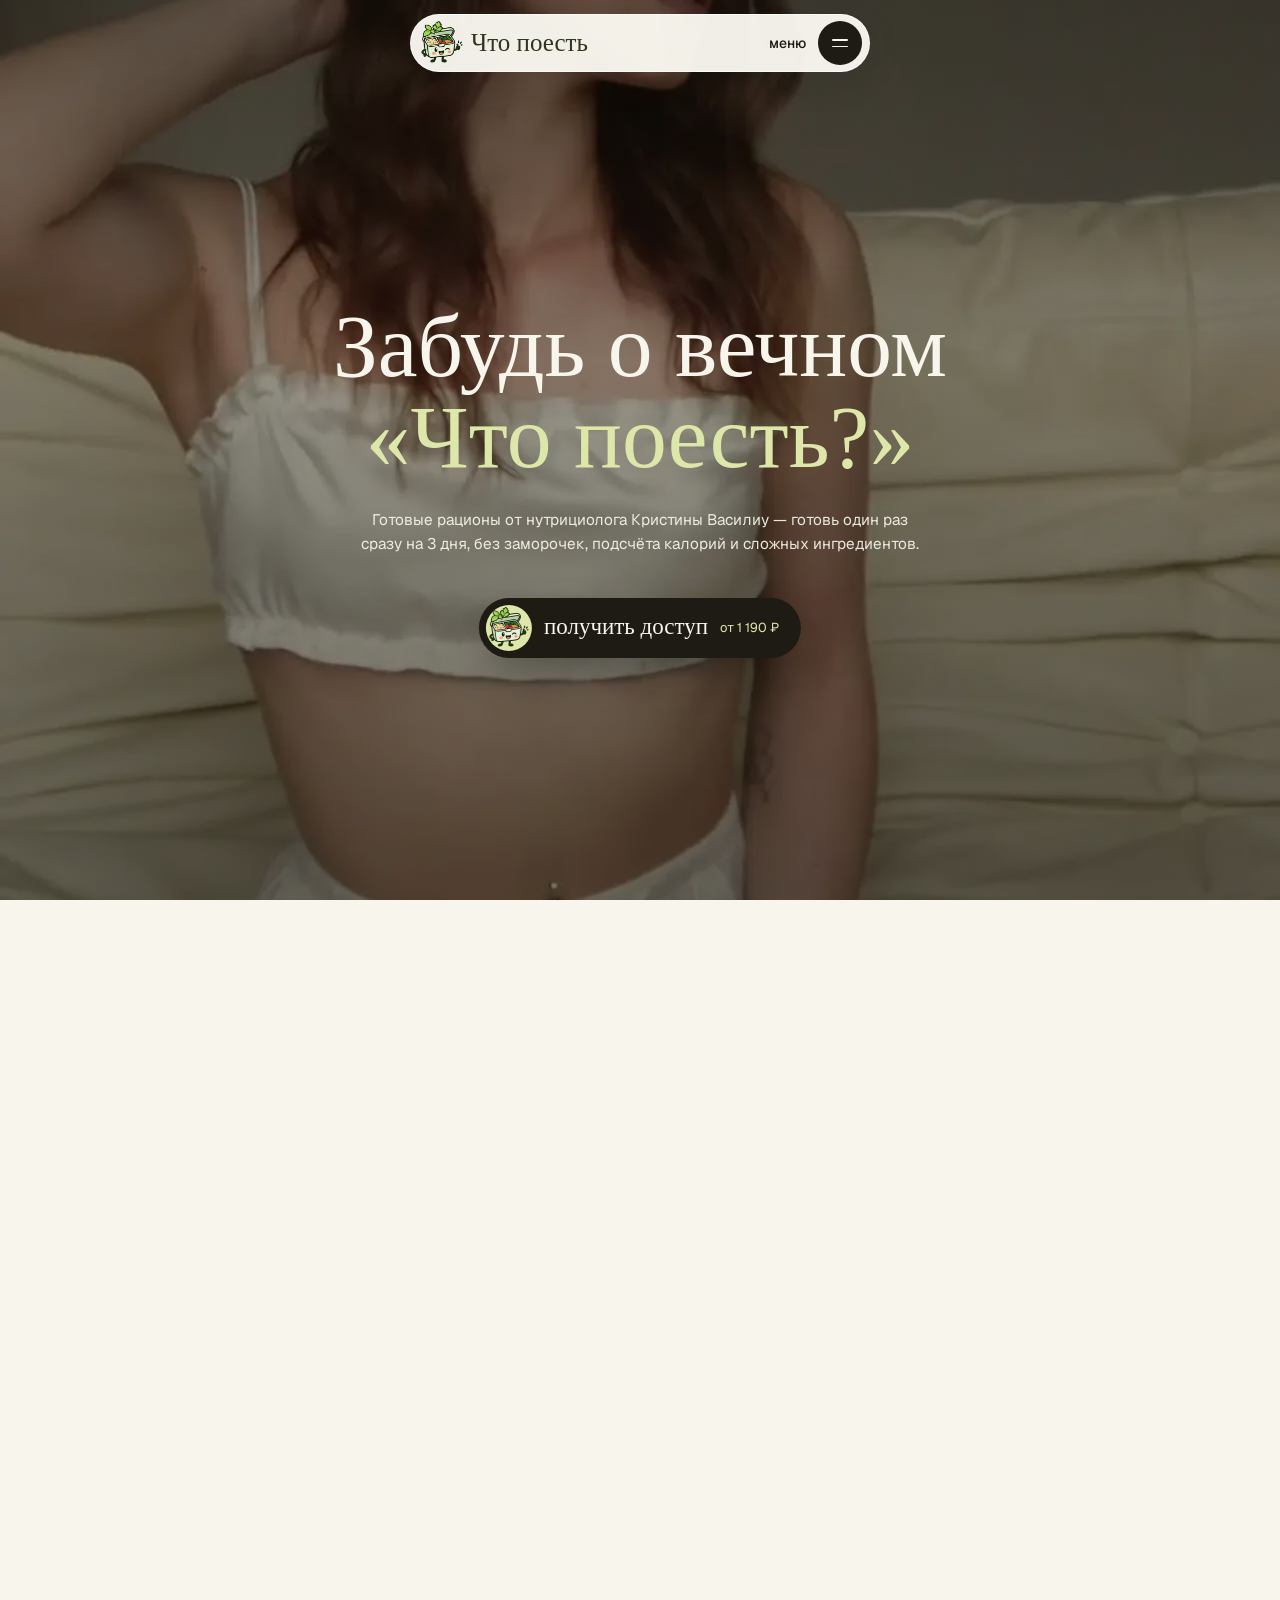
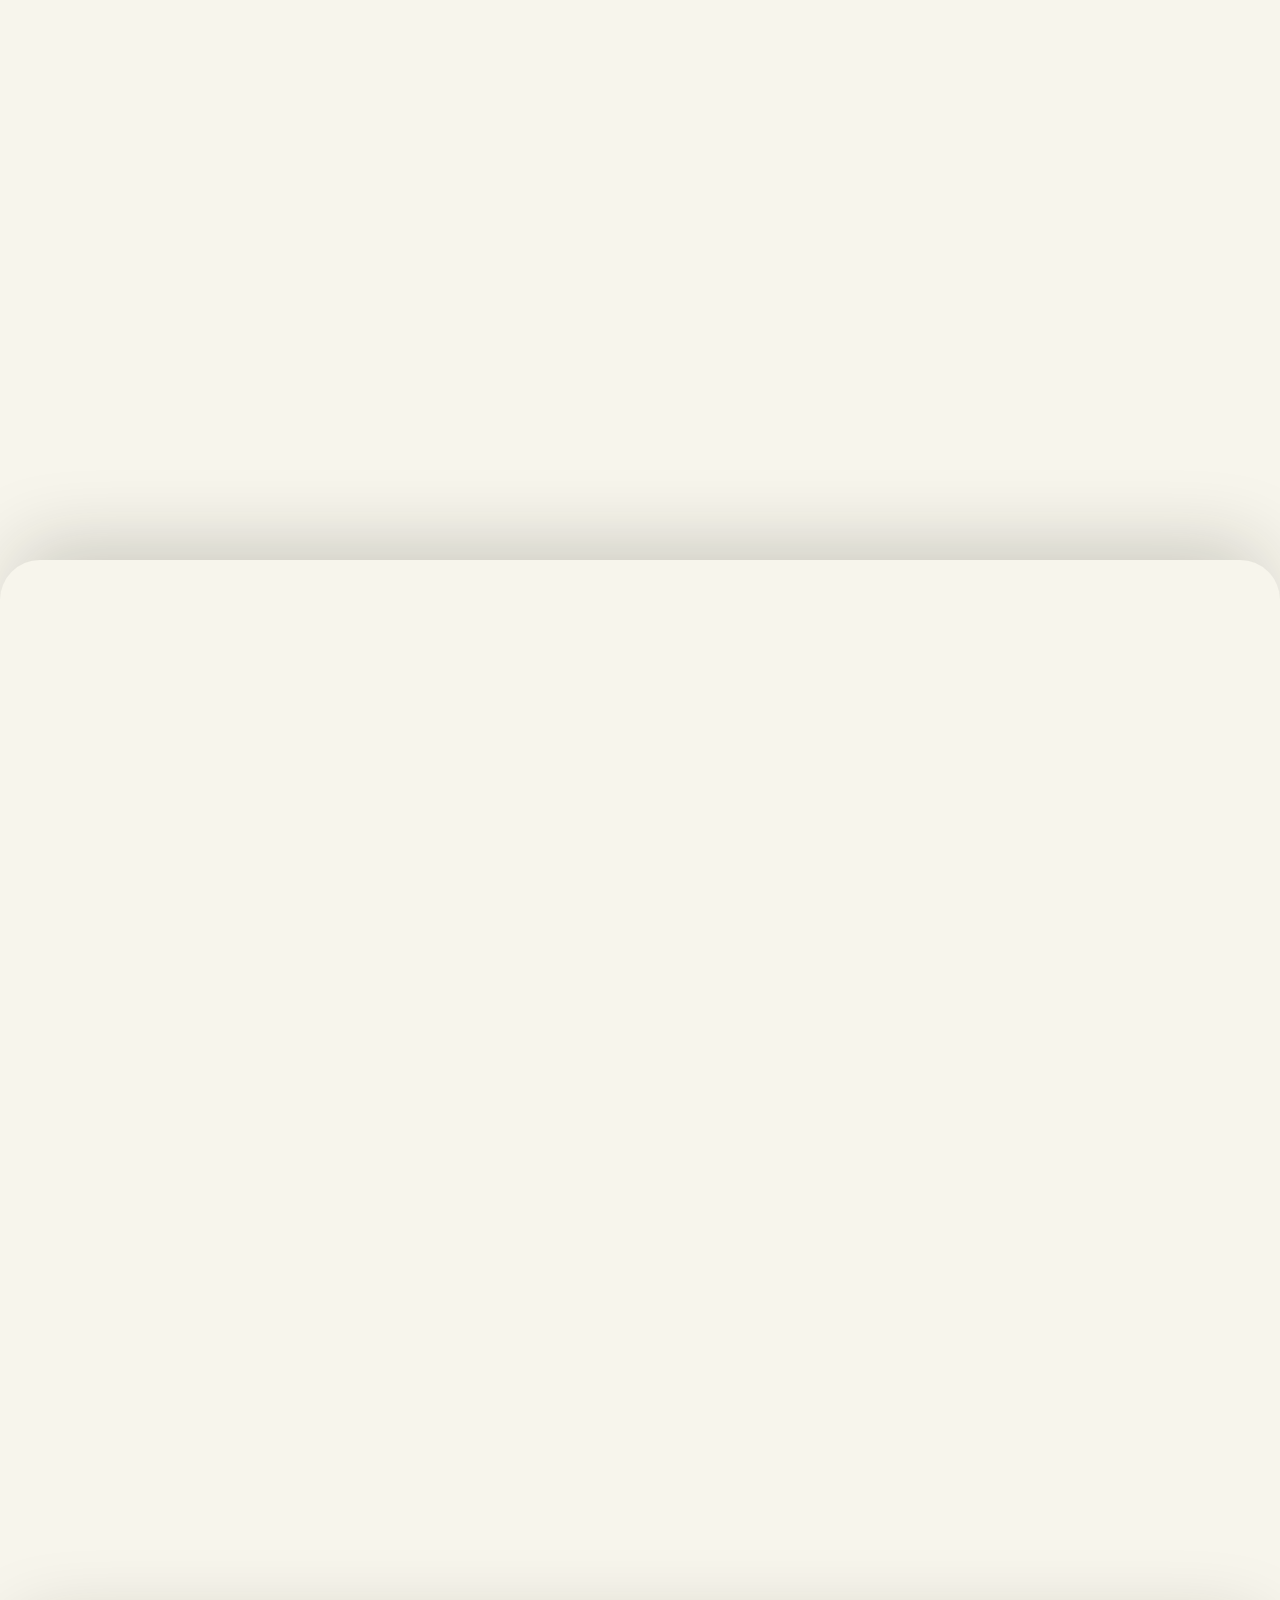
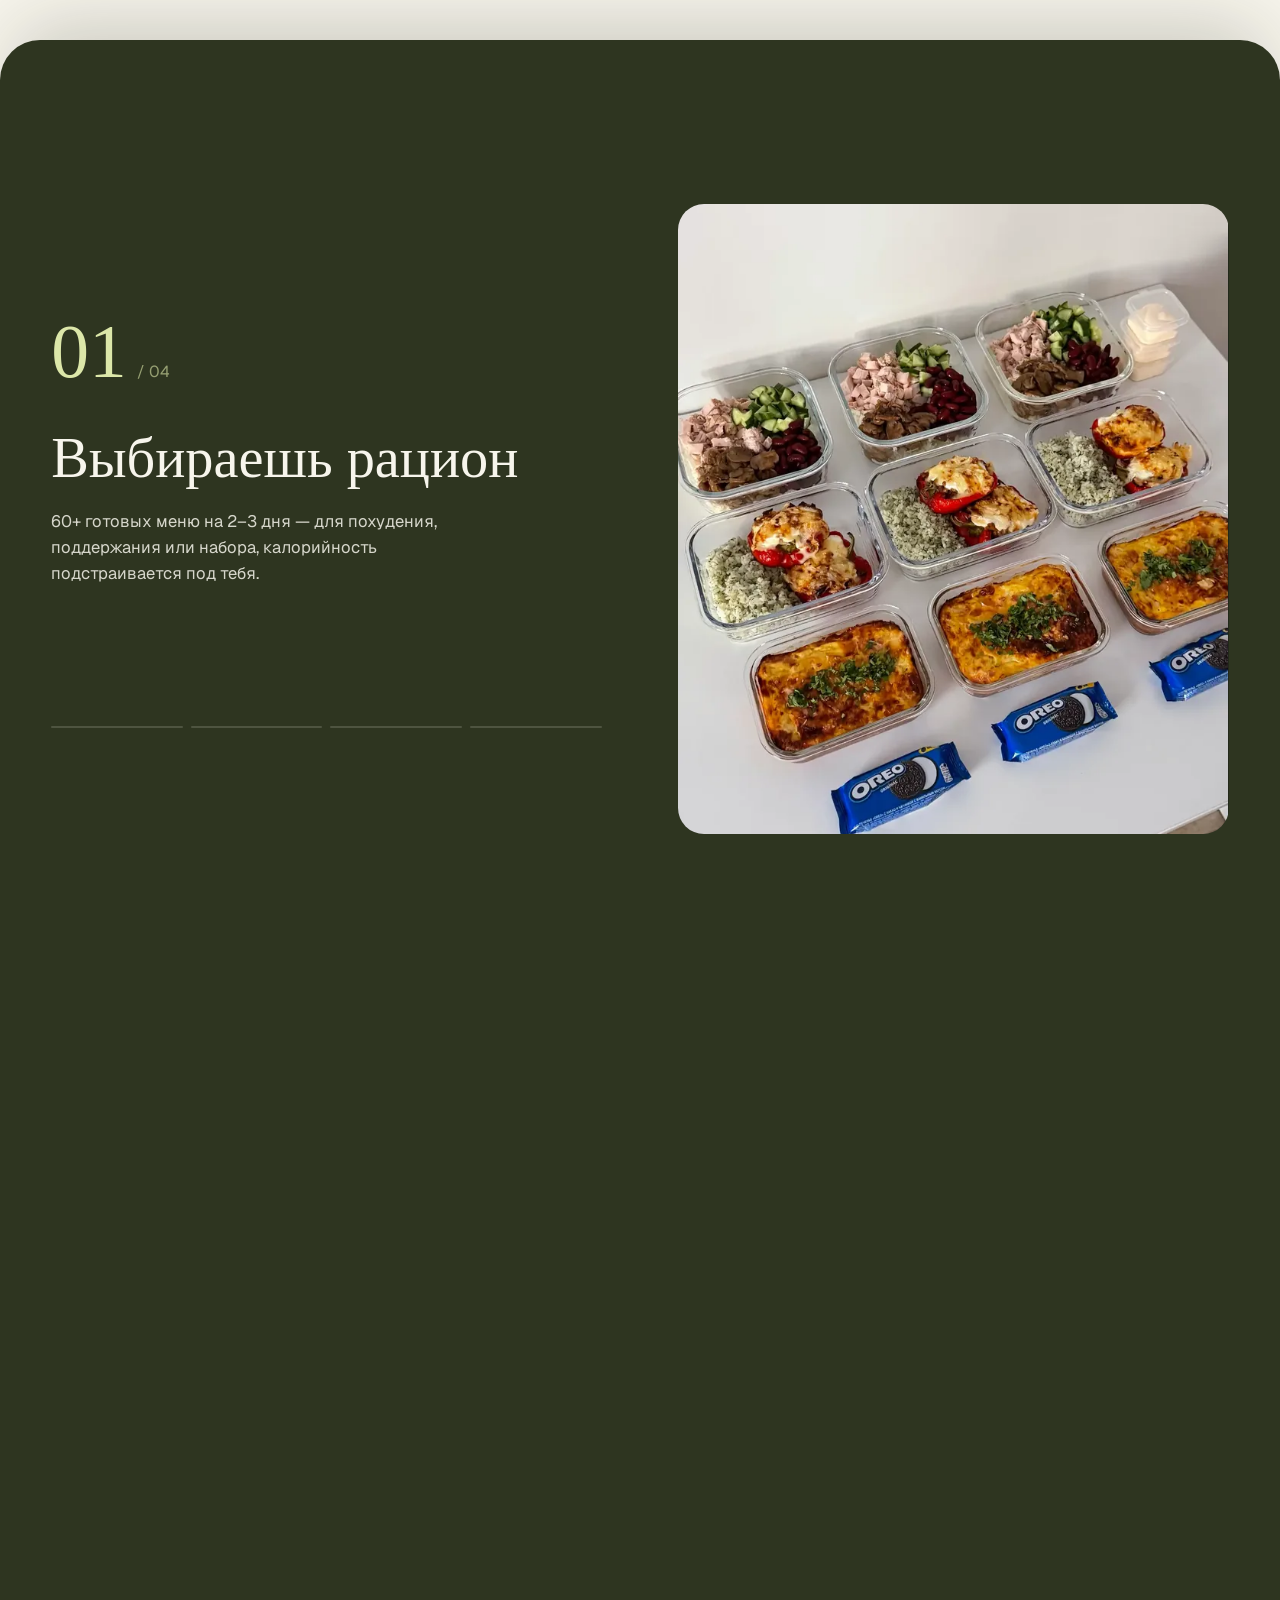
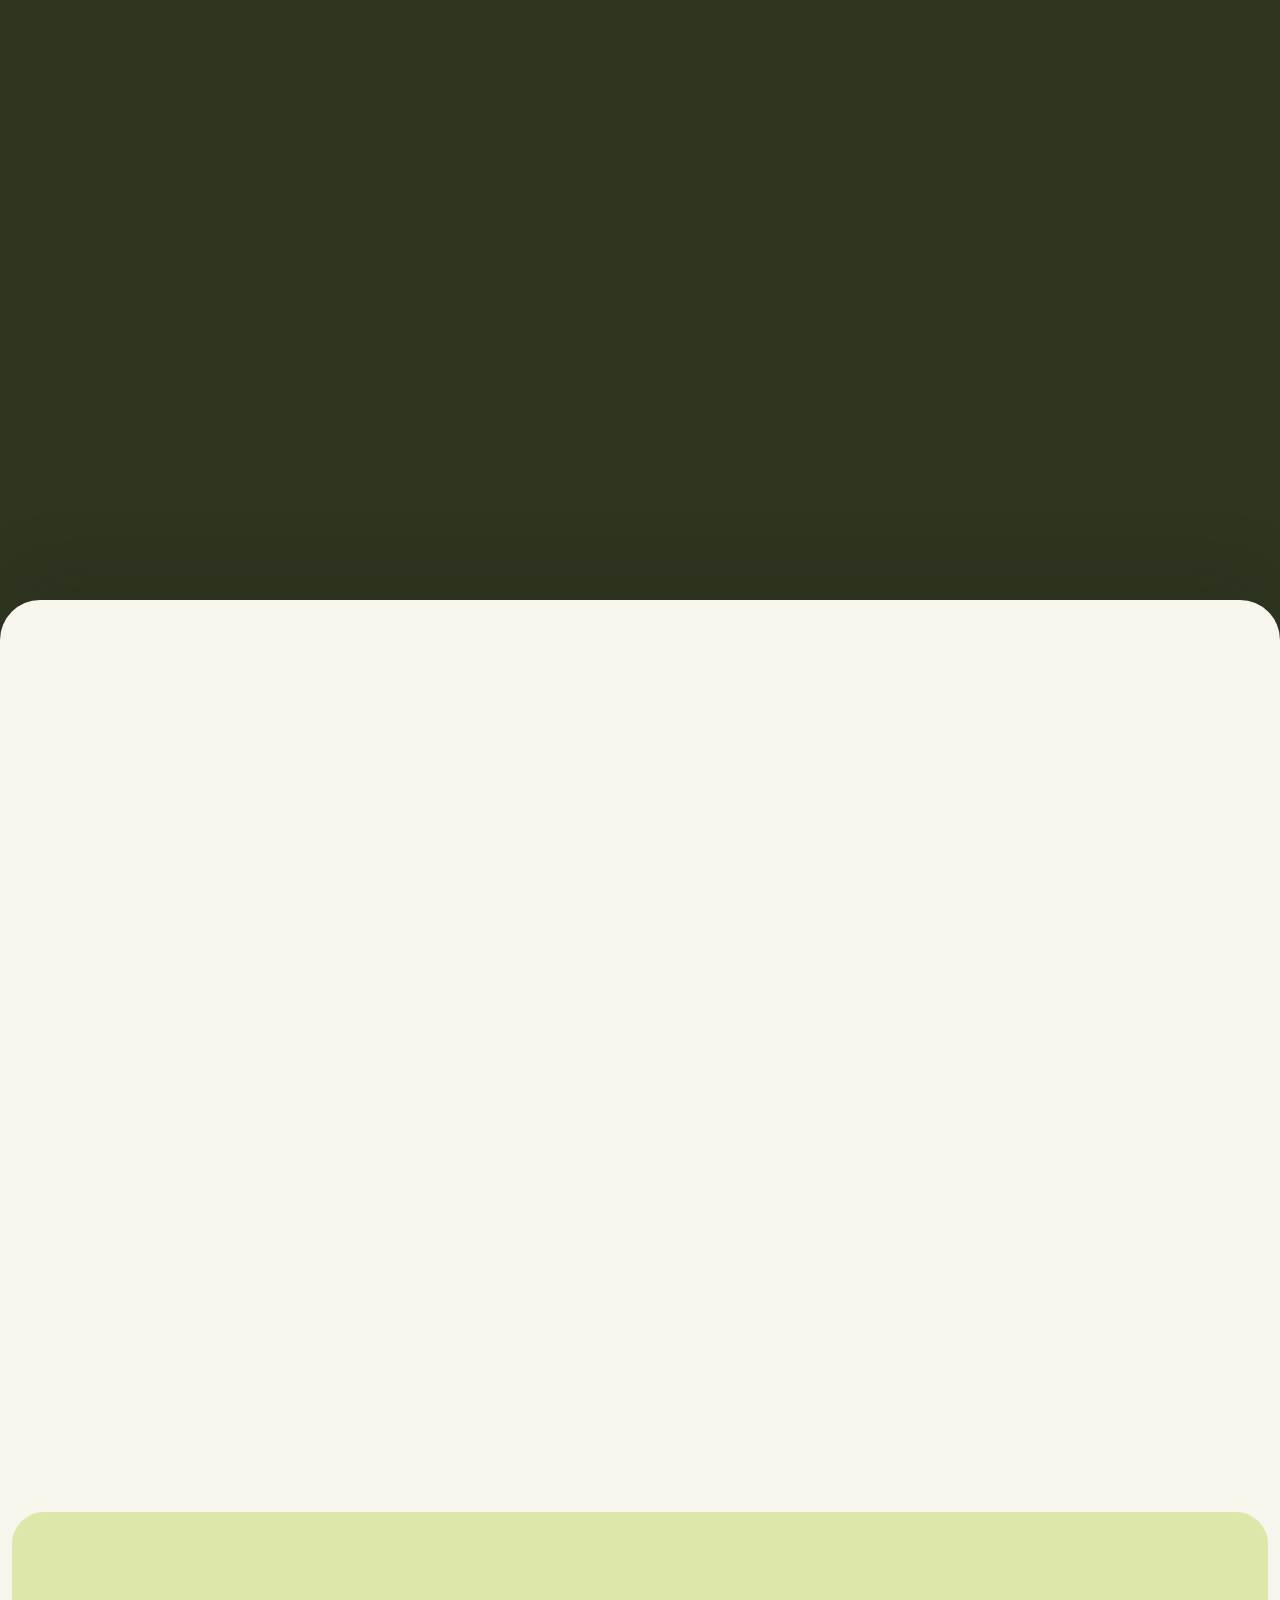
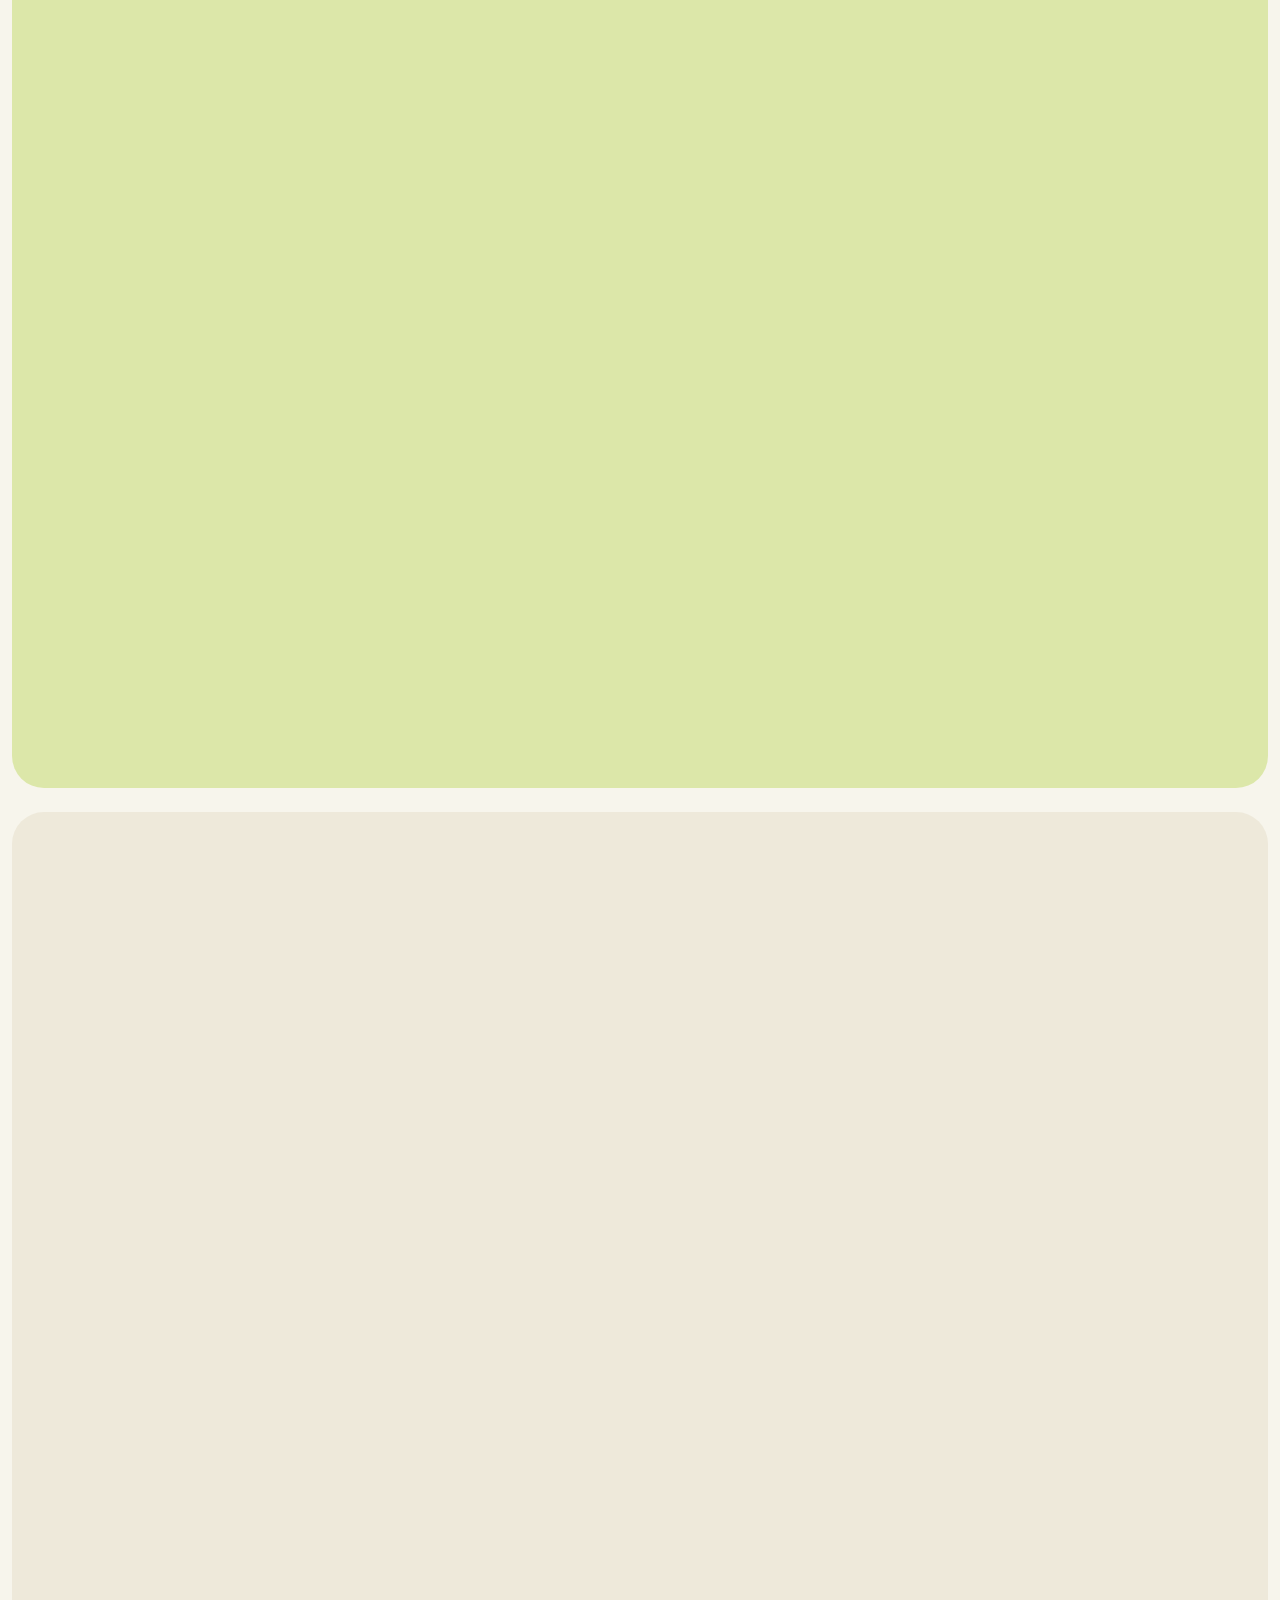
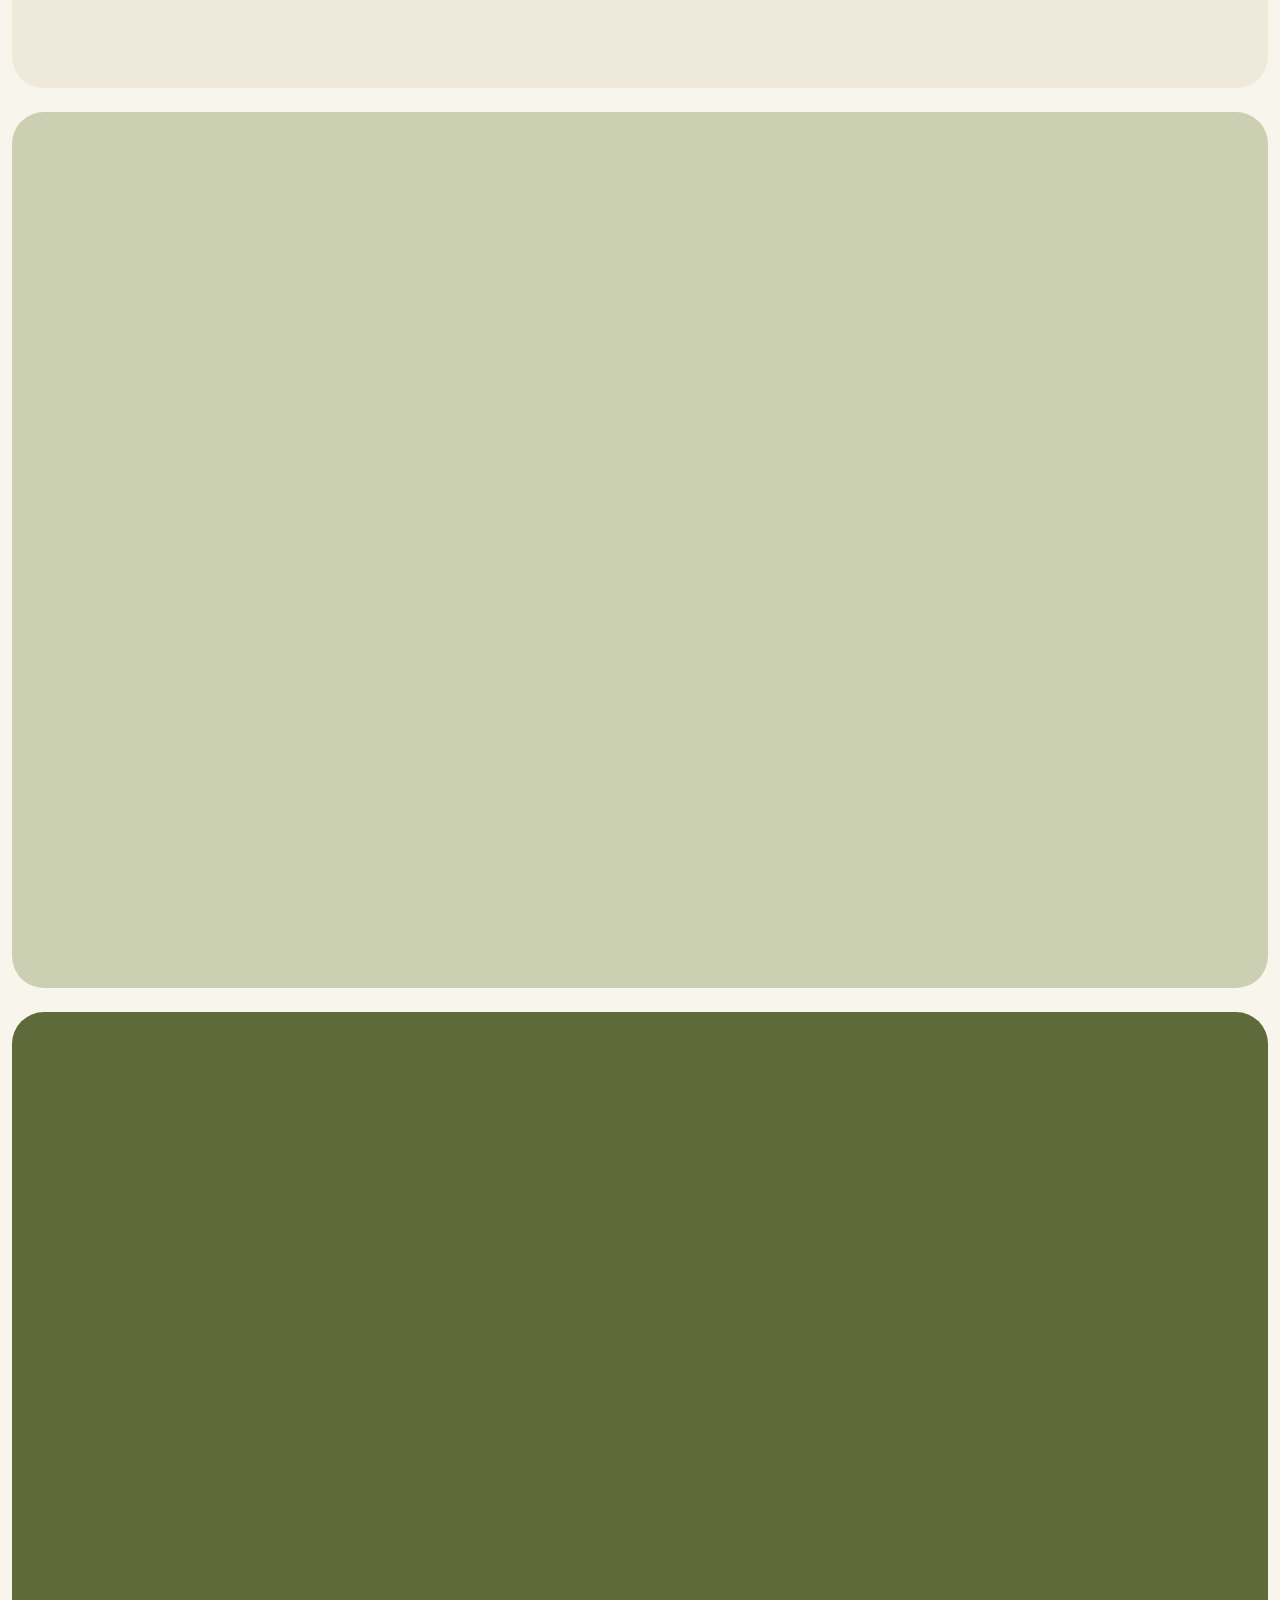
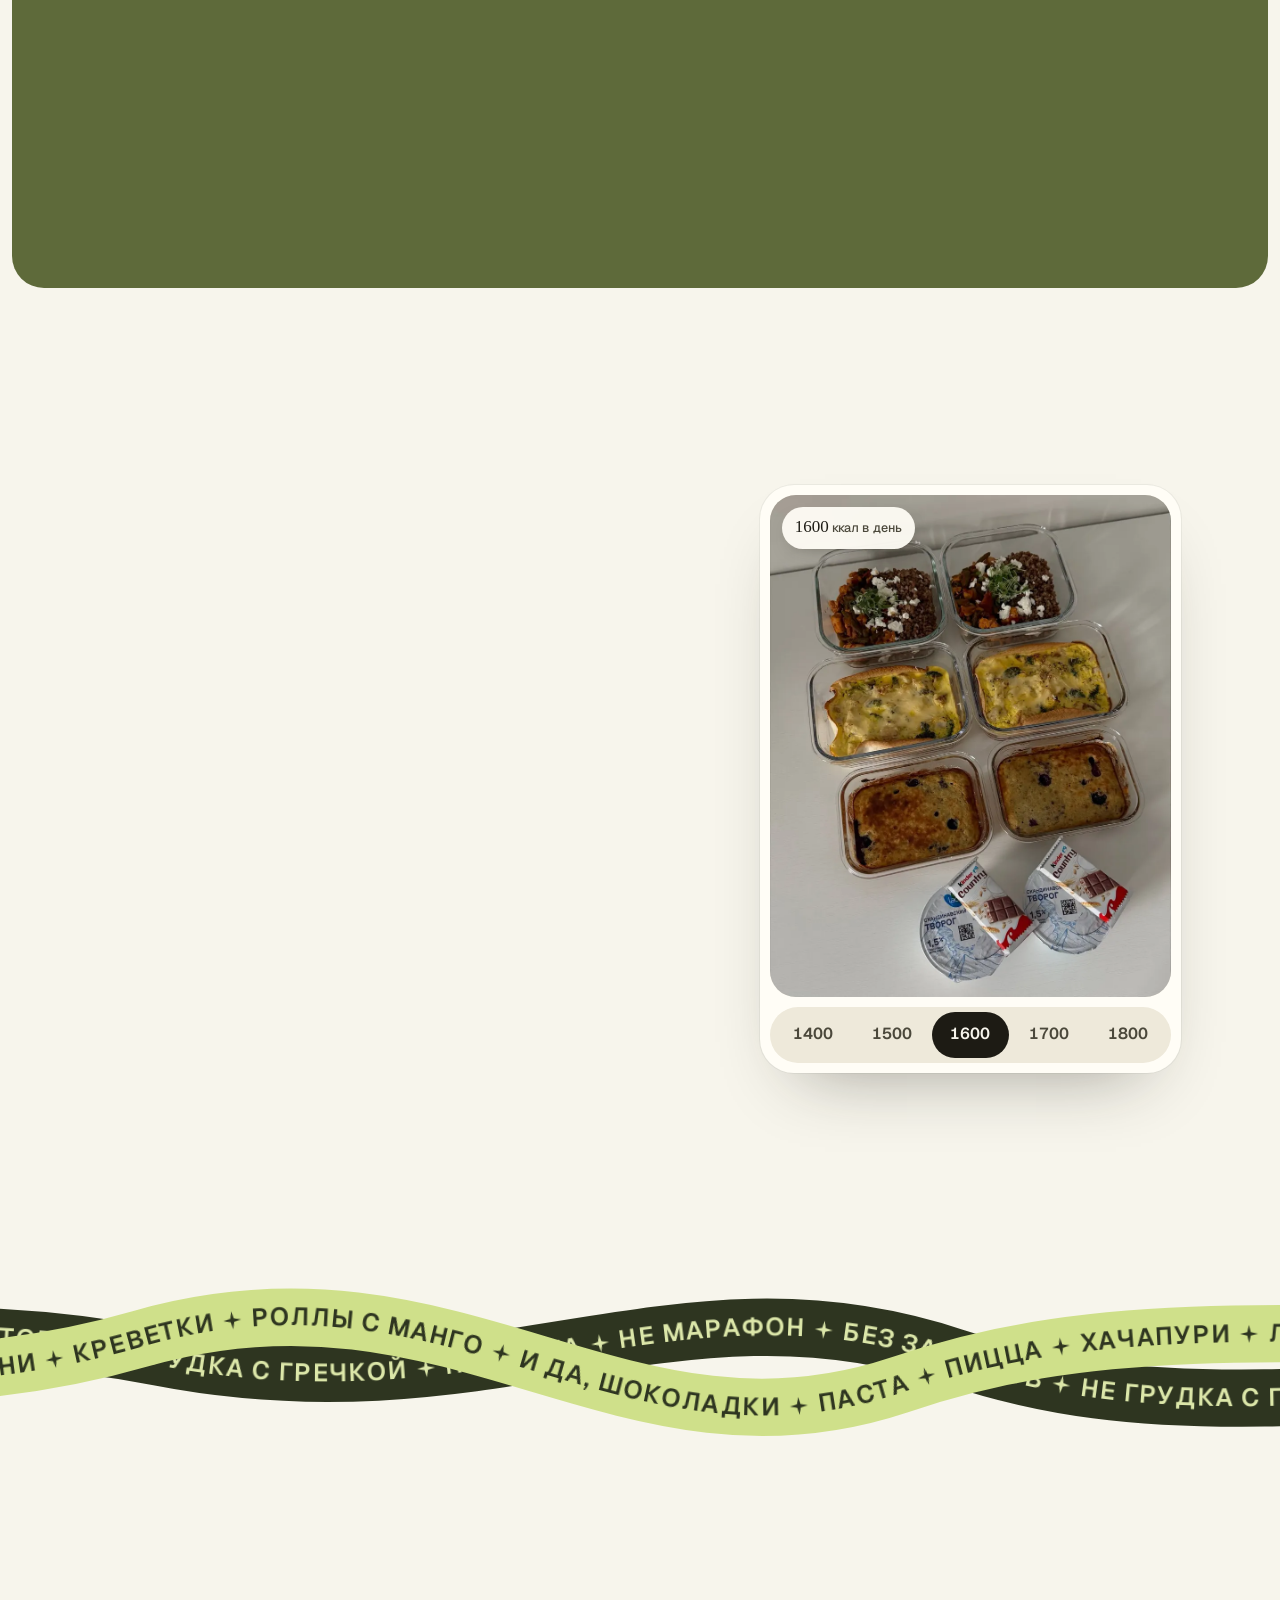
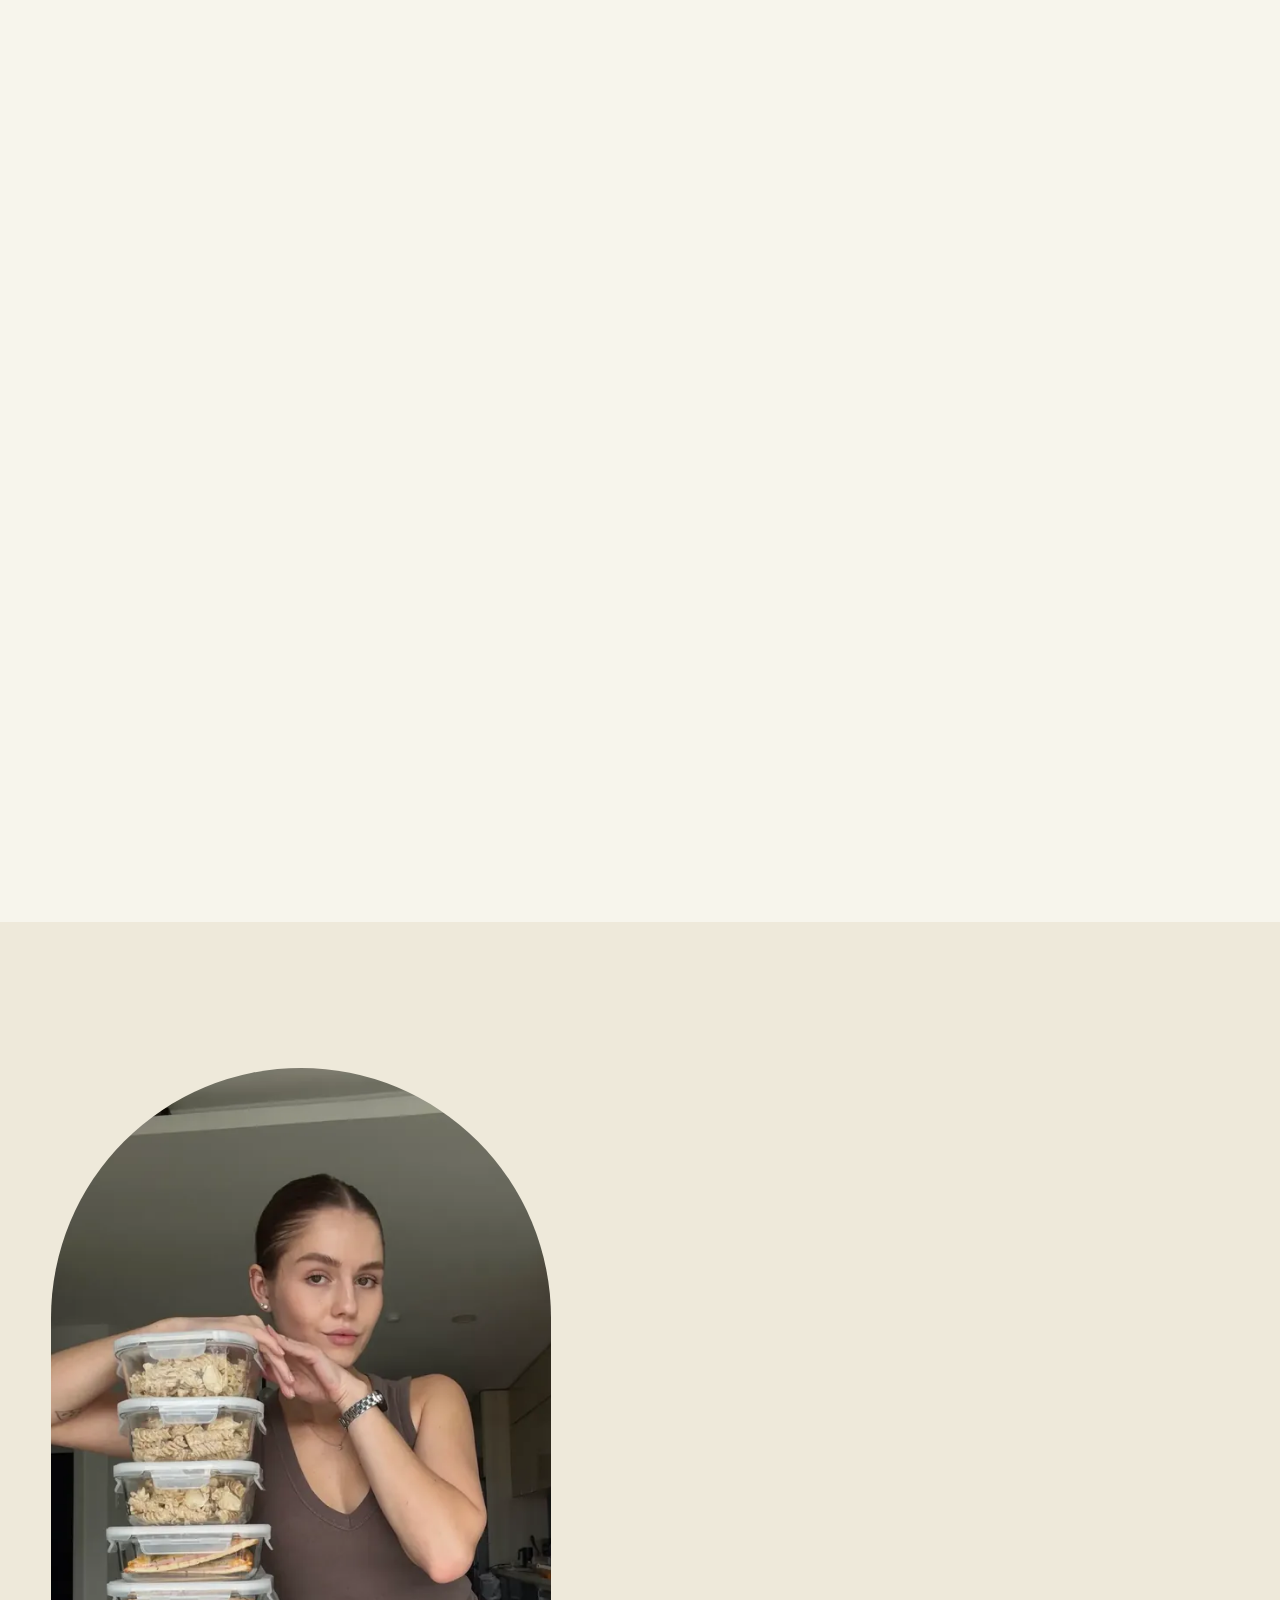
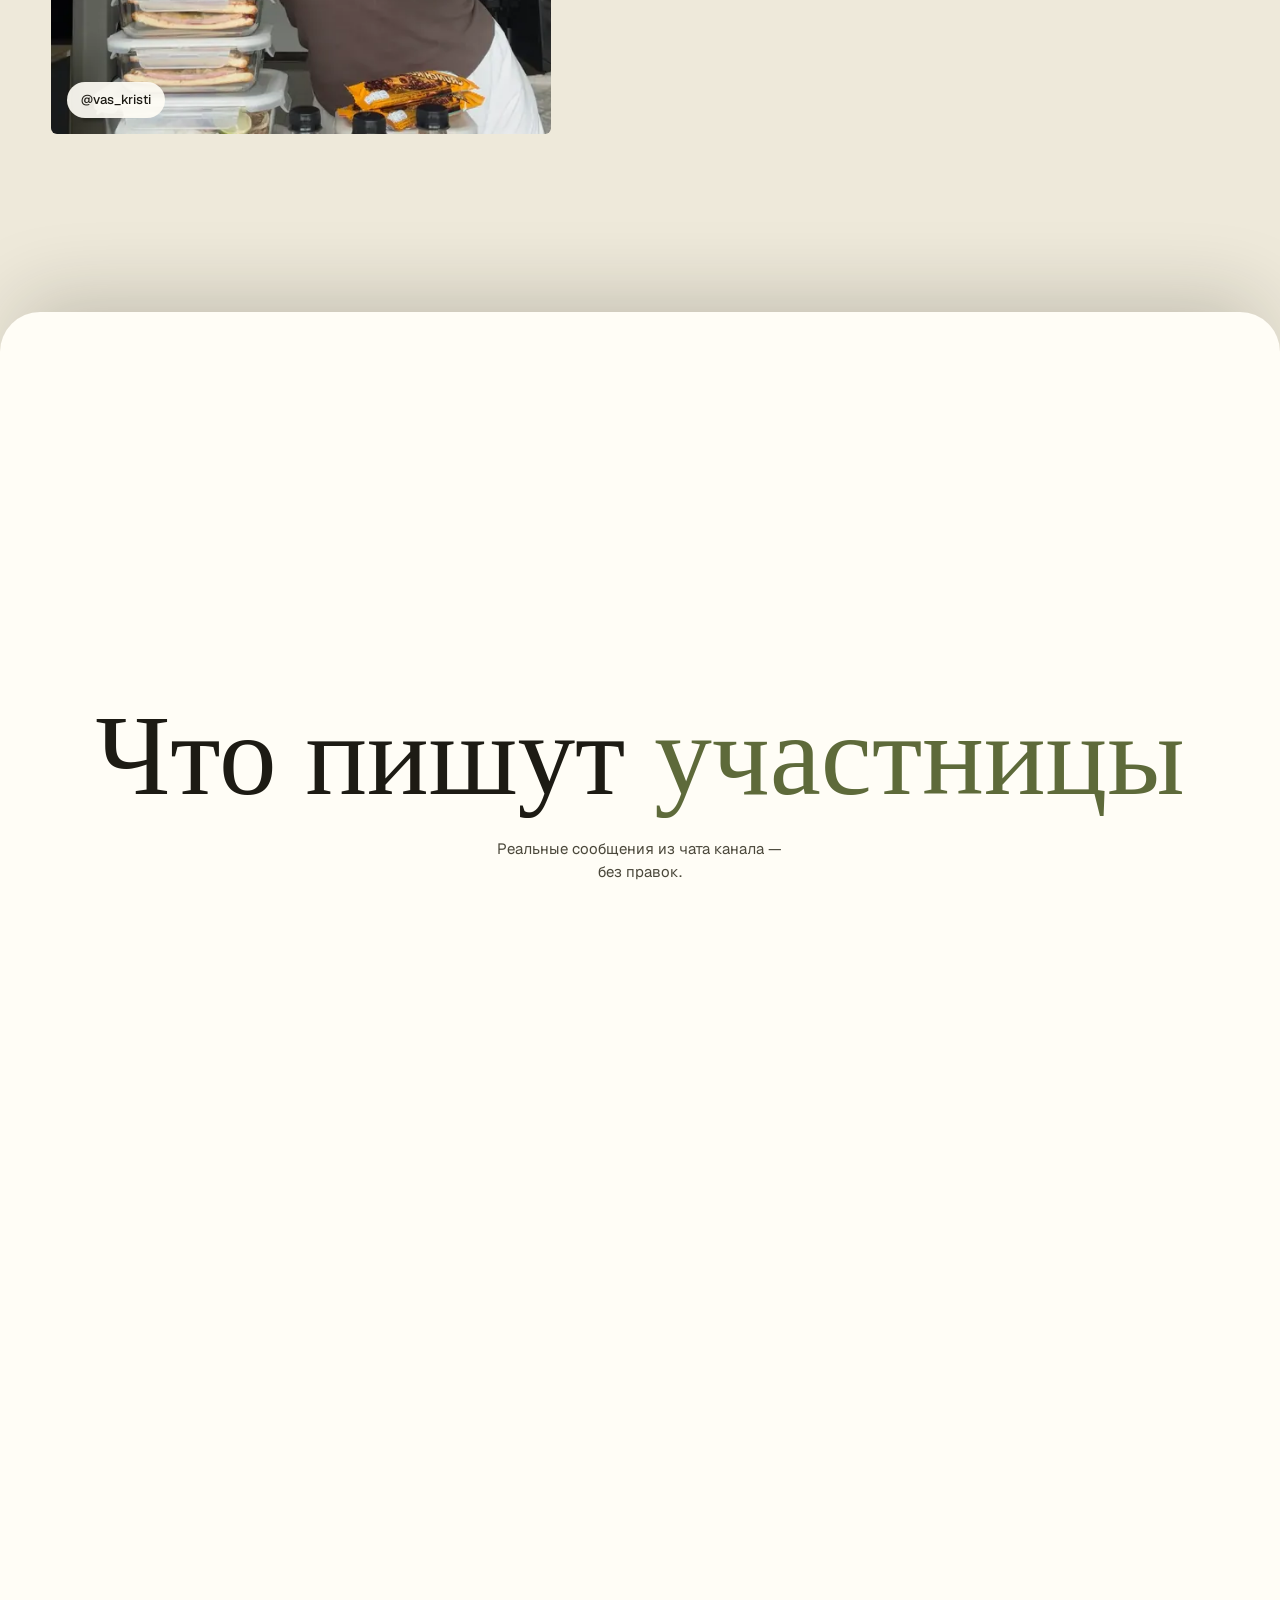
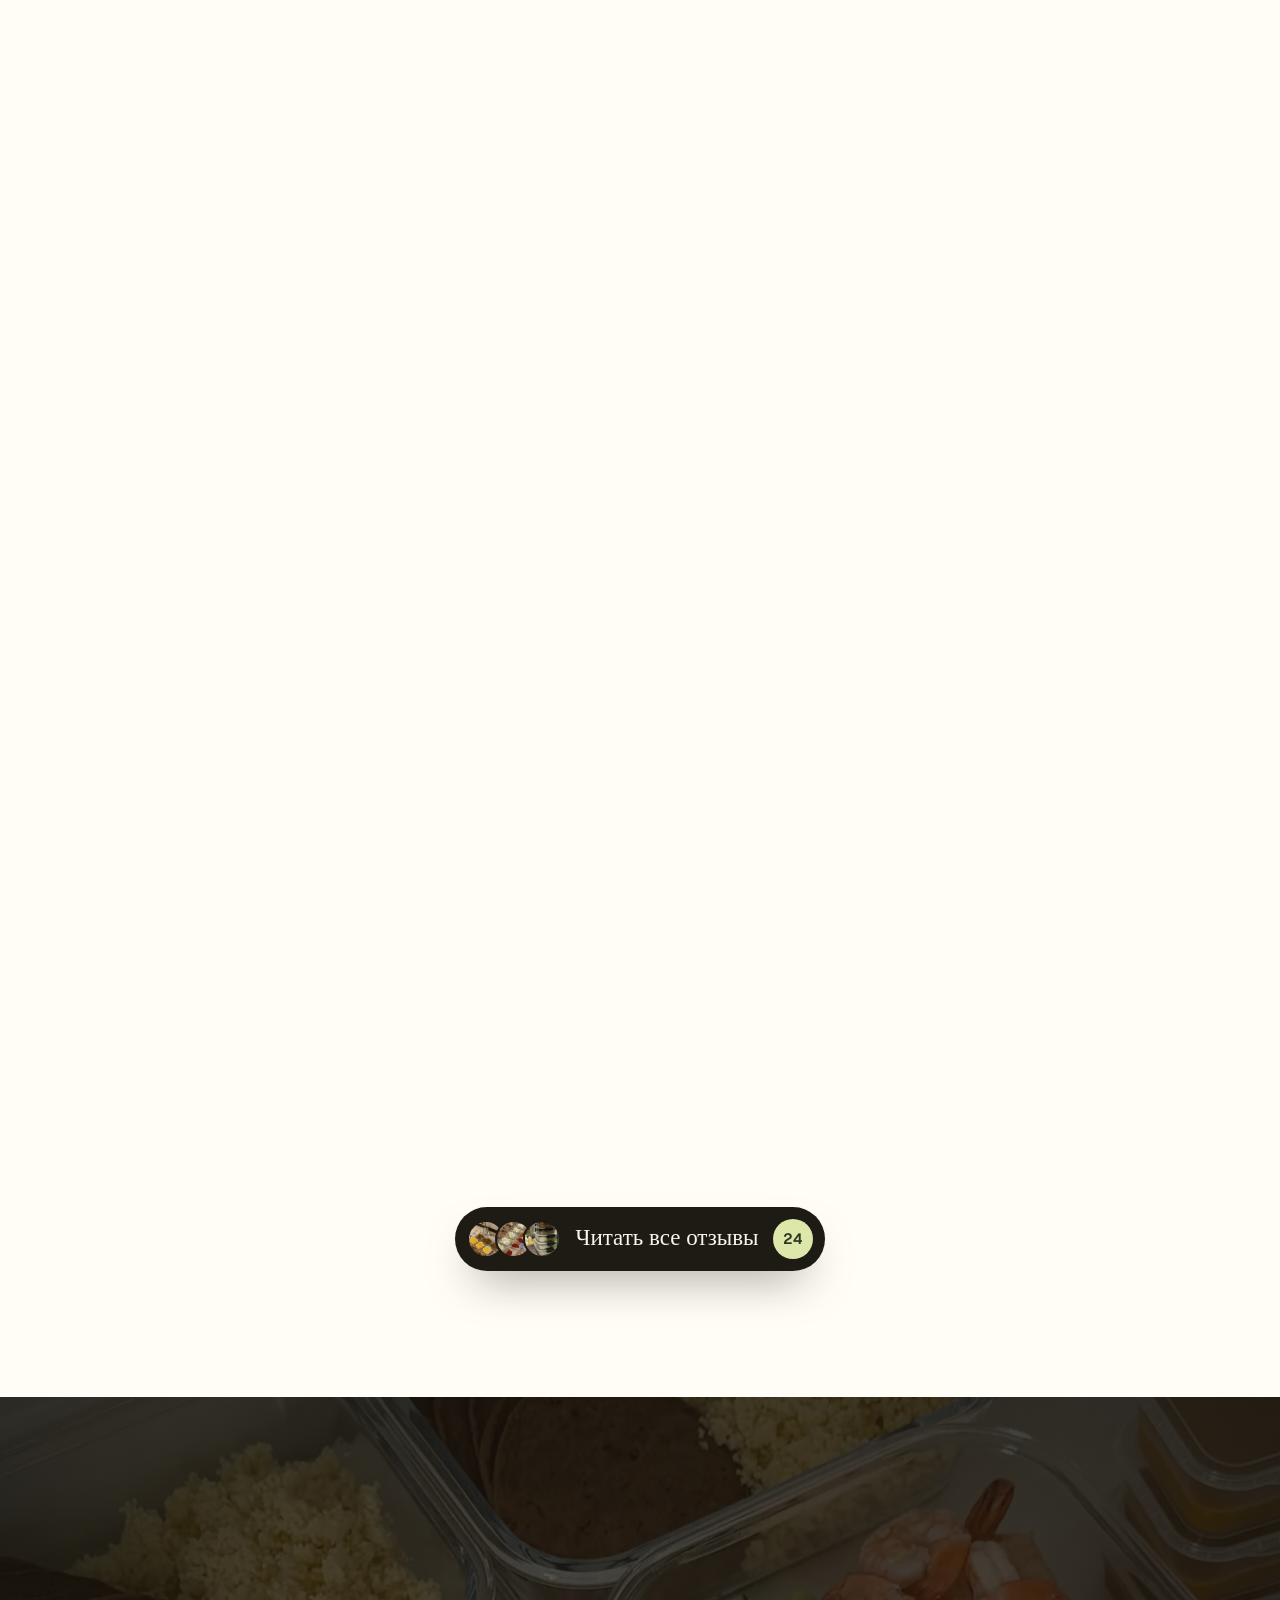
==== index.html @ 0ba2dc7e "Тексты Кристины: заголовки, стикеры, причины, пункты «Что внутри», главное правило Co-Authored-By: C" ====
<!doctype html>
<html lang="ru">
<head>
  <meta charset="utf-8">
  <meta name="viewport" content="width=device-width, initial-scale=1, viewport-fit=cover">
  <title>Что поесть — готовые рационы с КБЖУ на 3 дня | Кристина Василиу</title>
  <meta name="description" content="Готовые рационы с КБЖУ от нутрициолога Кристины Василиу: 1,5 часа у плиты — еда на 3 дня. 60+ рационов, 220+ видеорецептов, списки продуктов. 4 600+ участниц.">
  <link rel="canonical" href="https://vaskristi.ru/">
  <meta name="robots" content="index, follow, max-image-preview:large">
  <meta name="author" content="Кристина Василиу">
  <meta name="theme-color" content="#F7F5EC">
  <meta name="format-detection" content="telephone=no">

  <meta property="og:type" content="website">
  <meta property="og:locale" content="ru_RU">
  <meta property="og:site_name" content="Что поесть">
  <meta property="og:url" content="https://vaskristi.ru/">
  <meta property="og:title" content="Забудь о вечном «Что поесть?»">
  <meta property="og:description" content="Готовые рационы с КБЖУ от нутрициолога Кристины Василиу: готовишь 1,5 часа — ешь три дня. 60+ рационов, 220+ видеорецептов.">
  <meta property="og:image" content="https://vaskristi.ru/assets/img/og-image.jpg">
  <meta property="og:image:type" content="image/jpeg">
  <meta property="og:image:width" content="1200">
  <meta property="og:image:height" content="630">
  <meta property="og:image:alt" content="Что поесть — готовые рационы с КБЖУ от нутрициолога Кристины Василиу">
  <meta name="twitter:card" content="summary_large_image">
  <meta name="twitter:title" content="Забудь о вечном «Что поесть?»">
  <meta name="twitter:description" content="Готовые рационы с КБЖУ: 1,5 часа у плиты — еда на 3 дня. 60+ рационов, 220+ видеорецептов.">
  <meta name="twitter:image" content="https://vaskristi.ru/assets/img/og-image.jpg">

  <link rel="icon" href="assets/img/favicon.ico" sizes="any">
  <link rel="icon" href="assets/img/favicon-32.png" sizes="32x32" type="image/png">
  <link rel="icon" href="assets/img/favicon-16.png" sizes="16x16" type="image/png">
  <link rel="apple-touch-icon" href="assets/img/apple-touch-icon.png">
  <link rel="manifest" href="site.webmanifest">

  <link rel="preload" as="font" href="assets/fonts/lobster-cyrillic.woff2" type="font/woff2" crossorigin>
  <link rel="preload" as="font" href="assets/fonts/lobster-latin.woff2" type="font/woff2" crossorigin>
  <link rel="preload" as="font" href="assets/fonts/geist-cyrillic.woff2" type="font/woff2" crossorigin>
  <link rel="preload" as="font" href="assets/fonts/geist-latin.woff2" type="font/woff2" crossorigin>
  <link rel="preload" as="image" href="assets/img/mascot-240.webp" fetchpriority="high">
  <link rel="preload" as="image" href="assets/img/hero-poster-wide.webp" media="(min-width: 768px)">
  <link rel="preload" as="image" href="assets/img/hero-poster.webp" media="(max-width: 767px)">
  <link rel="stylesheet" href="assets/css/style.css">
  <script>document.documentElement.classList.add('js');setTimeout(function(){var d=document.documentElement;if(!d.classList.contains('ready')){d.classList.remove('js');d.classList.add('no-loader')}},6000);</script>

  <script type="application/ld+json">
  {
    "@context": "https://schema.org",
    "@graph": [
      { "@type": "WebSite", "@id": "https://vaskristi.ru/#website", "url": "https://vaskristi.ru/", "name": "Что поесть", "inLanguage": "ru-RU" },
      { "@type": "Person", "@id": "https://vaskristi.ru/#kristina", "name": "Кристина Василиу", "alternateName": "vas_kristi", "jobTitle": "Нутрициолог, автор проекта «Что поесть»", "sameAs": ["https://www.instagram.com/vas_kristi"] },
      {
        "@type": "Product",
        "name": "Что поесть — доступ к рационам с КБЖУ",
        "description": "Закрытый Telegram-канал: 60+ готовых рационов на 2–3 дня, 220+ рецептов с видео, списки продуктов, КБЖУ и граммовки.",
        "image": "https://vaskristi.ru/assets/img/og-image.jpg",
        "brand": { "@type": "Brand", "name": "Что поесть" },
        "offers": [
          { "@type": "Offer", "name": "Доступ навсегда", "price": "1790", "priceCurrency": "RUB", "availability": "https://schema.org/InStock", "url": "https://t.me/VasKristiSub_Bot?start=sp_7bh0Mf1V8AbDvkL4" },
          { "@type": "Offer", "name": "Доступ на 3 месяца", "price": "1190", "priceCurrency": "RUB", "availability": "https://schema.org/InStock", "url": "https://t.me/VasKristiSub_Bot?start=sp_mEO5LJCvZ7n72Svi" }
        ]
      },
      {
        "@type": "FAQPage",
        "mainEntity": [
          { "@type": "Question", "name": "Тут только грудка и гречка?", "acceptedAnswer": { "@type": "Answer", "text": "Нет. Паста, пицца, выпечка, супы и десерты — всё вписано в КБЖУ. Худеешь за счёт порций, а не запретов." } },
          { "@type": "Question", "name": "Я почти не умею готовить. Справлюсь?", "acceptedAnswer": { "@type": "Answer", "text": "Да. Каждый рецепт — с пошаговым видео. Муж Кристины Макс раньше не готовил вообще, а теперь готовит сам." } },
          { "@type": "Question", "name": "Сколько времени уходит на готовку?", "acceptedAnswer": { "@type": "Answer", "text": "1,5–2 часа на рацион, которого хватает на 2–3 дня." } },
          { "@type": "Question", "name": "Как подобрать калорийность?", "acceptedAnswer": { "@type": "Answer", "text": "Рационы рассчитаны на 1400–1800 ккал. Выбери ближайший к своей норме или пересчитай порции готовым промптом из канала — под похудение, поддержание или набор." } },
          { "@type": "Question", "name": "Где покупать продукты?", "acceptedAnswer": { "@type": "Answer", "text": "К каждому рациону есть список с граммовками и ссылками на Пятёрочку, Перекрёсток, Ленту, Магнит и другие сети." } },
          { "@type": "Question", "name": "Подойдёт для семьи?", "acceptedAnswer": { "@type": "Answer", "text": "Да. Готовишь одно на всех, порции у каждого свои. Мужья и дети едят с удовольствием." } },
          { "@type": "Question", "name": "Будут автоматические списания?", "acceptedAnswer": { "@type": "Answer", "text": "На тарифе «навсегда» — нет, это разовый платёж. Тариф «3 месяца» продлевается автоматически, отменить продление можно в боте в любой момент." } }
        ]
      }
    ]
  }
  </script>
</head>
<body>
  <svg width="0" height="0" style="position:absolute" aria-hidden="true" focusable="false">
    <symbol id="arrow" viewBox="0 0 24 24"><path d="M5 12h14M13 6l6 6-6 6" fill="none" stroke="currentColor" stroke-width="1.6" stroke-linecap="round" stroke-linejoin="round"/></symbol>
    <symbol id="close" viewBox="0 0 24 24"><path d="M6 6l12 12M18 6L6 18" fill="none" stroke="currentColor" stroke-width="1.6" stroke-linecap="round"/></symbol>
  </svg>

  <!-- прелоадер: маскот прыгает на надпись -->
  <div class="loader" data-loader aria-hidden="true">
    <div class="loader__inner">
      <div class="loader__stage">
        <span class="loader__shadow" data-loader-shadow></span>
        <img class="loader__mascot" data-loader-mascot src="assets/img/mascot-240.webp" width="240" height="240" alt="" fetchpriority="high">
      </div>
      <p class="loader__word" data-loader-word>Что поесть</p>
      <p class="loader__hint" data-loader-hint>готовые рационы на 3 дня</p>
      <div class="loader__bar"><i data-loader-bar></i></div>
    </div>
  </div>

  <a class="skip" href="#main">К содержанию</a>

  <header class="nav" data-nav>
    <a class="logo" href="#top" aria-label="Что поесть — на главную">
      <img class="logo__mascot" src="assets/img/mascot-160.webp" width="160" height="160" alt="">
      <span class="logo__word" aria-hidden="true">Что поесть</span>
    </a>
    <button class="burger" type="button" data-menu-open aria-expanded="false" aria-controls="menu">
      <span class="burger__label" aria-hidden="true"><span>меню</span><span>меню</span></span>
      <span class="burger__icon" aria-hidden="true"><i></i><i></i></span>
      <span class="sr-only">Открыть меню</span>
    </button>
  </header>

  <div class="scrim" data-scrim hidden></div>

  <div class="menu sheet" id="menu" role="dialog" aria-modal="true" aria-label="Меню" data-menu hidden>
    <span class="sheet__handle" data-drag-handle aria-hidden="true"></span>
    <button class="sheet__close" type="button" data-close aria-label="Закрыть меню"><svg><use href="#close"/></svg></button>
    <nav class="menu__links" aria-label="Разделы сайта">
      <a href="#how"><span>Как это работает</span><i aria-hidden="true"></i><svg aria-hidden="true"><use href="#arrow"/></svg></a>
      <a href="#why"><span>Почему работает</span><i aria-hidden="true"></i><svg aria-hidden="true"><use href="#arrow"/></svg></a>
      <a href="#inside"><span>Что внутри</span><i aria-hidden="true"></i><svg aria-hidden="true"><use href="#arrow"/></svg></a>
      <a href="#about"><span>Кристина</span><i aria-hidden="true"></i><svg aria-hidden="true"><use href="#arrow"/></svg></a>
      <a href="#reviews"><span>Отзывы</span><i aria-hidden="true"></i><svg aria-hidden="true"><use href="#arrow"/></svg></a>
      <a href="#pricing"><span>Тарифы</span><i aria-hidden="true"></i><svg aria-hidden="true"><use href="#arrow"/></svg></a>
      <a href="#faq"><span>Вопросы</span><i aria-hidden="true"></i><svg aria-hidden="true"><use href="#arrow"/></svg></a>
    </nav>
    <div class="menu__foot">
      <p class="menu__hello">Рада тебя видеть ✦<br><span>готовишь раз — ешь три дня</span></p>
      <figure class="menu__img"><img src="assets/img/kristina-pasta.webp" alt="" width="640" height="640" loading="lazy" decoding="async"></figure>
    </div>
  </div>

  <!-- CTA: из hero «оседает» вниз и живёт там до конца страницы -->
  <button class="dock" type="button" data-dock aria-haspopup="dialog" aria-controls="access" aria-expanded="false">
    <span class="dock__ava" aria-hidden="true"><img src="assets/img/mascot-160.webp" alt="" width="160" height="160"></span>
    <span class="dock__label">получить доступ</span>
    <span class="dock__price">от&nbsp;1&nbsp;190&nbsp;₽</span>
  </button>

  <div class="access sheet" id="access" role="dialog" aria-modal="true" aria-labelledby="access-title" data-access hidden>
    <div class="access__inner" data-access-inner>
      <span class="sheet__handle" data-drag-handle aria-hidden="true"></span>
      <button class="sheet__close" type="button" data-close aria-label="Закрыть"><svg><use href="#close"/></svg></button>
      <div class="access__head">
        <span class="access__ava"><img src="assets/img/kristina-ava.webp" alt="" width="120" height="120"></span>
        <div>
          <h2 class="access__title" id="access-title">Выбери, как тебе удобнее</h2>
          <p class="access__by">Кристина · закрытый канал «Что поесть»</p>
        </div>
      </div>
      <a class="opt opt--best" href="https://t.me/VasKristiSub_Bot?start=sp_7bh0Mf1V8AbDvkL4" target="_blank" rel="noopener">
        <span class="opt__top"><span class="opt__name">Навсегда</span><span class="opt__tag">выгоднее</span></span>
        <span class="opt__price">1&nbsp;790&nbsp;₽</span>
        <span class="opt__note">один платёж, все новые рационы без доплат</span>
        <svg class="opt__go" aria-hidden="true"><use href="#arrow"/></svg>
      </a>
      <a class="opt" href="https://t.me/VasKristiSub_Bot?start=sp_mEO5LJCvZ7n72Svi" target="_blank" rel="noopener">
        <span class="opt__top"><span class="opt__name">3 месяца</span></span>
        <span class="opt__price">1&nbsp;190&nbsp;₽</span>
        <span class="opt__note">≈ 400 ₽ в месяц, продление можно отменить в боте</span>
        <svg class="opt__go" aria-hidden="true"><use href="#arrow"/></svg>
      </a>
      <p class="access__note">Оплата в Telegram-боте — ссылка на закрытый канал придёт сразу после оплаты.</p>
    </div>
  </div>

  <!-- все отзывы: боттом-шит -->
  <div class="rsheet sheet" id="all-reviews" role="dialog" aria-modal="true" aria-labelledby="rsheet-title" data-rsheet hidden>
    <span class="sheet__handle" data-drag-handle aria-hidden="true"></span>
    <div class="rsheet__head">
      <div>
        <h2 class="rsheet__title" id="rsheet-title">Все отзывы</h2>
        <p class="rsheet__sub">24 сообщения участниц — как есть, без правок</p>
      </div>
      <button class="sheet__close" type="button" data-close aria-label="Закрыть отзывы"><svg><use href="#close"/></svg></button>
    </div>
    <div class="rsheet__body" data-rsheet-body data-lenis-prevent>
      <div class="rsheet__grid" data-rsheet-grid>
        <figure class="rsheet__item"><img src="assets/img/reviews/rv-67-59.webp" alt="Отзыв с фото до и после: за 4 месяца на рационах вес ушёл с 67 до 59 кг" width="640" height="776" loading="lazy" decoding="async"></figure>
        <figure class="rsheet__item"><img src="assets/img/reviews/rv-minus16.webp" alt="Отзыв: вернулась к рационам с макаронами и лавашом, итог с начала декабря — минус 16 кг" width="640" height="700" loading="lazy" decoding="async"></figure>
        <figure class="rsheet__item"><img src="assets/img/reviews/rv-72-64.webp" alt="Отзыв: весила 72 кг, сейчас 64 — и это на бургерах из 39 рациона" width="640" height="1210" loading="lazy" decoding="async"></figure>
        <figure class="rsheet__item"><img src="assets/img/reviews/rv-couple.webp" alt="Отзыв: за месяц у мужа минус 7,5 кг, у меня минус 6, при этом не голодаем" width="640" height="339" loading="lazy" decoding="async"></figure>
        <figure class="rsheet__item"><img src="assets/img/reviews/rv-not-hungry.webp" alt="Отзыв: начинала с 67,7 кг, сегодня 63,3 — и ни разу не была голодной" width="640" height="273" loading="lazy" decoding="async"></figure>
        <figure class="rsheet__item"><img src="assets/img/reviews/rv-month.webp" alt="Отзывы: было 68, стало 63 за месяц; где-то минус 6 за месяц" width="640" height="451" loading="lazy" decoding="async"></figure>
        <figure class="rsheet__item"><img src="assets/img/reviews/rv-two-weeks.webp" alt="Отзыв: меньше чем за две недели минус 4,5 кг" width="640" height="235" loading="lazy" decoding="async"></figure>
        <figure class="rsheet__item"><img src="assets/img/reviews/rv-1500.webp" alt="Отзыв: питаюсь на 1500 ккал два месяца и скинула 6 кг, особо себя не ограничивая" width="640" height="377" loading="lazy" decoding="async"></figure>
        <figure class="rsheet__item"><img src="assets/img/reviews/rv-week.webp" alt="Отзыв: за первую неделю минус 1,5 кг" width="640" height="202" loading="lazy" decoding="async"></figure>
        <figure class="rsheet__item"><img src="assets/img/reviews/rv-three-days.webp" alt="Отзыв мужчины: приготовил первый рацион для себя и жены, кайфую от мысли, что три дня можно не готовить" width="640" height="1218" loading="lazy" decoding="async"></figure>
        <figure class="rsheet__item"><img src="assets/img/reviews/rv-cheap.webp" alt="Отзыв: удивилась, как дёшево обходится закупка на двоих на три дня" width="640" height="453" loading="lazy" decoding="async"></figure>
        <figure class="rsheet__item"><img src="assets/img/reviews/rv-family.webp" alt="Отзыв: готовлю по рационам для себя, мужа и двух детей — сытно и вкусно" width="640" height="479" loading="lazy" decoding="async"></figure>
        <figure class="rsheet__item"><img src="assets/img/reviews/rv-kids.webp" alt="Отзыв с фото контейнеров: обед был на три дня, но дети отобрали" width="640" height="842" loading="lazy" decoding="async"></figure>
        <figure class="rsheet__item"><img src="assets/img/reviews/rv-first-prep.webp" alt="Отзыв с фото: первый рацион, на всё ушло 2–2,5 часа" width="640" height="847" loading="lazy" decoding="async"></figure>
        <figure class="rsheet__item"><img src="assets/img/reviews/rv-best-investment.webp" alt="Комментарий в Instagram: это было моё лучшее вложение" width="640" height="411" loading="lazy" decoding="async"></figure>
        <figure class="rsheet__item"><img src="assets/img/reviews/rv-18-rations.webp" alt="Отзыв: приготовила уже 18 рационов, всё вкусно и разнообразно, ни капли не пожалела" width="640" height="604" loading="lazy" decoding="async"></figure>
        <figure class="rsheet__item"><img src="assets/img/reviews/rv-mimosa.webp" alt="Отзыв: страх остаться голодной отпал, ужин из мимозы еле доела" width="640" height="402" loading="lazy" decoding="async"></figure>
        <figure class="rsheet__item"><img src="assets/img/reviews/rv-unicorn.webp" alt="Отзыв: без недоступных ингредиентов, и всё готовится очень быстро" width="640" height="381" loading="lazy" decoding="async"></figure>
        <figure class="rsheet__item"><img src="assets/img/reviews/rv-breakfasts.webp" alt="Отзыв: канал облегчает жизнь, вместо одной каши — разные завтраки" width="640" height="534" loading="lazy" decoding="async"></figure>
        <figure class="rsheet__item"><img src="assets/img/reviews/rv-donate.webp" alt="Отзыв: канал — палочка-выручалочка, сама поставила себе ежемесячный донат" width="640" height="470" loading="lazy" decoding="async"></figure>
        <figure class="rsheet__item"><img src="assets/img/reviews/rv-rice-chicken.webp" alt="Отзыв: рецепты разнообразные и вкусные, а не пугающий рис с отварной курицей" width="640" height="301" loading="lazy" decoding="async"></figure>
        <figure class="rsheet__item"><img src="assets/img/reviews/rv-pancakes.webp" alt="Отзыв с фото: 11 рацион, блинчики с клубничным конфитюром — просто отпад" width="640" height="723" loading="lazy" decoding="async"></figure>
        <figure class="rsheet__item"><img src="assets/img/reviews/rv-organization.webp" alt="Отзыв: только подписалась, но уже в восторге от организации и наполнения" width="640" height="304" loading="lazy" decoding="async"></figure>
        <figure class="rsheet__item"><img src="assets/img/reviews/rv-showing.webp" alt="Фото рациона от участницы: контейнеры с готовой едой" width="640" height="969" loading="lazy" decoding="async"></figure>
      </div>
      <div class="rsheet__cta">
        <p class="rsheet__cta-text">Хочешь так же?</p>
        <button class="pill-btn" type="button" data-open-access><span>получить доступ</span><svg aria-hidden="true"><use href="#arrow"/></svg></button>
      </div>
    </div>
  </div>

  <main id="main">

    <!-- 1. HERO — видео → карточка → фраза за ней -->
    <section class="hero" id="top" data-hero aria-labelledby="hero-title">
      <div class="hero__sticky" data-hero-sticky>
        <h2 class="hero__statement" data-statement>Представь, что тебе больше не нужно думать, <em>что приготовить</em></h2>
        <div class="hero__media" data-hero-media>
          <video class="hero__video" data-hero-video muted playsinline loop preload="auto" aria-hidden="true"></video>
          <div class="hero__shade" data-hero-shade></div>
        </div>
        <div class="hero__content" data-hero-content>
          <h1 class="hero__title" id="hero-title" data-intro>Забудь о&nbsp;вечном <em>«Что поесть?»</em></h1>
          <p class="hero__lead" data-intro>Готовые рационы от нутрициолога Кристины Василиу — готовь один раз сразу на 3 дня, без заморочек, подсчёта калорий и сложных ингредиентов.</p>
          <span class="hero__cta" data-cta-slot aria-hidden="true"></span>
        </div>
        <figure class="float float--a" data-float><img src="assets/img/food-07-720.webp" alt="Кристина со стопкой контейнеров с едой" width="720" height="1280" decoding="async"><figcaption><b>1,5 часа</b>у плиты — готовая еда на 3 дня</figcaption></figure>
        <figure class="float float--b" data-float><img src="assets/img/kristina-pasta.webp" alt="Кристина ест пасту с креветками" width="640" height="640" decoding="async"><figcaption><b>−13 кг</b>с пастой, пиццей и сладостями</figcaption></figure>
        <figure class="float float--c" data-float><img src="assets/img/food-20-720.webp" alt="Контейнеры с рассчитанными порциями" width="720" height="1280" decoding="async"><figcaption><b>0 подсчётов</b>КБЖУ уже рассчитано</figcaption></figure>
        <figure class="float float--d" data-float><img src="assets/img/food-19-720.webp" alt="Рацион с пиццей и мороженым" width="720" height="1280" decoding="async"><figcaption><b>Десерты</b>в каждом рационе, уже в калориях</figcaption></figure>
      </div>
    </section>

    <!-- 2. БОЛЬ — наезжает на hero -->
    <section class="mission layer" id="pain" data-layer aria-labelledby="pain-title">
      <div class="mission__sticky layer__sticky" data-layer-inner>
        <div class="garden" data-garden aria-hidden="true"></div>
        <div class="mission__inner">
          <h2 class="mission__title" id="pain-title" data-reveal>Ты устала не от готовки, <em>а от вечного «Что поесть?»</em></h2>
          <p class="mission__text" data-reveal>Каждый день одно и то же: придумать меню, подбить под КБЖУ, купить продукты… А хочется просто открыть холодильник и знать, что сегодня на ужин.</p>
          <p class="mission__strong" data-reveal>Со всем этим я уже разобралась за тебя.</p>
        </div>
      </div>
    </section>

    <!-- 3. КАК ЭТО РАБОТАЕТ — экраны сменяют друг друга -->
    <section class="steps layer" id="how" data-steps aria-labelledby="how-title">
      <div class="steps__sticky" data-layer-inner>
        <h2 class="sr-only" id="how-title">Как это работает</h2>
        <div class="steps__media">
          <figure class="steps__img is-active" data-step-img><img src="assets/img/food-14-1280.webp" srcset="assets/img/food-14-720.webp 720w, assets/img/food-14-1280.webp 1280w" sizes="(min-width: 768px) 45vw, 92vw" alt="Готовый рацион в контейнерах на столе" width="1280" height="2276" decoding="async"></figure>
          <figure class="steps__img" data-step-img><img src="assets/img/food-12-1280.webp" srcset="assets/img/food-12-720.webp 720w, assets/img/food-12-1280.webp 1280w" sizes="(min-width: 768px) 45vw, 92vw" alt="Продукты для рациона по списку покупок" width="1280" height="2276" loading="lazy" decoding="async"></figure>
          <figure class="steps__img" data-step-img><img src="assets/img/kristina-containers-1400.webp" srcset="assets/img/kristina-containers-720.webp 720w, assets/img/kristina-containers-1400.webp 1400w" sizes="(min-width: 768px) 45vw, 92vw" alt="Кристина с высокой стопкой контейнеров" width="1400" height="2489" loading="lazy" decoding="async"></figure>
          <figure class="steps__img" data-step-img><img src="assets/img/food-09-1280.webp" srcset="assets/img/food-09-720.webp 720w, assets/img/food-09-1280.webp 1280w" sizes="(min-width: 768px) 45vw, 92vw" alt="Стопки контейнеров с готовой едой на три дня" width="1280" height="2276" loading="lazy" decoding="async"></figure>
        </div>
        <div class="steps__side">
          <p class="steps__count" aria-hidden="true"><span class="steps__num"><span data-step-num>01</span></span><span class="steps__total">/ 04</span></p>
          <div class="steps__texts">
            <article class="step is-active" data-step><h3>Выбираешь рацион</h3><p>60+ готовых меню на 2–3 дня — для похудения, поддержания или набора, калорийность подстраивается под тебя.</p></article>
            <article class="step" data-step><h3>Покупаешь по списку</h3><p>Продукты уже собраны в список — со ссылками на Пятёрочку, Перекрёсток, Ленту и Магнит.</p></article>
            <article class="step" data-step><h3>Готовишь по видео</h3><p>1,5–2 часа по пошаговому видео — справится даже новичок.</p></article>
            <article class="step" data-step><h3>Ешь три дня</h3><p>Достаёшь готовый контейнер — и не думаешь о еде до следующей готовки.</p></article>
          </div>
          <div class="steps__bars" aria-hidden="true"><i data-step-bar></i><i data-step-bar></i><i data-step-bar></i><i data-step-bar></i></div>
        </div>
      </div>
    </section>

    <!-- 4. ПОЧЕМУ РАБОТАЕТ — панели наслаиваются; на телефоне — карусель -->
    <section class="why layer" id="why" aria-labelledby="why-title">
      <div class="why__panel why__panel--intro" data-why-panel>
        <div class="why__box">
          <h2 class="why__title" id="why-title" data-reveal>Результат начинается там, <em>где заканчиваются сложности с питанием</em></h2>
          <p class="why__lead" data-reveal>Четыре причины, почему с готовыми рационами проще достигать своих целей — без строгих диет и подсчёта калорий.</p>
        </div>
      </div>
      <div class="why__trackwrap hs" data-hs>
        <div class="why__track hs__track" data-why-track>
          <article class="why__panel why__panel--lime" data-why-panel>
            <div class="why__box why__box--card">
              <div class="why__copy"><span class="why__n">01 / 04</span><h3>Дефицит без голода</h3><p>Никаких скучных диетических блюд и крошечных порций: привычная еда, посчитанная так, что ты сыта, а вес уходит.</p></div>
              <figure class="why__img"><img src="assets/img/food-10-720.webp" alt="Рацион с запечённой тыквой, мясом и десертами" width="720" height="1280" loading="lazy" decoding="async"></figure>
            </div>
          </article>
          <article class="why__panel why__panel--cream" data-why-panel>
            <div class="why__box why__box--card">
              <div class="why__copy"><span class="why__n">02 / 04</span><h3>Десерты в каждом рационе</h3><p>Без запретов и чувства вины: сладкое уже вписано в калории.</p></div>
              <figure class="why__img"><img src="assets/img/food-19-720.webp" alt="Рацион с пиццей и мороженым" width="720" height="1280" loading="lazy" decoding="async"></figure>
            </div>
          </article>
          <article class="why__panel why__panel--sage" data-why-panel>
            <div class="why__box why__box--card">
              <div class="why__copy"><span class="why__n">03 / 04</span><h3>Меньше решений — меньше стресса</h3><p>Завтрак, обед, ужин и десерт уже ждут в холодильнике.</p></div>
              <figure class="why__img"><img src="assets/img/food-13-720.webp" alt="Контейнеры с готовой едой стопкой" width="720" height="1280" loading="lazy" decoding="async"></figure>
            </div>
          </article>
          <article class="why__panel why__panel--olive" data-why-panel>
            <div class="why__box why__box--card">
              <div class="why__copy"><span class="why__n">04 / 04</span><h3>Одна готовка на всю семью</h3><p>Её с удовольствием едят и мужчины, и маленькие привереды — порции у каждого свои.</p></div>
              <figure class="why__img"><img src="assets/img/food-02-720.webp" alt="Хачапури, котлеты с рисом и запеканки в контейнерах" width="720" height="1280" loading="lazy" decoding="async"></figure>
            </div>
          </article>
        </div>
      </div>
    </section>

    <!-- 5. КАЛОРИЙНОСТЬ: табы живут в карточке с фото -->
    <section class="kcal" id="kcal" aria-labelledby="kcal-title">
      <div class="kcal__grid">
        <div class="kcal__copy">
          <h2 class="kcal__title" id="kcal-title" data-reveal><span class="kcal__line">Твоя калорийность —</span> <em class="kcal__line">твой рацион</em></h2>
          <p class="kcal__text" data-reveal>Выбери свою цифру — и посмотри реальный рацион из канала.</p>
          <p class="kcal__unit" data-reveal>рационы на 1400–1800 ккал · фото без фильтров</p>
        </div>
        <div class="kcal__card" data-kcal-card>
          <div class="kcal__frame" data-kcal-frame>
            <img src="assets/img/ration-1600.webp" alt="Реальный рацион на 1600 ккал в контейнерах" width="900" height="1125" loading="lazy" decoding="async">
            <span class="kcal__badge" aria-hidden="true"><b data-kcal-badge>1600</b> ккал в день</span>
          </div>
          <div class="kcal__switch" role="tablist" aria-label="Калорийность рациона">
            <button role="tab" type="button" data-k="1400" aria-selected="false">1400</button>
            <button role="tab" type="button" data-k="1500" aria-selected="false">1500</button>
            <button role="tab" type="button" data-k="1600" aria-selected="true" class="on">1600</button>
            <button role="tab" type="button" data-k="1700" aria-selected="false">1700</button>
            <button role="tab" type="button" data-k="1800" aria-selected="false">1800</button>
          </div>
        </div>
      </div>
    </section>

    <!-- ленты «паста ✦ пицца…» — текст течёт по волне (canvas) -->
    <section class="ribbons" aria-label="Что едят на рационах" data-ribbons>
      <canvas class="ribbons__canvas" data-ribbons-canvas aria-hidden="true"></canvas>
      <p class="sr-only">В рационах есть паста, пицца, хачапури, лазанья, супы, брауни, креветки, роллы с манго и шоколадки — это не диета и не марафон.</p>
    </section>

    <!-- 6. ЧТО ВНУТРИ — список под заголовком, на телефоне — карусель карточек -->
    <section class="inside" id="inside" aria-labelledby="inside-title">
      <div class="inside__wrap">
        <header class="inside__head">
          <h2 class="inside__title" id="inside-title" data-reveal>Всё, чтобы больше не думать <em>«А что поесть?»</em></h2>
          <p class="inside__note" data-reveal>Рационы, рецепты и списки покупок — всё уже продумано за тебя.</p>
        </header>
        <div class="inside__body">
          <div class="inside__listwrap hs" data-hs>
            <ul class="feat hs__track" data-feat>
              <li class="feat__item is-active" data-feat-item tabindex="0">
                <figure class="feat__img"><img src="assets/img/food-04-720.webp" alt="Готовый рацион в контейнерах" width="720" height="1280" loading="lazy" decoding="async"></figure>
                <div class="feat__text"><h3 class="feat__name">60+ рационов</h3><p class="feat__desc">меню на 2–3 дня за 1,5–2 часа готовки</p></div>
              </li>
              <li class="feat__item" data-feat-item tabindex="0">
                <figure class="feat__img"><img src="assets/img/food-17-720.webp" alt="Блюдо, приготовленное по видеорецепту" width="720" height="1280" loading="lazy" decoding="async"></figure>
                <div class="feat__text"><h3 class="feat__name">220+ видеорецептов</h3><p class="feat__desc">пошагово — справится даже новичок</p></div>
              </li>
              <li class="feat__item" data-feat-item tabindex="0">
                <figure class="feat__img"><img src="assets/img/food-12-720.webp" alt="Продукты по списку покупок" width="720" height="1280" loading="lazy" decoding="async"></figure>
                <div class="feat__text"><h3 class="feat__name">Списки покупок к каждому рациону</h3><p class="feat__desc">с граммовками и ссылками на магазины</p></div>
              </li>
              <li class="feat__item" data-feat-item tabindex="0">
                <figure class="feat__img"><img src="assets/img/food-20-720.webp" alt="Контейнеры с рассчитанными порциями" width="720" height="1280" loading="lazy" decoding="async"></figure>
                <div class="feat__text"><h3 class="feat__name">КБЖУ и граммовки</h3><p class="feat__desc">уже посчитаны за тебя на каждое блюдо</p></div>
              </li>
              <li class="feat__item" data-feat-item tabindex="0">
                <figure class="feat__img"><img src="assets/img/food-18-720.webp" alt="Рацион, пересчитанный под норму калорий" width="720" height="1280" loading="lazy" decoding="async"></figure>
                <div class="feat__text"><h3 class="feat__name">Пересчёт порций под твою цель</h3><p class="feat__desc">похудение, поддержание или набор</p></div>
              </li>
              <li class="feat__item" data-feat-item tabindex="0">
                <figure class="feat__img"><img src="assets/img/food-06-720.webp" alt="Новый рацион из канала" width="720" height="1280" loading="lazy" decoding="async"></figure>
                <div class="feat__text"><h3 class="feat__name">Новые рационы уже в подписке</h3><p class="feat__desc">коллекция регулярно пополняется</p></div>
              </li>
            </ul>
          </div>
          <p class="inside__sum" data-reveal>Не нужно составлять меню, считать калории и искать рецепты — я уже всё сделала.</p>
          <div class="inside__stage" data-feat-stage aria-hidden="true">
            <img class="is-active" src="assets/img/food-04-720.webp" alt="" width="720" height="1280" loading="lazy" decoding="async">
            <img src="assets/img/food-17-720.webp" alt="" width="720" height="1280" loading="lazy" decoding="async">
            <img src="assets/img/food-12-720.webp" alt="" width="720" height="1280" loading="lazy" decoding="async">
            <img src="assets/img/food-20-720.webp" alt="" width="720" height="1280" loading="lazy" decoding="async">
            <img src="assets/img/food-18-720.webp" alt="" width="720" height="1280" loading="lazy" decoding="async">
            <img src="assets/img/food-06-720.webp" alt="" width="720" height="1280" loading="lazy" decoding="async">
          </div>
        </div>
      </div>
    </section>

    <!-- 7. КРИСТИНА — на неё наезжают отзывы -->
    <section class="about layer" id="about" data-layer aria-labelledby="about-title">
      <div class="about__sticky layer__sticky" data-layer-inner>
        <figure class="about__photo" data-about-photo>
          <img src="assets/img/kristina-containers-1400.webp" srcset="assets/img/kristina-containers-720.webp 720w, assets/img/kristina-containers-1400.webp 1400w" sizes="(min-width: 768px) 56vh, 100vw" alt="Кристина Василиу со стопкой контейнеров с едой" width="1400" height="2489" loading="lazy" decoding="async">
          <figcaption>@vas_kristi</figcaption>
        </figure>
        <div class="about__copy">
          <h2 class="about__title" id="about-title" data-reveal>Привет, я <em>Кристина</em></h2>
          <p class="about__text" data-reveal>Нутрициолог. Сама сбросила 13&nbsp;кг без жёстких диет, а муж Макс — 15, хотя раньше вообще не готовил.</p>
          <p class="about__text about__rule" data-reveal>Моё главное правило: чтобы питаться сбалансированно, не нужно усложнять себе жизнь.</p>
          <dl class="about__stats" data-reveal>
            <div><dt>−<span data-count="13">13</span> кг</dt><dd>мой результат</dd></div>
            <div><dt>−<span data-count="15">15</span> кг</dt><dd>у Макса</dd></div>
            <div><dt><span data-count="4600" data-format="space">4&nbsp;600</span>+</dt><dd>готовят по рационам</dd></div>
          </dl>
          <a class="link-u" href="https://www.instagram.com/vas_kristi" target="_blank" rel="noopener" data-reveal>Блог в Instagram — @vas_kristi</a>
        </div>
      </div>
    </section>

    <!-- 8. ОТЗЫВЫ — лучшие плывут поверх заголовка, остальные в шите -->
    <section class="reviews layer" id="reviews" aria-labelledby="reviews-title">
      <div class="reviews__titlewrap">
        <div class="reviews__titlebox">
          <h2 class="reviews__title" id="reviews-title">Что пишут <em>участницы</em></h2>
          <p class="reviews__note">Реальные сообщения из чата канала — без правок.</p>
        </div>
      </div>
      <div class="rv" data-rv>
        <figure class="rv__item" style="--c:1;--o:0vh;--r:-3deg"><span class="tape" aria-hidden="true"></span><img src="assets/img/reviews/rv-67-59.webp" alt="Отзыв с фото до и после: за 4 месяца вес ушёл с 67 до 59 кг" width="640" height="776" loading="lazy" decoding="async"></figure>
        <figure class="rv__item" style="--c:2;--o:16vh;--r:2deg"><img src="assets/img/reviews/rv-couple.webp" alt="Отзыв: за месяц у мужа минус 7,5 кг, у меня минус 6, при этом не голодаем" width="640" height="339" loading="lazy" decoding="async"></figure>
        <figure class="rv__item" style="--c:3;--o:4vh;--r:-2deg"><img src="assets/img/reviews/rv-not-hungry.webp" alt="Отзыв: начинала с 67,7 кг, сегодня 63,3 — и ни разу не была голодной" width="640" height="273" loading="lazy" decoding="async"></figure>
        <figure class="rv__item" style="--c:1;--o:10vh;--r:2deg"><img src="assets/img/reviews/rv-cheap.webp" alt="Отзыв: удивилась, как дёшево обходится закупка на двоих на три дня" width="640" height="453" loading="lazy" decoding="async"></figure>
        <figure class="rv__item" style="--c:2;--o:0vh;--r:-3deg"><span class="tape" aria-hidden="true"></span><img src="assets/img/reviews/rv-minus16.webp" alt="Отзыв: вернулась к рационам с макаронами и лавашом, итог — минус 16 кг" width="640" height="700" loading="lazy" decoding="async"></figure>
        <figure class="rv__item" style="--c:3;--o:14vh;--r:3deg"><img src="assets/img/reviews/rv-best-investment.webp" alt="Комментарий в Instagram: это было моё лучшее вложение" width="640" height="411" loading="lazy" decoding="async"></figure>
        <figure class="rv__item" style="--c:1;--o:6vh;--r:-2deg"><img src="assets/img/reviews/rv-family.webp" alt="Отзыв: готовлю по рационам для себя, мужа и двух детей — сытно и вкусно" width="640" height="479" loading="lazy" decoding="async"></figure>
        <figure class="rv__item rv__item--desk" style="--c:2;--o:12vh;--r:3deg"><span class="tape" aria-hidden="true"></span><img src="assets/img/reviews/rv-72-64.webp" alt="Отзыв: весила 72 кг, сейчас 64 — и это на бургерах из 39 рациона" width="640" height="1210" loading="lazy" decoding="async"></figure>
        <figure class="rv__item rv__item--desk" style="--c:3;--o:0vh;--r:-3deg"><img src="assets/img/reviews/rv-three-days.webp" alt="Отзыв мужчины: кайфую от мысли, что три дня можно не готовить" width="640" height="1218" loading="lazy" decoding="async"></figure>
      </div>
      <div class="reviews__more">
        <button class="more-btn" type="button" data-rsheet-open aria-haspopup="dialog" aria-controls="all-reviews">
          <span class="more-btn__stack" aria-hidden="true"><i></i><i></i><i></i></span>
          <span class="more-btn__label">Читать все отзывы</span>
          <span class="more-btn__count">24</span>
        </button>
      </div>
    </section>

    <!-- 9. ТАРИФЫ -->
    <section class="pricing" id="pricing" aria-labelledby="pricing-title">
      <div class="pricing__bg" aria-hidden="true"><img src="assets/img/food-16-wide.webp" alt="" width="1920" height="1080" loading="lazy" decoding="async"></div>
      <header class="pricing__head">
        <h2 class="pricing__title" id="pricing-title" data-reveal>Выбери <em>свой доступ</em></h2>
        <p class="pricing__sub" data-reveal>Вся база рационов — в обоих тарифах. Ссылку на канал бот пришлёт сразу после оплаты.</p>
      </header>
      <div class="plans-tabs" role="tablist" aria-label="Тариф" data-plan-tabs>
        <button type="button" role="tab" aria-selected="true" class="on" data-plan-tab="0">Навсегда</button>
        <button type="button" role="tab" aria-selected="false" data-plan-tab="1">3 месяца</button>
      </div>
      <div class="plans" data-plans>
        <article class="plan plan--best is-active" data-plan>
          <span class="plan__flag">выгоднее всего</span>
          <h3 class="plan__name">Навсегда</h3>
          <p class="plan__price">1&nbsp;790&nbsp;<span>₽</span></p>
          <p class="plan__per">один платёж — и без продлений</p>
          <ul class="plan__list"><li>все 60+ рационов и 220+ рецептов</li><li>новые рационы без доплат</li><li>никаких автосписаний</li></ul>
          <a class="btn btn--clay" href="https://t.me/VasKristiSub_Bot?start=sp_7bh0Mf1V8AbDvkL4" target="_blank" rel="noopener"><span>взять навсегда</span><svg aria-hidden="true"><use href="#arrow"/></svg></a>
        </article>
        <article class="plan" data-plan>
          <h3 class="plan__name">3 месяца</h3>
          <p class="plan__price">1&nbsp;190&nbsp;<span>₽</span></p>
          <p class="plan__per">≈ 400 ₽ в месяц — дешевле одной доставки</p>
          <ul class="plan__list"><li>вся база рационов и рецептов</li><li>автопродление раз в 3 месяца</li><li>отмена продления в боте</li></ul>
          <a class="btn btn--ghost" href="https://t.me/VasKristiSub_Bot?start=sp_mEO5LJCvZ7n72Svi" target="_blank" rel="noopener"><span>попробовать 3 месяца</span><svg aria-hidden="true"><use href="#arrow"/></svg></a>
        </article>
      </div>
    </section>

    <!-- 10. ВОПРОСЫ -->
    <section class="faq layer" id="faq" data-layer aria-labelledby="faq-title">
      <div class="faq__sticky layer__sticky" data-layer-inner>
        <header class="faq__head">
          <h2 class="faq__title" id="faq-title" data-reveal>Коротко <em>о главном</em></h2>
          <p class="faq__contact" data-reveal>Не нашла ответ? Напиши в <a href="https://t.me/VasKristiSub_Bot" target="_blank" rel="noopener">бот</a> или на <a href="mailto:kristina-vasiliu@mail.ru">почту</a>.</p>
        </header>
        <div class="faq__list" data-faq>
          <details><summary><span>Тут только грудка и гречка?</span><i aria-hidden="true"></i></summary><div class="faq__a"><p>Нет. Паста, пицца, выпечка, супы и десерты — всё вписано в КБЖУ. Худеешь за счёт порций, а не запретов.</p></div></details>
          <details><summary><span>Я почти не умею готовить. Справлюсь?</span><i aria-hidden="true"></i></summary><div class="faq__a"><p>Да. Каждый рецепт — с пошаговым видео. Мой муж Макс раньше не готовил вообще, а теперь готовит сам.</p></div></details>
          <details><summary><span>Сколько времени уходит на готовку?</span><i aria-hidden="true"></i></summary><div class="faq__a"><p>1,5–2 часа на рацион, которого хватает на 2–3 дня.</p></div></details>
          <details><summary><span>Как подобрать калорийность?</span><i aria-hidden="true"></i></summary><div class="faq__a"><p>Рационы рассчитаны на 1400–1800 ккал. Выбери ближайший к своей норме или пересчитай порции готовым промптом из канала — под похудение, поддержание или набор.</p></div></details>
          <details><summary><span>Где покупать продукты?</span><i aria-hidden="true"></i></summary><div class="faq__a"><p>К каждому рациону есть список с граммовками и ссылками на Пятёрочку, Перекрёсток, Ленту, Магнит и другие сети. Добавляешь в корзину — и готово.</p></div></details>
          <details><summary><span>Подойдёт для семьи?</span><i aria-hidden="true"></i></summary><div class="faq__a"><p>Да. Готовишь одно на всех, порции у каждого свои. Мужья и дети едят с удовольствием.</p></div></details>
          <details><summary><span>Будут автоматические списания?</span><i aria-hidden="true"></i></summary><div class="faq__a"><p>На тарифе «навсегда» — нет, это разовый платёж. «3 месяца» продлевается автоматически, отменить можно в боте в любой момент.</p></div></details>
        </div>
      </div>
    </section>

    <!-- 11. ФИНАЛ + ПОДВАЛ -->
    <section class="final layer" aria-labelledby="final-title">
      <div class="final__top">
        <h2 class="final__title" id="final-title" data-reveal>В жизни и так много сложностей. <em>Пусть хотя бы еда будет простой</em></h2>
        <p class="final__text" data-reveal>Один вечер у плиты — и три дня ужин уже ждёт в холодильнике. Я собрала эту систему для себя. Теперь она твоя.</p>
        <p class="final__sign" data-reveal>— Кристина</p>
      </div>
      <footer class="footer">
        <div class="footer__cols">
          <a class="logo logo--light" href="#top" aria-label="Что поесть — наверх">
            <img class="logo__mascot" src="assets/img/mascot-160.webp" width="160" height="160" alt="" loading="lazy" decoding="async">
            <span class="logo__word" aria-hidden="true">Что поесть</span>
          </a>
          <nav class="footer__col" aria-label="Связь">
            <a href="https://www.instagram.com/vas_kristi" target="_blank" rel="noopener">Instagram</a>
            <a href="https://t.me/VasKristiSub_Bot" target="_blank" rel="noopener">Telegram-бот</a>
            <a href="mailto:kristina-vasiliu@mail.ru">kristina-vasiliu@mail.ru</a>
          </nav>
          <nav class="footer__col" aria-label="Документы">
            <a href="https://telegra.ph/Politika-obrabotki-personalnyh-dannyh-politika-konfidencialnosti-10-29" target="_blank" rel="noopener">Политика обработки данных</a>
            <a href="https://telegra.ph/Publichnaya-oferta-na-zaklyuchenie-abonentskogo-dogovora-na-okazanie-uslug-po-dostupu-k-informacionnym-materialam-v-Telegram-kan-08-24-3" target="_blank" rel="noopener">Публичная оферта</a>
          </nav>
        </div>
        <p class="footer__legal">© 2026 ИП Серая Кристина Александровна · ИНН 272391244662 · ОГРНИП 324237500082711</p>
      </footer>
    </section>
  </main>

  <script src="assets/vendor/gsap.min.js" defer></script>
  <script src="assets/vendor/ScrollTrigger.min.js" defer></script>
  <script src="assets/vendor/lenis.min.js" defer></script>
  <script src="assets/js/main.js" defer></script>
</body>
</html>
---- assets/css/style.css ----
/* =========================================================
   Что поесть — vas_kristi · v4
   Сцены на position: sticky (без пинов) — плавно и в обе стороны скролла.
   Анимации — только transform и opacity (без filter: blur), чтобы не лагало.
   ========================================================= */

/* ---------- шрифты (свои файлы, без запросов к Google) ---------- */
@font-face { font-family: "Lobster"; font-style: normal; font-weight: 400; font-display: swap; src: url("../fonts/lobster-cyrillic.woff2") format("woff2"); unicode-range: U+0301, U+0400-045F, U+0490-0491, U+04B0-04B1, U+2116; }
@font-face { font-family: "Lobster"; font-style: normal; font-weight: 400; font-display: swap; src: url("../fonts/lobster-latin-ext.woff2") format("woff2"); unicode-range: U+0100-02BA, U+02BD-02C5, U+02C7-02CC, U+02CE-02D7, U+02DD-02FF, U+0304, U+0308, U+0329, U+1D00-1DBF, U+1E00-1E9F, U+1EF2-1EFF, U+2020, U+20A0-20AB, U+20AD-20C4, U+2113, U+2C60-2C7F, U+A720-A7FF; }
@font-face { font-family: "Lobster"; font-style: normal; font-weight: 400; font-display: swap; src: url("../fonts/lobster-latin.woff2") format("woff2"); unicode-range: U+0000-00FF, U+0131, U+0152-0153, U+02BB-02BC, U+02C6, U+02DA, U+02DC, U+0304, U+0308, U+0329, U+2000-206F, U+20AC, U+2122, U+2191, U+2193, U+2212, U+2215, U+FEFF, U+FFFD; }
@font-face { font-family: "Geist"; font-style: normal; font-weight: 400 600; font-display: swap; src: url("../fonts/geist-cyrillic.woff2") format("woff2"); unicode-range: U+0301, U+0400-045F, U+0490-0491, U+04B0-04B1, U+2116; }
@font-face { font-family: "Geist"; font-style: normal; font-weight: 400 600; font-display: swap; src: url("../fonts/geist-latin-ext.woff2") format("woff2"); unicode-range: U+0100-02BA, U+02BD-02C5, U+02C7-02CC, U+02CE-02D7, U+02DD-02FF, U+0304, U+0308, U+0329, U+1D00-1DBF, U+1E00-1E9F, U+1EF2-1EFF, U+2020, U+20A0-20AB, U+20AD-20C4, U+2113, U+2C60-2C7F, U+A720-A7FF; }
@font-face { font-family: "Geist"; font-style: normal; font-weight: 400 600; font-display: swap; src: url("../fonts/geist-latin.woff2") format("woff2"); unicode-range: U+0000-00FF, U+0131, U+0152-0153, U+02BB-02BC, U+02C6, U+02DA, U+02DC, U+0304, U+0308, U+0329, U+2000-206F, U+20AC, U+2122, U+2191, U+2193, U+2212, U+2215, U+FEFF, U+FFFD; }

:root {
  --milk: #F7F5EC;
  --paper: #FFFDF6;
  --cream: #EEE9DA;
  --ink: #1D1B14;
  --ink-2: #4B483B;
  --ink-3: #6B6754;
  --olive: #5E6A3A;
  --olive-deep: #2E3520;
  --sage: #CBD0B2;
  --lime: #DCE7A9;
  --lime-2: #CFE08A;
  --clay: #96583F;
  --clay-deep: #7A4632;
  --line: rgba(29, 27, 20, .13);
  --line-light: rgba(247, 245, 236, .18);

  --display: "Lobster", Georgia, "Times New Roman", serif;
  --sans: "Geist", -apple-system, BlinkMacSystemFont, "Segoe UI", Roboto, Arial, sans-serif;

  --vh: 100vh;
  --nav-h: 58px;
  --g: clamp(16px, 4vw, 56px);
  --top: calc(var(--nav-h) + clamp(28px, 5vh, 52px));
  --bot: clamp(24px, 5vh, 56px);
  --radius-layer: 40px;
  --ease: cubic-bezier(.2, .7, .2, 1);
  color-scheme: light;
}
@supports (height: 100svh) { :root { --vh: 100svh; } }

/* ---------- base ---------- */
*, *::before, *::after { box-sizing: border-box; }
html { -webkit-text-size-adjust: 100%; }
html.lenis, html.lenis body { height: auto; }
.lenis.lenis-smooth { scroll-behavior: auto !important; }
.lenis.lenis-stopped { overflow: hidden; }
body {
  margin: 0; background: var(--milk); color: var(--ink);
  font-family: var(--sans); font-size: 16px; line-height: 1.55;
  -webkit-font-smoothing: antialiased; -moz-osx-font-smoothing: grayscale;
  overflow-x: clip;
}
body.is-locked { overflow: hidden; }
img, video, svg, canvas { display: block; max-width: 100%; }
img { height: auto; }
a { color: inherit; }
p, figure, blockquote, dl, dd, ul { margin: 0; }
ul { padding: 0; list-style: none; }
h1, h2, h3 { margin: 0; }
button { font: inherit; color: inherit; }
::selection { background: var(--lime); color: var(--olive-deep); }
:focus-visible { outline: 2px solid var(--clay); outline-offset: 3px; border-radius: 6px; }

/* заголовки — Lobster: у него нет курсива и жирного, акценты — цветом */
h1, h2, h3, .display {
  font-family: var(--display); font-weight: 400; font-style: normal; font-synthesis: none;
  letter-spacing: 0; line-height: 1.04; text-wrap: balance;
}
h1 em, h2 em, h3 em { font-style: normal; }
p { text-wrap: pretty; }

.sr-only, .skip:not(:focus) { position: absolute !important; width: 1px; height: 1px; padding: 0; margin: -1px; overflow: hidden; clip: rect(0 0 0 0); white-space: nowrap; border: 0; }
.skip:focus { position: fixed; z-index: 300; top: 12px; left: 12px; background: var(--ink); color: var(--milk); padding: 10px 16px; border-radius: 99px; }

.link-u { position: relative; display: inline-block; width: fit-content; padding: 3px 0; font-size: 15px; font-weight: 500; text-decoration: none; }
.link-u::after { content: ""; position: absolute; left: 0; right: 0; bottom: 0; height: 1px; background: currentColor; transform-origin: right; transition: transform .6s var(--ease); }
.link-u:hover::after { transform: scaleX(0); }

.js [data-reveal], .js [data-intro] { opacity: 0; }

/* ---------- наслаивание секций ---------- */
main > section { position: relative; }
.mission { z-index: 2; } .steps { z-index: 3; } .why { z-index: 4; } .kcal { z-index: 5; } .ribbons { z-index: 5; }
.inside { z-index: 6; } .about { z-index: 7; } .reviews { z-index: 8; } .pricing { z-index: 9; } .faq { z-index: 10; } .final { z-index: 11; }
.layer__sticky { position: sticky; top: 0; height: var(--vh); overflow: hidden; }
/* слои, которые уменьшаются/гаснут при наезде следующего блока: заранее отдельный слой —
   растеризуется один раз, дальше только композитинг (без перерисовки каждый кадр) */
.hero__statement, .mission__sticky, .steps__sticky, .about__sticky { will-change: transform, opacity; }
@media (min-width: 768px) { .faq__sticky { will-change: transform, opacity; } }
/* секция, которая наезжает на предыдущую */
.mission, .steps, .why, .reviews, .final {
  margin-top: calc(-1 * var(--vh));
  border-radius: var(--radius-layer) var(--radius-layer) 0 0;
  box-shadow: 0 -30px 80px -20px rgba(29, 27, 20, .22);
}
/* секция, на которую наезжают: экран держится, пока следующая выезжает */
.mission { height: calc(var(--vh) * 2.2); }
.about { height: calc(var(--vh) * 2.1); }
.faq { height: calc(var(--vh) * 2); }

/* =========================================================
   LOGO: маскот + надпись Lobster
   ========================================================= */
.logo { display: inline-flex; align-items: center; gap: 8px; color: var(--olive-deep); text-decoration: none; }
.logo__mascot { width: 42px; height: 42px; margin: -6px 0 -4px -6px; flex: none; transform-origin: 50% 90%; transition: transform .6s cubic-bezier(.34, 1.56, .64, 1); }
.logo:hover .logo__mascot { transform: rotate(-8deg) translateY(-2px); }
.logo__word { font-family: var(--display); font-size: 25px; line-height: 1; padding-bottom: 2px; white-space: nowrap; }
.logo--light { color: var(--lime); gap: 12px; }
.logo--light .logo__mascot { width: 58px; height: 58px; margin: 0; padding: 6px; border-radius: 50%; background: var(--milk); }
.logo--light .logo__word { font-size: 34px; }

/* =========================================================
   LOADER: маскот прыгает на надпись
   ========================================================= */
.loader { position: fixed; inset: 0; z-index: 200; display: grid; place-items: center; background: var(--milk); color: var(--ink); }
html:not(.js) .loader, .no-loader .loader { display: none; }
.loader__inner { display: flex; flex-direction: column; align-items: center; }
.loader__stage { position: relative; width: clamp(128px, 36vw, 172px); aspect-ratio: 1; }
.loader__mascot { position: relative; z-index: 1; width: 100%; height: 100%; opacity: 0; transform-origin: 50% 96%; will-change: transform; }
.loader__shadow { position: absolute; left: 26%; right: 26%; bottom: 0; height: 8%; border-radius: 50%; background: rgba(46, 53, 32, .18); opacity: 0; transform: scaleX(.3); }
.loader__word { margin-top: 2px; padding: 0 .1em .06em; font-family: var(--display); font-size: clamp(46px, 12.4vw, 70px); line-height: 1.1; color: var(--olive-deep); clip-path: inset(0 100% 0 0); }
.loader__hint { margin-top: 4px; font-size: 13.5px; letter-spacing: .02em; color: var(--ink-3); opacity: 0; }
.loader__bar { position: relative; width: 140px; height: 2px; margin-top: 18px; border-radius: 2px; background: var(--line); overflow: hidden; }
.loader__bar i { position: absolute; inset: 0; background: var(--olive); transform-origin: left; transform: scaleX(0); }

/* =========================================================
   NAV
   ========================================================= */
.nav {
  position: fixed; z-index: 80; top: 14px; left: 50%;
  width: min(460px, calc(100% - 24px)); height: var(--nav-h);
  display: flex; align-items: center; justify-content: space-between;
  padding: 0 7px 0 16px;
  background: rgba(250, 248, 241, .96);
  border: 1px solid rgba(255, 255, 255, .7); border-radius: 999px;
  box-shadow: 0 10px 34px rgba(29, 27, 20, .1);
  transform: translateX(-50%);
  transition: transform .7s var(--ease), background-color .35s, box-shadow .35s, border-color .35s;
}
.nav.is-hidden { transform: translate(-50%, calc(-100% - 24px)); }
.nav.is-menu { background: transparent; border-color: transparent; box-shadow: none; }

.burger { display: inline-flex; align-items: center; gap: 12px; height: 46px; padding: 0 0 0 14px; border: 0; background: transparent; cursor: pointer; color: var(--ink); }
.burger__label { position: relative; display: block; height: 18px; overflow: hidden; font-size: 14px; font-weight: 500; line-height: 18px; }
.burger__label span { display: block; transition: transform .55s var(--ease); }
.burger:hover .burger__label span, .burger[aria-expanded="true"] .burger__label span { transform: translateY(-100%); }
.burger__icon { position: relative; display: grid; place-content: center; gap: 5px; width: 44px; height: 44px; border-radius: 50%; background: var(--ink); transition: transform .6s cubic-bezier(.34, 1.4, .5, 1), background-color .3s; }
.burger__icon i { display: block; width: 16px; height: 1.5px; border-radius: 2px; background: var(--milk); transition: transform .6s cubic-bezier(.34, 1.4, .5, 1); }
.burger:hover .burger__icon { transform: scale(1.08) rotate(90deg); background: var(--clay); }
.burger:hover .burger__icon i:first-child { transform: translateY(3.25px) rotate(90deg); }
.burger:hover .burger__icon i:last-child { transform: translateY(-3.25px); }
.burger[aria-expanded="true"] .burger__icon { transform: rotate(0); background: var(--clay); }
.burger[aria-expanded="true"] .burger__icon i:first-child { transform: translateY(3.25px) rotate(45deg); }
.burger[aria-expanded="true"] .burger__icon i:last-child { transform: translateY(-3.25px) rotate(-45deg); }

.scrim { position: fixed; inset: 0; z-index: 70; background: rgba(20, 18, 11, .42); opacity: 0; }
.scrim[hidden] { display: none; }

.sheet[hidden] { display: none; }
.sheet__handle { display: none; }
.sheet__close { display: grid; place-items: center; width: 40px; height: 40px; padding: 0; flex: none; border: 0; border-radius: 50%; background: rgba(29, 27, 20, .07); cursor: pointer; transition: background-color .3s, transform .4s var(--ease); }
.sheet__close svg { width: 18px; height: 18px; }
.sheet__close:hover { background: rgba(29, 27, 20, .14); transform: rotate(90deg); }

.menu {
  position: fixed; z-index: 75; top: 14px; left: 50%;
  width: min(460px, calc(100% - 24px));
  padding: calc(var(--nav-h) + 18px) 26px 22px;
  background: var(--paper); border-radius: 30px;
  box-shadow: 0 40px 90px -30px rgba(29, 27, 20, .45);
  transform: translateX(-50%);
}
.menu .sheet__close { display: none; }
.menu__links { display: flex; flex-direction: column; }
.menu__links a { display: flex; align-items: center; gap: 14px; padding: 6px 0; font-family: var(--display); font-size: 30px; line-height: 1.12; text-decoration: none; color: var(--ink); }
.menu__links a span { transition: color .3s, transform .5s var(--ease); }
.menu__links a i { flex: 1; height: 1px; background: currentColor; opacity: .5; transform: scaleX(0); transform-origin: left; transition: transform .6s var(--ease); }
.menu__links a svg { width: 22px; height: 22px; opacity: 0; transform: translateX(-10px); transition: opacity .4s, transform .6s var(--ease); }
.menu__links a:hover span { color: var(--clay); transform: translateX(6px); }
.menu__links a:hover i { transform: scaleX(1); }
.menu__links a:hover svg { opacity: 1; transform: none; }
.menu__foot { display: flex; align-items: flex-end; justify-content: space-between; gap: 18px; margin-top: 18px; padding-top: 18px; border-top: 1px solid var(--line); }
.menu__hello { font-size: 15px; font-weight: 500; line-height: 1.45; }
.menu__hello span { color: var(--ink-3); font-weight: 400; }
.menu__img { width: 150px; aspect-ratio: 4 / 3; border-radius: 14px; overflow: hidden; flex: none; }
.menu__img img { width: 100%; height: 100%; object-fit: cover; }

/* =========================================================
   DOCK + ВИДЖЕТ ДОСТУПА
   ========================================================= */
.dock {
  position: fixed; z-index: 60; left: 50%; top: 0;
  display: flex; align-items: center; gap: 12px;
  height: 60px; padding: 0 22px 0 7px;
  border: 0; border-radius: 999px; cursor: pointer;
  background: var(--ink); color: var(--milk);
  box-shadow: 0 18px 44px -14px rgba(20, 18, 11, .6);
  transform: translate3d(-50%, 110vh, 0); opacity: 0; visibility: hidden;
  transition: opacity .5s, visibility .5s, box-shadow .35s;
  will-change: transform;
}
.dock.is-ready { opacity: 1; visibility: visible; }
/* внизу экрана кнопка привязана к низу вьюпорта через CSS: панель браузера
   (Яндекс, Chrome, Safari) прячется/появляется — кнопка едет вместе с ней, без телепортов */
.dock.is-docked { top: auto; bottom: calc(16px + env(safe-area-inset-bottom)); transform: translate3d(-50%, 0, 0); transition: opacity .45s, visibility .45s, box-shadow .35s, transform .6s var(--ease); }
.dock.is-docked.is-away { transform: translate3d(-50%, calc(100% + 40px), 0); opacity: 0; visibility: hidden; }
.dock.is-morph { transition: none; visibility: hidden; }
.dock:hover { box-shadow: 0 22px 50px -12px rgba(20, 18, 11, .7); }
.dock__ava { position: relative; width: 46px; height: 46px; flex: none; border-radius: 50%; background: var(--lime); }
.dock__ava img { position: absolute; left: 50%; top: 50%; width: 40px; height: 40px; margin: -21px 0 0 -20px; max-width: none; transform-origin: 50% 90%; transition: transform .6s cubic-bezier(.34, 1.56, .64, 1); }
.dock:hover .dock__ava img { transform: rotate(-10deg) scale(1.08); }
.dock__label { font-family: var(--display); font-size: 23px; line-height: 1; padding-bottom: 3px; white-space: nowrap; }
.dock__price { font-size: 13px; color: var(--lime); white-space: nowrap; }

.access {
  position: fixed; z-index: 95; left: 50%; bottom: calc(14px + env(safe-area-inset-bottom));
  width: min(410px, calc(100% - 24px));
  overflow: hidden;
  background: var(--paper); color: var(--ink); border-radius: 28px;
  box-shadow: 0 40px 90px -30px rgba(20, 18, 11, .6);
  transform: translateX(-50%);
}
.access.is-morph { transform: none; right: auto; bottom: auto; max-height: none; overflow: hidden; }
.access__inner { position: relative; padding: 20px 18px 18px; }
.access .sheet__close { position: absolute; top: 16px; right: 16px; z-index: 2; }
.access__head { display: flex; align-items: center; gap: 12px; padding-right: 48px; margin-bottom: 6px; }
.access__ava { width: 48px; height: 48px; flex: none; }
.access__ava img { width: 100%; height: 100%; border-radius: 50%; object-fit: cover; }
.access__title { font-size: 26px; line-height: 1.05; }
.access__by { margin-top: 4px; font-size: 12.5px; color: var(--ink-3); }
.opt {
  position: relative; display: grid; grid-template-columns: 1fr auto; align-items: end; column-gap: 12px;
  margin-top: 10px; padding: 16px 16px 14px 18px; border-radius: 20px;
  background: var(--milk); color: var(--ink); text-decoration: none; border: 1px solid var(--line);
  transition: transform .4s var(--ease), box-shadow .4s;
}
.opt:hover { transform: translateY(-2px); box-shadow: 0 16px 30px -18px rgba(29, 27, 20, .4); }
.opt--best { background: var(--olive-deep); color: var(--milk); border-color: transparent; }
.opt__top { grid-column: 1 / -1; display: flex; align-items: center; justify-content: space-between; }
.opt__name { font-size: 12px; font-weight: 600; letter-spacing: .14em; text-transform: uppercase; opacity: .85; }
.opt__tag { padding: 4px 10px; border-radius: 99px; background: var(--lime); color: var(--olive-deep); font-size: 11px; font-weight: 600; letter-spacing: .08em; text-transform: uppercase; }
.opt__price { grid-column: 1; margin-top: 6px; font-family: var(--display); font-size: 40px; line-height: 1.05; }
.opt__note { grid-column: 1; margin-top: 4px; font-size: 13px; line-height: 1.4; opacity: .8; }
.opt__go { grid-column: 2; grid-row: 2 / 4; align-self: center; width: 44px; height: 44px; padding: 11px; border-radius: 50%; background: var(--lime); color: var(--olive-deep); transition: transform .5s var(--ease); }
.opt:not(.opt--best) .opt__go { background: var(--ink); color: var(--milk); }
.opt:hover .opt__go { transform: rotate(-45deg); }
.access__note { margin-top: 12px; font-size: 12.5px; line-height: 1.45; color: var(--ink-3); text-align: center; }

/* кнопка-таблетка (в шите отзывов) */
.pill-btn { display: inline-flex; align-items: center; gap: 14px; height: 58px; padding: 0 9px 0 26px; border: 0; border-radius: 999px; background: var(--ink); color: var(--milk); cursor: pointer; font-family: var(--display); font-size: 23px; line-height: 1; transition: background-color .35s; }
.pill-btn span { padding-bottom: 3px; }
.pill-btn svg { width: 40px; height: 40px; padding: 11px; border-radius: 50%; background: var(--lime); color: var(--olive-deep); transition: transform .5s var(--ease); }
.pill-btn:hover { background: var(--olive-deep); }
.pill-btn:hover svg { transform: rotate(-45deg); }

/* =========================================================
   ВСЕ ОТЗЫВЫ — боттом-шит
   ========================================================= */
.rsheet {
  position: fixed; z-index: 96; left: 0; right: 0; bottom: 0; margin: 0 auto;
  width: min(1180px, calc(100% - 48px)); height: min(90vh, 1000px);
  display: flex; flex-direction: column;
  background: var(--paper); color: var(--ink);
  border-radius: 30px 30px 0 0; overflow: hidden;
  box-shadow: 0 -30px 90px -20px rgba(20, 18, 11, .5);
}
.rsheet__head { display: flex; align-items: flex-start; justify-content: space-between; gap: 20px; padding: 26px 28px 16px; border-bottom: 1px solid var(--line); flex: none; }
.rsheet__title { font-size: clamp(32px, 4vw, 46px); line-height: 1; }
.rsheet__sub { margin-top: 6px; font-size: 14px; color: var(--ink-3); }
.rsheet__body { flex: 1; min-height: 0; overflow-y: auto; overscroll-behavior: contain; -webkit-overflow-scrolling: touch; padding: 22px 28px 36px; }
.rsheet__grid { display: flex; align-items: flex-start; gap: 16px; }
.rsheet__col { flex: 1; min-width: 0; display: flex; flex-direction: column; gap: 16px; }
.rsheet__item img { width: 100%; height: auto; border-radius: 16px; background: var(--cream); box-shadow: 0 14px 30px -20px rgba(29, 27, 20, .5); }
.rsheet__cta { display: flex; flex-direction: column; align-items: center; gap: 14px; padding: 36px 0 8px; text-align: center; }
.rsheet__cta-text { font-family: var(--display); font-size: 30px; line-height: 1.1; color: var(--olive); }

/* =========================================================
   1. HERO — сцена
   ========================================================= */
.hero { height: calc(var(--vh) * 3.4); background: var(--milk); }
.hero__sticky { position: sticky; top: 0; height: var(--vh); overflow: hidden; }
.hero__statement {
  position: absolute; z-index: 1; left: 50%; top: 50%; translate: -50% -50%;
  width: min(1100px, calc(100% - 2 * var(--g)));
  text-align: center; font-size: clamp(40px, min(6.2vw, 10.4vh), 112px); line-height: 1.06;
}
.hero__statement em { color: var(--olive); }
.hero__media { position: absolute; inset: 0; z-index: 2; background: #191710; will-change: clip-path, transform; }
.hero__video { width: 100%; height: 100%; object-fit: cover; }
.hero__shade { position: absolute; inset: 0; background: linear-gradient(180deg, rgba(18, 16, 10, .52) 0%, rgba(18, 16, 10, .34) 40%, rgba(18, 16, 10, .58) 100%); }
.hero__content {
  position: absolute; inset: 0; z-index: 3;
  display: flex; flex-direction: column; align-items: center; justify-content: center; text-align: center;
  padding: var(--top) var(--g) var(--bot); color: var(--milk);
  pointer-events: none;
}
.hero__title { max-width: 12em; font-size: clamp(48px, min(7vw, 12.4vh), 128px); line-height: 1.02; }
.hero__title em { color: var(--lime); }
.hero__lead { max-width: 560px; margin-top: clamp(16px, 3vh, 28px); font-size: clamp(15px, 1.2vw, 18px); line-height: 1.55; color: rgba(247, 245, 236, .92); }
.hero__cta { display: block; width: 1px; height: 60px; margin-top: clamp(24px, 4.6vh, 46px); flex: none; }

.float {
  position: absolute; z-index: 4;
  width: clamp(160px, min(14vw, 25vh), 230px);
  padding: 7px 7px 13px; border-radius: 20px;
  background: var(--paper); color: var(--ink);
  box-shadow: 0 30px 60px -26px rgba(29, 27, 20, .45);
  opacity: 0; will-change: transform, opacity;
}
.float img { width: 100%; aspect-ratio: 4 / 3; object-fit: cover; border-radius: 14px; }
.float figcaption { margin: 10px 6px 0; font-size: 13px; line-height: 1.35; color: var(--ink-2); }
.float b { display: block; margin-bottom: 2px; font-family: var(--display); font-weight: 400; font-size: clamp(24px, 3vh, 30px); line-height: 1.05; color: var(--olive-deep); }
.float--a { left: 3.5vw; top: 15%; rotate: -4deg; }
.float--b { left: 8vw; bottom: 9%; rotate: 3deg; }
.float--c { right: 3.5vw; top: 19%; rotate: 4deg; }
.float--d { right: 8vw; bottom: 7%; rotate: -3deg; }

/* =========================================================
   2. MISSION + сад
   ========================================================= */
.mission { background: var(--milk); }
.mission__sticky { display: flex; align-items: center; justify-content: center; text-align: center; padding: var(--top) var(--g) var(--bot); border-radius: inherit; }
.mission__inner { position: relative; z-index: 2; max-width: 760px; padding-bottom: 6vh; }
.mission__title { font-size: clamp(40px, min(5vw, 9vh), 92px); line-height: 1.04; margin-bottom: clamp(16px, 3vh, 28px); }
.mission__text { max-width: 600px; margin: 0 auto 14px; font-size: clamp(16px, 1.3vw, 19px); line-height: 1.6; color: var(--ink-2); }
.mission__strong { max-width: 600px; margin: 0 auto; font-size: clamp(16px, 1.3vw, 19px); font-weight: 600; line-height: 1.5; color: var(--olive-deep); }

.garden { position: absolute; inset: 0; z-index: 1; pointer-events: none; overflow: hidden; border-radius: inherit; }
.garden svg { position: absolute; overflow: visible; }
.g-bl, .g-br { bottom: -2px; width: min(40vw, 660px); height: auto; aspect-ratio: 600 / 420; }
.g-bl { left: -1.5%; transform-origin: 32% 100%; }
.g-br { right: -1.5%; transform-origin: 68% 100%; }
.g-tl, .g-tr { top: -2px; width: clamp(120px, calc((100vw - 820px) / 2 + 100px), 370px); height: auto; aspect-ratio: 380 / 560; }
.g-tl { left: 0; transform-origin: 20% 0%; }
.g-tr { right: 0; transform-origin: 80% 0%; }
@keyframes g-sway { 0%, 100% { transform: rotate(-.9deg); } 50% { transform: rotate(1.2deg); } }
@keyframes g-sway2 { 0%, 100% { transform: rotate(1deg) translateX(-2px); } 50% { transform: rotate(-1.3deg) translateX(2px); } }
@keyframes g-hang { 0%, 100% { transform: rotate(1.4deg); } 50% { transform: rotate(-1.6deg); } }
.garden.is-alive svg { will-change: transform; }
.garden.is-alive .g-back { animation: g-sway 7.5s ease-in-out infinite; }
.garden.is-alive .g-front { animation: g-sway2 6s ease-in-out infinite; }
.garden.is-alive .g-tl { animation: g-hang 8s ease-in-out infinite; }
.garden.is-alive .g-tr { animation: g-hang 9s ease-in-out -3s infinite reverse; }
.garden.is-paused svg, .garden.is-paused .petal { animation-play-state: paused !important; }
/* лепестки падают и кружатся (только transform/opacity) */
.petal { position: absolute; width: 11px; height: 7px; border-radius: 70% 0 70% 0; background: var(--c, #fff); box-shadow: inset 0 0 0 .5px rgba(78, 90, 48, .3); opacity: 0; pointer-events: none; }
@keyframes petal-fall {
  0% { opacity: 0; transform: translate3d(0, -20px, 0) rotate(0deg); }
  12% { opacity: .9; }
  85% { opacity: .9; }
  100% { opacity: 0; transform: translate3d(var(--x, 30px), 70vh, 0) rotate(540deg); }
}
.garden.is-alive .petal { animation: petal-fall var(--d, 12s) linear var(--dl, 0s) infinite; will-change: transform, opacity; }

/* =========================================================
   3. STEPS — сцена из 4 экранов
   ========================================================= */
.steps { height: calc(var(--vh) * 3.4); background: var(--olive-deep); color: var(--milk); }
.steps__sticky {
  position: sticky; top: 0; height: var(--vh); overflow: hidden; border-radius: inherit;
  display: grid; grid-template-columns: minmax(0, 1fr) minmax(0, 1fr); align-items: center; gap: 6vw;
  padding: var(--top) var(--g) var(--bot);
}
.steps__media { position: relative; order: 2; height: min(70vh, 800px); border-radius: 26px; overflow: hidden; background: #22281a; transform: translateZ(0); }
/* .001 вместо 0: браузер растеризует фото заранее, и смена шага не дёргает скролл */
.steps__img { position: absolute; inset: 0; overflow: hidden; opacity: .001; will-change: transform; }
.steps__img.is-active { opacity: 1; }
.steps__img img { width: 100%; height: 100%; object-fit: cover; }
.steps__side { order: 1; display: flex; flex-direction: column; justify-content: center; gap: clamp(18px, 4vh, 40px); max-width: 560px; }
.steps__count { display: flex; align-items: baseline; gap: 10px; font-family: var(--display); line-height: 1; color: var(--lime); }
.steps__num { display: inline-block; overflow: hidden; height: 1.1em; font-size: clamp(52px, 8.4vh, 96px); line-height: 1.1; }
.steps__num span { display: block; }
.steps__total { font-family: var(--sans); font-size: 16px; opacity: .6; }
.steps__texts { position: relative; min-height: clamp(200px, 29vh, 300px); }
.step { position: absolute; inset: 0 0 auto 0; opacity: 0; visibility: hidden; }
.step.is-active { opacity: 1; visibility: visible; }
.step h3 { font-size: clamp(40px, min(4.4vw, 8.4vh), 84px); line-height: 1.04; margin-bottom: clamp(12px, 2.4vh, 22px); }
.step p { max-width: 36ch; font-size: clamp(16px, 1.3vw, 20px); line-height: 1.55; color: rgba(247, 245, 236, .84); }
.steps__bars { display: flex; gap: 8px; }
.steps__bars i { position: relative; flex: 1; height: 2px; border-radius: 2px; background: rgba(247, 245, 236, .16); overflow: hidden; }
.steps__bars i::after { content: ""; position: absolute; inset: 0; background: var(--lime); transform-origin: left; transform: scaleX(var(--p, 0)); }

/* =========================================================
   4. WHY — панели наслаиваются
   ========================================================= */
.why { background: var(--milk); }
.why__panel { position: sticky; top: 0; height: var(--vh); padding: 12px; }
.why__box { position: relative; height: 100%; border-radius: 32px; overflow: hidden; transform-origin: 50% 0%; }
.why__panel--intro .why__box { display: flex; flex-direction: column; align-items: center; justify-content: center; text-align: center; padding: var(--top) var(--g) var(--bot); background: var(--milk); }
.why__title { max-width: 12em; font-size: clamp(42px, min(5.6vw, 10vh), 104px); line-height: 1.04; }
.why__title em { color: var(--olive); }
.why__lead { max-width: 44ch; margin-top: clamp(16px, 3vh, 26px); font-size: clamp(16px, 1.25vw, 19px); color: var(--ink-2); }
.why__box--card { display: grid; grid-template-columns: minmax(0, 1.05fr) minmax(0, .95fr); gap: 4vw; align-items: center; padding: calc(var(--nav-h) + 30px) clamp(24px, 5vw, 80px) clamp(24px, 5vh, 56px); }
.why__copy { max-width: 560px; }
.why__n { display: block; margin-bottom: clamp(14px, 2.6vh, 26px); font-size: 14px; font-weight: 600; letter-spacing: .14em; }
.why__copy h3 { font-size: clamp(44px, min(5.4vw, 9.6vh), 100px); line-height: 1.02; margin-bottom: clamp(14px, 2.6vh, 26px); }
.why__copy p { max-width: 32ch; font-size: clamp(17px, 1.4vw, 21px); line-height: 1.5; }
.why__img { height: min(66vh, 720px); border-radius: 24px; overflow: hidden; }
.why__img img { width: 100%; height: 100%; object-fit: cover; }
.why__panel--lime .why__box { background: var(--lime); color: var(--olive-deep); }
.why__panel--cream .why__box { background: var(--cream); }
.why__panel--sage .why__box { background: var(--sage); color: var(--olive-deep); }
.why__panel--olive .why__box { background: var(--olive); color: var(--milk); }
@media (min-width: 768px) { .why__box { will-change: transform, opacity; } }

/* =========================================================
   5. KCAL — табы внутри карточки с фото
   ========================================================= */
.kcal { display: flex; align-items: center; min-height: var(--vh); padding: var(--top) var(--g) var(--bot); background: var(--milk); }
.kcal__grid { width: min(1180px, 100%); margin: 0 auto; display: grid; grid-template-columns: minmax(0, 1.05fr) minmax(0, .95fr); align-items: center; gap: clamp(40px, 7vw, 120px); }
.kcal__copy { container-type: inline-size; }
.kcal__title { font-size: clamp(34px, 11cqi, 88px); line-height: 1.04; margin-bottom: clamp(14px, 2.6vh, 24px); }
.kcal__line { display: block; white-space: nowrap; }
.kcal__title em { color: var(--clay); }
.kcal__text { max-width: 40ch; font-size: clamp(16px, 1.3vw, 19px); color: var(--ink-2); }
.kcal__unit { margin-top: 14px; font-size: 13px; color: var(--ink-3); }
.kcal__card { justify-self: center; width: min(100%, 470px, 60vh * .78); padding: 10px; border-radius: 34px; background: var(--paper); box-shadow: 0 34px 70px -40px rgba(29, 27, 20, .45), 0 0 0 1px rgba(29, 27, 20, .05); }
.kcal__frame { position: relative; aspect-ratio: 4 / 5; border-radius: 26px; overflow: hidden; background: var(--cream); touch-action: pan-y; }
.kcal__frame img { position: absolute; inset: 0; width: 100%; height: 100%; object-fit: cover; }
.kcal__badge { position: absolute; z-index: 3; left: 12px; top: 12px; padding: 7px 13px 8px; border-radius: 99px; background: rgba(255, 253, 246, .94); font-size: 12.5px; font-weight: 500; color: var(--ink-2); box-shadow: 0 8px 20px -12px rgba(29, 27, 20, .5); }
.kcal__badge b { display: inline-block; font-family: var(--display); font-weight: 400; font-size: 17px; color: var(--ink); }
.kcal__switch { position: relative; display: flex; gap: 2px; margin-top: 10px; padding: 5px; border-radius: 999px; background: var(--cream); }
.kcal__switch button { position: relative; z-index: 1; flex: 1; height: 46px; padding: 0; border: 0; border-radius: 999px; background: transparent; cursor: pointer; font-size: 16px; font-weight: 600; font-variant-numeric: tabular-nums; color: var(--ink-2); transition: color .4s; }
.kcal__switch button.on { color: var(--milk); }
.kcal__switch::before { content: ""; position: absolute; z-index: 0; top: 5px; bottom: 5px; left: 0; width: var(--pill-w, 76px); border-radius: 999px; background: var(--ink); transform: translateX(var(--pill-x, 5px)); transition: transform .55s var(--ease), width .55s var(--ease); }

/* =========================================================
   RIBBONS — canvas, текст течёт по волне
   ========================================================= */
.ribbons { height: clamp(200px, 26vw, 380px); overflow: clip; background: var(--milk); contain: layout paint; }
.ribbons__canvas { position: absolute; inset: 0; width: 100%; height: 100%; }

/* =========================================================
   6. INSIDE — список под заголовком + фото справа
   ========================================================= */
.inside { display: flex; align-items: center; min-height: var(--vh); padding: var(--top) var(--g) var(--bot); background: var(--milk); }
.inside__wrap { width: min(1240px, 100%); margin: 0 auto; }
.inside__head { display: flex; align-items: flex-end; justify-content: space-between; gap: 24px 48px; flex-wrap: wrap; margin-bottom: clamp(20px, 4vh, 44px); }
.inside__title { font-size: clamp(40px, min(4.6vw, 8.4vh), 84px); line-height: 1.04; }
.inside__title em { color: var(--olive); white-space: nowrap; }
.inside__note { max-width: 34ch; padding-bottom: 8px; font-size: clamp(16px, 1.25vw, 19px); color: var(--ink-2); }
.inside__body { display: grid; grid-template-columns: minmax(0, 1.35fr) minmax(0, .65fr); gap: clamp(28px, 5vw, 80px); align-items: center; }
.feat { counter-reset: feat; }
.feat__item { position: relative; display: grid; grid-template-columns: 3.2ch minmax(0, 1fr); align-items: baseline; column-gap: 14px; padding: clamp(12px, 2.1vh, 20px) 0; border-top: 1px solid var(--line); cursor: default; outline: none; }
.feat__item:last-child { border-bottom: 1px solid var(--line); }
.feat__item::before { counter-increment: feat; content: "0" counter(feat); font-size: 13px; font-weight: 600; letter-spacing: .1em; color: var(--ink-3); transition: color .3s; }
.feat__img { display: none; }
.feat__text { display: flex; align-items: baseline; justify-content: space-between; gap: 8px 28px; flex-wrap: wrap; }
.feat__name { font-size: clamp(26px, min(2.7vw, 4.8vh), 46px); line-height: 1.05; transition: color .35s, transform .6s var(--ease); }
.feat__desc { font-size: clamp(15px, 1.15vw, 17px); color: var(--ink-2); text-align: right; }
.feat__item.is-active::before { color: var(--clay); }
.feat__item.is-active .feat__name { color: var(--clay); transform: translateX(10px); }
.feat__item:focus-visible { outline: 2px solid var(--clay); outline-offset: 4px; }
.inside__sum { grid-column: 1; margin-top: clamp(16px, 3vh, 28px); font-size: clamp(16px, 1.3vw, 19px); font-weight: 600; color: var(--olive-deep); }
.inside__stage { grid-row: 1 / span 2; grid-column: 2; position: relative; justify-self: end; width: min(100%, 420px); aspect-ratio: 4 / 5; border-radius: 28px; overflow: hidden; background: var(--cream); box-shadow: 0 34px 70px -38px rgba(29, 27, 20, .5); rotate: 2deg; }
.inside__stage img { position: absolute; inset: 0; width: 100%; height: 100%; object-fit: cover; opacity: 0; transform: scale(1.08); transition: opacity .55s ease, transform 1.1s var(--ease); }
.inside__stage img.is-active { opacity: 1; transform: none; }

/* =========================================================
   7. ABOUT
   ========================================================= */
.about { background: var(--cream); }
.about__sticky { display: grid; grid-template-columns: auto minmax(0, 1fr); align-items: center; gap: 6vw; padding: var(--top) var(--g) var(--bot); }
.about__photo { position: relative; height: min(74vh, 800px); aspect-ratio: 3 / 4; border-radius: 999px 999px 24px 24px; overflow: hidden; transform: translateZ(0); }
.about__photo img { width: 100%; height: 112%; object-fit: cover; object-position: 50% 18%; }
.about__photo figcaption { position: absolute; left: 16px; bottom: 16px; padding: 8px 14px; border-radius: 99px; background: rgba(255, 253, 246, .92); font-size: 13px; font-weight: 500; }
.about__copy { max-width: 620px; container-type: inline-size; }
.about__title { font-size: clamp(46px, 14cqi, 104px); line-height: 1.02; margin-bottom: clamp(14px, 2.6vh, 26px); }
.about__title em { color: var(--clay); }
.mission__title em { color: var(--olive); }
.about__text.about__rule { margin-top: 10px; font-weight: 500; color: var(--olive-deep); }
.about__text { max-width: 40ch; font-size: clamp(16px, 1.3vw, 20px); line-height: 1.55; color: var(--ink-2); }
.about__stats { display: grid; grid-template-columns: repeat(3, auto); justify-content: start; margin: clamp(18px, 3.6vh, 34px) 0 clamp(16px, 3vh, 28px); }
.about__stats div { padding: 4px 22px 0 0; }
.about__stats div + div { padding-left: 22px; border-left: 1px solid var(--line); }
.about__stats dt { font-family: var(--display); font-size: clamp(30px, min(3vw, 5.6vh), 54px); line-height: 1; white-space: nowrap; font-variant-numeric: tabular-nums; color: var(--olive-deep); }
.about__stats dd { margin-top: 8px; font-size: 13px; color: var(--ink-3); }

/* =========================================================
   8. REVIEWS
   ========================================================= */
.reviews { background: var(--paper); padding-bottom: 14vh; }
.reviews__titlewrap { position: sticky; top: 0; z-index: 0; height: var(--vh); display: grid; place-items: center; padding: var(--top) var(--g) var(--bot); text-align: center; border-radius: inherit; }
.reviews__title { font-size: clamp(56px, min(9vw, 15vh), 176px); line-height: 1; }
.reviews__title em { color: var(--olive); }
.reviews__note { max-width: 36ch; margin: clamp(14px, 2.6vh, 26px) auto 0; font-size: clamp(15px, 1.15vw, 18px); color: var(--ink-2); }
.rv {
  position: relative; z-index: 1; margin-top: calc(-.16 * var(--vh));
  display: grid; grid-template-columns: repeat(3, minmax(0, 1fr)); grid-auto-flow: row dense;
  column-gap: 6vw; row-gap: 11vh; padding: 0 6vw;
}
.rv__item { position: relative; grid-column: var(--c); margin-top: var(--o); rotate: var(--r); width: min(100%, 320px); will-change: transform, opacity; }
.rv__item:nth-child(3n + 1) { justify-self: start; }
.rv__item:nth-child(3n + 2) { justify-self: end; }
.rv__item:nth-child(3n) { justify-self: center; }
.rv__item img { width: 100%; border-radius: 18px; box-shadow: 0 30px 56px -26px rgba(29, 27, 20, .5); }
.tape { position: absolute; top: -14px; left: 50%; z-index: 2; width: 96px; height: 28px; background: rgba(226, 216, 182, .9); transform: translateX(-50%) rotate(-3deg); clip-path: polygon(3% 0, 97% 4%, 100% 22%, 97% 44%, 100% 70%, 96% 100%, 4% 96%, 0 78%, 3% 50%, 0 24%); }
.reviews__more { position: relative; z-index: 2; display: flex; justify-content: center; padding: 10vh var(--g) 0; }
.more-btn { display: inline-flex; align-items: center; gap: 14px; height: 64px; padding: 0 12px 0 12px; border: 0; border-radius: 999px; cursor: pointer; background: var(--ink); color: var(--milk); box-shadow: 0 22px 46px -20px rgba(20, 18, 11, .55); transition: transform .5s var(--ease), background-color .35s; }
.more-btn:hover { transform: translateY(-2px); background: var(--olive-deep); }
.more-btn__stack { display: flex; padding-left: 10px; }
.more-btn__stack i { width: 38px; height: 38px; margin-left: -10px; border-radius: 50%; border: 2px solid var(--ink); background: var(--cream) center / cover no-repeat; transition: transform .5s var(--ease); }
.more-btn__stack i:nth-child(1) { background-image: url("../img/reviews/thumb-1.webp"); }
.more-btn__stack i:nth-child(2) { background-image: url("../img/reviews/thumb-2.webp"); }
.more-btn__stack i:nth-child(3) { background-image: url("../img/reviews/thumb-3.webp"); }
.more-btn:hover .more-btn__stack i:nth-child(1) { transform: translateX(-3px) rotate(-6deg); }
.more-btn:hover .more-btn__stack i:nth-child(3) { transform: translateX(3px) rotate(6deg); }
.more-btn__label { font-family: var(--display); font-size: 23px; line-height: 1; padding-bottom: 3px; white-space: nowrap; }
.more-btn__count { display: grid; place-items: center; min-width: 40px; height: 40px; padding: 0 10px; border-radius: 99px; background: var(--lime); color: var(--olive-deep); font-size: 15px; font-weight: 600; }

/* =========================================================
   9. PRICING
   ========================================================= */
.pricing { display: flex; flex-direction: column; align-items: center; justify-content: center; min-height: var(--vh); padding: var(--top) var(--g) var(--bot); overflow: clip; background: #1b1810; color: var(--milk); }
.pricing__bg { position: absolute; inset: -10% 0; }
.pricing__bg img { width: 100%; height: 100%; object-fit: cover; opacity: .42; }
.pricing__bg::after { content: ""; position: absolute; inset: 0; background: radial-gradient(ellipse at 50% 60%, rgba(20, 18, 11, .1), rgba(20, 18, 11, .72)); }
.pricing__head { position: relative; max-width: 720px; margin-bottom: clamp(22px, 4vh, 44px); text-align: center; }
.pricing__title { font-size: clamp(44px, min(5.6vw, 9.4vh), 100px); line-height: 1.02; margin-bottom: clamp(10px, 2vh, 18px); }
.pricing__title em { color: var(--lime); }
.pricing__sub { max-width: 48ch; margin: 0 auto; font-size: clamp(15px, 1.15vw, 17px); color: rgba(247, 245, 236, .86); }
.plans-tabs { display: none; }
.plans { position: relative; display: grid; grid-template-columns: repeat(2, minmax(0, 380px)); gap: clamp(16px, 2vw, 28px); align-items: center; }
.plan { position: relative; text-align: center; color: var(--ink); padding: clamp(24px, 4vh, 42px) clamp(22px, 2.4vw, 36px) clamp(20px, 3vh, 30px); background: rgba(247, 245, 236, .95); border-radius: 8px; outline: 1px solid rgba(29, 27, 20, .14); outline-offset: -12px; }
.plan--best { background: var(--paper); }
.plan__flag { position: absolute; top: -14px; left: 50%; transform: translateX(-50%); padding: 7px 14px; border-radius: 99px; background: var(--lime); color: var(--olive-deep); font-size: 11.5px; font-weight: 600; letter-spacing: .14em; text-transform: uppercase; white-space: nowrap; }
.plan__name { font-family: var(--sans); font-size: 12.5px; font-weight: 600; letter-spacing: .16em; line-height: 1.3; text-transform: uppercase; color: var(--ink-3); }
.plan__price { margin: clamp(6px, 1.2vh, 12px) 0 6px; font-family: var(--display); font-size: clamp(54px, min(5.4vw, 8.8vh), 92px); line-height: 1.02; white-space: nowrap; color: var(--olive-deep); }
.plan__price span { font-size: .5em; }
.plan__per { font-size: 14px; color: var(--ink-2); }
.plan__list { margin: clamp(12px, 2.2vh, 22px) 0 clamp(14px, 2.6vh, 24px); padding-top: clamp(10px, 2vh, 18px); border-top: 1px solid var(--line); text-align: left; }
.plan__list li { position: relative; padding: clamp(3px, .5vh, 5px) 0 clamp(3px, .5vh, 5px) 26px; font-size: 15px; color: var(--ink-2); }
.plan__list li::before { content: ""; position: absolute; left: 2px; top: 11px; width: 12px; height: 6px; border-left: 1.5px solid var(--olive); border-bottom: 1.5px solid var(--olive); transform: rotate(-45deg); }
.btn { display: flex; align-items: center; justify-content: space-between; gap: 14px; height: 56px; padding: 0 9px 0 26px; border-radius: 999px; text-decoration: none; font-family: var(--display); font-size: 22px; line-height: 1; transition: background-color .35s, color .35s; }
.btn span { padding-bottom: 3px; }
.btn svg { width: 38px; height: 38px; padding: 10px; border-radius: 50%; background: rgba(255, 255, 255, .18); transition: transform .5s var(--ease); }
.btn:hover svg { transform: rotate(-45deg); }
.btn--clay { background: var(--clay); color: var(--milk); }
.btn--clay:hover { background: var(--clay-deep); }
.btn--ghost { color: var(--ink); box-shadow: inset 0 0 0 1px rgba(29, 27, 20, .35); }
.btn--ghost svg { background: rgba(29, 27, 20, .08); }
.btn--ghost:hover { background: var(--ink); color: var(--milk); }
.btn--ghost:hover svg { background: rgba(255, 255, 255, .16); }

/* =========================================================
   10. FAQ
   ========================================================= */
.faq { background: var(--milk); }
.faq__sticky { display: grid; grid-template-columns: minmax(0, .8fr) minmax(0, 1.2fr); align-items: center; gap: 6vw; padding: var(--top) var(--g) calc(var(--bot) + 60px); }
.faq__head { container-type: inline-size; }
.faq__title { font-size: clamp(44px, 15cqi, 104px); line-height: 1.02; margin-bottom: clamp(14px, 2.4vh, 22px); }
.faq__title em { color: var(--clay); }
.faq__contact { font-size: 15.5px; color: var(--ink-2); }
.faq__list details + details { border-top: 1px solid var(--line); }
.faq__list summary { display: flex; align-items: center; justify-content: space-between; gap: 20px; padding: clamp(13px, 2.1vh, 20px) 0; list-style: none; cursor: pointer; font-size: clamp(17px, min(1.5vw, 2.8vh), 22px); font-weight: 500; line-height: 1.3; }
.faq__list summary::-webkit-details-marker { display: none; }
.faq__list summary i { position: relative; flex: none; width: 38px; height: 38px; border-radius: 50%; border: 1px solid var(--line); transition: background-color .4s, border-color .4s; }
.faq__list summary i::before, .faq__list summary i::after { content: ""; position: absolute; left: 50%; top: 50%; width: 13px; height: 1.5px; background: var(--ink); translate: -50% -50%; transition: rotate .5s var(--ease), background-color .4s; }
.faq__list summary i::after { rotate: 90deg; }
.faq__list summary:hover i { border-color: var(--ink); }
.faq__list details[open] summary i { background: var(--ink); border-color: var(--ink); }
.faq__list details[open] summary i::before, .faq__list details[open] summary i::after { background: var(--milk); }
.faq__list details[open] summary i::after { rotate: 0deg; }
.faq__a { overflow: hidden; }
.faq__a p { padding: 0 56px clamp(14px, 2.4vh, 22px) 0; font-size: 16px; color: var(--ink-2); max-width: 60ch; }

/* =========================================================
   11. FINAL
   ========================================================= */
.final { display: flex; flex-direction: column; justify-content: space-between; min-height: var(--vh); padding: var(--top) var(--g) calc(100px + env(safe-area-inset-bottom)); background: var(--olive-deep); color: var(--milk); }
.final__top { margin: auto 0; text-align: center; }
.final__title { max-width: 13em; margin: 0 auto clamp(16px, 3vh, 28px); font-size: clamp(40px, min(5.4vw, 9.4vh), 100px); line-height: 1.04; }
.final__title em { color: var(--lime); }
.final__text { max-width: 46ch; margin: 0 auto; font-size: clamp(15.5px, 1.2vw, 18px); line-height: 1.6; color: rgba(247, 245, 236, .86); }
.final__sign { margin-top: 12px; font-family: var(--display); font-size: 26px; color: var(--lime); }
.footer { padding-top: clamp(18px, 3vh, 32px); border-top: 1px solid var(--line-light); }
.footer__cols { display: grid; grid-template-columns: minmax(0, 1.4fr) minmax(0, 1fr) minmax(0, 1fr); gap: 24px; align-items: start; }
.footer__col { display: flex; flex-direction: column; gap: 6px; }
.footer__col a { width: fit-content; font-size: 14px; color: rgba(247, 245, 236, .88); text-decoration: none; transition: color .3s; }
.footer__col a:hover { color: var(--lime); }
.footer__legal { margin-top: clamp(14px, 2.4vh, 24px); font-size: 12px; color: rgba(247, 245, 236, .64); }

/* =========================================================
   RESPONSIVE
   ========================================================= */
@media (max-width: 1100px) and (min-width: 768px) {
  .feat__text { display: block; }
  .feat__desc { margin-top: 4px; text-align: left; }
}

@media (max-width: 767px) {
  :root { --nav-h: 54px; --top: calc(var(--nav-h) + 30px); --bot: 24px; --radius-layer: 28px; }
  .nav { top: 10px; padding-left: 12px; }
  /* открыт шит — шапка уезжает, чтобы не налезать на него */
  .sheet-open .nav { transform: translate(-50%, calc(-100% - 24px)); }
  .logo__mascot { width: 38px; height: 38px; }
  .logo__word { font-size: 23px; }
  .burger { gap: 10px; }
  .burger__icon { width: 40px; height: 40px; }

  .sheet {
    position: fixed; z-index: 95; left: 0; right: 0; bottom: 0; top: auto;
    width: auto; max-height: 90svh; overflow-y: auto; overscroll-behavior: contain;
    border-radius: 26px 26px 0 0; transform: none;
    box-shadow: 0 -20px 60px rgba(0, 0, 0, .22);
  }
  .sheet__handle { display: block; position: absolute; z-index: 2; top: 0; left: 0; right: 64px; height: 40px; touch-action: none; cursor: grab; }
  .sheet__handle::after { content: ""; position: absolute; top: 10px; left: calc(50% + 32px); width: 42px; height: 5px; margin-left: -21px; border-radius: 5px; background: rgba(29, 27, 20, .2); }
  .sheet .sheet__close { display: grid; position: sticky; top: 0; z-index: 3; margin: -10px -4px -30px auto; }
  .menu { display: flex; flex-direction: column; padding: 30px 20px calc(22px + env(safe-area-inset-bottom)); }
  .menu__links a { font-size: 30px; padding: 5px 0; }
  .menu__links a i { display: none; }
  .menu__img { width: 120px; }
  .access { width: auto; }
  .access__inner { padding: 28px 18px calc(18px + env(safe-area-inset-bottom)); }
  .access .sheet__close { position: absolute; top: 14px; right: 14px; margin: 0; }

  .rsheet { width: auto; height: 92svh; max-height: none; margin: 0; overflow: hidden; border-radius: 26px 26px 0 0; }
  .rsheet .sheet__close { position: static; margin: 0; }
  .rsheet__head { padding: 24px 16px 12px 20px; }
  .rsheet__title { font-size: 34px; }
  .rsheet__sub { font-size: 13px; }
  .rsheet__body { padding: 14px 16px calc(28px + env(safe-area-inset-bottom)); }
  .rsheet__grid, .rsheet__col { gap: 12px; }
  .rsheet__cta-text { font-size: 26px; }

  .dock { height: 56px; padding-right: 18px; gap: 10px; }
  .dock__ava { width: 42px; height: 42px; }
  .dock__ava img { width: 36px; height: 36px; margin: -19px 0 0 -18px; }
  .dock__label { font-size: 21px; }

  .hero { height: calc(var(--vh) * 3.25); }
  .hero__title { font-size: clamp(40px, 12.2vw, 62px); }
  .hero__lead { font-size: 15px; }
  .hero__statement { font-size: clamp(36px, 10.6vw, 52px); }
  .float { width: 40vw; padding: 5px 5px 10px; border-radius: 16px; }
  .float img { border-radius: 11px; aspect-ratio: 16 / 11; }
  .float figcaption { margin: 8px 4px 0; font-size: 11.5px; }
  .float b { font-size: 21px; }
  .float--a { left: 3vw; top: 11%; }
  .float--d { right: 3vw; bottom: 9%; }
  .float--b, .float--c { display: none; }

  .mission__inner { padding-bottom: 14svh; }
  .mission__title { font-size: clamp(34px, 9.4vw, 44px); }
  .mission__title em { display: block; }
  .mission__text, .mission__strong { font-size: 15.5px; }
  .g-bl, .g-br { width: 86vw; }
  .g-bl { left: -4vw; }
  .g-br { right: -4vw; }
  .g-tl, .g-tr { width: 40vw; }

  .steps { height: calc(var(--vh) * 3.2); }
  .steps__sticky { grid-template-columns: 1fr; grid-template-rows: auto 1fr; align-items: start; gap: 20px; }
  .steps__media { order: 1; height: 38svh; border-radius: 22px; }
  .steps__side { order: 2; gap: 14px; }
  .steps__num { font-size: 50px; }
  .steps__texts { min-height: 150px; }
  .step h3 { font-size: clamp(32px, 9.4vw, 42px); margin-bottom: 10px; }
  .step p { font-size: 15.5px; }

  /* горизонтальные карточки: на всю ширину, зазор 4px, тени по бокам — правило для всех каруселей */
  .hs { position: relative; }
  .hs::before, .hs::after { content: ""; position: absolute; z-index: 3; top: 0; bottom: 0; width: 22px; pointer-events: none; opacity: 0; transition: opacity .35s; }
  .hs::before { left: 0; background: linear-gradient(90deg, rgba(29, 27, 20, .18), rgba(29, 27, 20, 0)); }
  .hs::after { right: 0; background: linear-gradient(270deg, rgba(29, 27, 20, .18), rgba(29, 27, 20, 0)); }
  .hs.can-left::before, .hs.can-right::after { opacity: 1; }
  .hs__track { display: flex; gap: 4px; overflow-x: auto; overflow-y: hidden; overscroll-behavior-x: contain; scroll-snap-type: x mandatory; scroll-padding-inline: var(--g); padding: 24px var(--g) 34px; margin: -24px 0 -34px; scrollbar-width: none; -webkit-overflow-scrolling: touch; }
  .hs__track::-webkit-scrollbar { display: none; }
  .hs__track > * { flex: 0 0 calc(100vw - 2 * var(--g)); scroll-snap-align: center; scroll-snap-stop: always; }

  /* why: карусель */
  .why { padding: var(--top) 0 calc(var(--bot) + 24px); }
  .why__panel--intro { position: static; height: auto; padding: 0 var(--g) 22px; }
  .why__panel--intro .why__box { padding: 0; height: auto; text-align: left; align-items: flex-start; border-radius: 0; background: none; }
  .why__title { font-size: clamp(34px, 9.6vw, 44px); }
  .why__lead { font-size: 15.5px; margin-top: 10px; }
  .why__track .why__panel { position: relative; height: auto; padding: 0; }
  .why__box--card { grid-template-columns: 1fr; gap: 16px; padding: 16px 16px 20px; border-radius: 24px; height: 100%; align-content: start; box-shadow: 0 18px 34px -24px rgba(29, 27, 20, .45); }
  .why__copy { order: 2; padding: 0 4px; }
  .why__img { order: 1; height: 32svh; border-radius: 16px; }
  .why__n { margin-bottom: 8px; font-size: 12px; }
  .why__copy h3 { font-size: 32px; margin-bottom: 8px; }
  .why__copy p { font-size: 15.5px; }

  .kcal, .inside, .pricing { min-height: 0; padding: calc(var(--bot) + 40px) var(--g); }
  .kcal__grid { grid-template-columns: 1fr; gap: 20px; }
  .kcal__title { font-size: clamp(30px, 9.2vw, 42px); }
  .kcal__text { font-size: 15.5px; }
  .kcal__unit { margin-top: 8px; }
  .kcal__card { width: min(100%, 52svh * .8); padding: 8px; border-radius: 28px; }
  .kcal__frame { border-radius: 21px; }
  .kcal__switch { margin-top: 8px; padding: 4px; }
  .kcal__switch::before { top: 4px; bottom: 4px; }
  .kcal__switch button { height: 42px; font-size: 15px; }

  .ribbons { height: 200px; }

  .inside__head { display: block; margin-bottom: 18px; }
  .inside__title { font-size: clamp(32px, 8.8vw, 42px); }
  .inside__note { margin-top: 10px; padding: 0; font-size: 15.5px; }
  .inside__body { display: block; }
  .inside__listwrap { margin: 0 calc(-1 * var(--g)); }
  .inside__stage { display: none; }
  .feat__item { display: flex; flex-direction: column; align-items: stretch; padding: 10px; border: 0 !important; border-radius: 24px; background: var(--paper); box-shadow: 0 18px 34px -24px rgba(29, 27, 20, .45); }
  .feat__item::before { position: absolute; z-index: 2; top: 20px; left: 20px; padding: 5px 10px; border-radius: 99px; background: rgba(255, 253, 246, .92); color: var(--ink-2); }
  .feat__img { display: block; height: 30svh; border-radius: 17px; overflow: hidden; }
  .feat__img img { width: 100%; height: 100%; object-fit: cover; }
  .feat__text { display: block; padding: 14px 8px 6px; }
  .feat__name { font-size: 32px; }
  .feat__desc { margin-top: 4px; text-align: left; font-size: 15.5px; }
  .feat__item.is-active .feat__name { color: var(--ink); transform: none; }
  .feat__item.is-active::before { color: var(--ink-2); }

  .about__sticky { grid-template-columns: 1fr; align-content: center; gap: 18px; }
  .about__photo { width: 100%; height: clamp(150px, 28svh, 270px); aspect-ratio: auto; border-radius: 160px 160px 20px 20px; }
  .about__photo img { height: 120%; object-position: 50% 22%; }
  .about__title { font-size: clamp(40px, 11vw, 52px); margin-bottom: 10px; }
  .about__text { font-size: 15.5px; }
  .about__stats { grid-template-columns: repeat(3, minmax(0, 1fr)); margin: 14px 0 12px; }
  .about__stats div { padding: 4px 6px 0 0; }
  .about__stats div + div { padding-left: 8px; }
  .about__stats dt { font-size: 23px; }
  .about__stats dd { font-size: 11px; line-height: 1.3; margin-top: 4px; }

  /* отзывы: тот же эффект, что на десктопе — карточки плывут поверх заголовка */
  .reviews { padding-bottom: calc(var(--bot) + 90px); }
  .reviews__title { font-size: clamp(48px, 14.6vw, 66px); }
  .reviews__note { font-size: 15px; }
  .rv { display: flex; flex-direction: column; margin-top: calc(-.22 * var(--vh)); padding: 0 var(--g); row-gap: 0; }
  .rv__item { width: 86%; margin-top: 7svh; }
  .rv__item:first-child { margin-top: 0; }
  .rv__item:nth-child(odd) { align-self: flex-start; }
  .rv__item:nth-child(even) { align-self: flex-end; }
  .rv__item--desk { display: none; }
  .reviews__more { padding-top: 7svh; }
  .more-btn { height: 60px; gap: 12px; }
  .more-btn__label { font-size: 21px; }

  .pricing__title { font-size: clamp(40px, 11vw, 52px); }
  .pricing__sub { font-size: 15px; }
  .plans-tabs { position: relative; display: inline-flex; gap: 2px; margin-bottom: 26px; padding: 4px; border-radius: 999px; background: rgba(247, 245, 236, .14); }
  .plans-tabs button { height: 40px; padding: 0 20px; border: 0; border-radius: 999px; background: transparent; color: var(--milk); font-size: 14px; font-weight: 500; cursor: pointer; transition: background-color .4s, color .4s; }
  .plans-tabs button.on { background: var(--milk); color: var(--ink); }
  .plans { grid-template-columns: 1fr; width: 100%; max-width: 400px; }
  .plan { display: none; }
  .plan.is-active { display: block; }

  /* FAQ на телефоне не закрепляем: открытый ответ не должен обрезаться */
  .faq { height: auto; }
  .faq__sticky { position: relative; height: auto; overflow: visible; grid-template-columns: 1fr; align-content: start; gap: 18px; padding: calc(var(--bot) + 40px) var(--g) calc(var(--bot) + 40px); }
  .faq__title { font-size: clamp(40px, 11vw, 52px); }
  .faq__list summary { font-size: 17px; padding: 14px 0; }
  .faq__list summary i { width: 34px; height: 34px; }
  .faq__a p { padding-right: 0; font-size: 15px; }
  .final { margin-top: 0; }

  .final__title { font-size: clamp(34px, 9.6vw, 46px); }
  .final__text { font-size: 15.5px; }
  .footer__cols { grid-template-columns: 1fr 1fr; gap: 16px; }
  .footer__cols .logo { grid-column: 1 / -1; }
  .footer__col a { font-size: 13px; }
  .footer__legal { font-size: 11px; }
}

@media (max-width: 767px) and (max-height: 700px) {
  .steps__media { height: 32svh; }
  .step p { font-size: 14.5px; }
  .feat__img, .why__img { height: 26svh; }
}

@media (prefers-reduced-motion: reduce) {
  *, *::before, *::after { animation-duration: .01ms !important; animation-iteration-count: 1 !important; transition-duration: .01ms !important; }
}
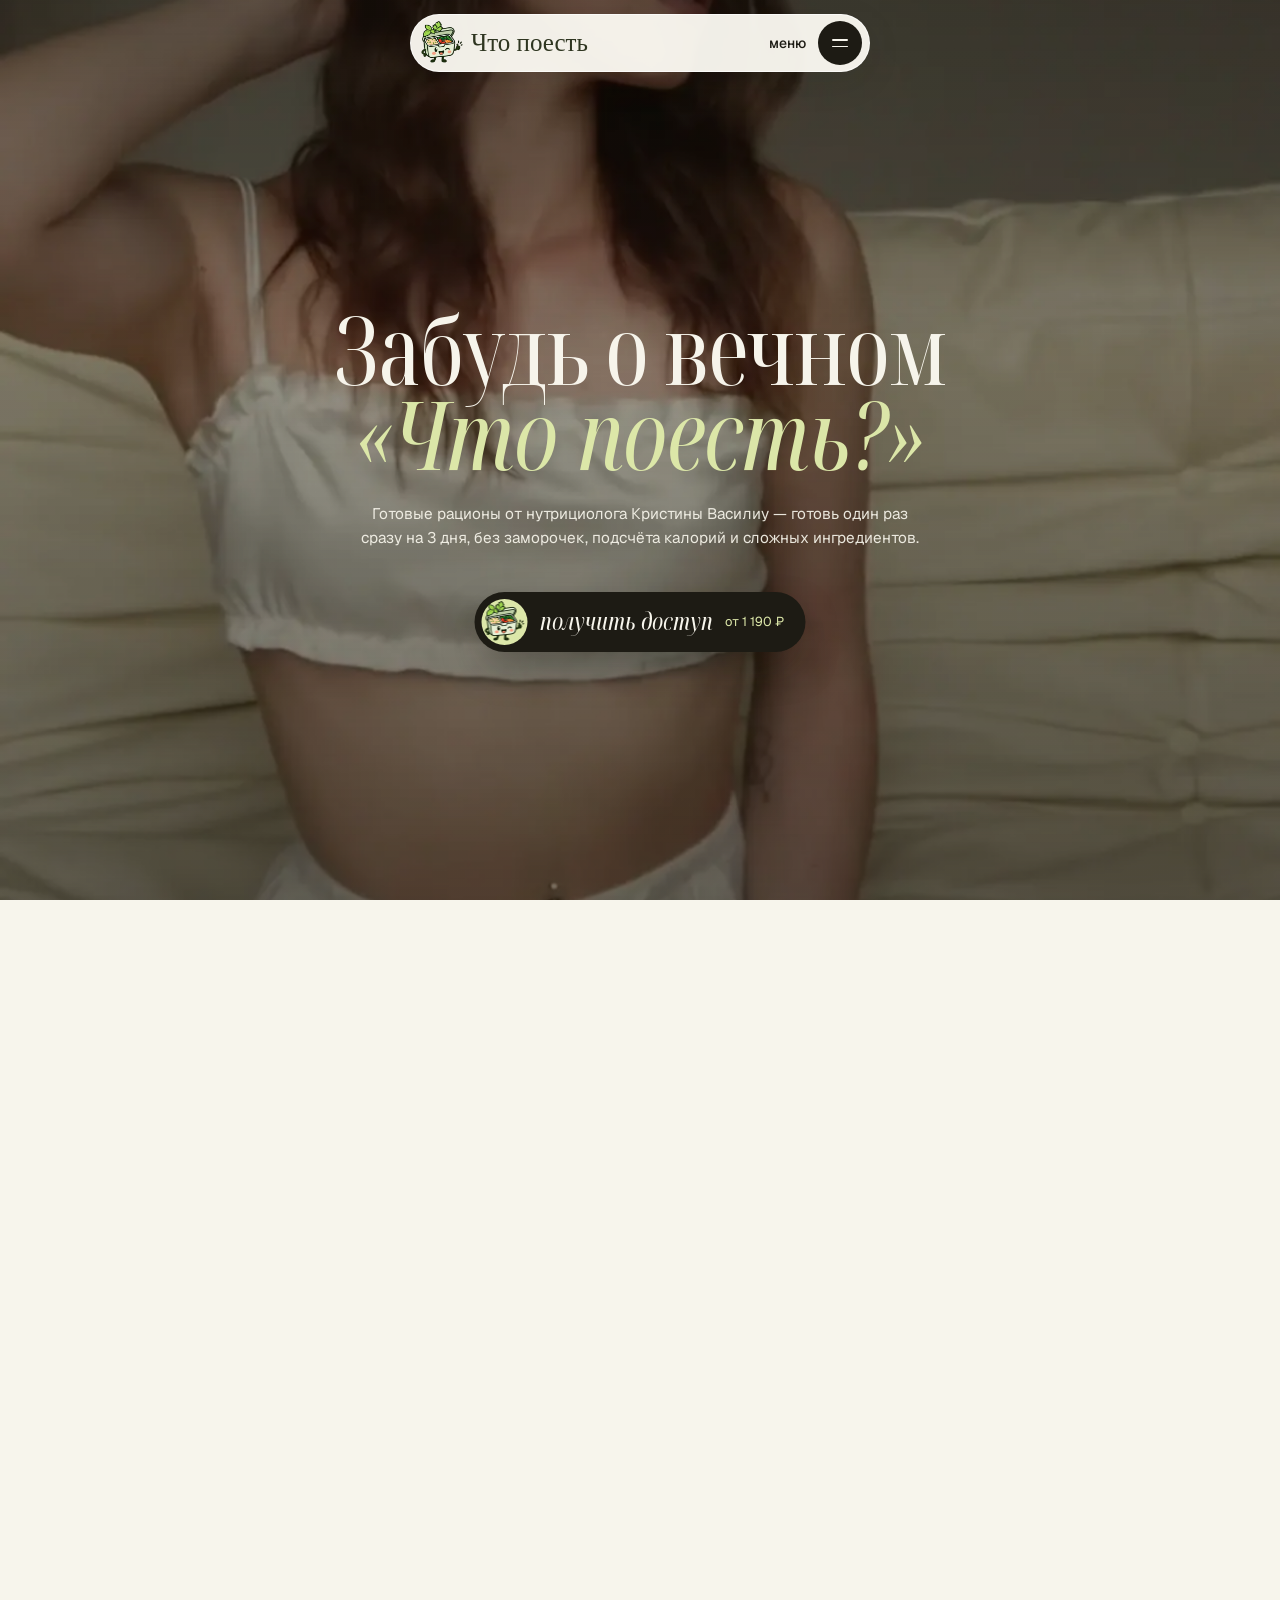
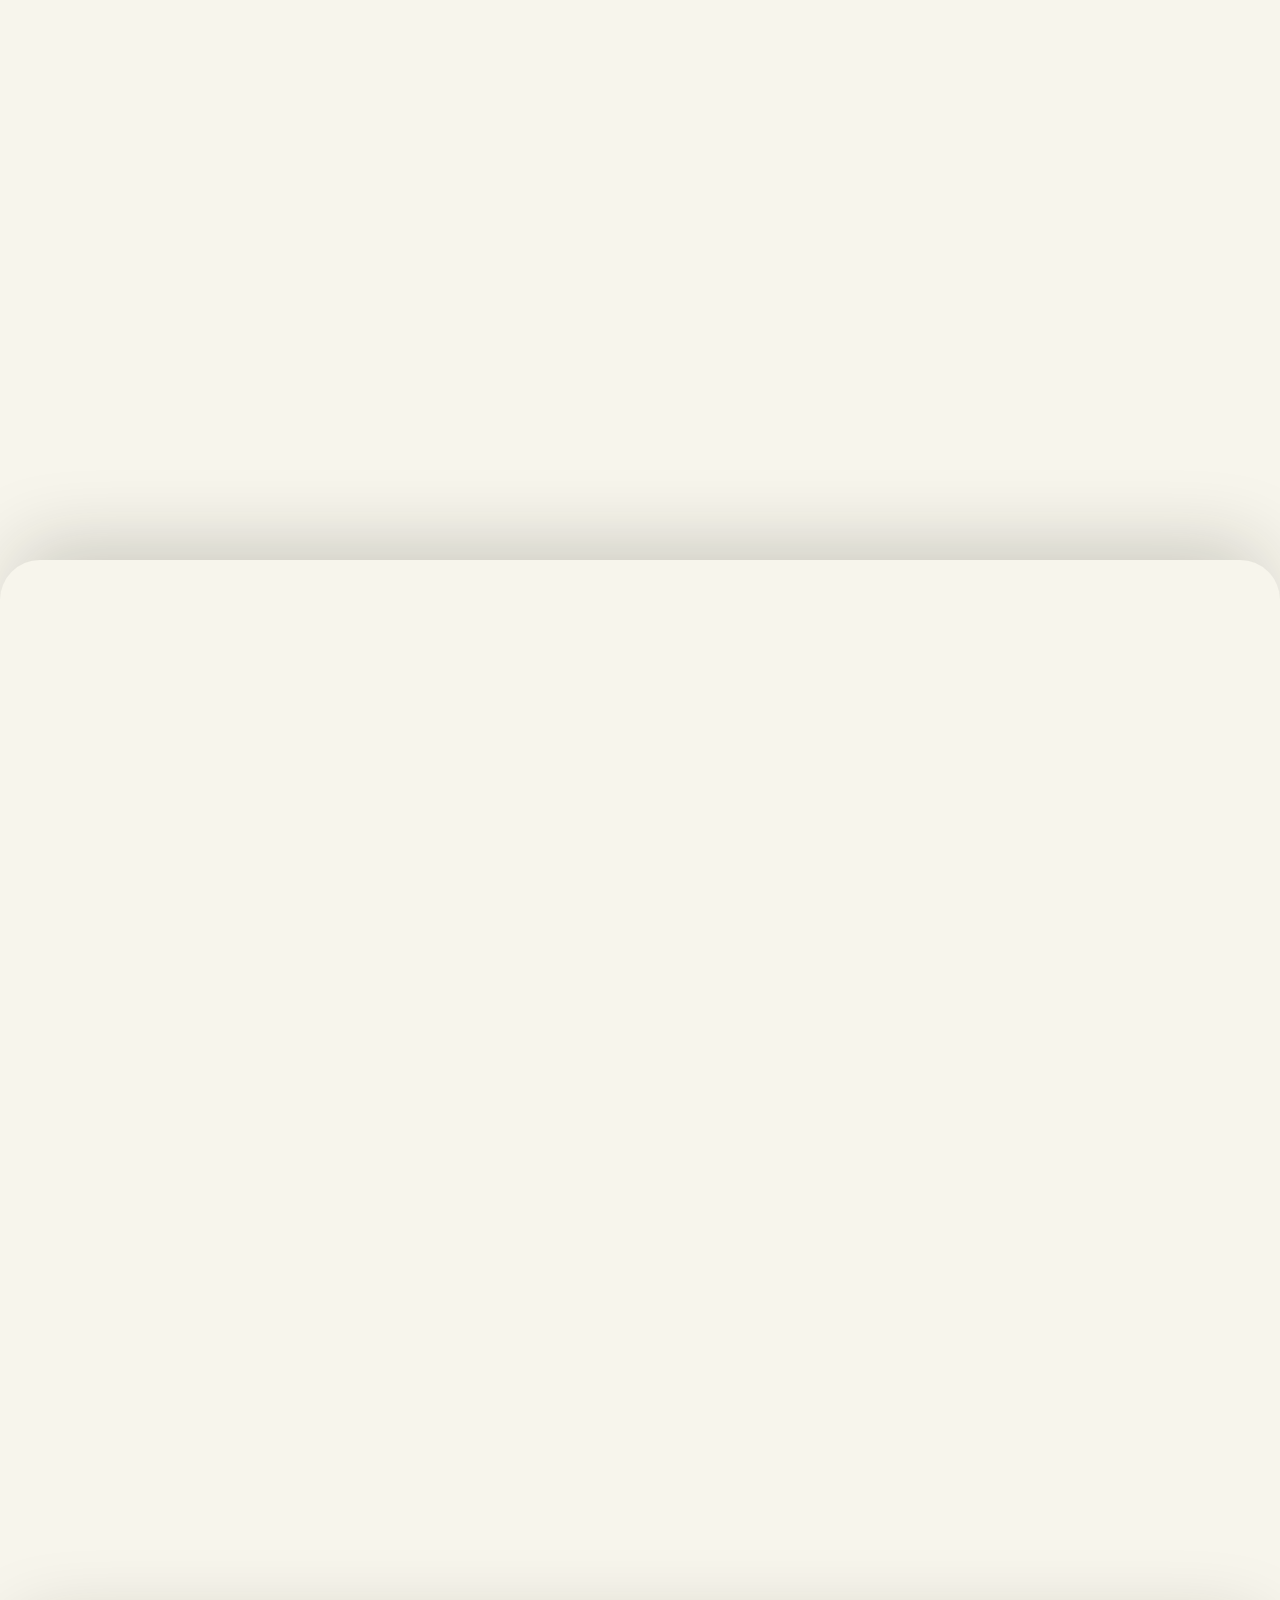
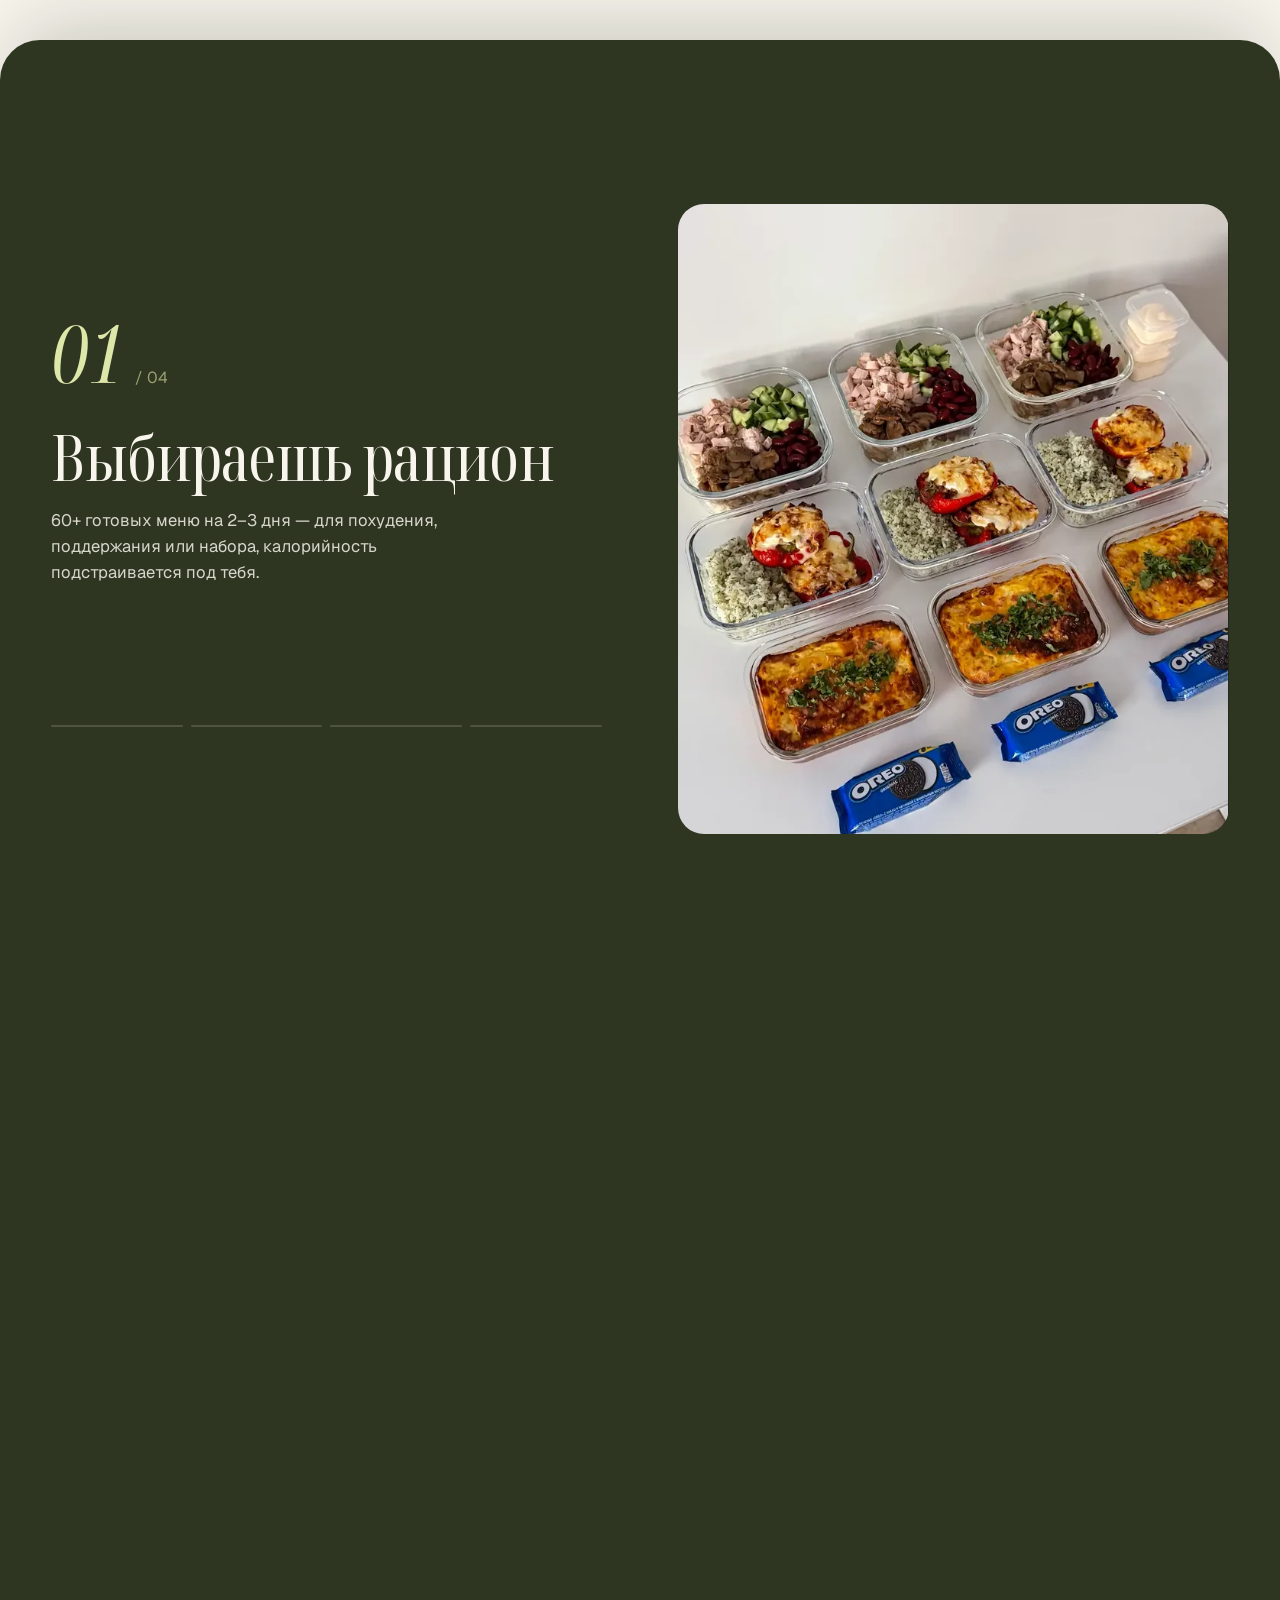
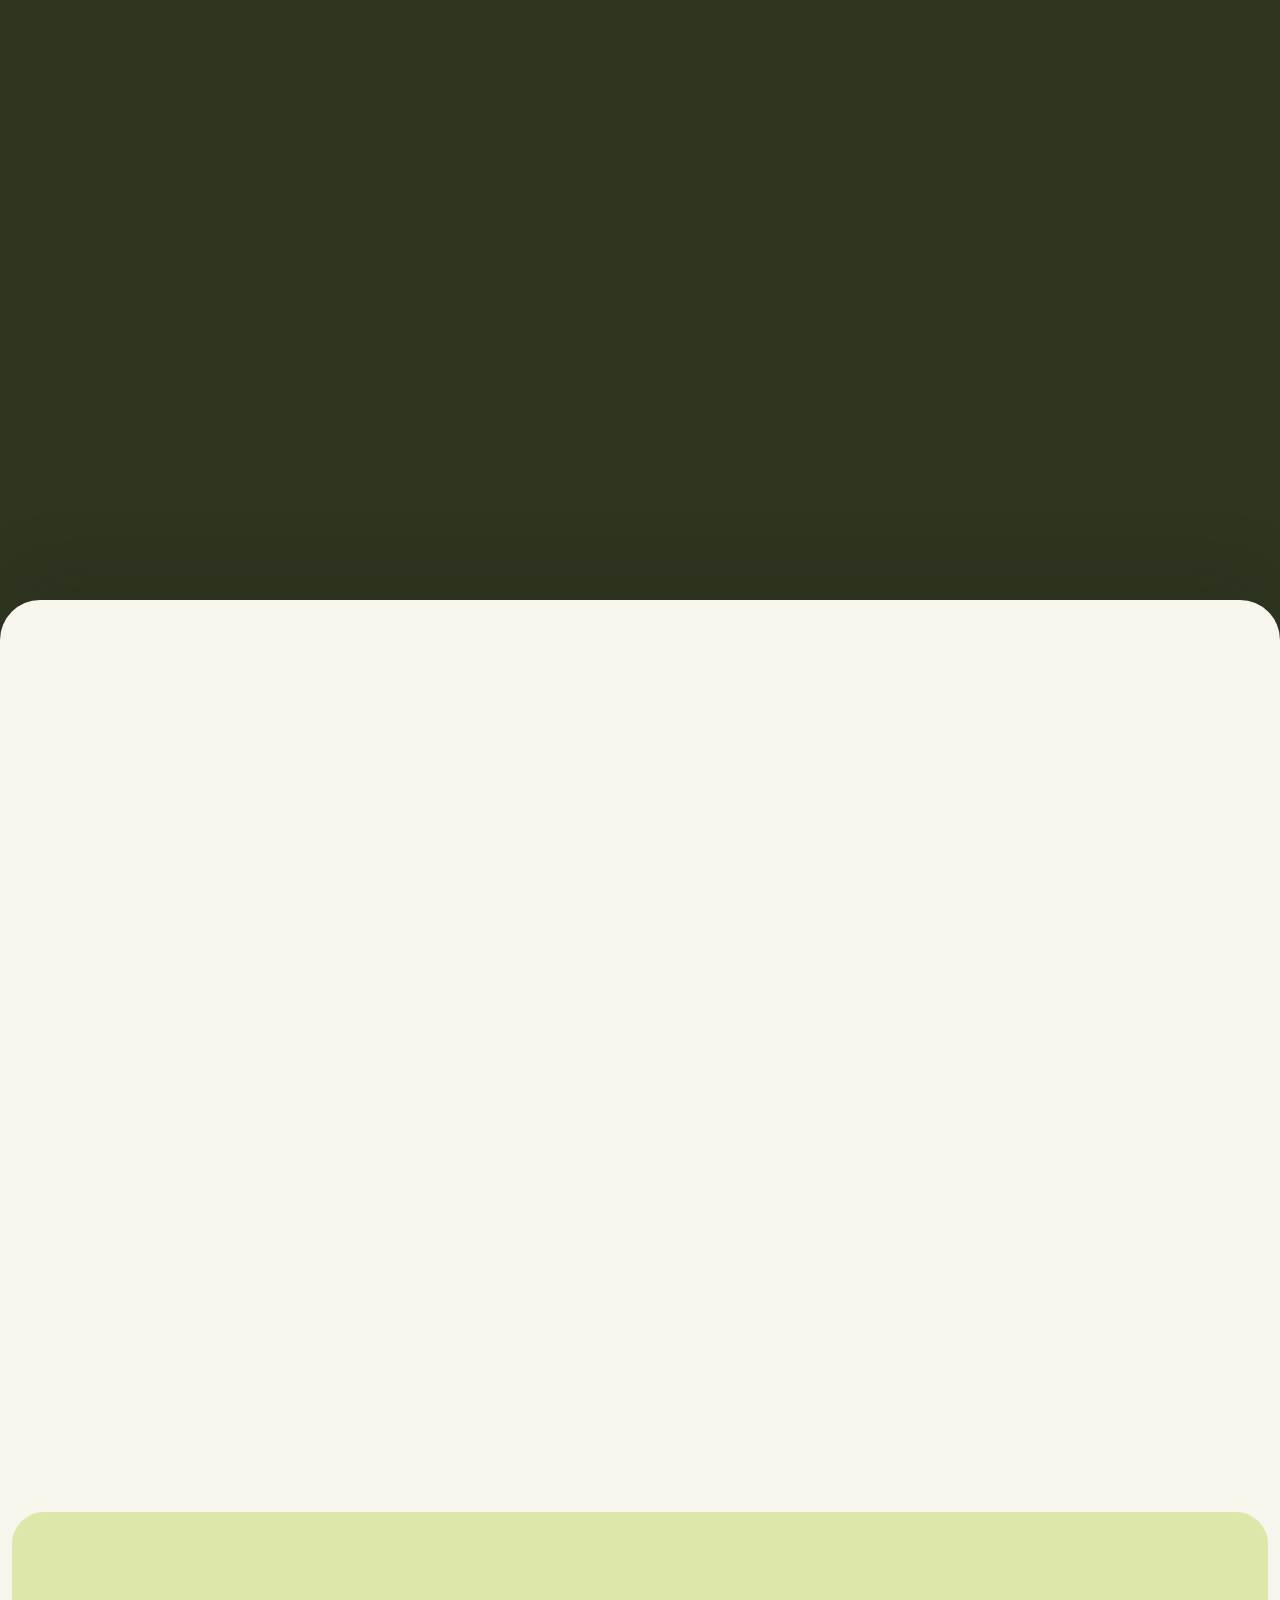
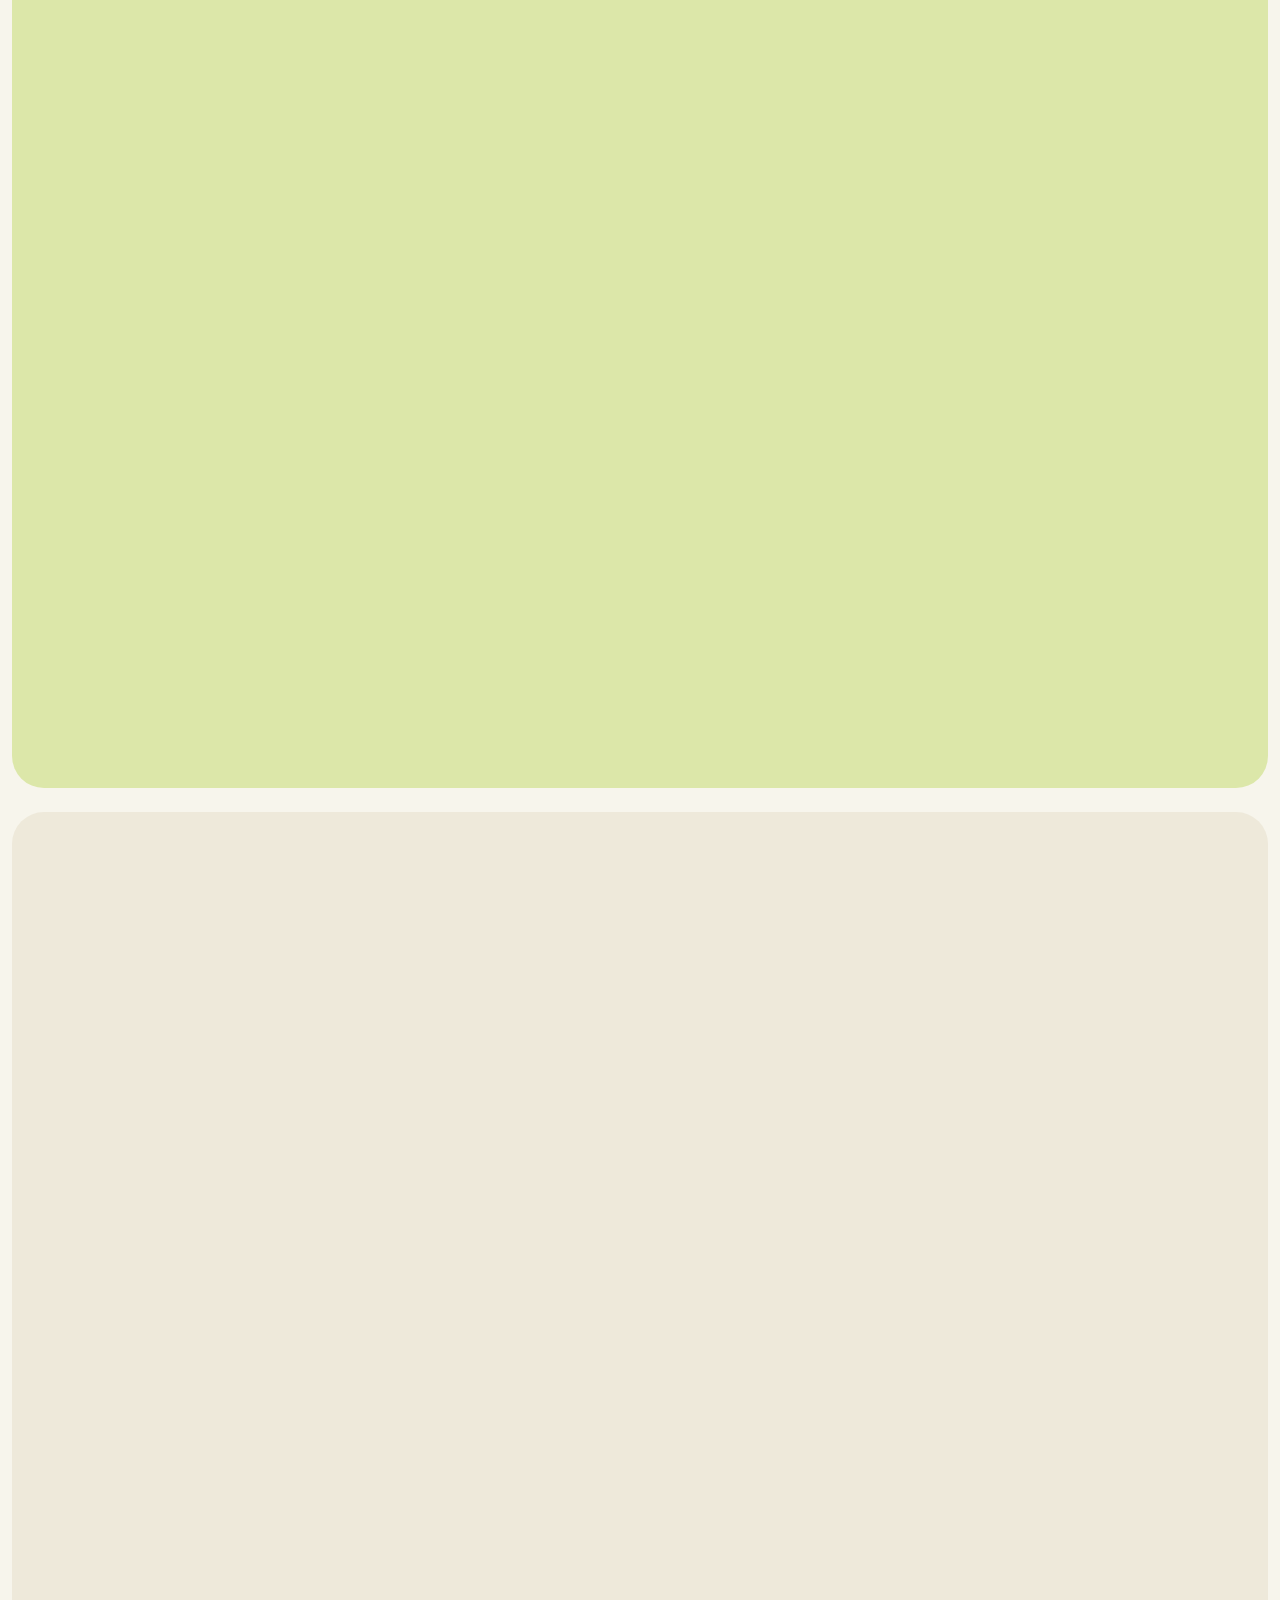
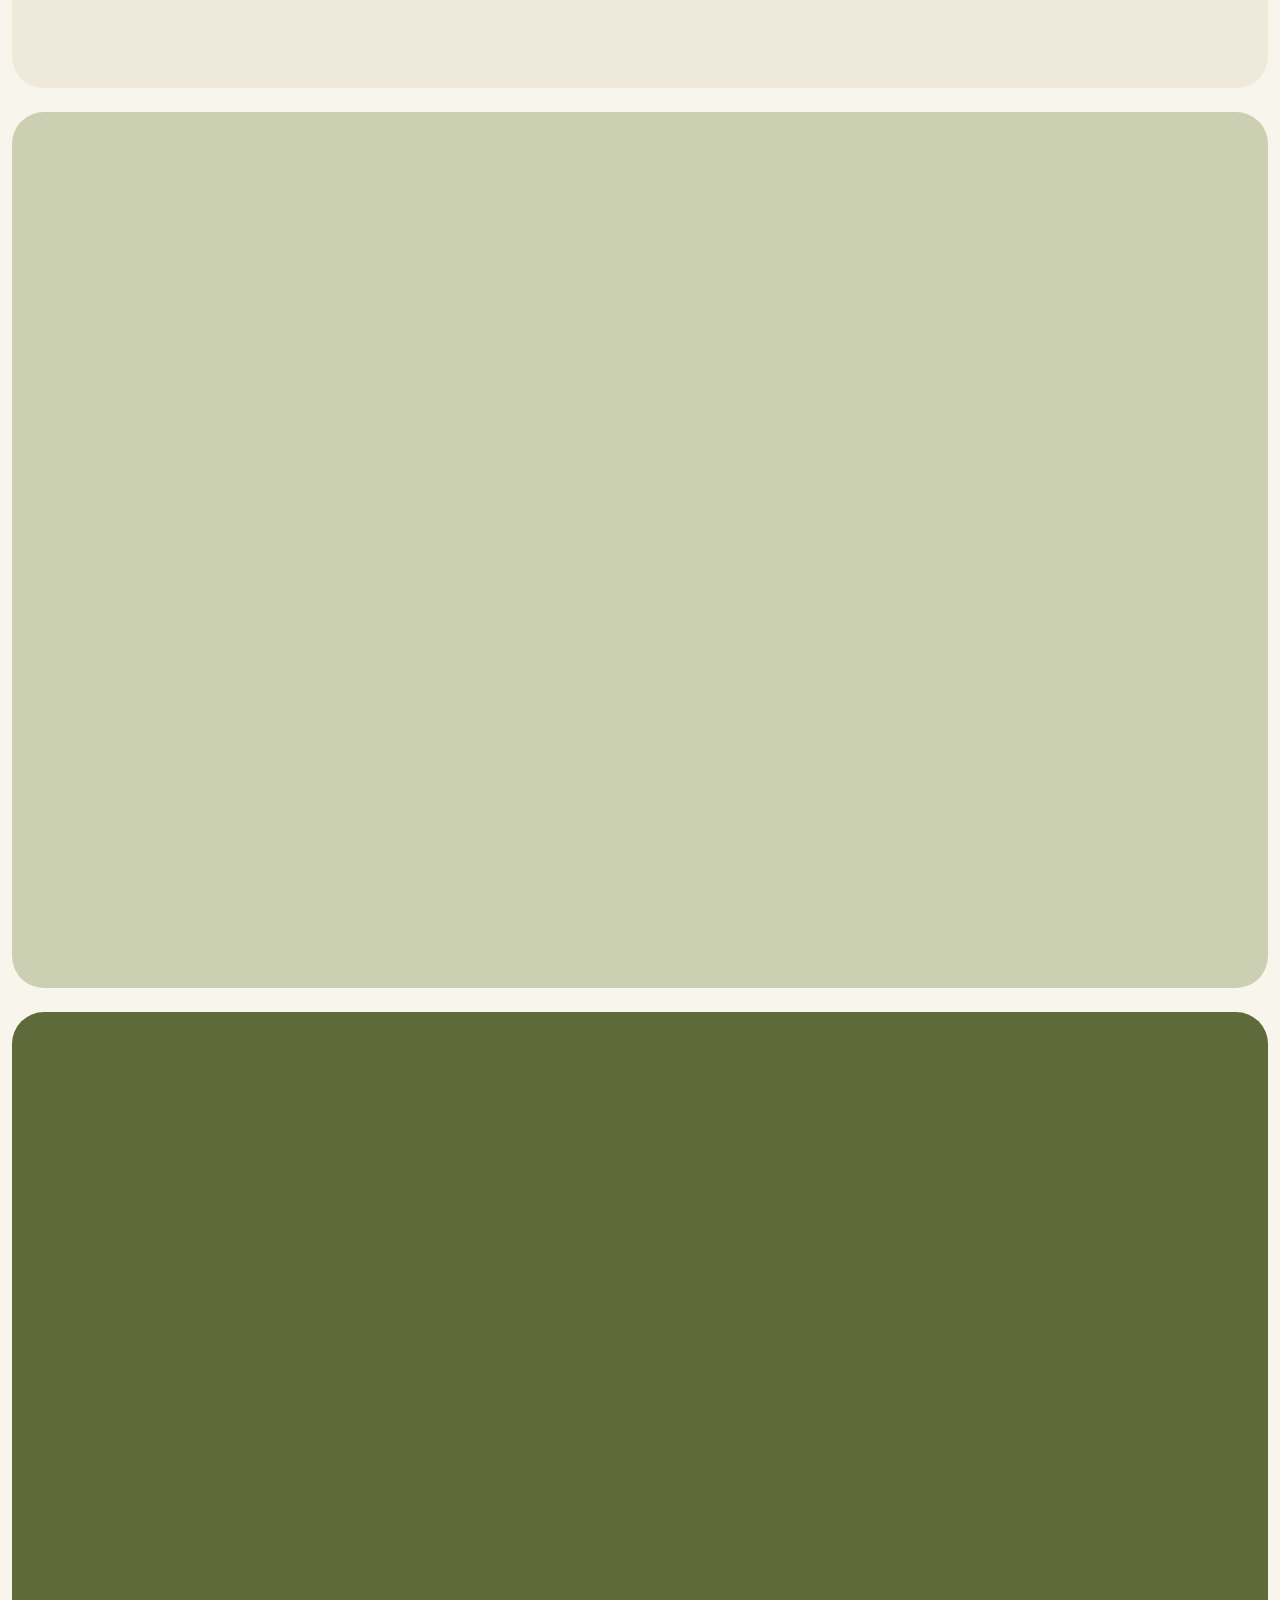
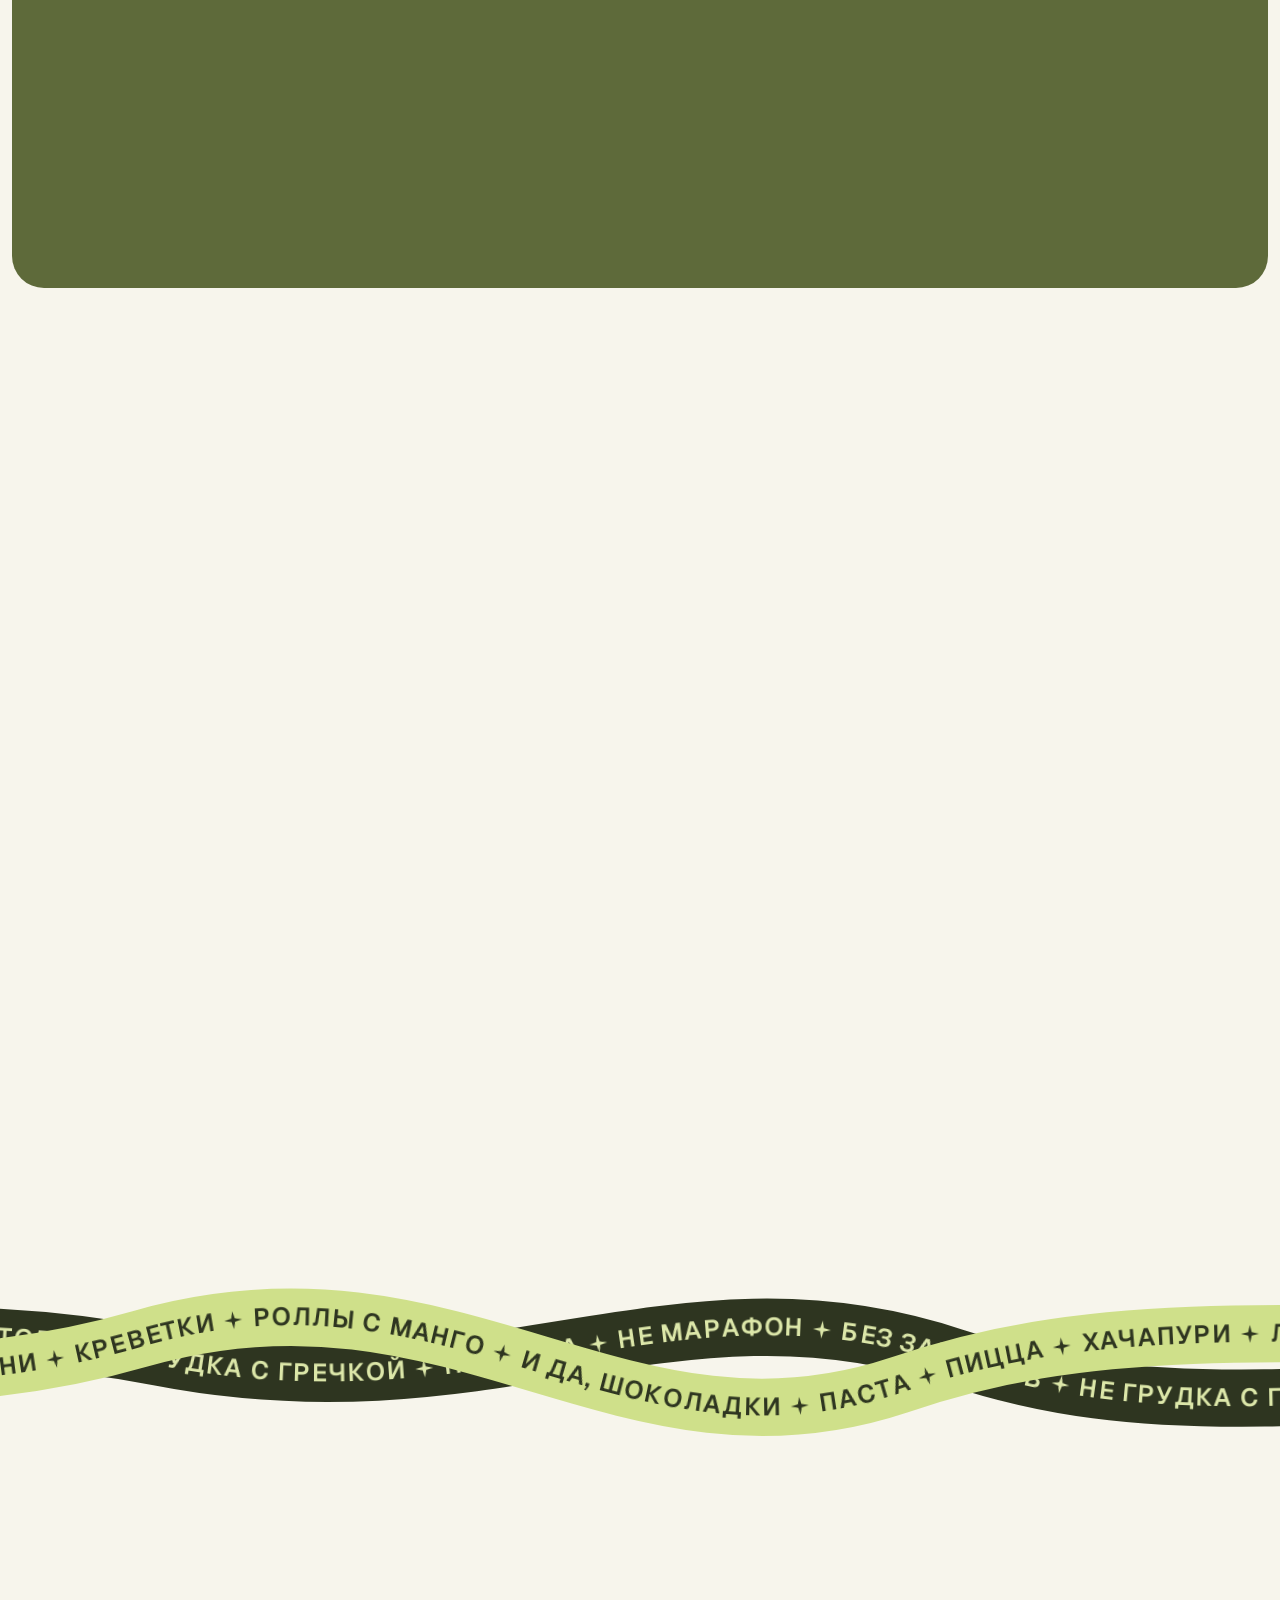
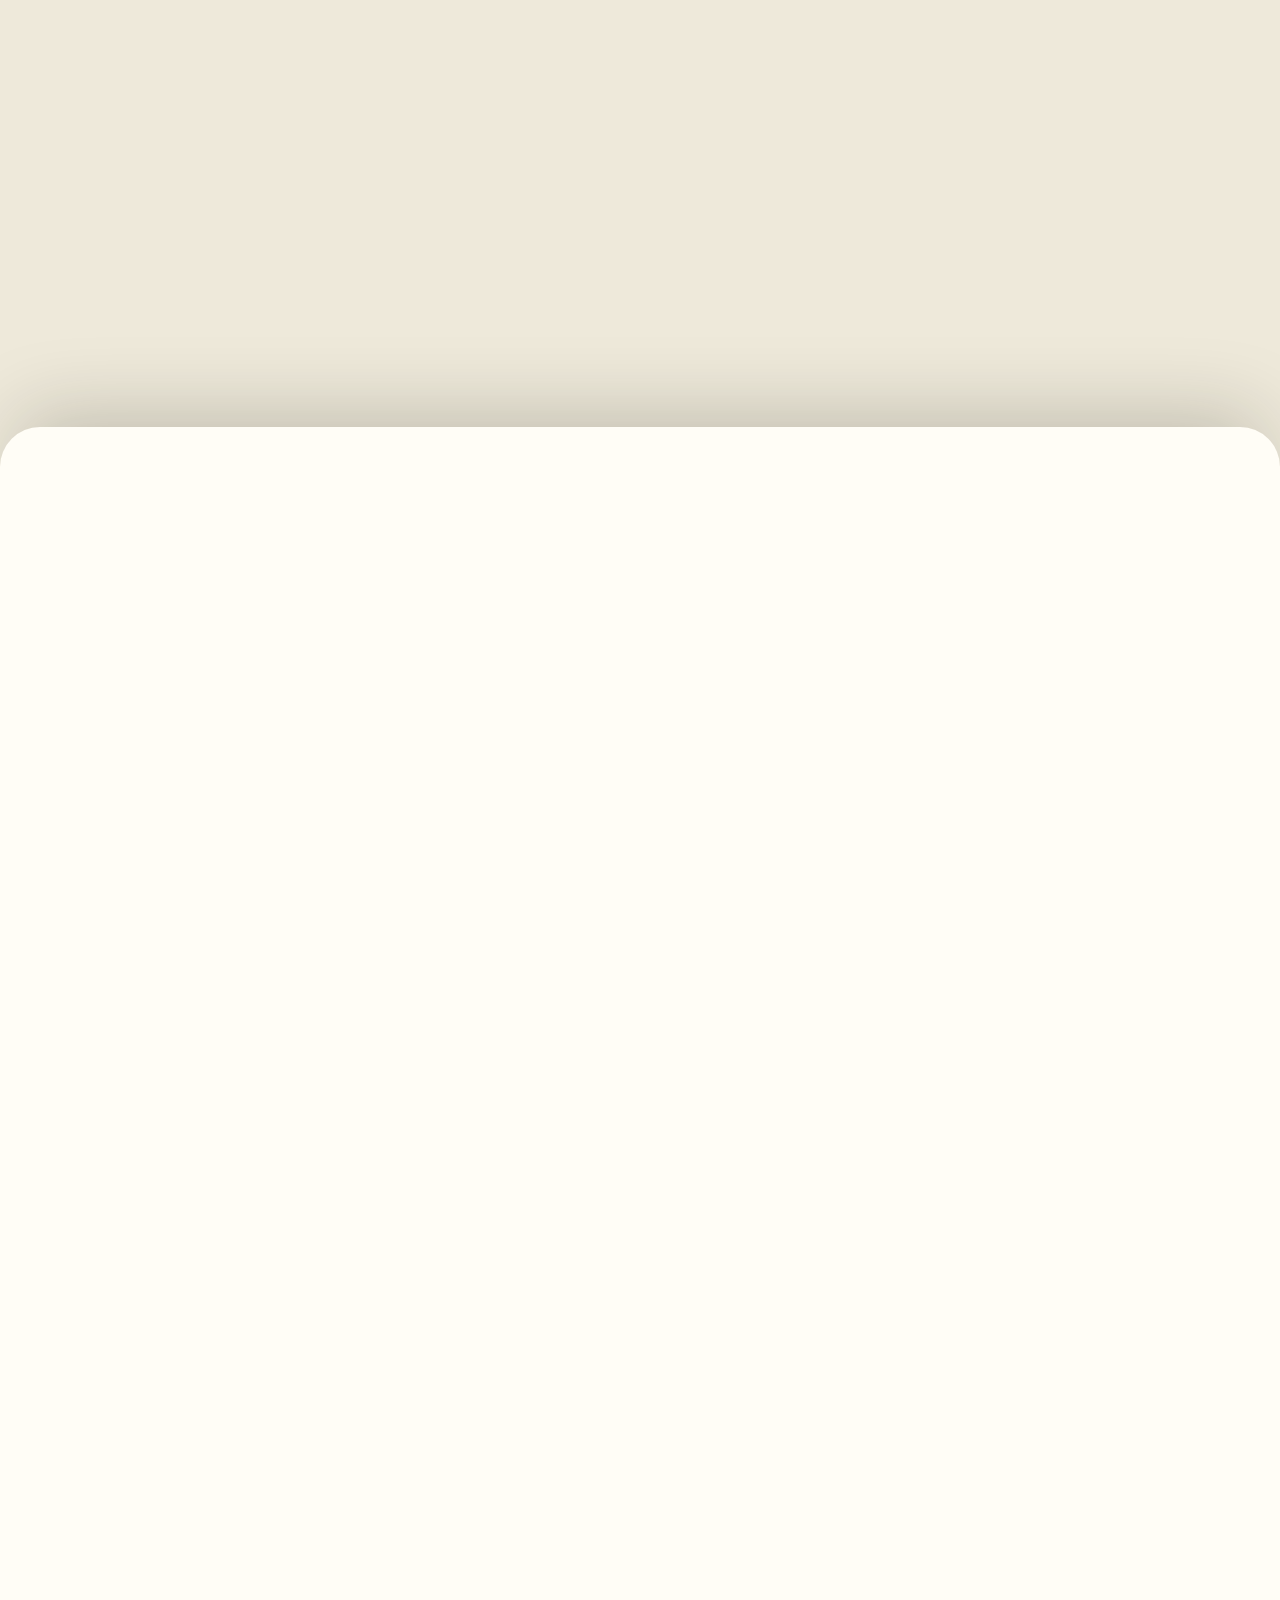
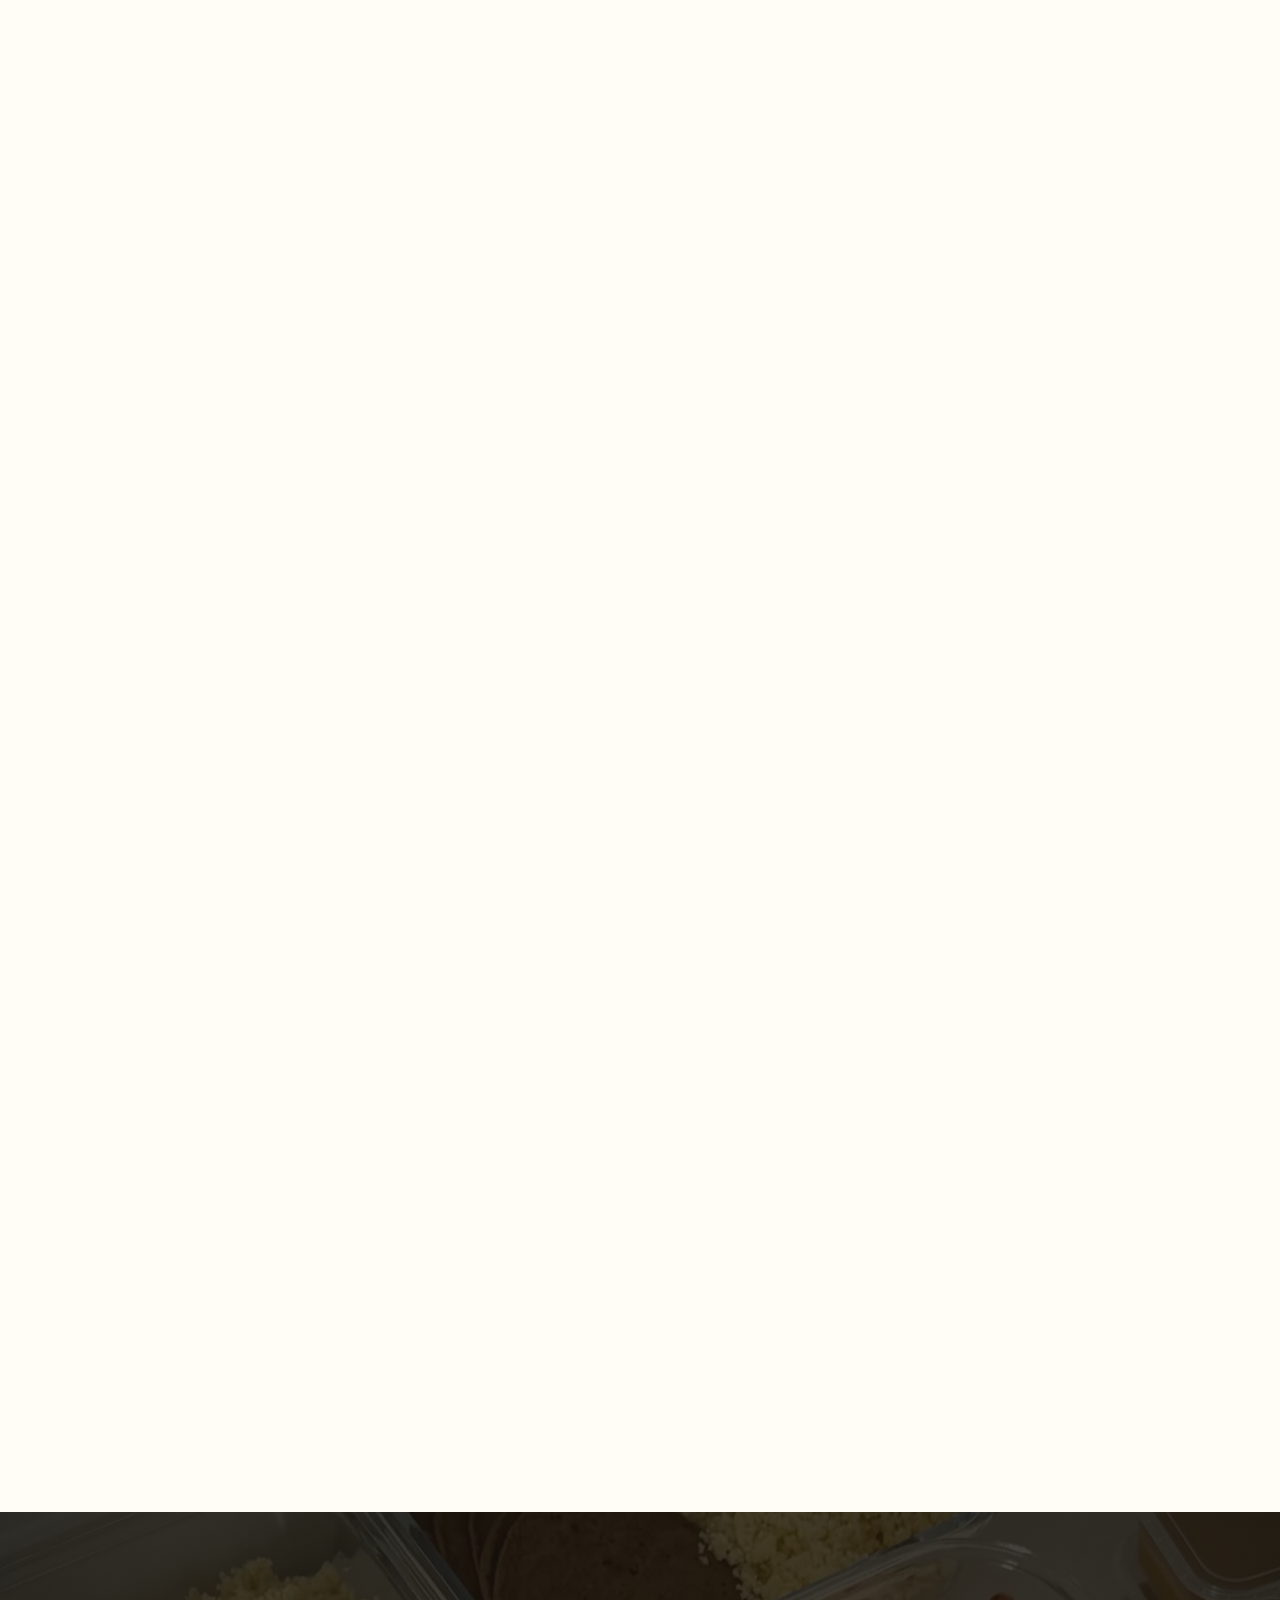
==== commit b3837906: "Шрифты первой версии: Noto Serif Display в заголовках, Lobster только в названии Co-Authored-By: Cla" ====
--- a/index.html
+++ b/index.html
@@ -34,7 +34,8 @@
   <link rel="manifest" href="site.webmanifest">
 
   <link rel="preload" as="font" href="assets/fonts/lobster-cyrillic.woff2" type="font/woff2" crossorigin>
-  <link rel="preload" as="font" href="assets/fonts/lobster-latin.woff2" type="font/woff2" crossorigin>
+  <link rel="preload" as="font" href="assets/fonts/noto-cyrillic.woff2" type="font/woff2" crossorigin>
+  <link rel="preload" as="font" href="assets/fonts/noto-italic-cyrillic.woff2" type="font/woff2" crossorigin>
   <link rel="preload" as="font" href="assets/fonts/geist-cyrillic.woff2" type="font/woff2" crossorigin>
   <link rel="preload" as="font" href="assets/fonts/geist-latin.woff2" type="font/woff2" crossorigin>
   <link rel="preload" as="image" href="assets/img/mascot-240.webp" fetchpriority="high">
--- a/assets/css/style.css
+++ b/assets/css/style.css
@@ -8,6 +8,12 @@
 @font-face { font-family: "Lobster"; font-style: normal; font-weight: 400; font-display: swap; src: url("../fonts/lobster-cyrillic.woff2") format("woff2"); unicode-range: U+0301, U+0400-045F, U+0490-0491, U+04B0-04B1, U+2116; }
 @font-face { font-family: "Lobster"; font-style: normal; font-weight: 400; font-display: swap; src: url("../fonts/lobster-latin-ext.woff2") format("woff2"); unicode-range: U+0100-02BA, U+02BD-02C5, U+02C7-02CC, U+02CE-02D7, U+02DD-02FF, U+0304, U+0308, U+0329, U+1D00-1DBF, U+1E00-1E9F, U+1EF2-1EFF, U+2020, U+20A0-20AB, U+20AD-20C4, U+2113, U+2C60-2C7F, U+A720-A7FF; }
 @font-face { font-family: "Lobster"; font-style: normal; font-weight: 400; font-display: swap; src: url("../fonts/lobster-latin.woff2") format("woff2"); unicode-range: U+0000-00FF, U+0131, U+0152-0153, U+02BB-02BC, U+02C6, U+02DA, U+02DC, U+0304, U+0308, U+0329, U+2000-206F, U+20AC, U+2122, U+2191, U+2193, U+2212, U+2215, U+FEFF, U+FFFD; }
+@font-face { font-family: "Noto Serif Display"; font-style: normal; font-weight: 400; font-stretch: 62.5%; font-display: swap; src: url("../fonts/noto-cyrillic.woff2") format("woff2"); unicode-range: U+0301, U+0400-045F, U+0490-0491, U+04B0-04B1, U+2116; }
+@font-face { font-family: "Noto Serif Display"; font-style: normal; font-weight: 400; font-stretch: 62.5%; font-display: swap; src: url("../fonts/noto-latin-ext.woff2") format("woff2"); unicode-range: U+0100-02BA, U+02BD-02C5, U+02C7-02CC, U+02CE-02D7, U+02DD-02FF, U+0304, U+0308, U+0329, U+1D00-1DBF, U+1E00-1E9F, U+1EF2-1EFF, U+2020, U+20A0-20AB, U+20AD-20C4, U+2113, U+2C60-2C7F, U+A720-A7FF; }
+@font-face { font-family: "Noto Serif Display"; font-style: normal; font-weight: 400; font-stretch: 62.5%; font-display: swap; src: url("../fonts/noto-latin.woff2") format("woff2"); unicode-range: U+0000-00FF, U+0131, U+0152-0153, U+02BB-02BC, U+02C6, U+02DA, U+02DC, U+0304, U+0308, U+0329, U+2000-206F, U+20AC, U+2122, U+2191, U+2193, U+2212, U+2215, U+FEFF, U+FFFD; }
+@font-face { font-family: "Noto Serif Display"; font-style: italic; font-weight: 400; font-stretch: 62.5%; font-display: swap; src: url("../fonts/noto-italic-cyrillic.woff2") format("woff2"); unicode-range: U+0301, U+0400-045F, U+0490-0491, U+04B0-04B1, U+2116; }
+@font-face { font-family: "Noto Serif Display"; font-style: italic; font-weight: 400; font-stretch: 62.5%; font-display: swap; src: url("../fonts/noto-italic-latin-ext.woff2") format("woff2"); unicode-range: U+0100-02BA, U+02BD-02C5, U+02C7-02CC, U+02CE-02D7, U+02DD-02FF, U+0304, U+0308, U+0329, U+1D00-1DBF, U+1E00-1E9F, U+1EF2-1EFF, U+2020, U+20A0-20AB, U+20AD-20C4, U+2113, U+2C60-2C7F, U+A720-A7FF; }
+@font-face { font-family: "Noto Serif Display"; font-style: italic; font-weight: 400; font-stretch: 62.5%; font-display: swap; src: url("../fonts/noto-italic-latin.woff2") format("woff2"); unicode-range: U+0000-00FF, U+0131, U+0152-0153, U+02BB-02BC, U+02C6, U+02DA, U+02DC, U+0304, U+0308, U+0329, U+2000-206F, U+20AC, U+2122, U+2191, U+2193, U+2212, U+2215, U+FEFF, U+FFFD; }
 @font-face { font-family: "Geist"; font-style: normal; font-weight: 400 600; font-display: swap; src: url("../fonts/geist-cyrillic.woff2") format("woff2"); unicode-range: U+0301, U+0400-045F, U+0490-0491, U+04B0-04B1, U+2116; }
 @font-face { font-family: "Geist"; font-style: normal; font-weight: 400 600; font-display: swap; src: url("../fonts/geist-latin-ext.woff2") format("woff2"); unicode-range: U+0100-02BA, U+02BD-02C5, U+02C7-02CC, U+02CE-02D7, U+02DD-02FF, U+0304, U+0308, U+0329, U+1D00-1DBF, U+1E00-1E9F, U+1EF2-1EFF, U+2020, U+20A0-20AB, U+20AD-20C4, U+2113, U+2C60-2C7F, U+A720-A7FF; }
 @font-face { font-family: "Geist"; font-style: normal; font-weight: 400 600; font-display: swap; src: url("../fonts/geist-latin.woff2") format("woff2"); unicode-range: U+0000-00FF, U+0131, U+0152-0153, U+02BB-02BC, U+02C6, U+02DA, U+02DC, U+0304, U+0308, U+0329, U+2000-206F, U+20AC, U+2122, U+2191, U+2193, U+2212, U+2215, U+FEFF, U+FFFD; }
@@ -29,7 +35,8 @@
   --line: rgba(29, 27, 20, .13);
   --line-light: rgba(247, 245, 236, .18);
 
-  --display: "Lobster", Georgia, "Times New Roman", serif;
+  --logo: "Lobster", Georgia, serif; /* только название «Что поесть» */
+  --display: "Noto Serif Display", "Times New Roman", Georgia, serif;
   --sans: "Geist", -apple-system, BlinkMacSystemFont, "Segoe UI", Roboto, Arial, sans-serif;
 
   --vh: 100vh;
@@ -68,10 +75,10 @@
 
 /* заголовки — Lobster: у него нет курсива и жирного, акценты — цветом */
 h1, h2, h3, .display {
-  font-family: var(--display); font-weight: 400; font-style: normal; font-synthesis: none;
-  letter-spacing: 0; line-height: 1.04; text-wrap: balance;
-}
-h1 em, h2 em, h3 em { font-style: normal; }
+  font-family: var(--display); font-weight: 400; font-synthesis: none;
+  font-stretch: 62.5%; letter-spacing: -.01em; line-height: .95; text-wrap: balance;
+}
+h1 em, h2 em, h3 em { font-style: italic; }
 p { text-wrap: pretty; }
 
 .sr-only, .skip:not(:focus) { position: absolute !important; width: 1px; height: 1px; padding: 0; margin: -1px; overflow: hidden; clip: rect(0 0 0 0); white-space: nowrap; border: 0; }
@@ -109,7 +116,7 @@
 .logo { display: inline-flex; align-items: center; gap: 8px; color: var(--olive-deep); text-decoration: none; }
 .logo__mascot { width: 42px; height: 42px; margin: -6px 0 -4px -6px; flex: none; transform-origin: 50% 90%; transition: transform .6s cubic-bezier(.34, 1.56, .64, 1); }
 .logo:hover .logo__mascot { transform: rotate(-8deg) translateY(-2px); }
-.logo__word { font-family: var(--display); font-size: 25px; line-height: 1; padding-bottom: 2px; white-space: nowrap; }
+.logo__word { font-family: var(--logo); font-size: 25px; line-height: 1; padding-bottom: 2px; white-space: nowrap; }
 .logo--light { color: var(--lime); gap: 12px; }
 .logo--light .logo__mascot { width: 58px; height: 58px; margin: 0; padding: 6px; border-radius: 50%; background: var(--milk); }
 .logo--light .logo__word { font-size: 34px; }
@@ -123,7 +130,7 @@
 .loader__stage { position: relative; width: clamp(128px, 36vw, 172px); aspect-ratio: 1; }
 .loader__mascot { position: relative; z-index: 1; width: 100%; height: 100%; opacity: 0; transform-origin: 50% 96%; will-change: transform; }
 .loader__shadow { position: absolute; left: 26%; right: 26%; bottom: 0; height: 8%; border-radius: 50%; background: rgba(46, 53, 32, .18); opacity: 0; transform: scaleX(.3); }
-.loader__word { margin-top: 2px; padding: 0 .1em .06em; font-family: var(--display); font-size: clamp(46px, 12.4vw, 70px); line-height: 1.1; color: var(--olive-deep); clip-path: inset(0 100% 0 0); }
+.loader__word { margin-top: 2px; padding: 0 .1em .06em; font-family: var(--logo); font-size: clamp(46px, 12.4vw, 70px); line-height: 1.1; color: var(--olive-deep); clip-path: inset(0 100% 0 0); }
 .loader__hint { margin-top: 4px; font-size: 13.5px; letter-spacing: .02em; color: var(--ink-3); opacity: 0; }
 .loader__bar { position: relative; width: 140px; height: 2px; margin-top: 18px; border-radius: 2px; background: var(--line); overflow: hidden; }
 .loader__bar i { position: absolute; inset: 0; background: var(--olive); transform-origin: left; transform: scaleX(0); }
@@ -655,7 +662,7 @@
   .g-br { right: -4vw; }
   .g-tl, .g-tr { width: 40vw; }
 
-  .steps { height: calc(var(--vh) * 3.2); }
+  .steps { height: calc(var(--vh) * 4.1); }
   .steps__sticky { grid-template-columns: 1fr; grid-template-rows: auto 1fr; align-items: start; gap: 20px; }
   .steps__media { order: 1; height: 38svh; border-radius: 22px; }
   .steps__side { order: 2; gap: 14px; }
@@ -777,3 +784,63 @@
 @media (prefers-reduced-motion: reduce) {
   *, *::before, *::after { animation-duration: .01ms !important; animation-iteration-count: 1 !important; transition-duration: .01ms !important; }
 }
+
+/* =========================================================
+   ШРИФТЫ ПЕРВОЙ ВЕРСИИ: Noto Serif Display (узкий) — заголовки и акценты,
+   Lobster — только название «Что поесть» (логотип, прелоадер)
+   ========================================================= */
+.menu__links a, .dock__label, .opt__price, .pill-btn, .rsheet__cta-text, .float b, .steps__count,
+.kcal__badge b, .about__stats dt, .more-btn__label, .plan__price, .btn, .final__sign { font-stretch: 62.5%; }
+.dock__label, .pill-btn, .more-btn__label, .btn, .rsheet__cta-text, .final__sign, .steps__num, .plan__price span { font-style: italic; }
+.dock__label { font-size: 24px; }
+.menu__links a { font-size: 34px; line-height: 1.06; }
+.menu__links a:hover span { font-style: italic; }
+.access__title { font-size: 28px; line-height: 1; }
+.opt__price { font-size: 44px; line-height: 1; }
+.float b { font-size: clamp(25px, 3.2vh, 31px); line-height: 1; }
+.hero__title { font-size: clamp(52px, min(7.4vw, 13vh), 150px); line-height: .9; max-width: none; }
+.hero__statement { font-size: clamp(46px, min(8vw, 13vh), 148px); line-height: .96; }
+.mission__title { font-size: clamp(46px, min(6vw, 10.4vh), 110px); line-height: .94; }
+.steps__num { font-size: clamp(56px, 9vh, 104px); line-height: 1; height: 1em; }
+.step h3 { font-size: clamp(44px, min(5vw, 9.4vh), 96px); line-height: .92; }
+.why__title { font-size: clamp(46px, min(6vw, 10.4vh), 112px); line-height: .94; max-width: 13em; }
+.why__copy h3 { font-size: clamp(50px, min(6vw, 10.4vh), 116px); line-height: .9; }
+.kcal__title { font-size: clamp(40px, 13cqi, 96px); line-height: .94; }
+.kcal__badge b { font-size: 19px; }
+.inside__title { font-size: clamp(44px, min(6vw, 10vh), 108px); line-height: .94; }
+.feat__name { font-size: clamp(30px, min(3.2vw, 5.4vh), 54px); line-height: 1; }
+.feat__item.is-active .feat__name { font-style: italic; }
+.about__title { font-size: clamp(46px, 16cqi, 112px); line-height: .92; }
+.about__stats dt { font-size: clamp(32px, min(3.4vw, 6.2vh), 62px); line-height: .9; }
+.reviews__title { font-size: clamp(56px, min(10vw, 17vh), 200px); line-height: .9; }
+.rsheet__title { font-size: clamp(36px, 4.4vw, 52px); }
+.more-btn__label, .pill-btn { font-size: 24px; }
+.pricing__title { font-size: clamp(46px, min(6vw, 9.6vh), 110px); line-height: .9; }
+.plan__price { font-size: clamp(56px, min(6vw, 9.4vh), 100px); line-height: .9; }
+.btn { font-size: 23px; }
+.faq__title { font-size: clamp(46px, 16cqi, 116px); line-height: .92; }
+.final__title { font-size: clamp(42px, min(6.2vw, 10.4vh), 118px); line-height: .94; }
+.final__sign { font-size: 26px; }
+@media (max-width: 767px) {
+  .dock__label { font-size: 22px; }
+  .menu__links a { font-size: 34px; }
+  .hero__title { font-size: clamp(44px, 13.6vw, 72px); }
+  .hero__statement { font-size: clamp(40px, 12.4vw, 60px); }
+  .float b { font-size: 22px; }
+  .mission__title { font-size: clamp(40px, 12vw, 56px); }
+  .steps__num { font-size: 54px; }
+  .step h3 { font-size: clamp(34px, 10vw, 44px); }
+  .why__title { font-size: clamp(36px, 10.4vw, 48px); }
+  .why__copy h3 { font-size: 34px; }
+  .kcal__title { font-size: clamp(34px, 10vw, 46px); }
+  .inside__title { font-size: clamp(36px, 10.4vw, 48px); }
+  .feat__name { font-size: 32px; }
+  .about__title { font-size: clamp(40px, 11vw, 52px); }
+  .about__stats dt { font-size: 26px; }
+  .reviews__title { font-size: clamp(52px, 15vw, 72px); }
+  .rsheet__title { font-size: 38px; }
+  .more-btn__label { font-size: 22px; }
+  .pricing__title { font-size: clamp(40px, 11vw, 52px); }
+  .faq__title { font-size: clamp(40px, 11vw, 52px); }
+  .final__title { font-size: clamp(36px, 10vw, 48px); }
+}
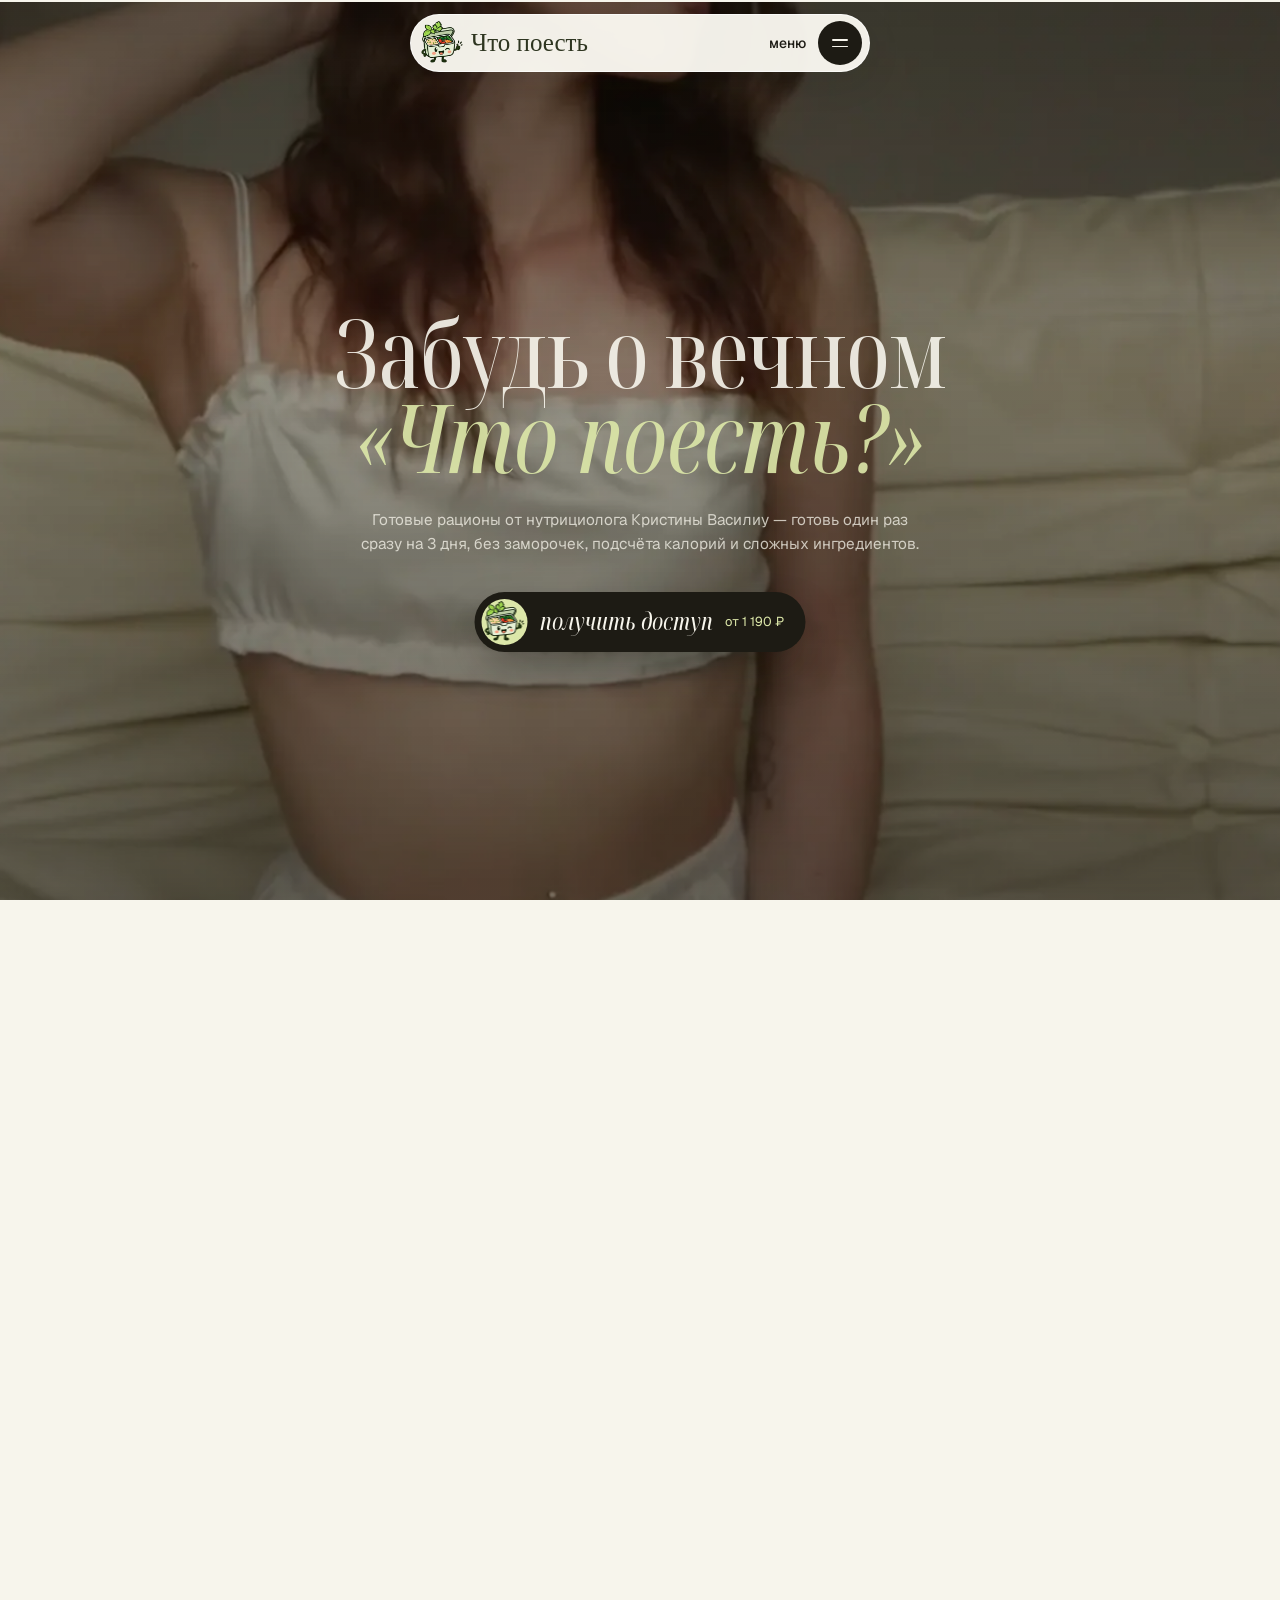
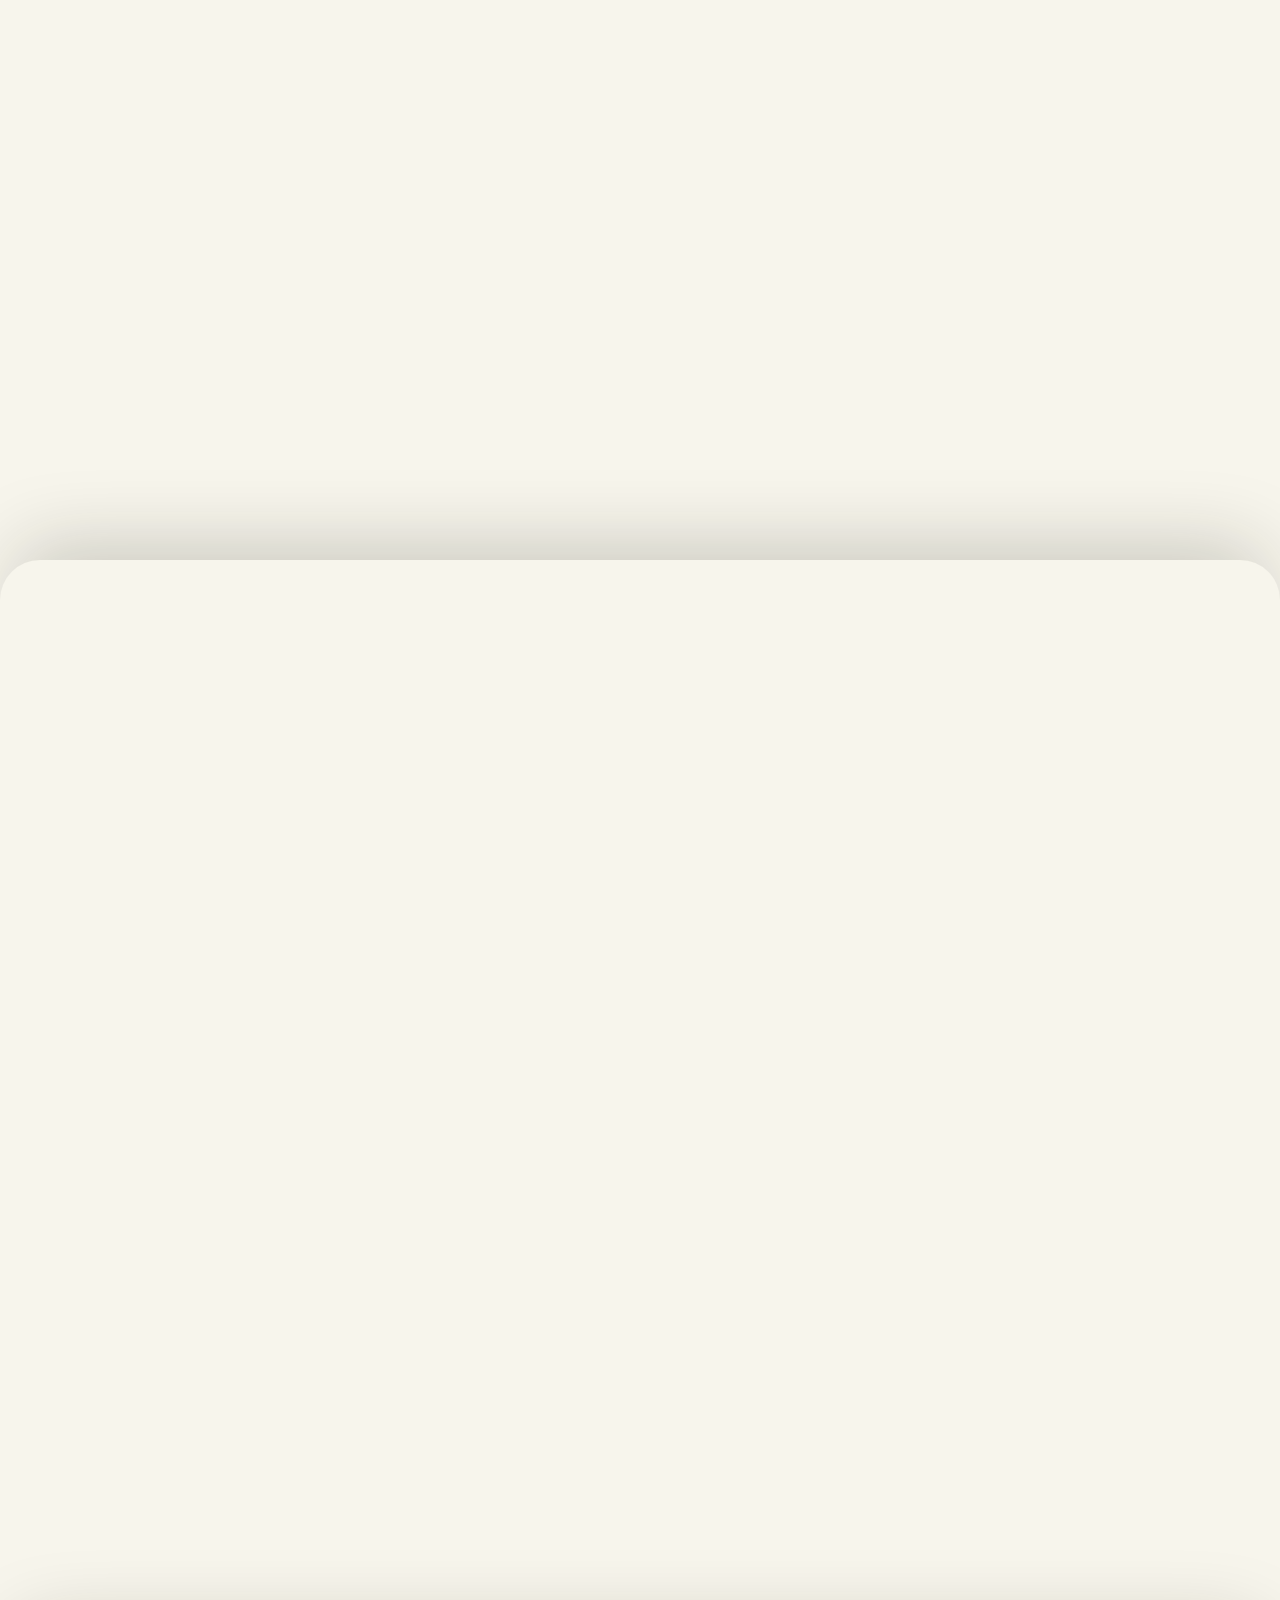
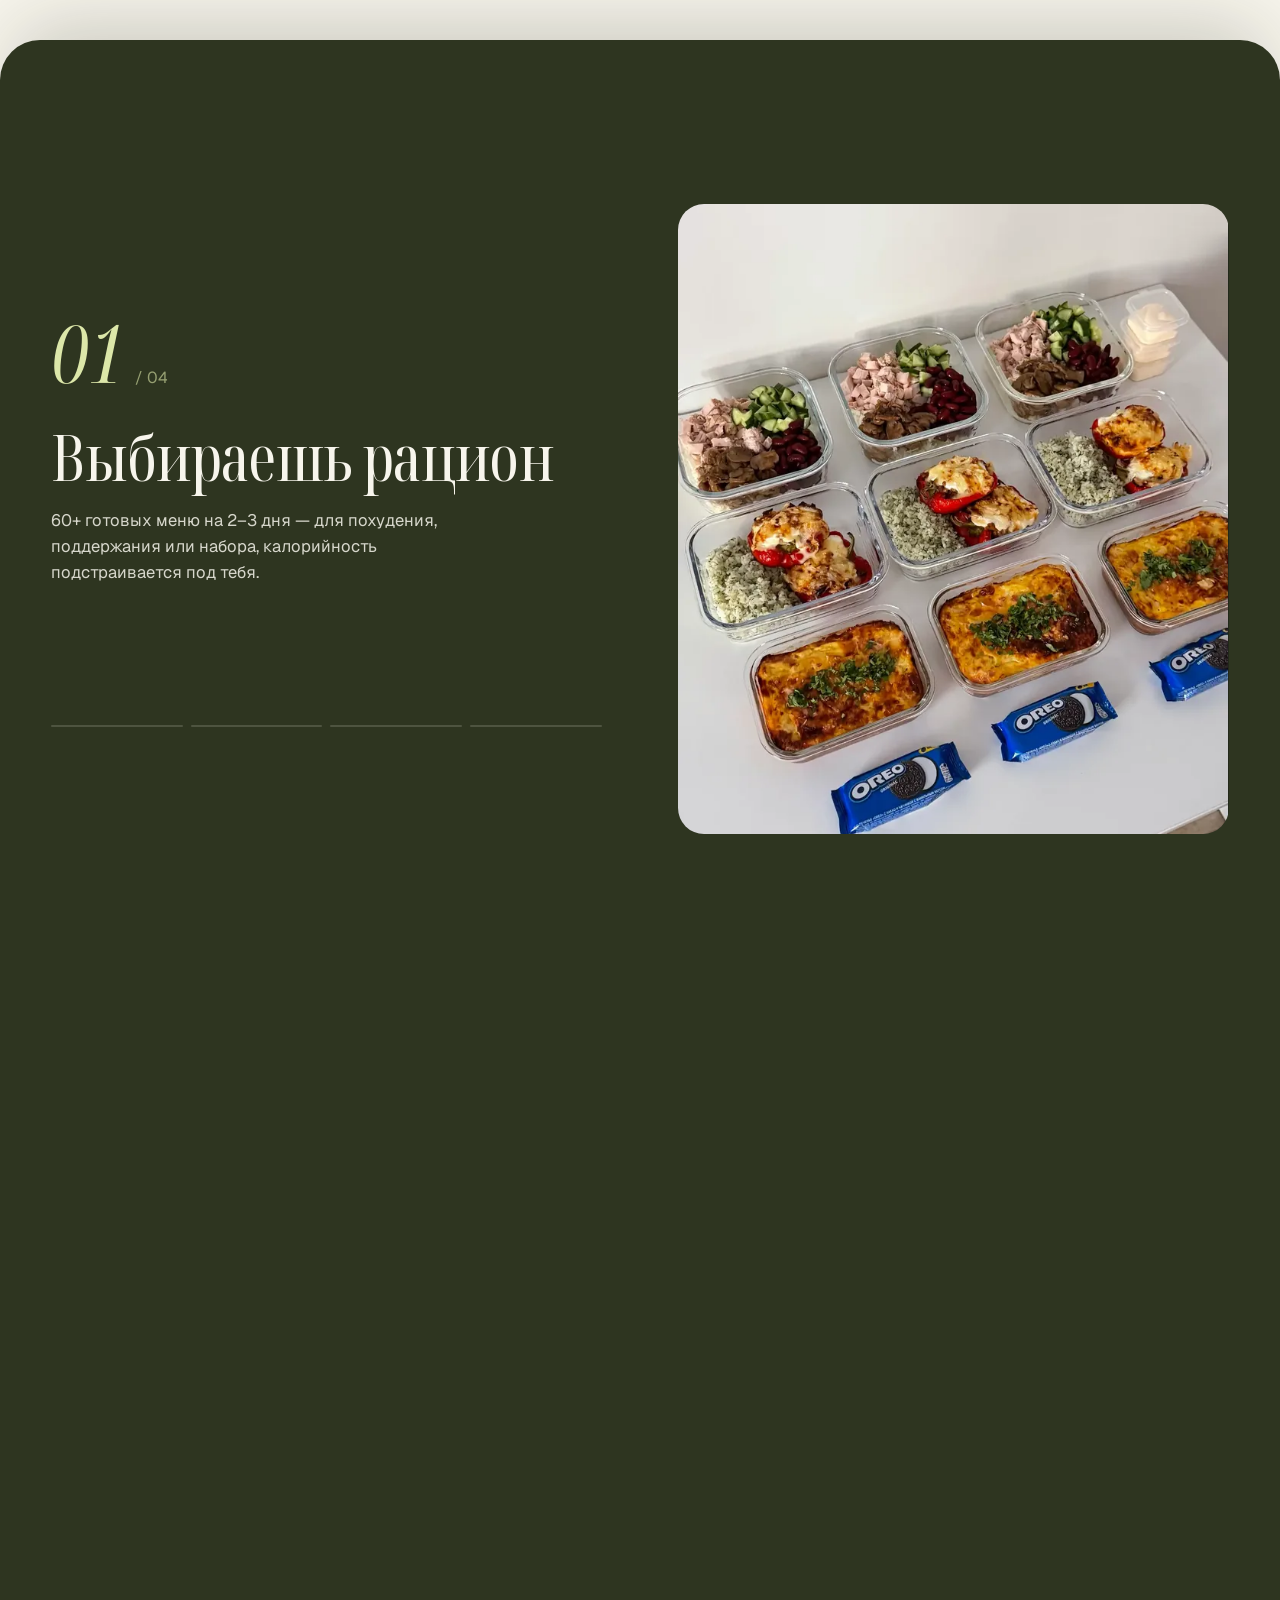
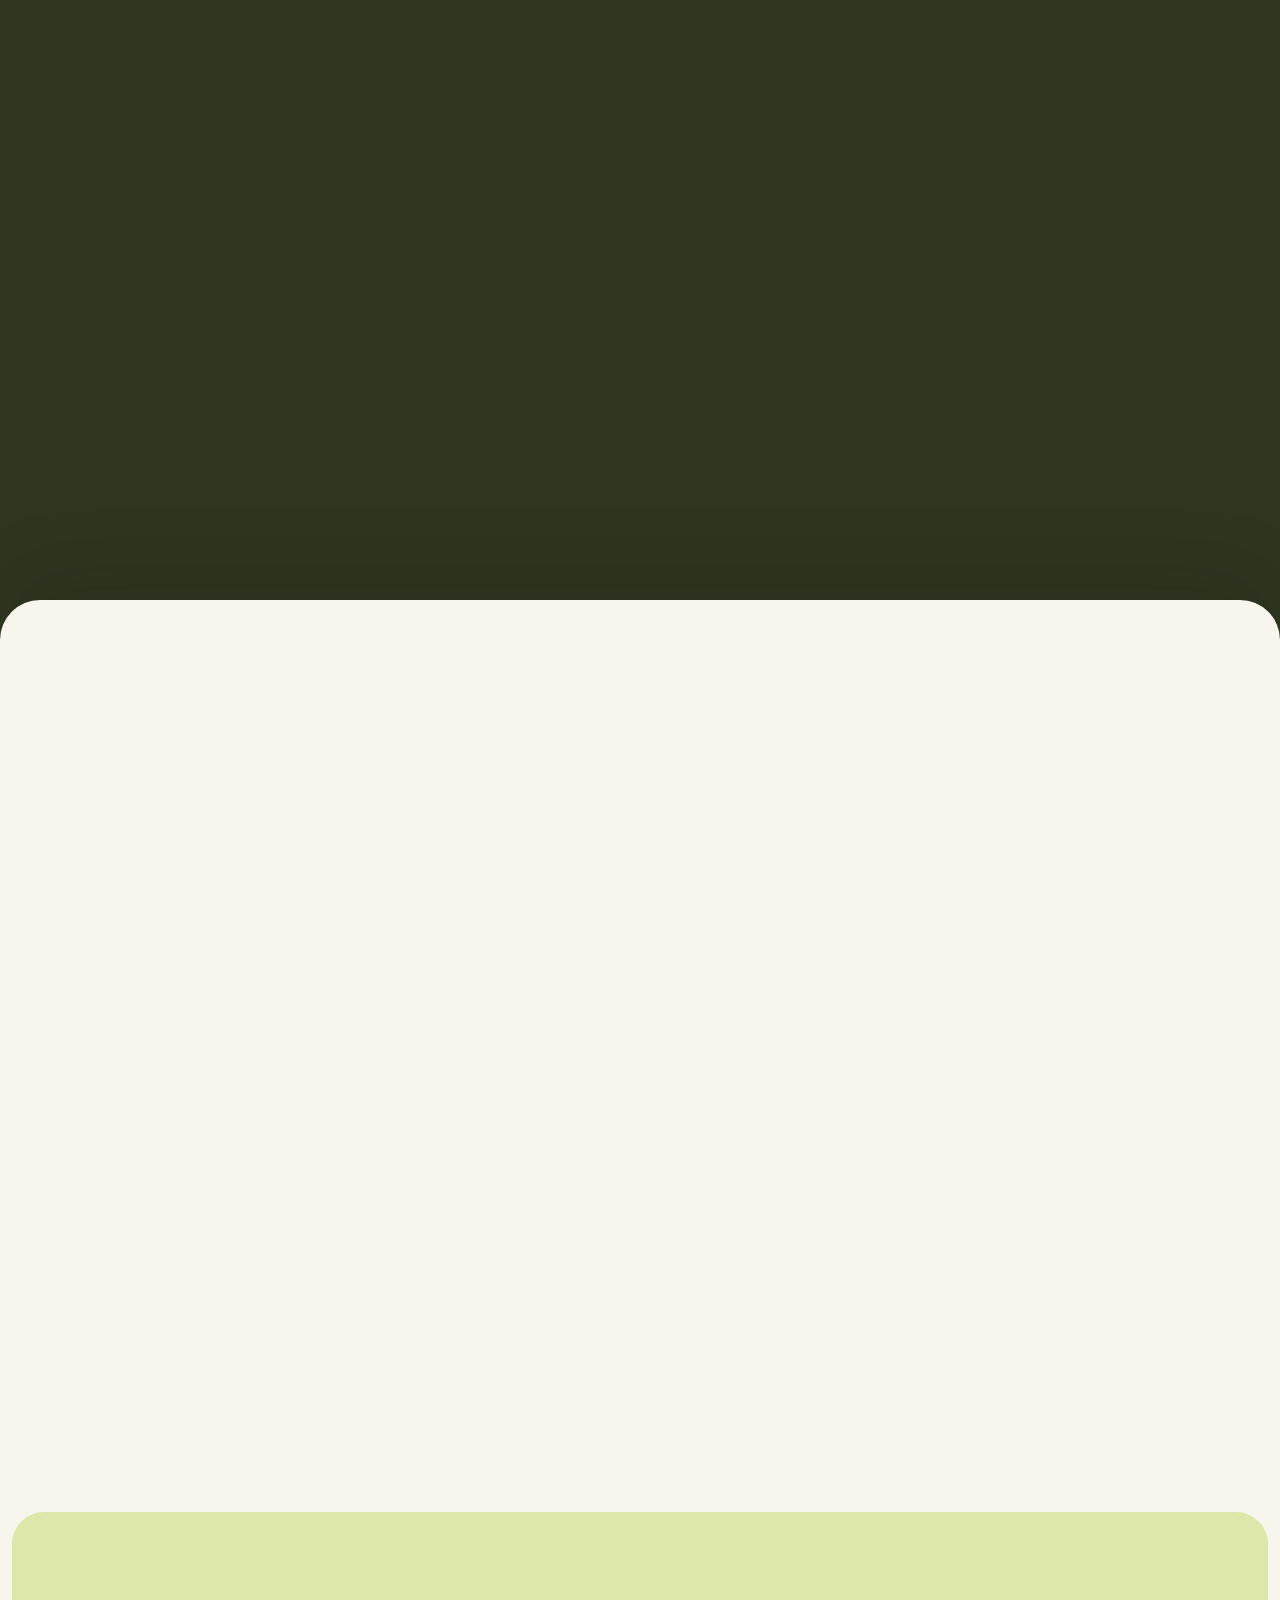
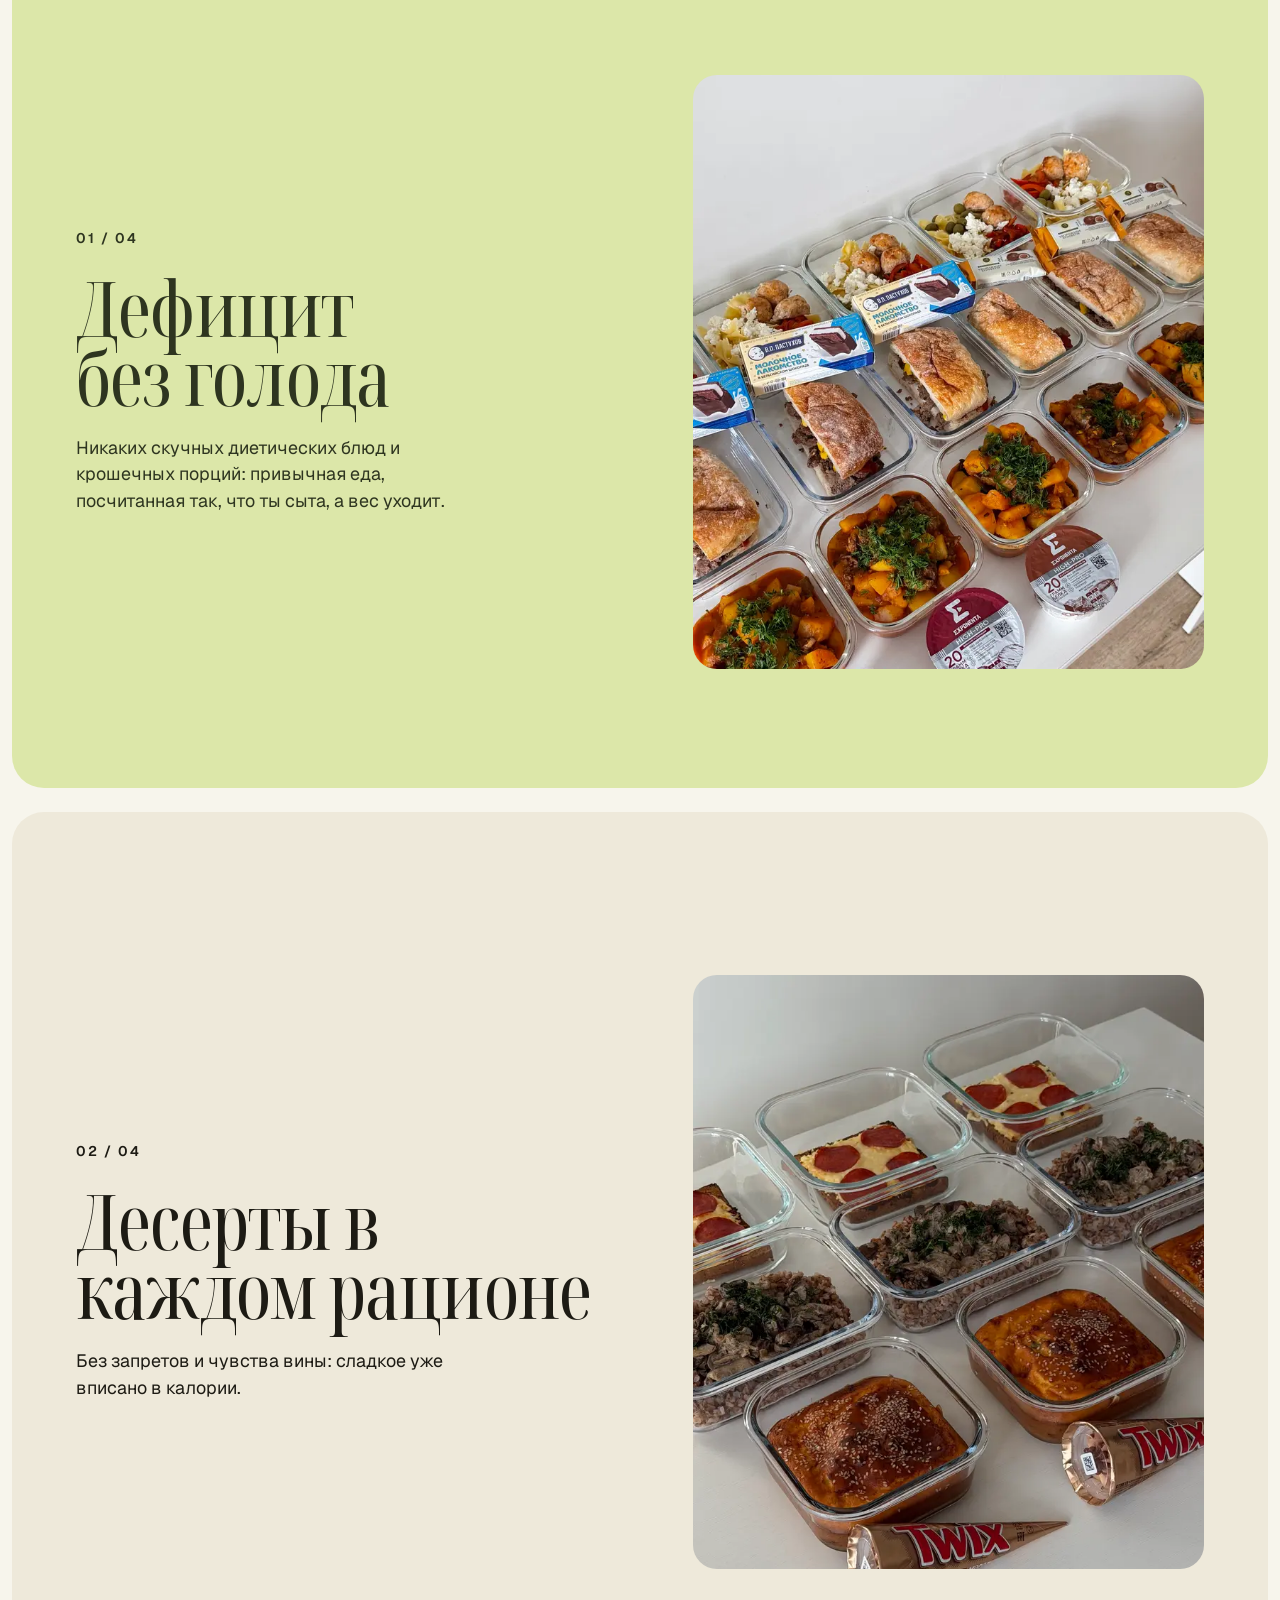
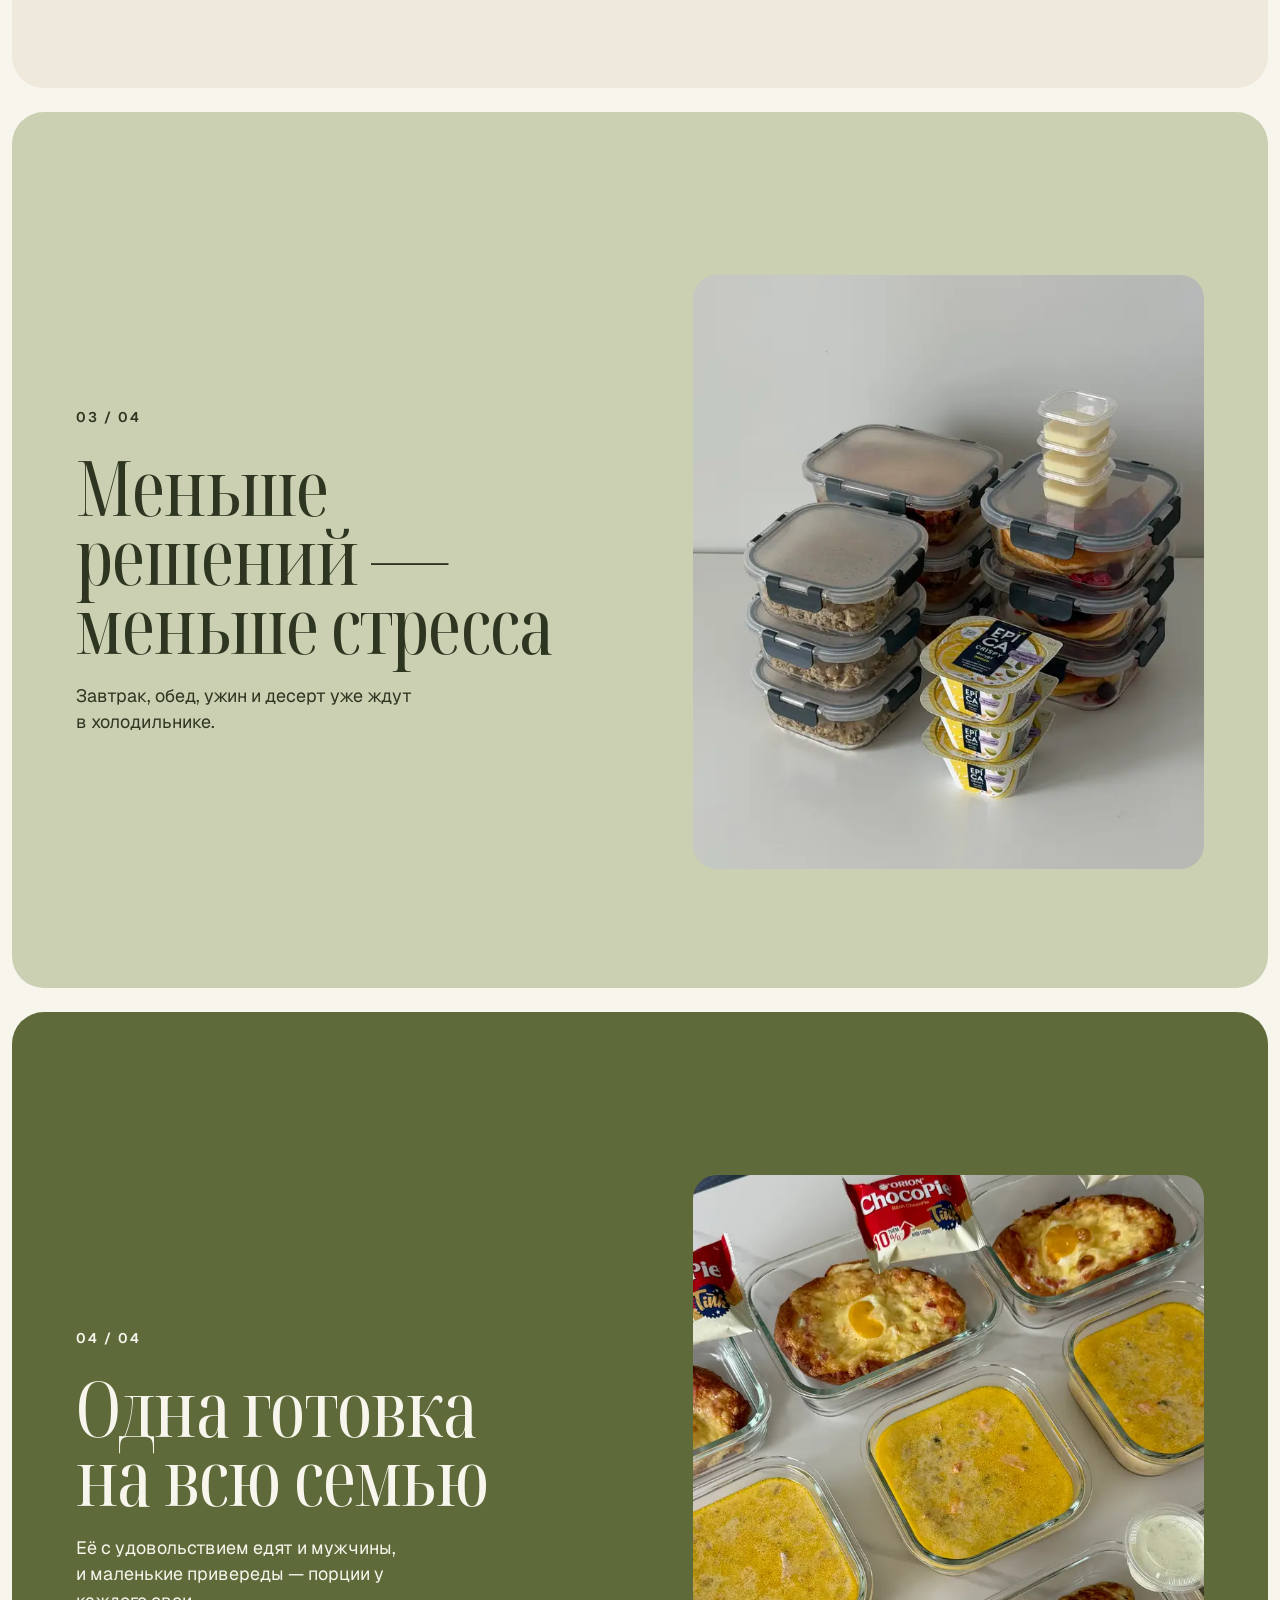
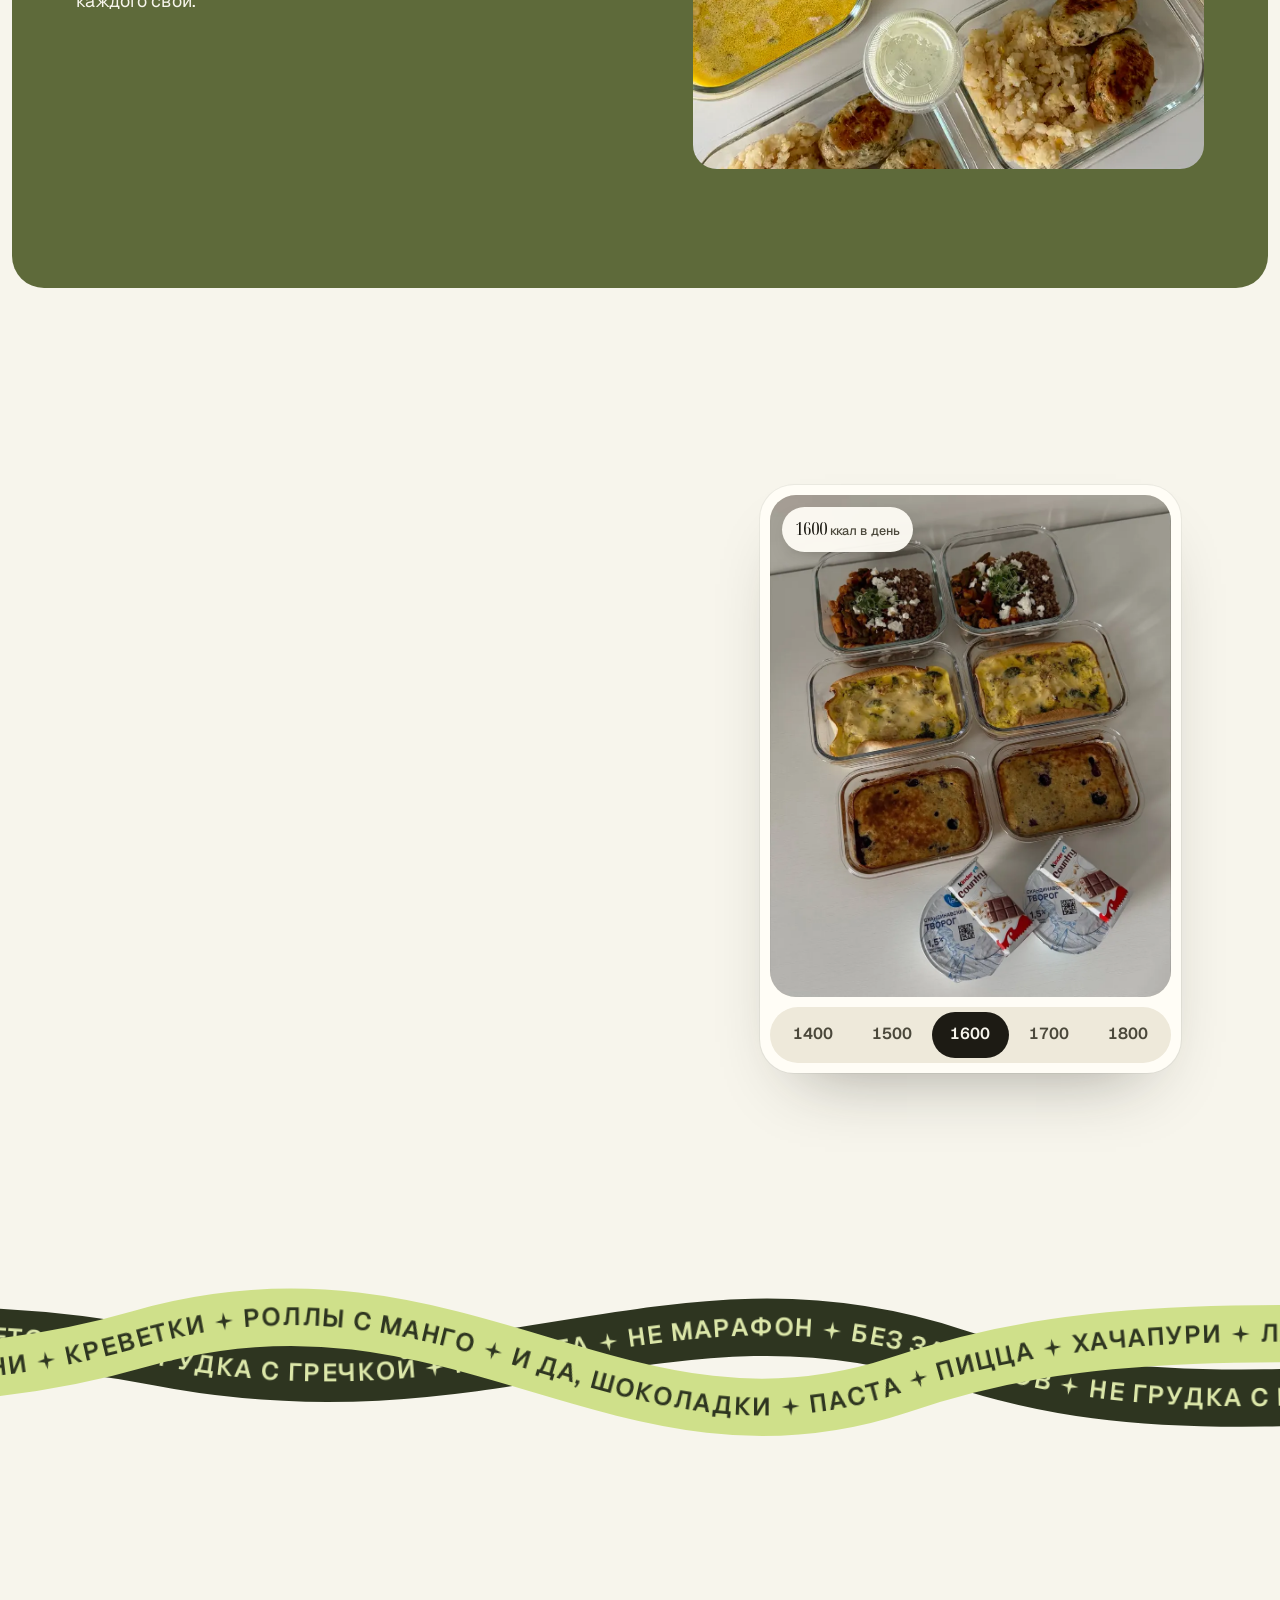
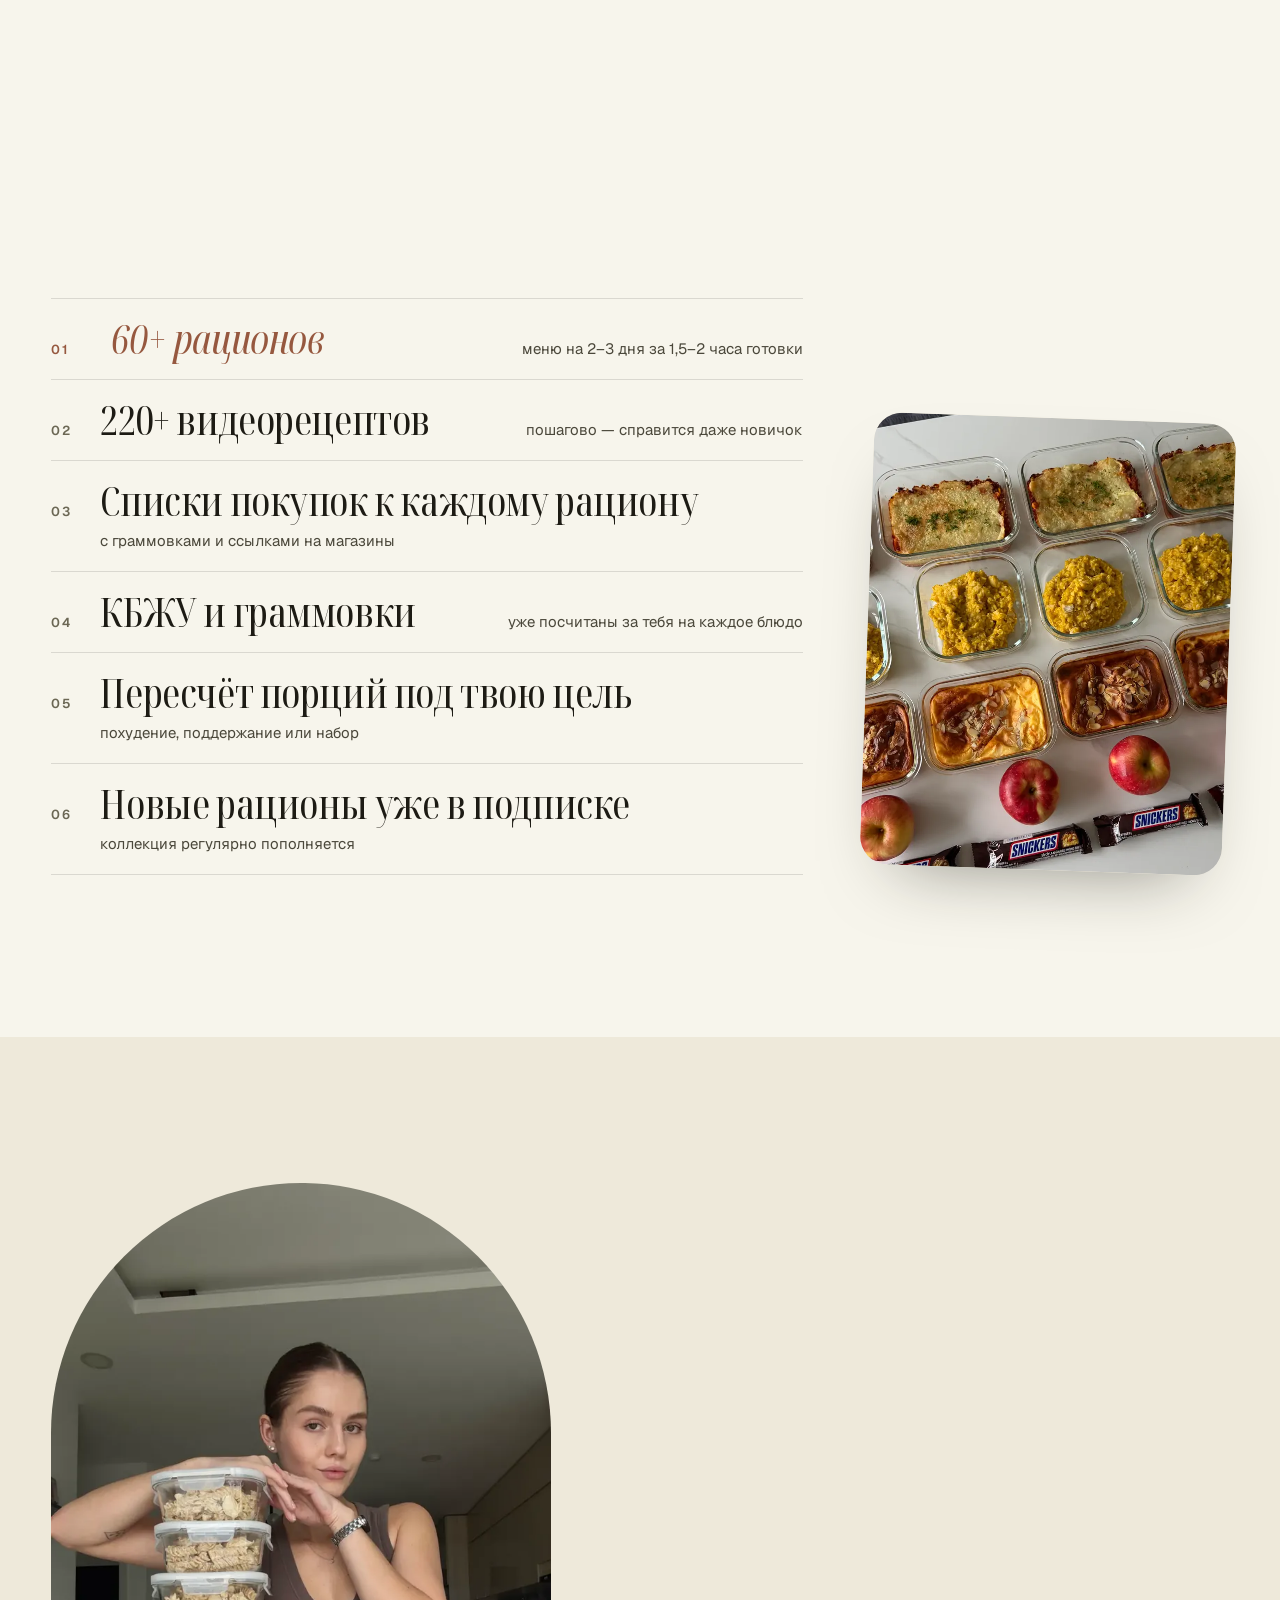
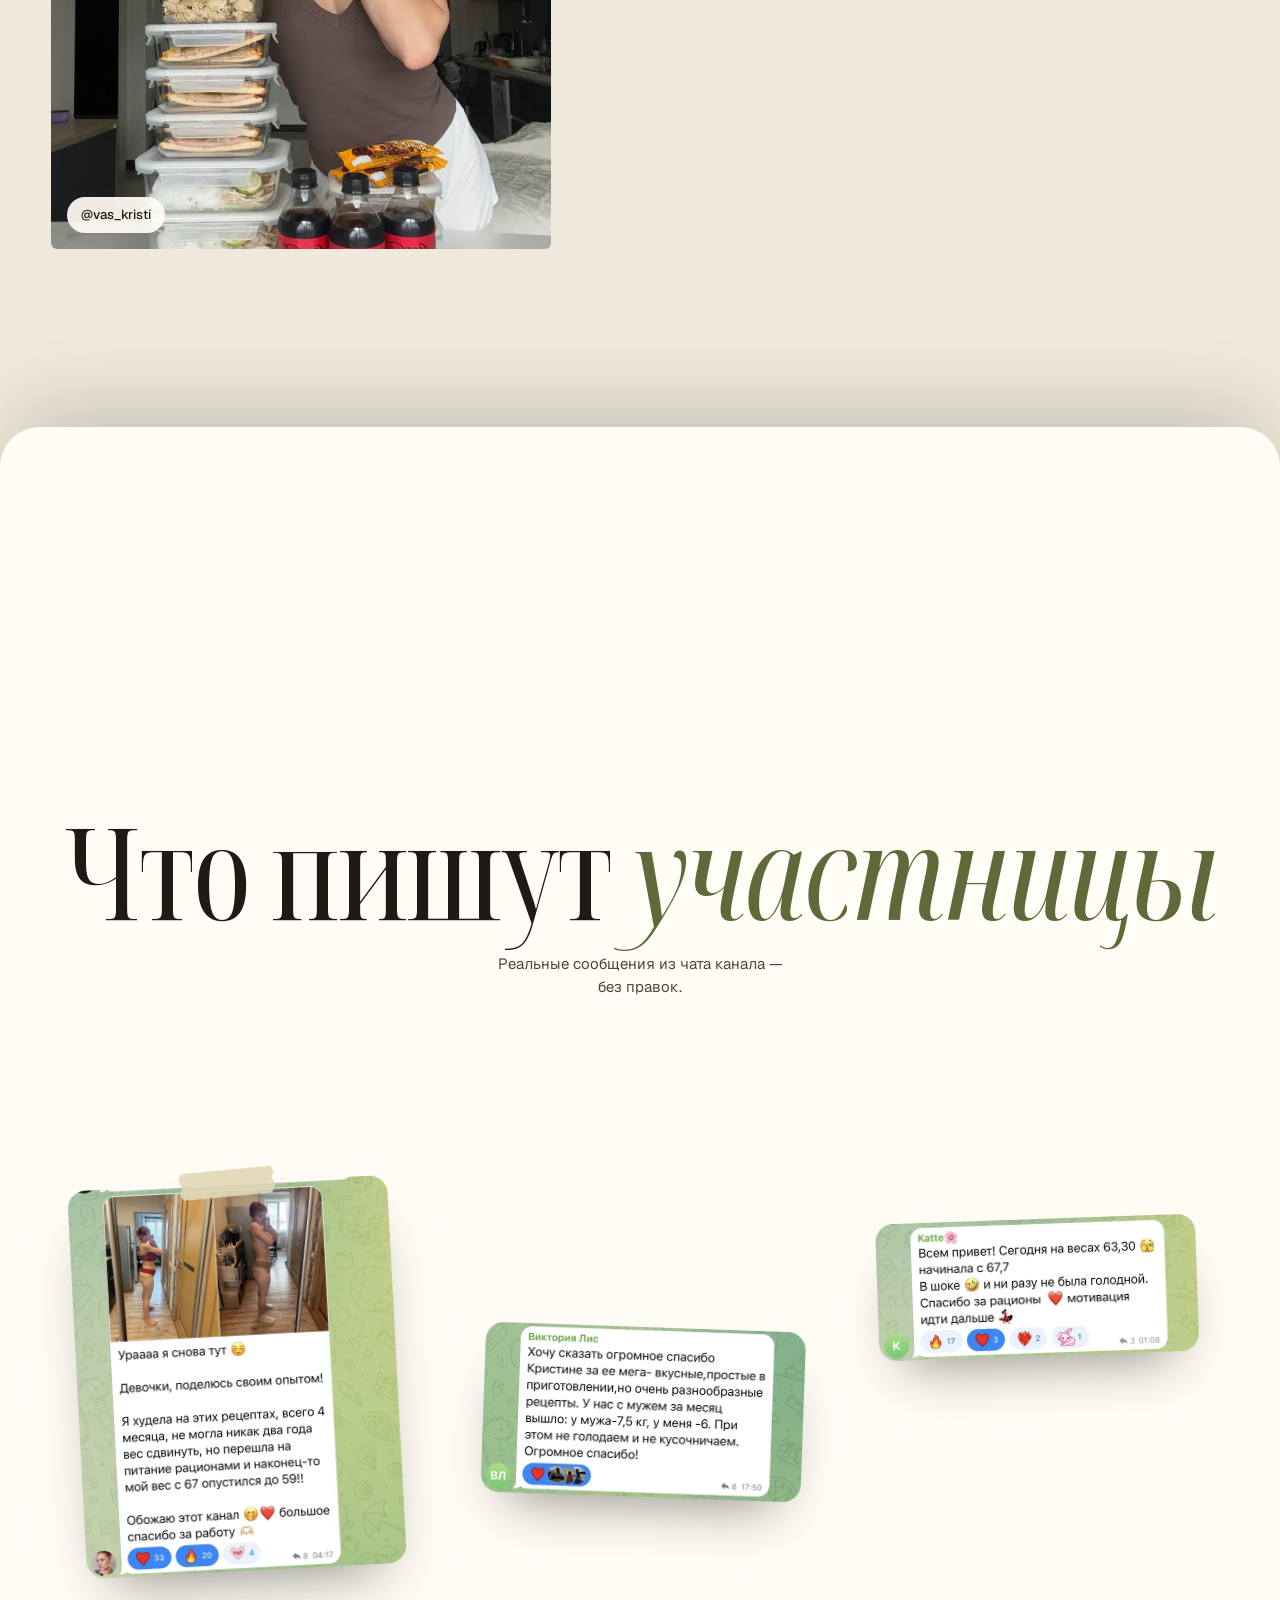
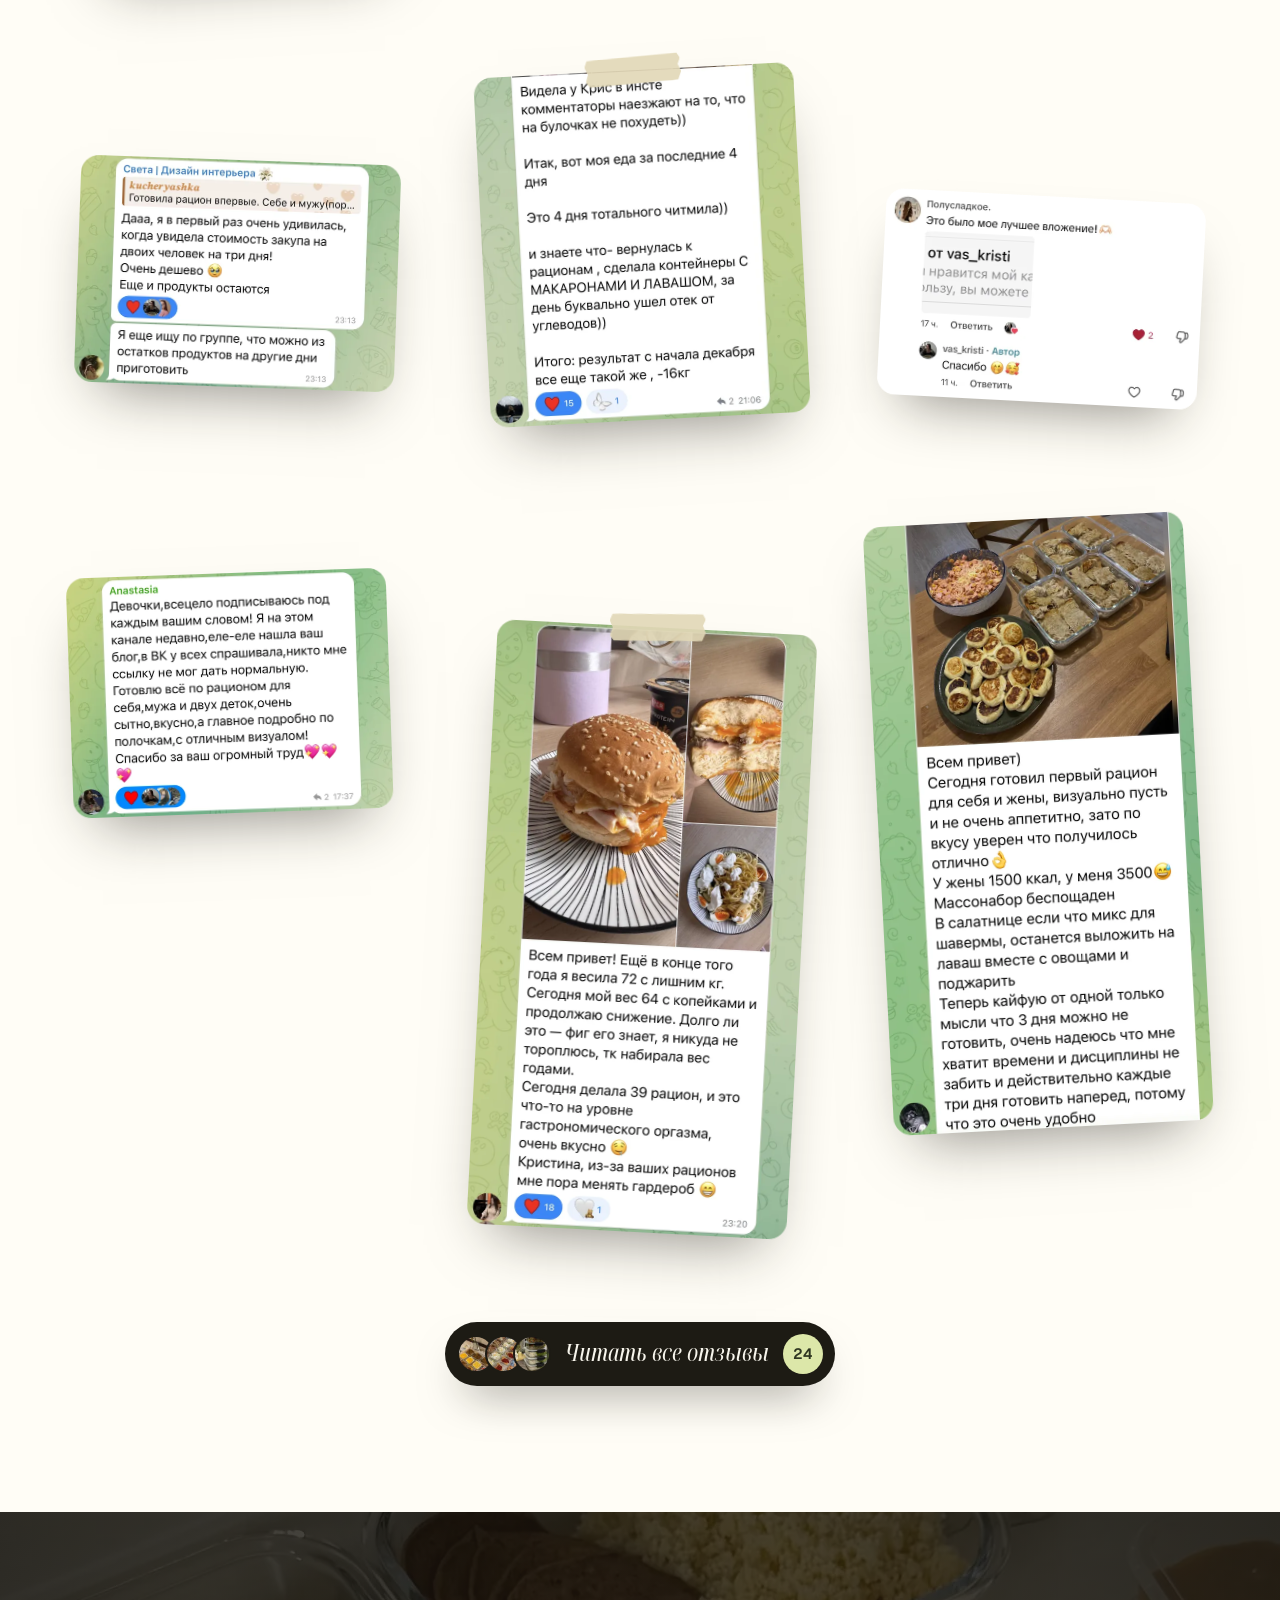
==== commit e169224f: "Метка версии у css/js, чтобы обновления видны сразу Co-Authored-By: Claude Opus 5.5 <noreply@anthrop" ====
--- a/index.html
+++ b/index.html
@@ -41,7 +41,7 @@
   <link rel="preload" as="image" href="assets/img/mascot-240.webp" fetchpriority="high">
   <link rel="preload" as="image" href="assets/img/hero-poster-wide.webp" media="(min-width: 768px)">
   <link rel="preload" as="image" href="assets/img/hero-poster.webp" media="(max-width: 767px)">
-  <link rel="stylesheet" href="assets/css/style.css">
+  <link rel="stylesheet" href="assets/css/style.css?v=dev">
   <script>document.documentElement.classList.add('js');setTimeout(function(){var d=document.documentElement;if(!d.classList.contains('ready')){d.classList.remove('js');d.classList.add('no-loader')}},6000);</script>
 
   <script type="application/ld+json">
@@ -511,6 +511,6 @@
   <script src="assets/vendor/gsap.min.js" defer></script>
   <script src="assets/vendor/ScrollTrigger.min.js" defer></script>
   <script src="assets/vendor/lenis.min.js" defer></script>
-  <script src="assets/js/main.js" defer></script>
+  <script src="assets/js/main.js?v=dev" defer></script>
 </body>
 </html>
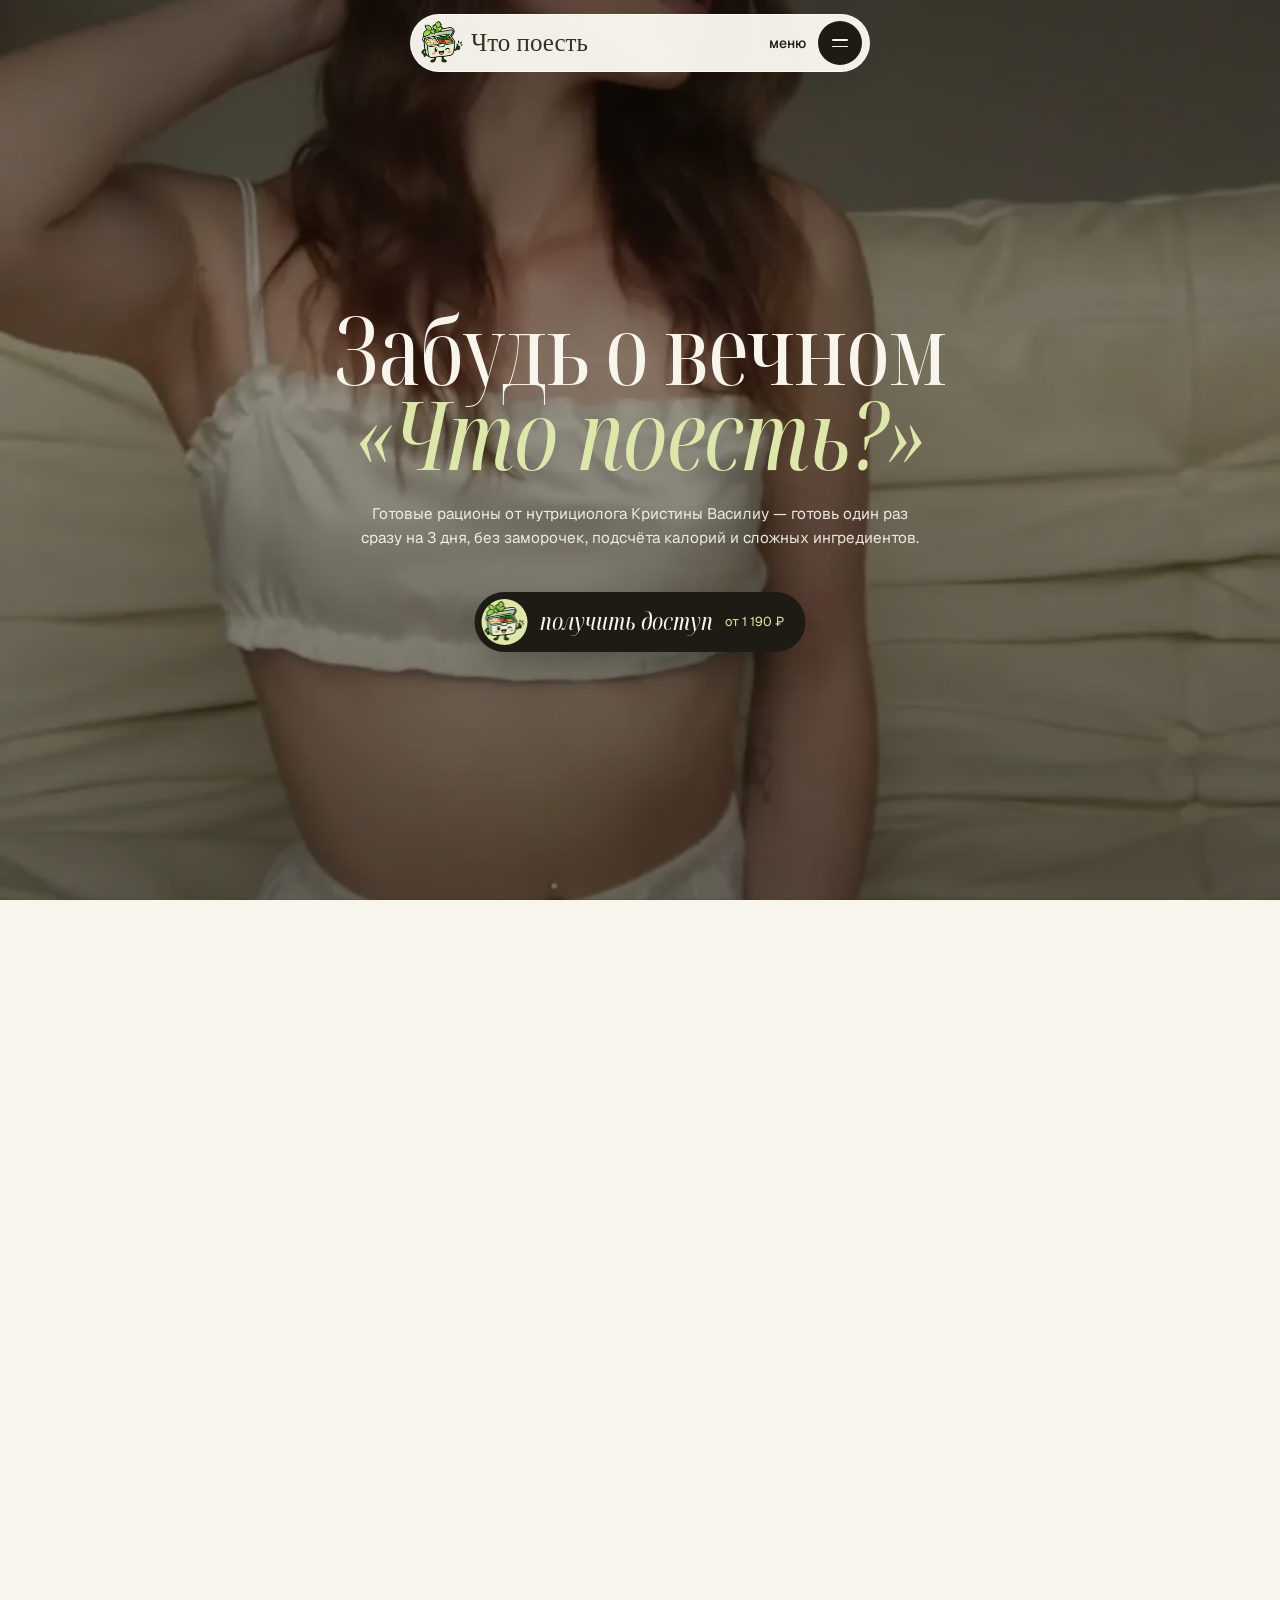
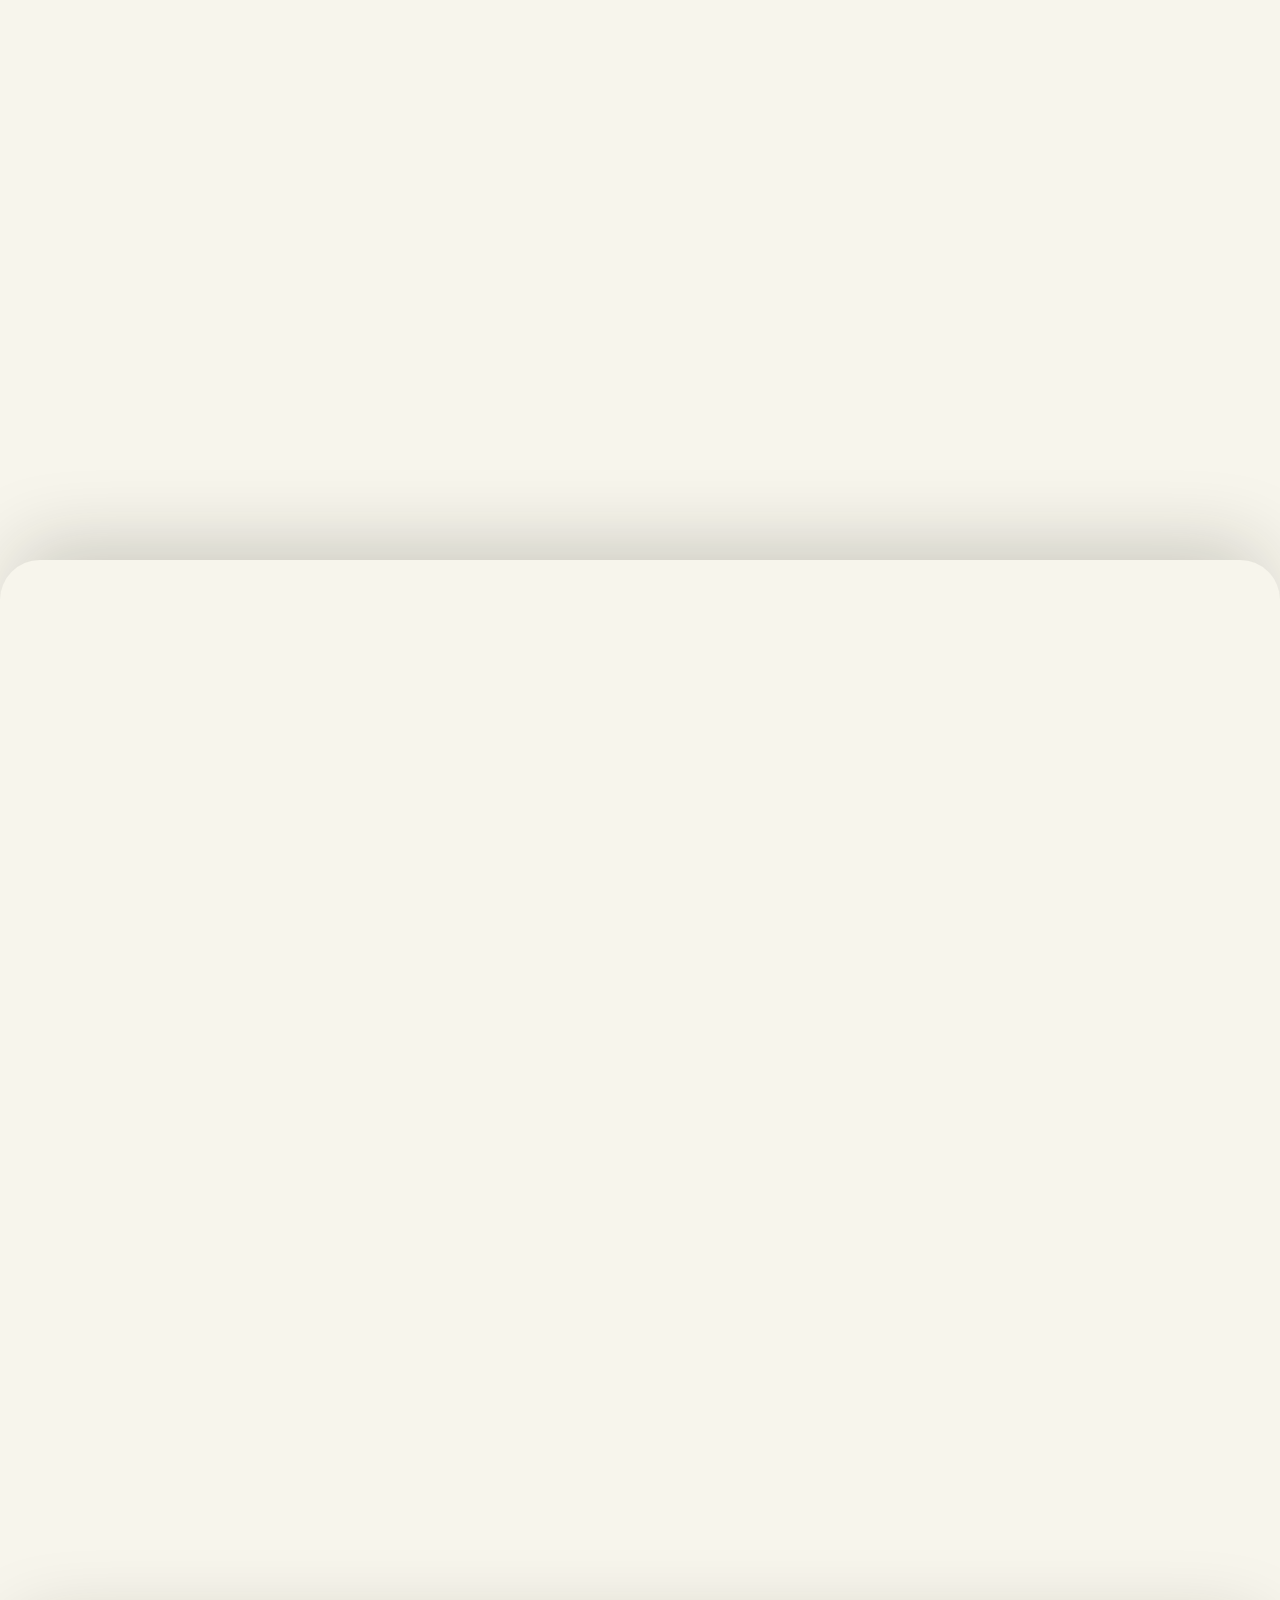
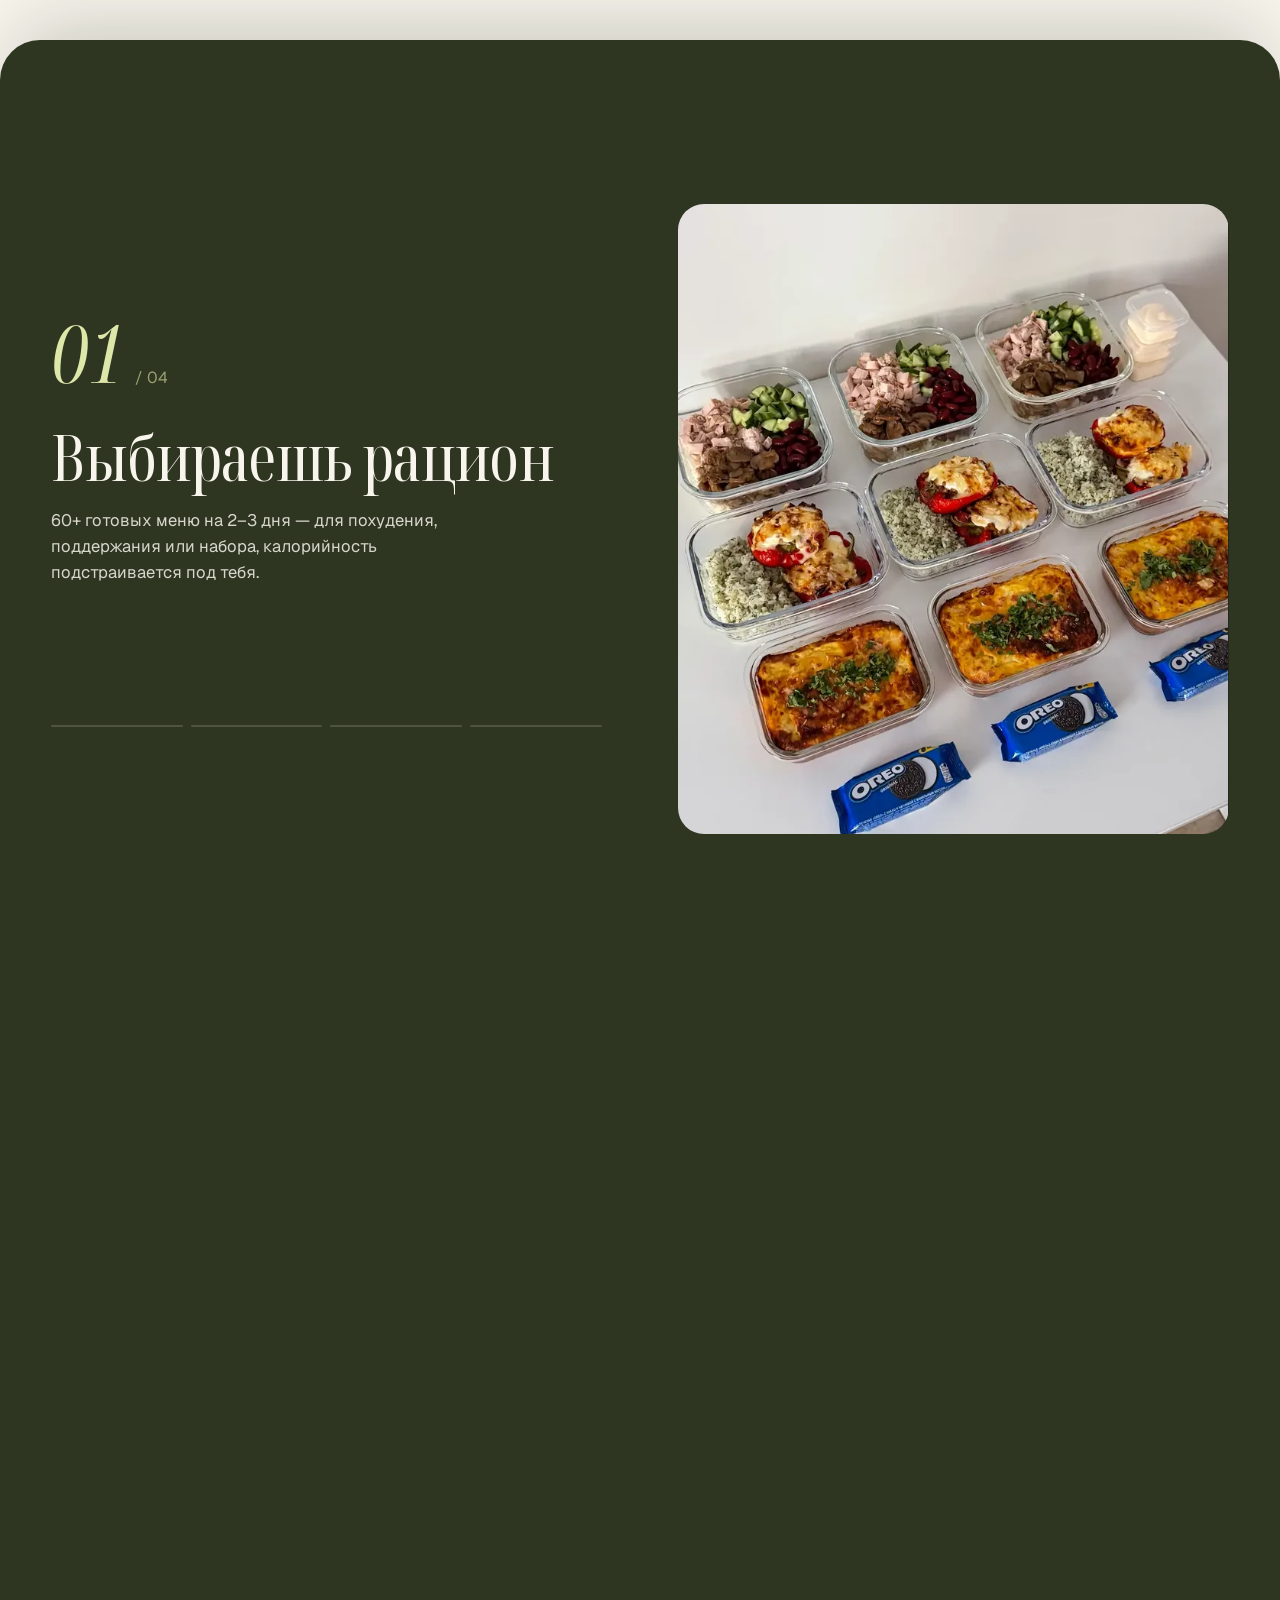
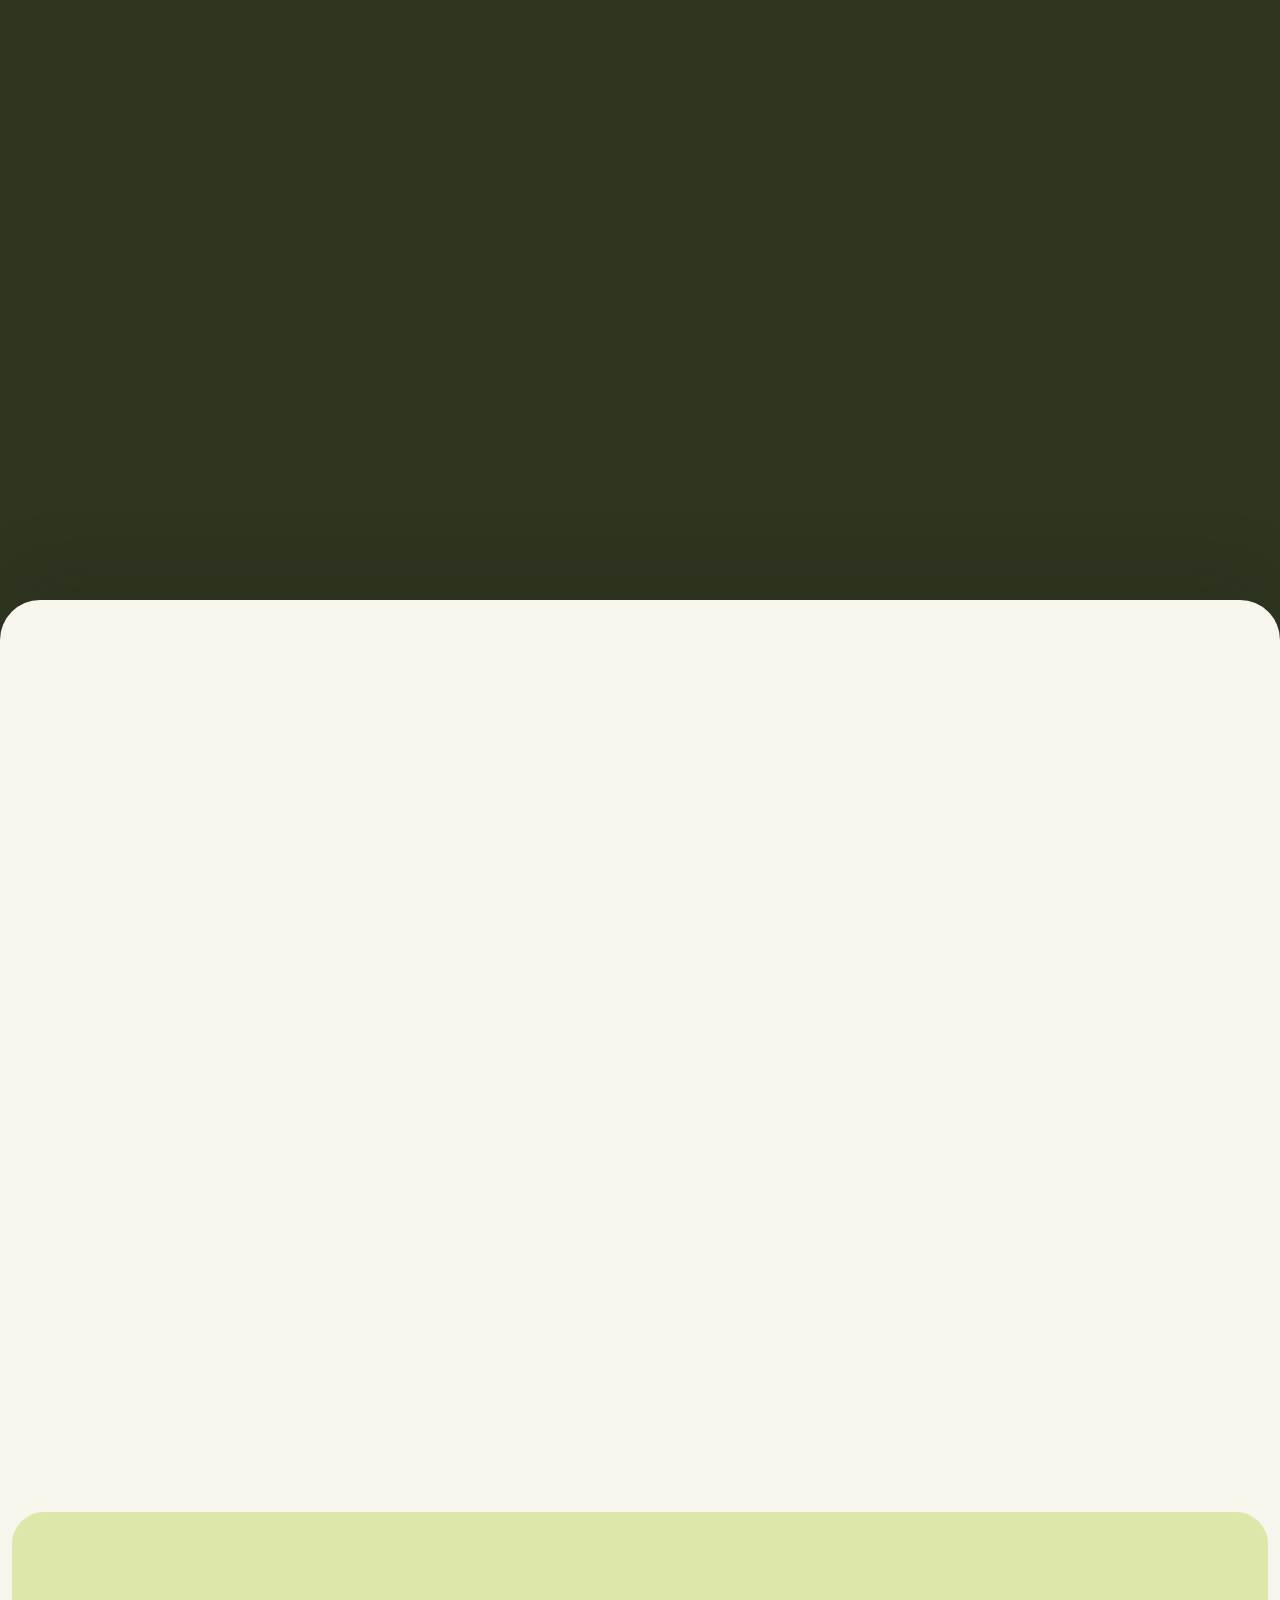
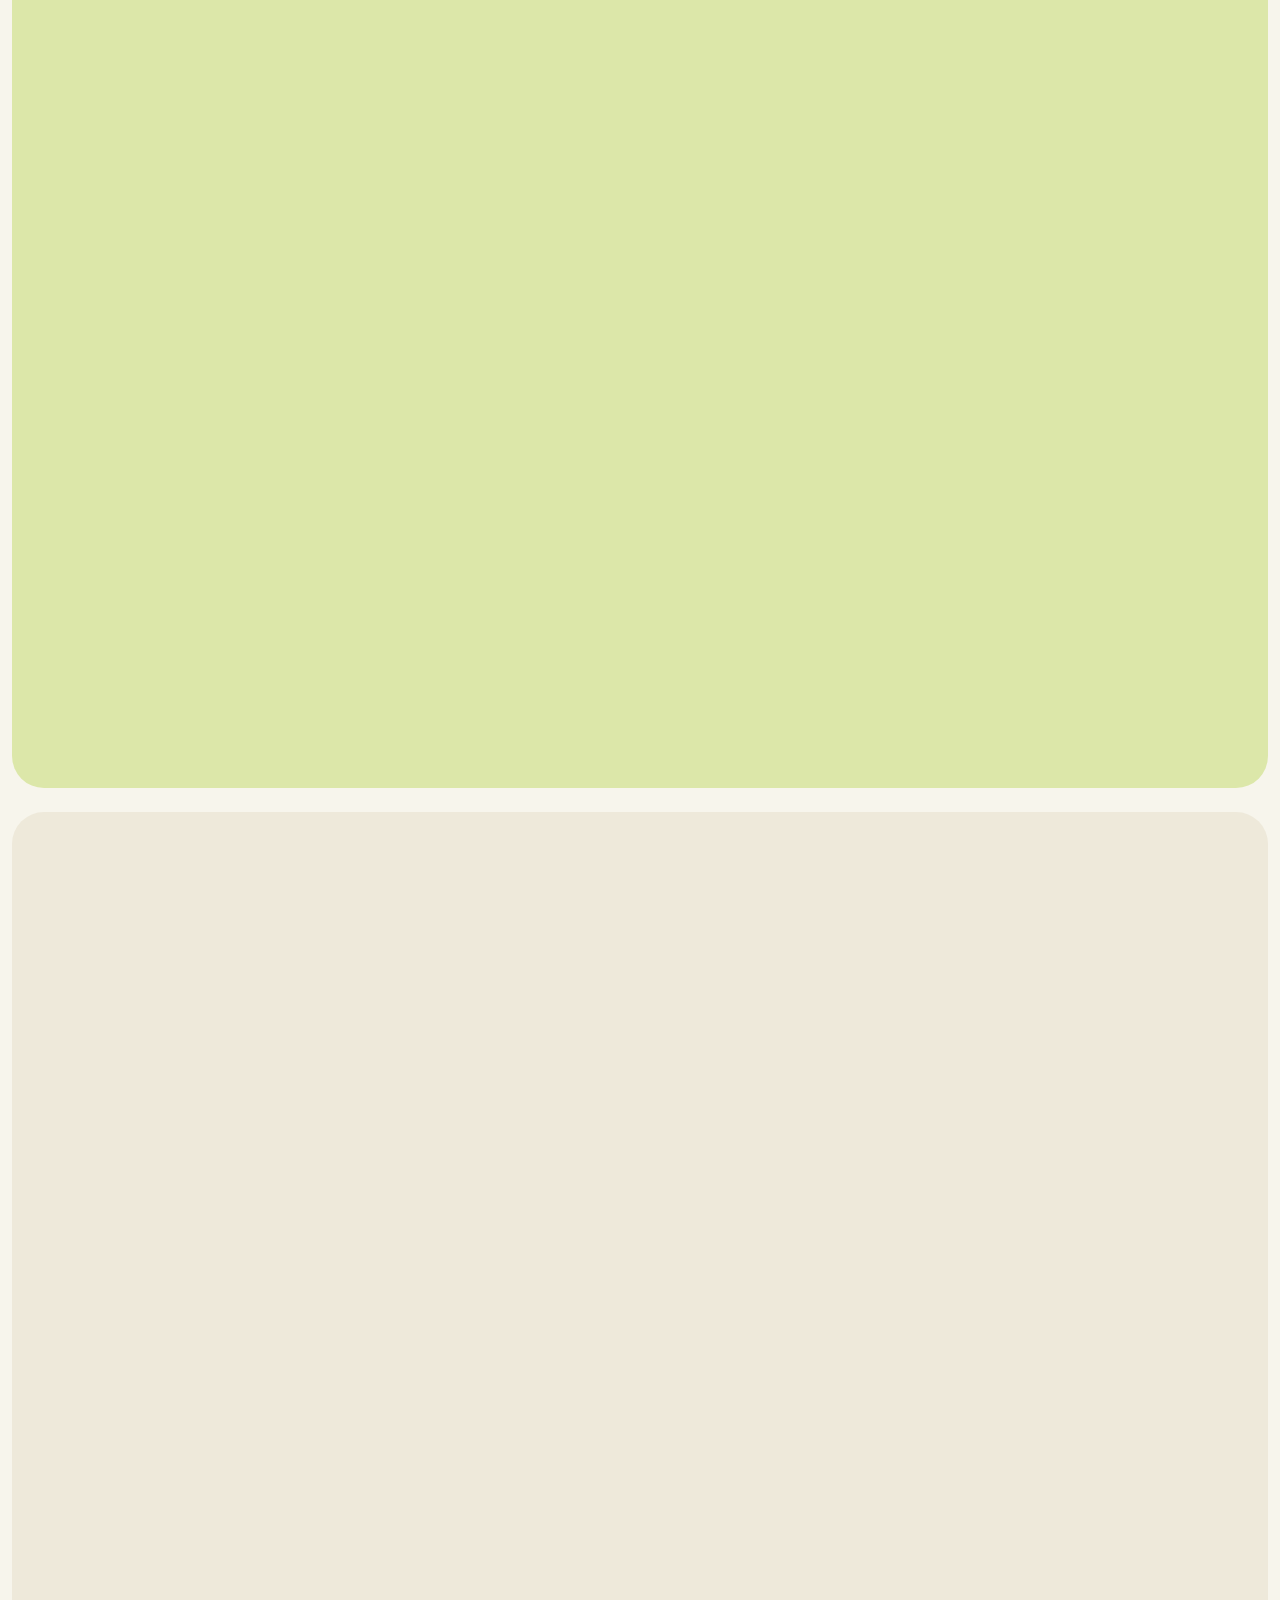
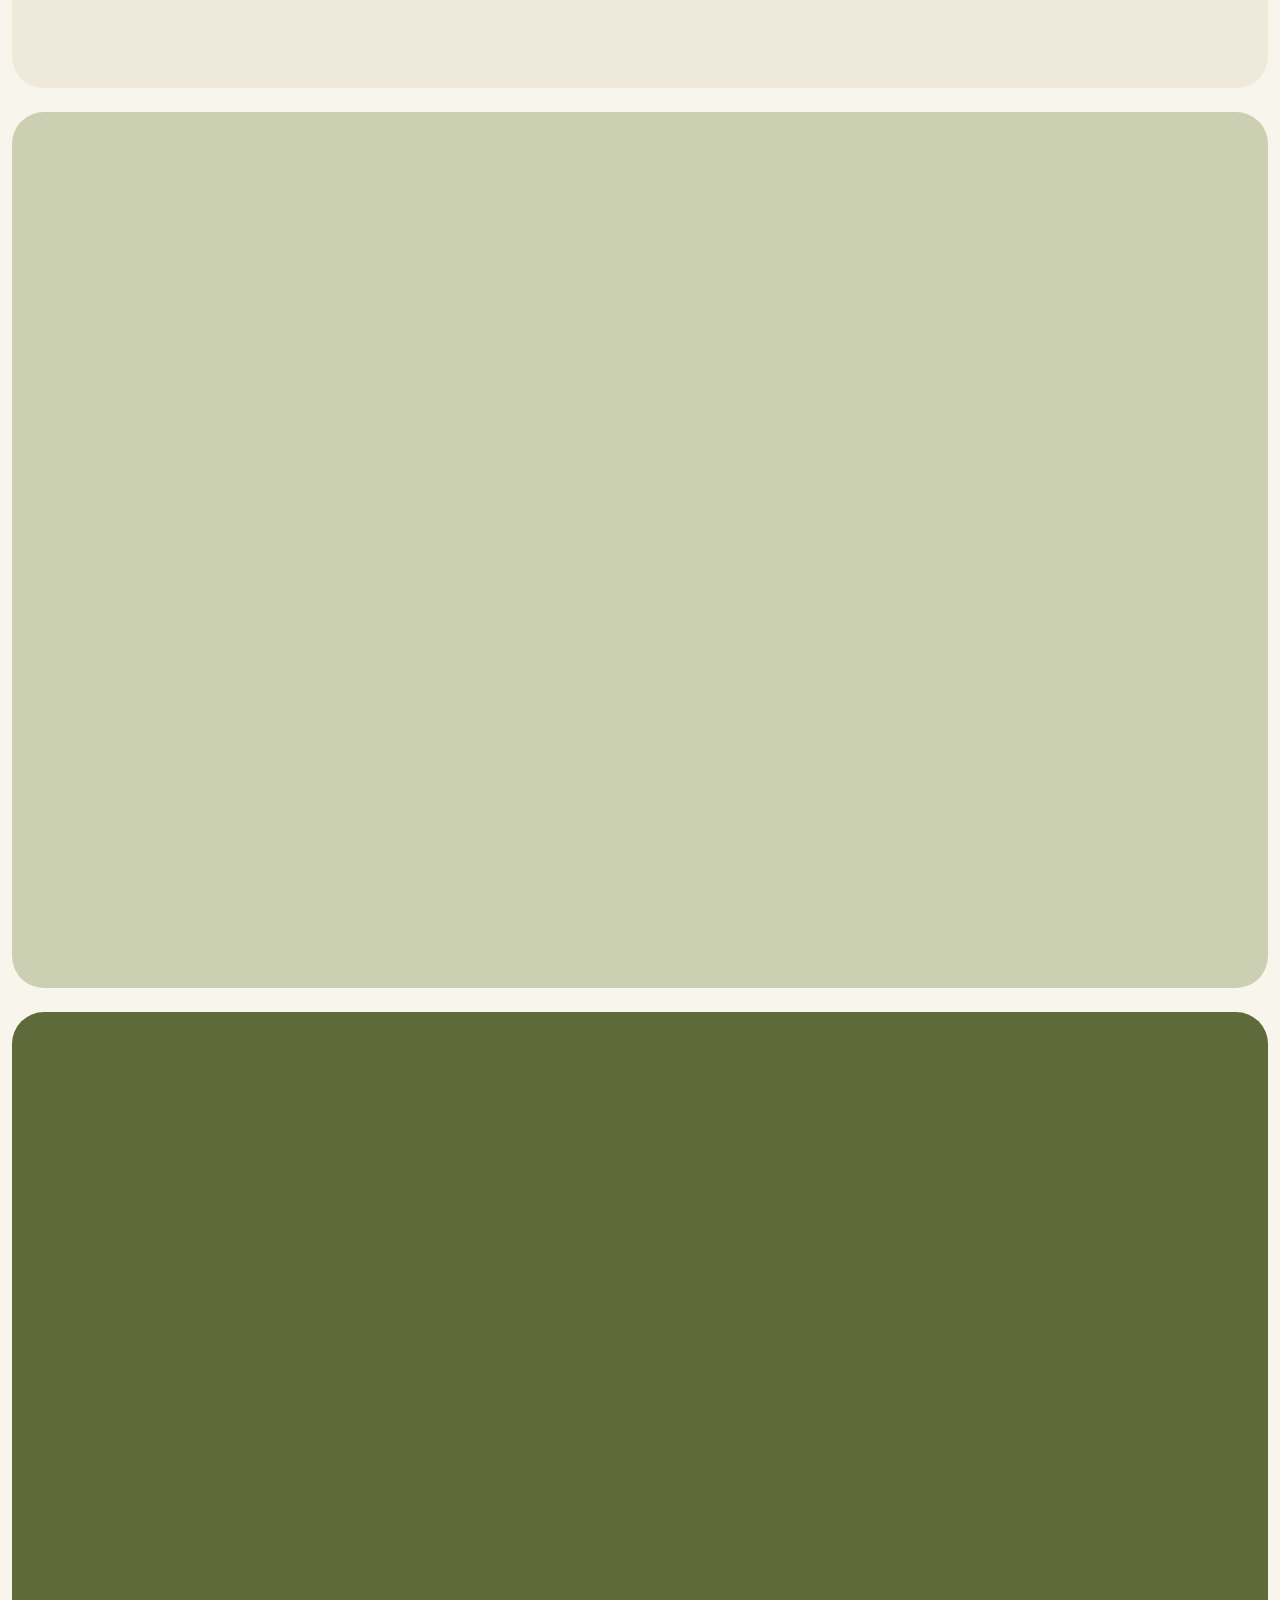
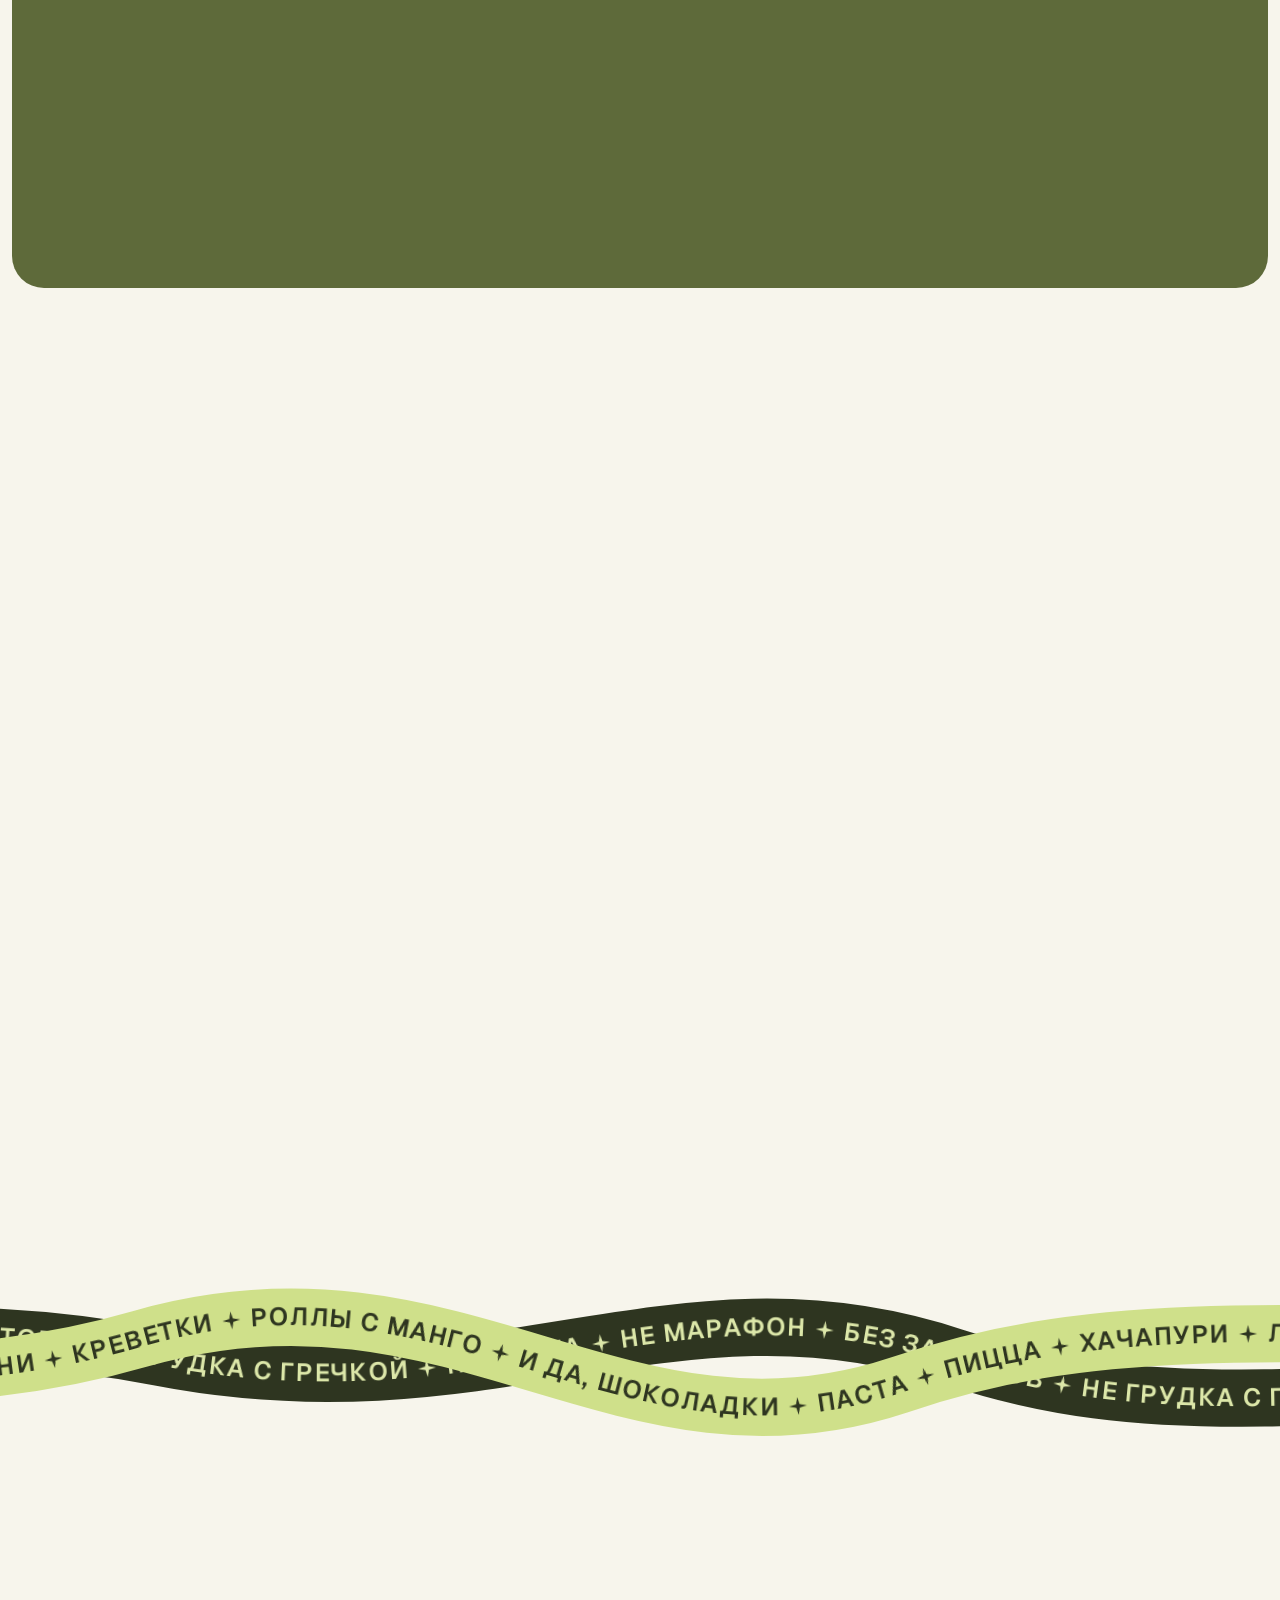
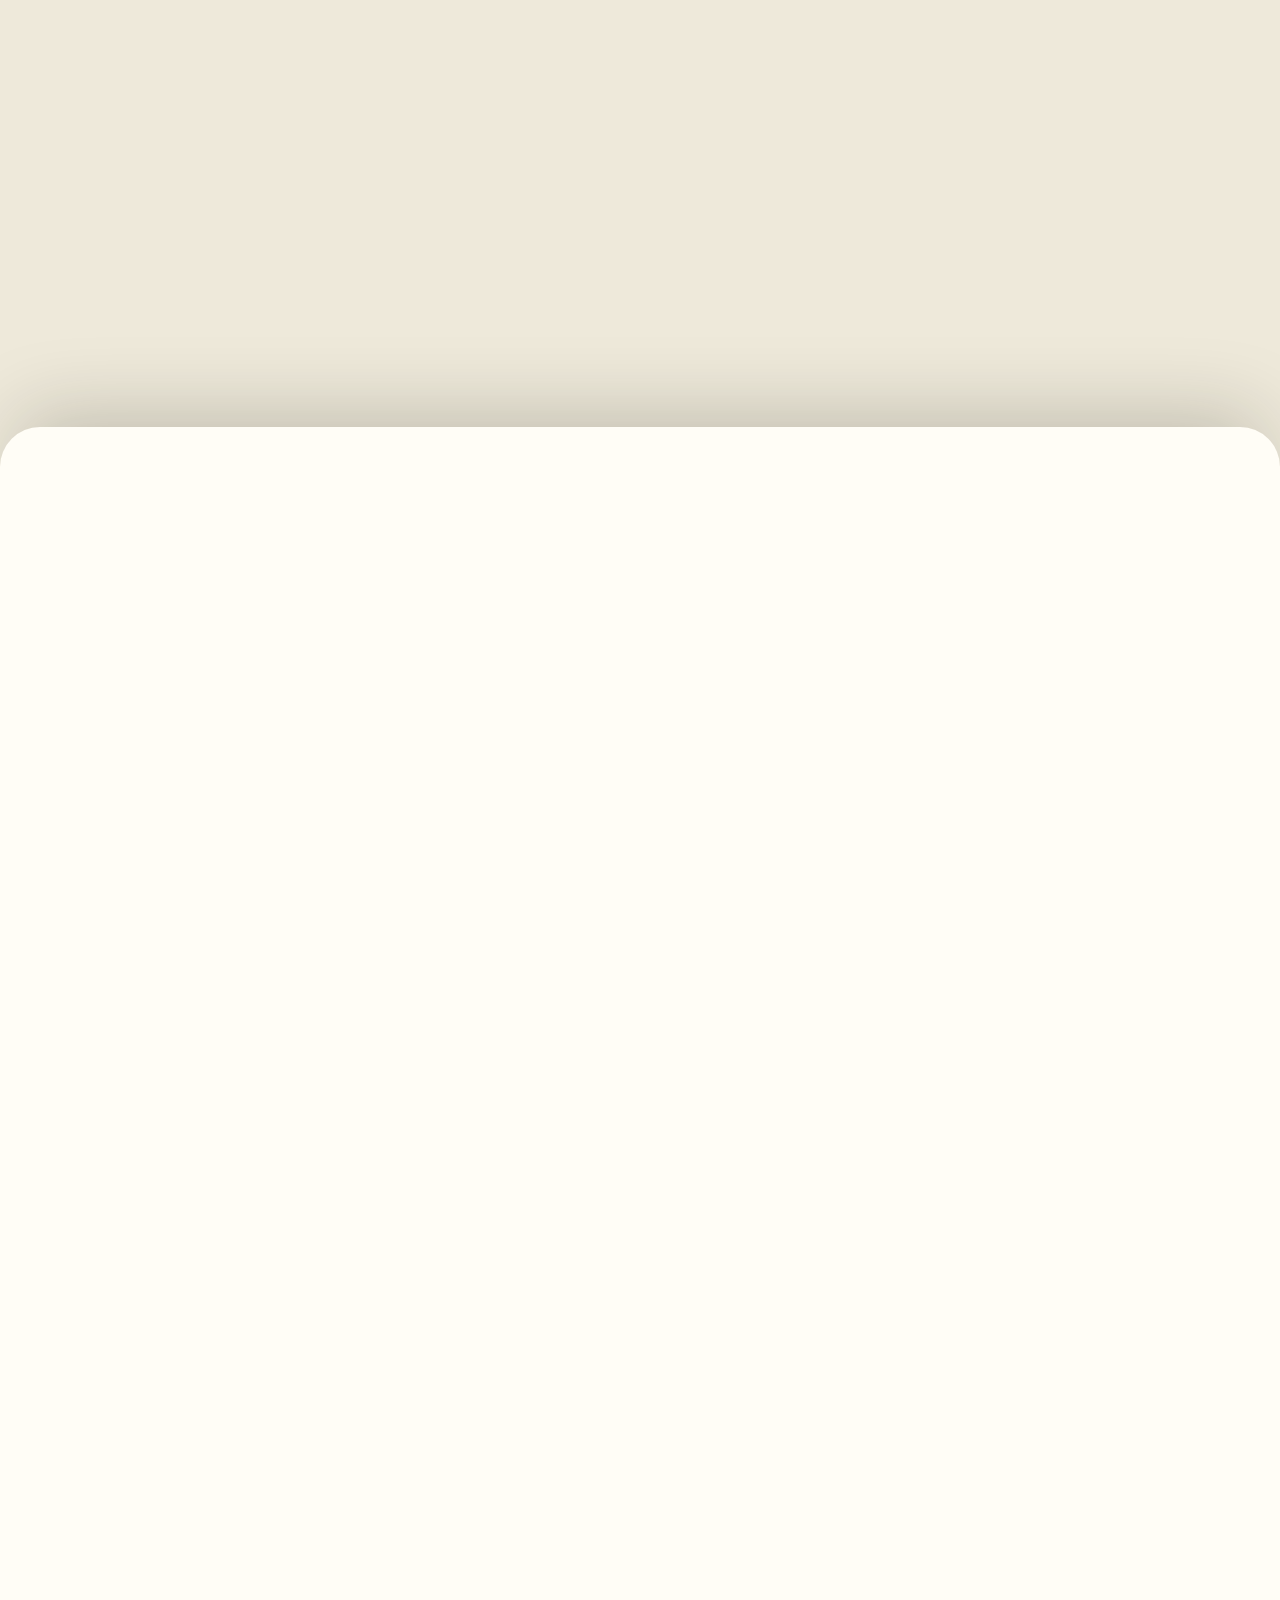
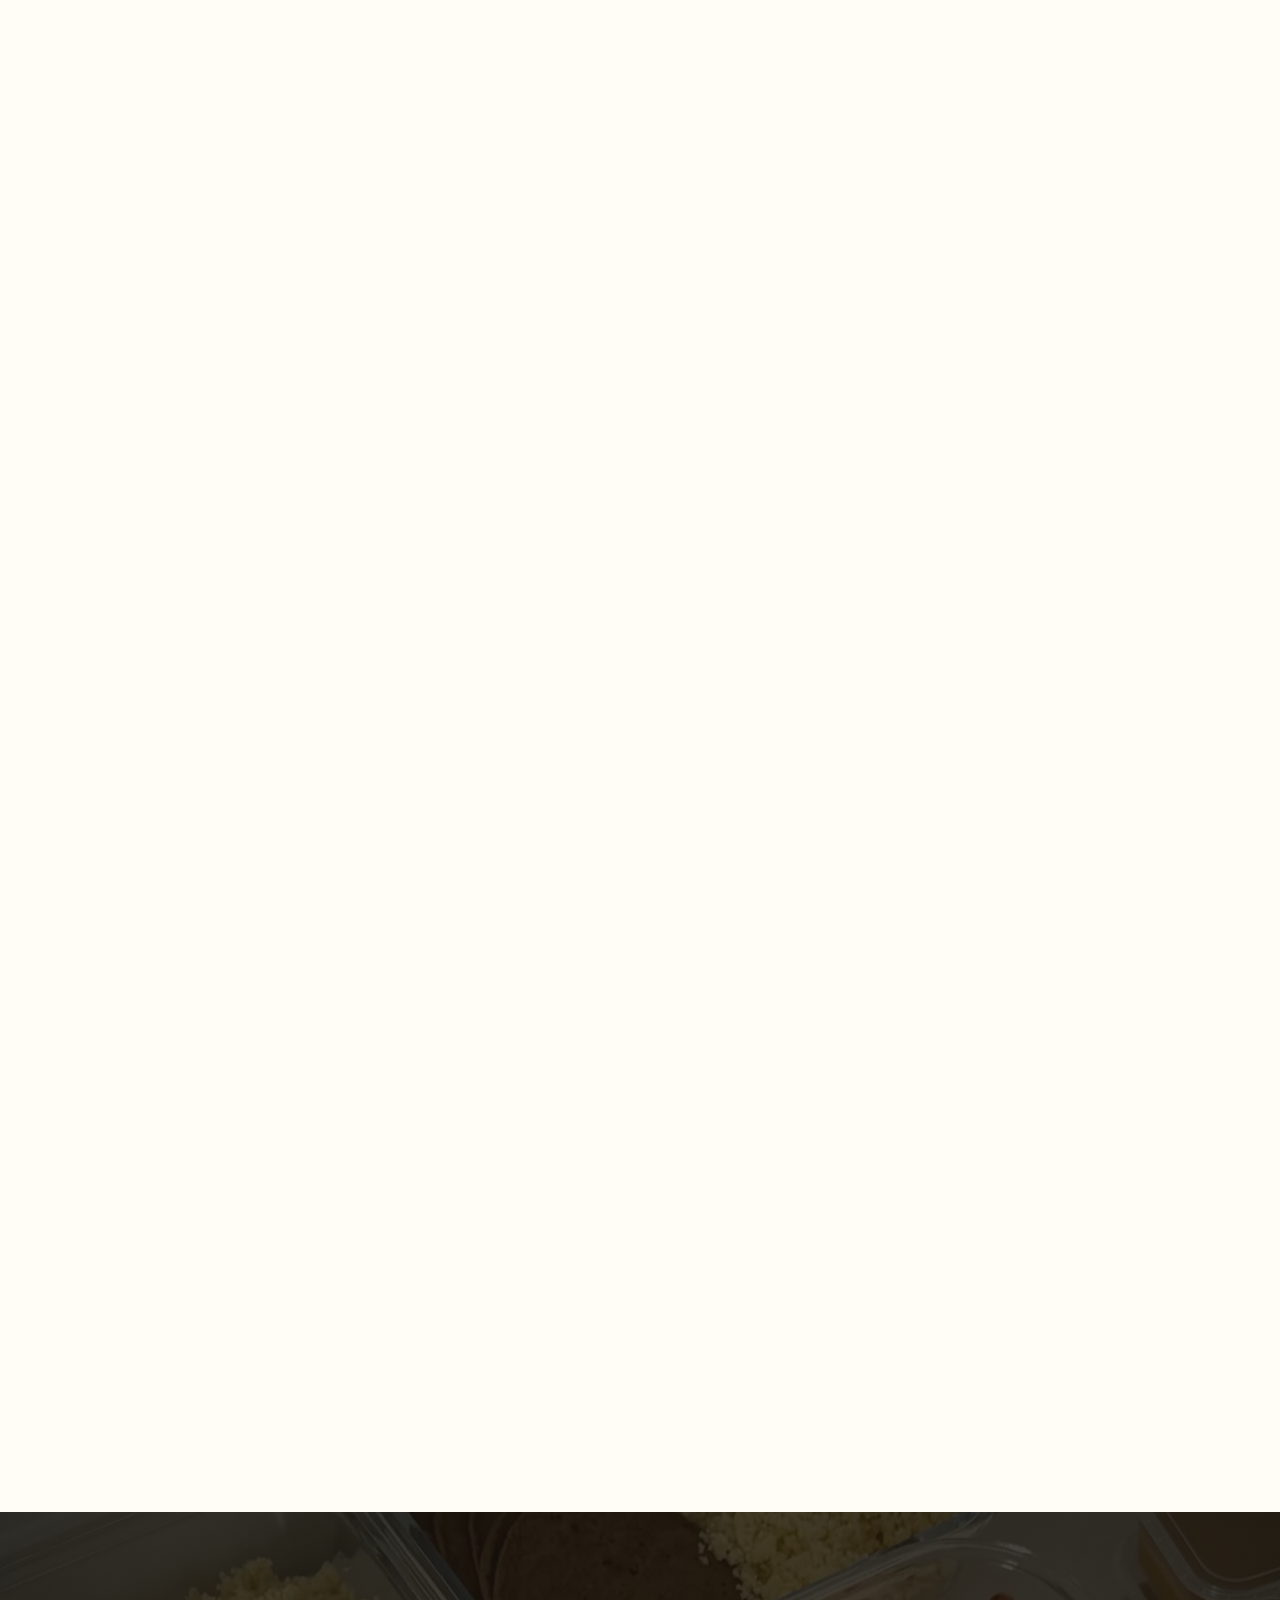
==== commit b3907eec: "Разбивка заголовков «Ты устала…» и финала по строкам Co-Authored-By: Claude Opus 5.5 <noreply@anthro" ====
--- a/index.html
+++ b/index.html
@@ -235,7 +235,7 @@
       <div class="mission__sticky layer__sticky" data-layer-inner>
         <div class="garden" data-garden aria-hidden="true"></div>
         <div class="mission__inner">
-          <h2 class="mission__title" id="pain-title" data-reveal>Ты устала не от готовки, <em>а от вечного «Что поесть?»</em></h2>
+          <h2 class="mission__title" id="pain-title" data-reveal><span class="ln">Ты устала не от готовки,</span> <em><span class="ln">а от вечного</span> <span class="ln">«Что поесть?»</span></em></h2>
           <p class="mission__text" data-reveal>Каждый день одно и то же: придумать меню, подбить под КБЖУ, купить продукты… А хочется просто открыть холодильник и знать, что сегодня на ужин.</p>
           <p class="mission__strong" data-reveal>Со всем этим я уже разобралась за тебя.</p>
         </div>
@@ -483,7 +483,7 @@
     <!-- 11. ФИНАЛ + ПОДВАЛ -->
     <section class="final layer" aria-labelledby="final-title">
       <div class="final__top">
-        <h2 class="final__title" id="final-title" data-reveal>В жизни и так много сложностей. <em>Пусть хотя бы еда будет простой</em></h2>
+        <h2 class="final__title" id="final-title" data-reveal><span class="ln">В жизни и так много сложностей.</span> <em><span class="ln">Пусть хотя бы еда</span> <span class="ln">будет простой</span></em></h2>
         <p class="final__text" data-reveal>Один вечер у плиты — и три дня ужин уже ждёт в холодильнике. Я собрала эту систему для себя. Теперь она твоя.</p>
         <p class="final__sign" data-reveal>— Кристина</p>
       </div>
--- a/assets/css/style.css
+++ b/assets/css/style.css
@@ -844,3 +844,9 @@
   .faq__title { font-size: clamp(40px, 11vw, 52px); }
   .final__title { font-size: clamp(36px, 10vw, 48px); }
 }
+
+/* заголовки с ручной разбивкой на строки */
+.ln { display: block; }
+.final__title { max-width: none; }
+.mission__title em .ln, .final__title em .ln { white-space: nowrap; }
+@media (min-width: 768px) { .mission__inner { max-width: min(1040px, 100%); } .mission__title .ln { white-space: nowrap; } .mission__text, .mission__strong { max-width: 620px; } }
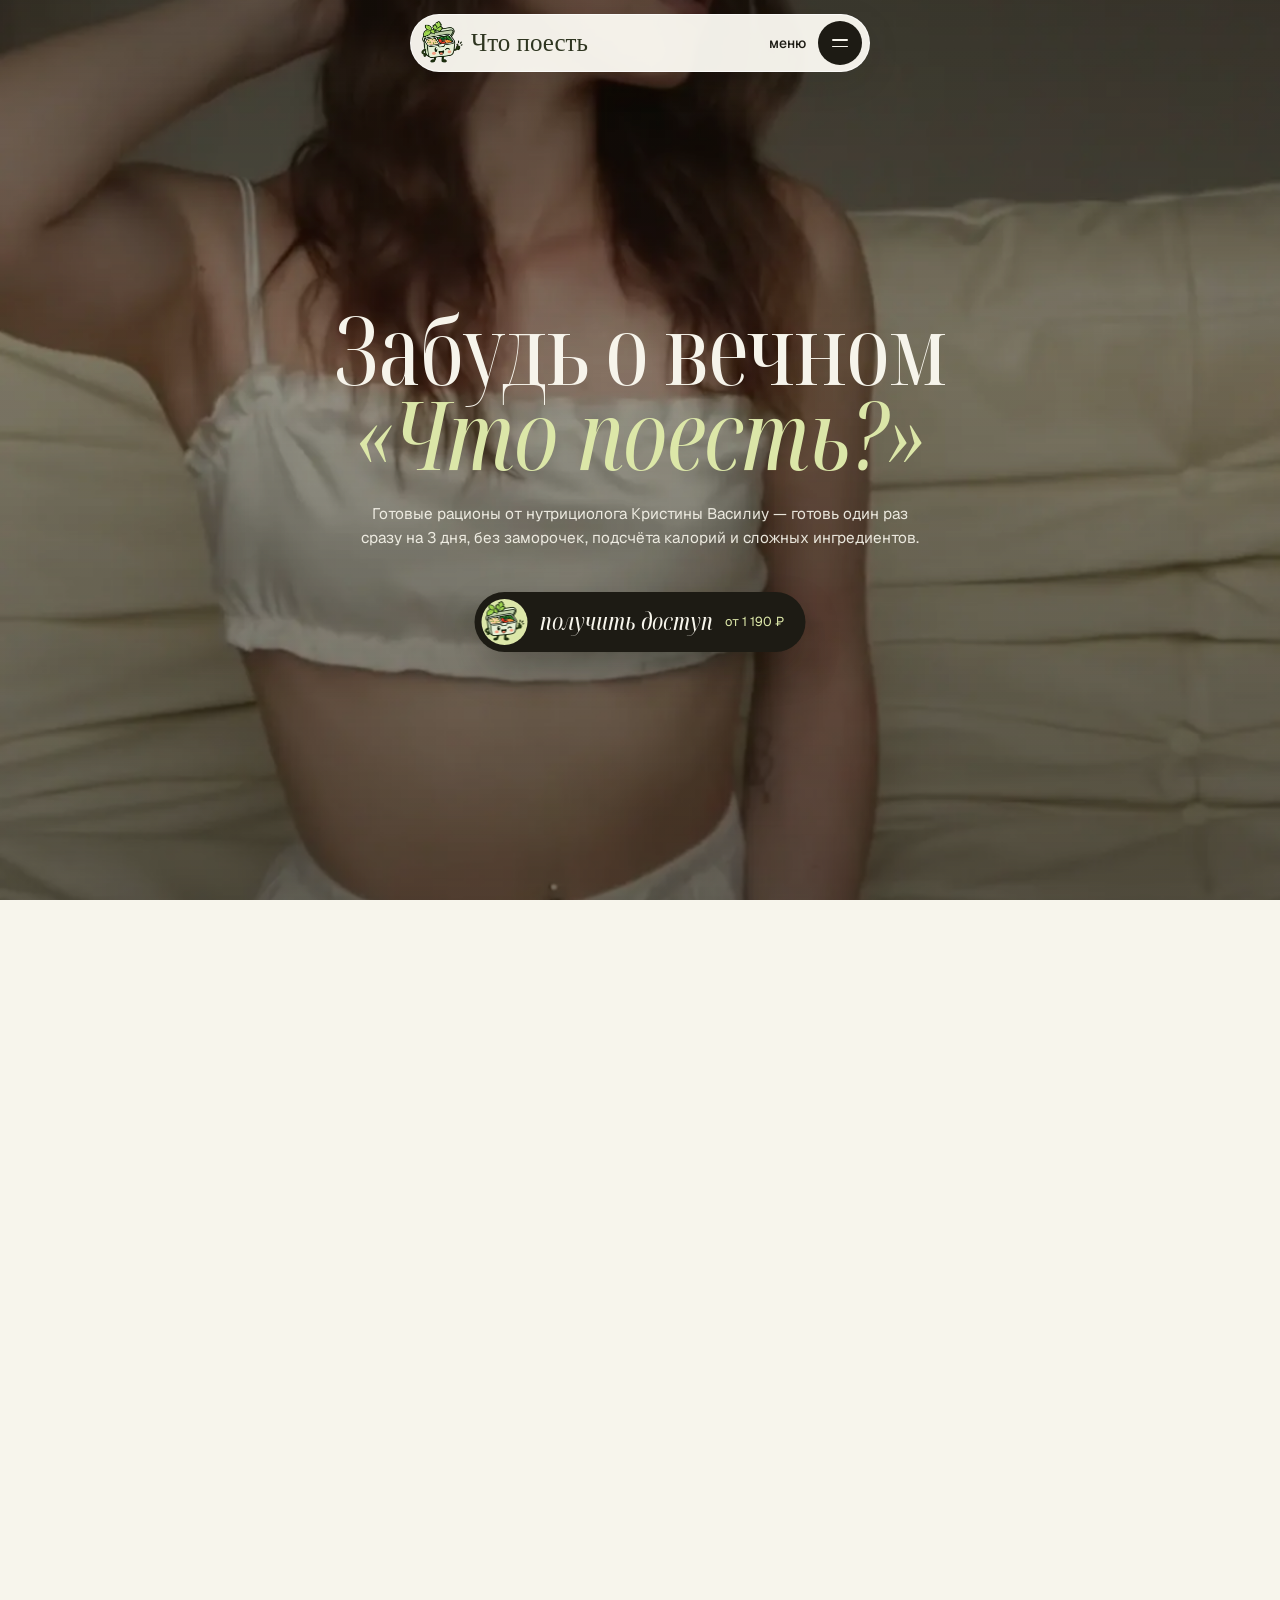
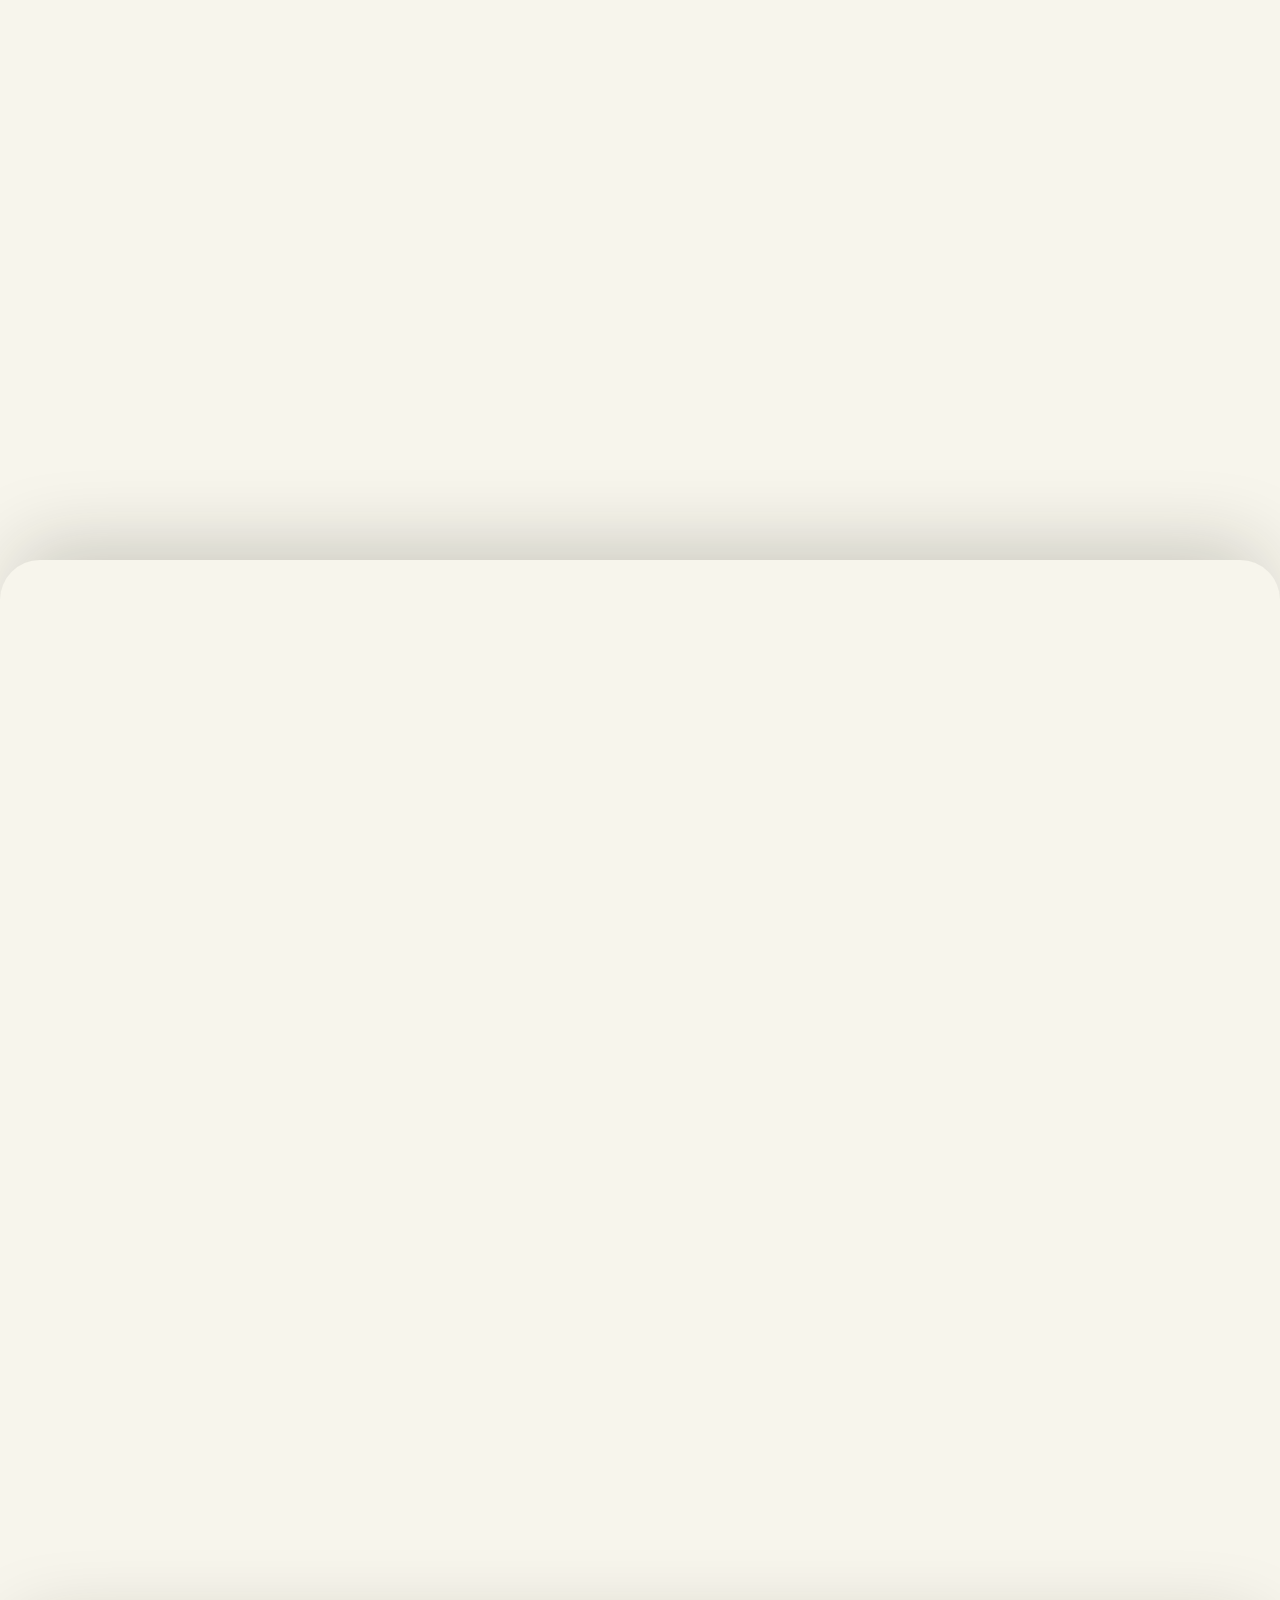
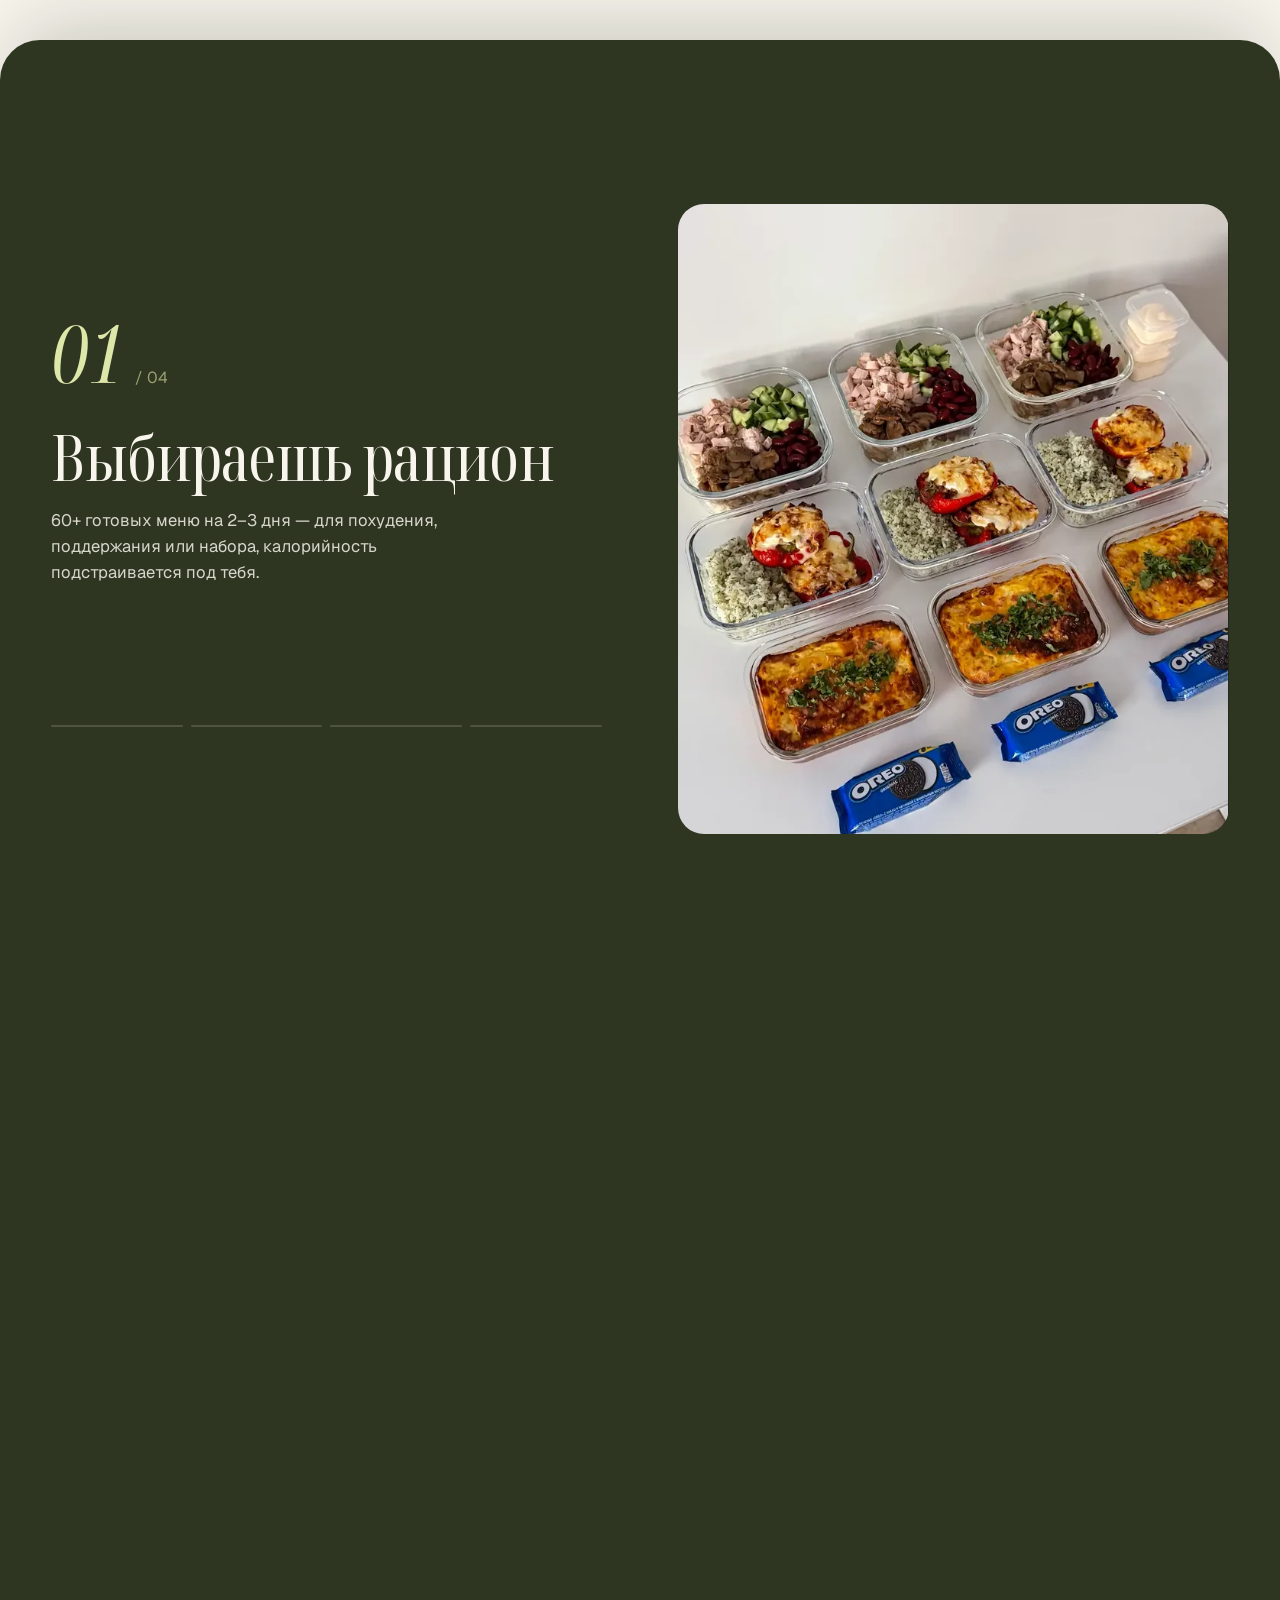
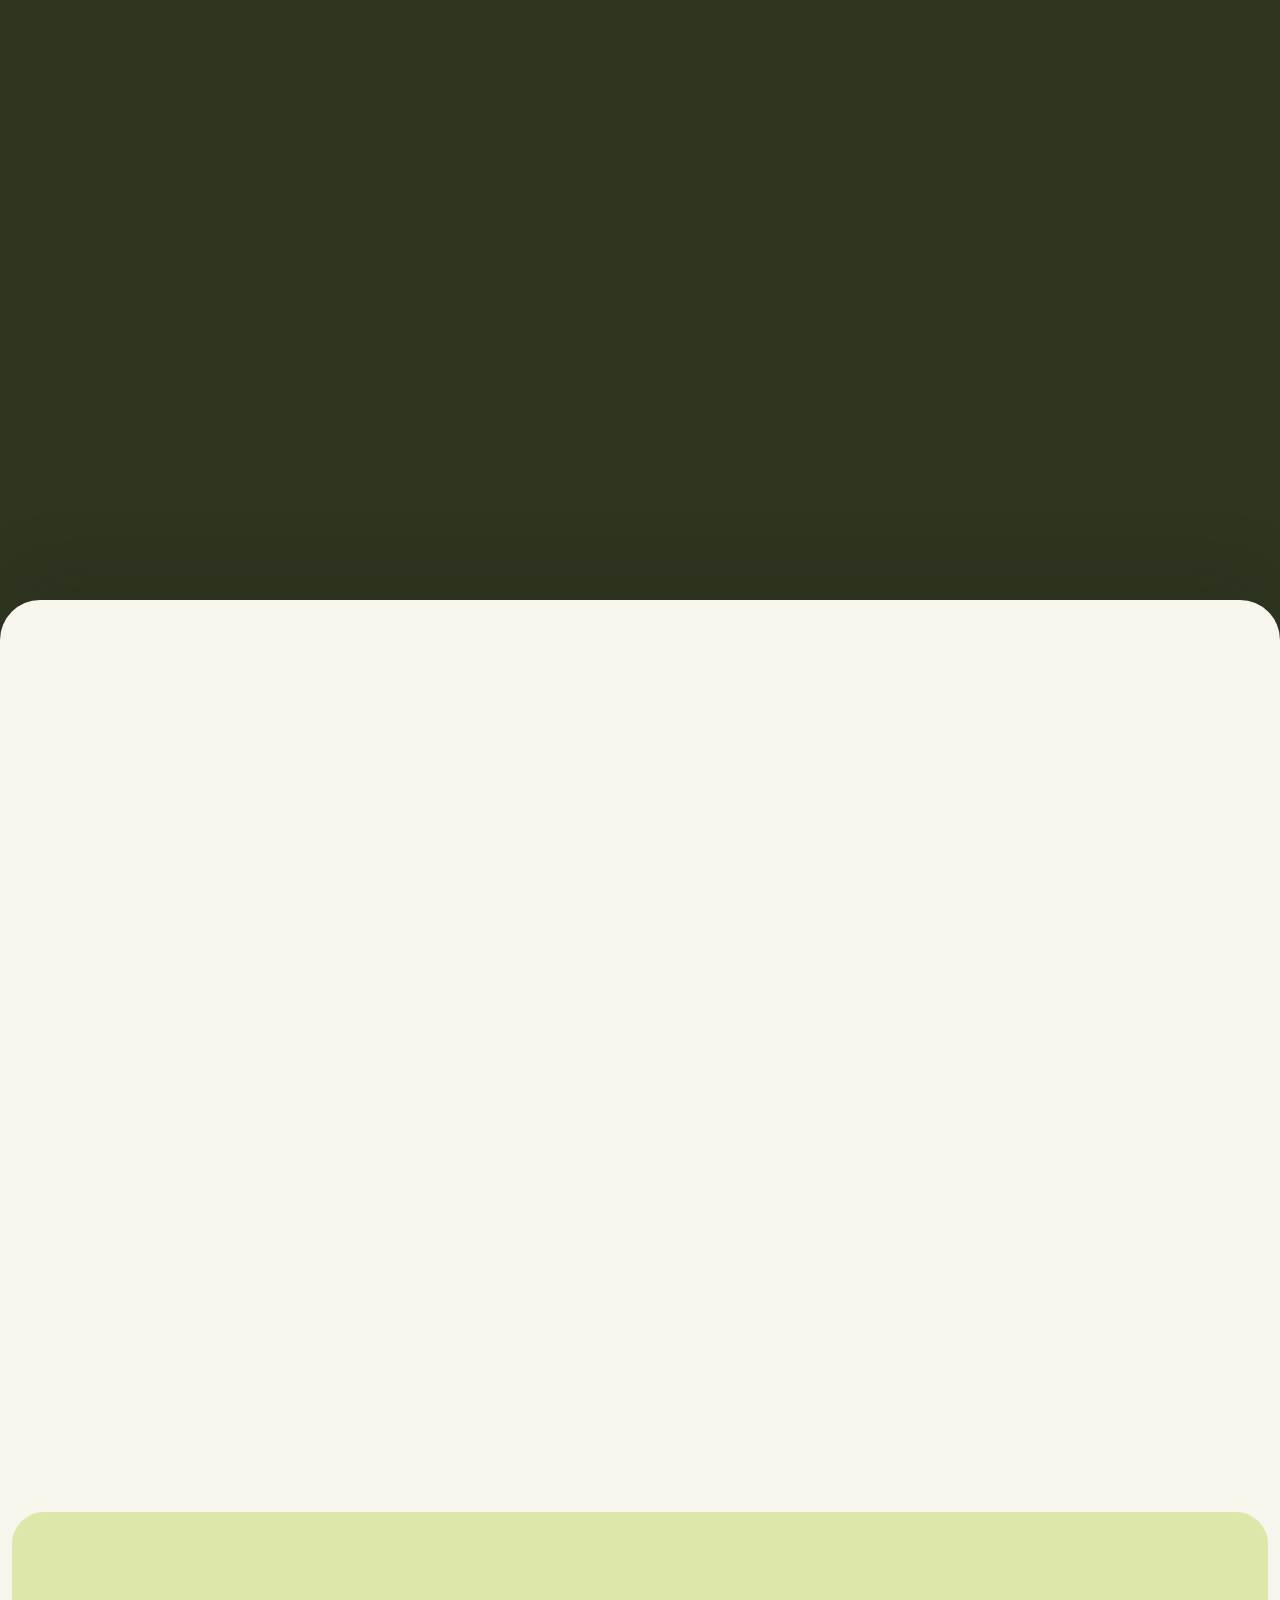
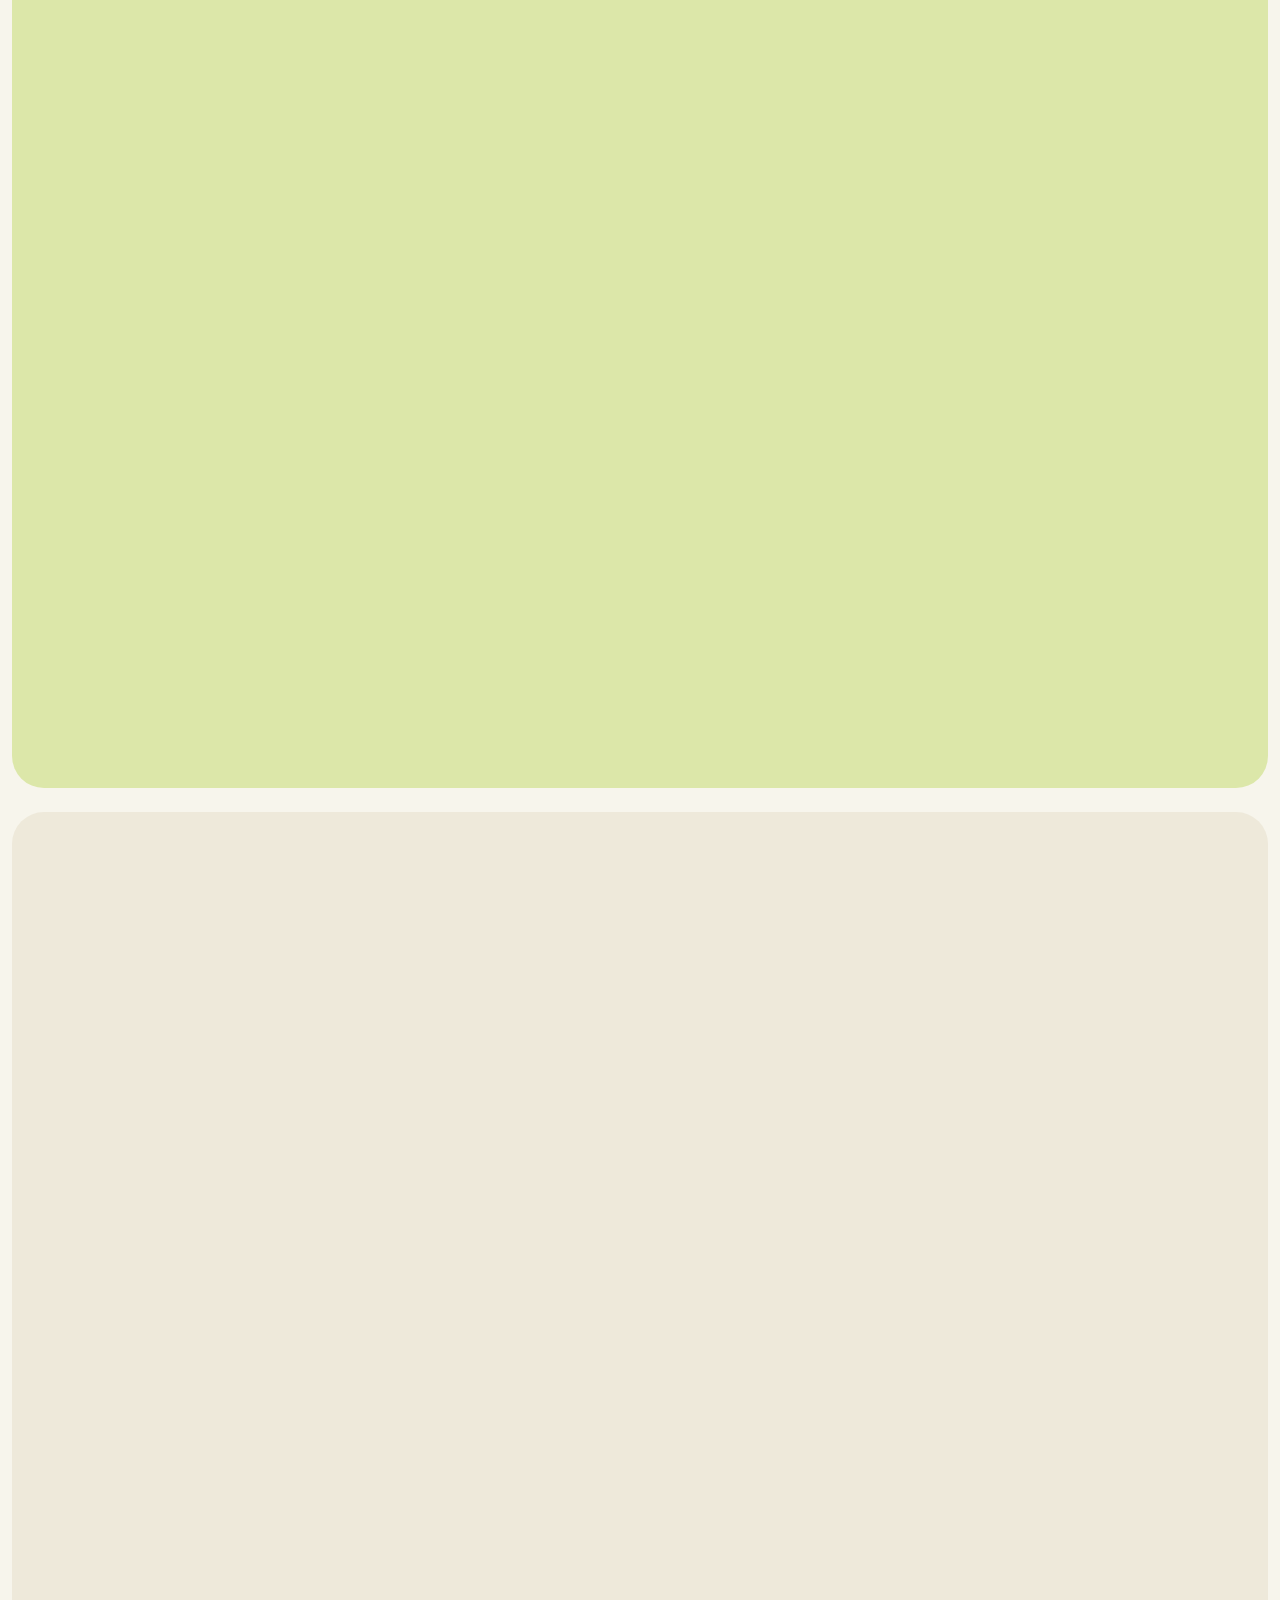
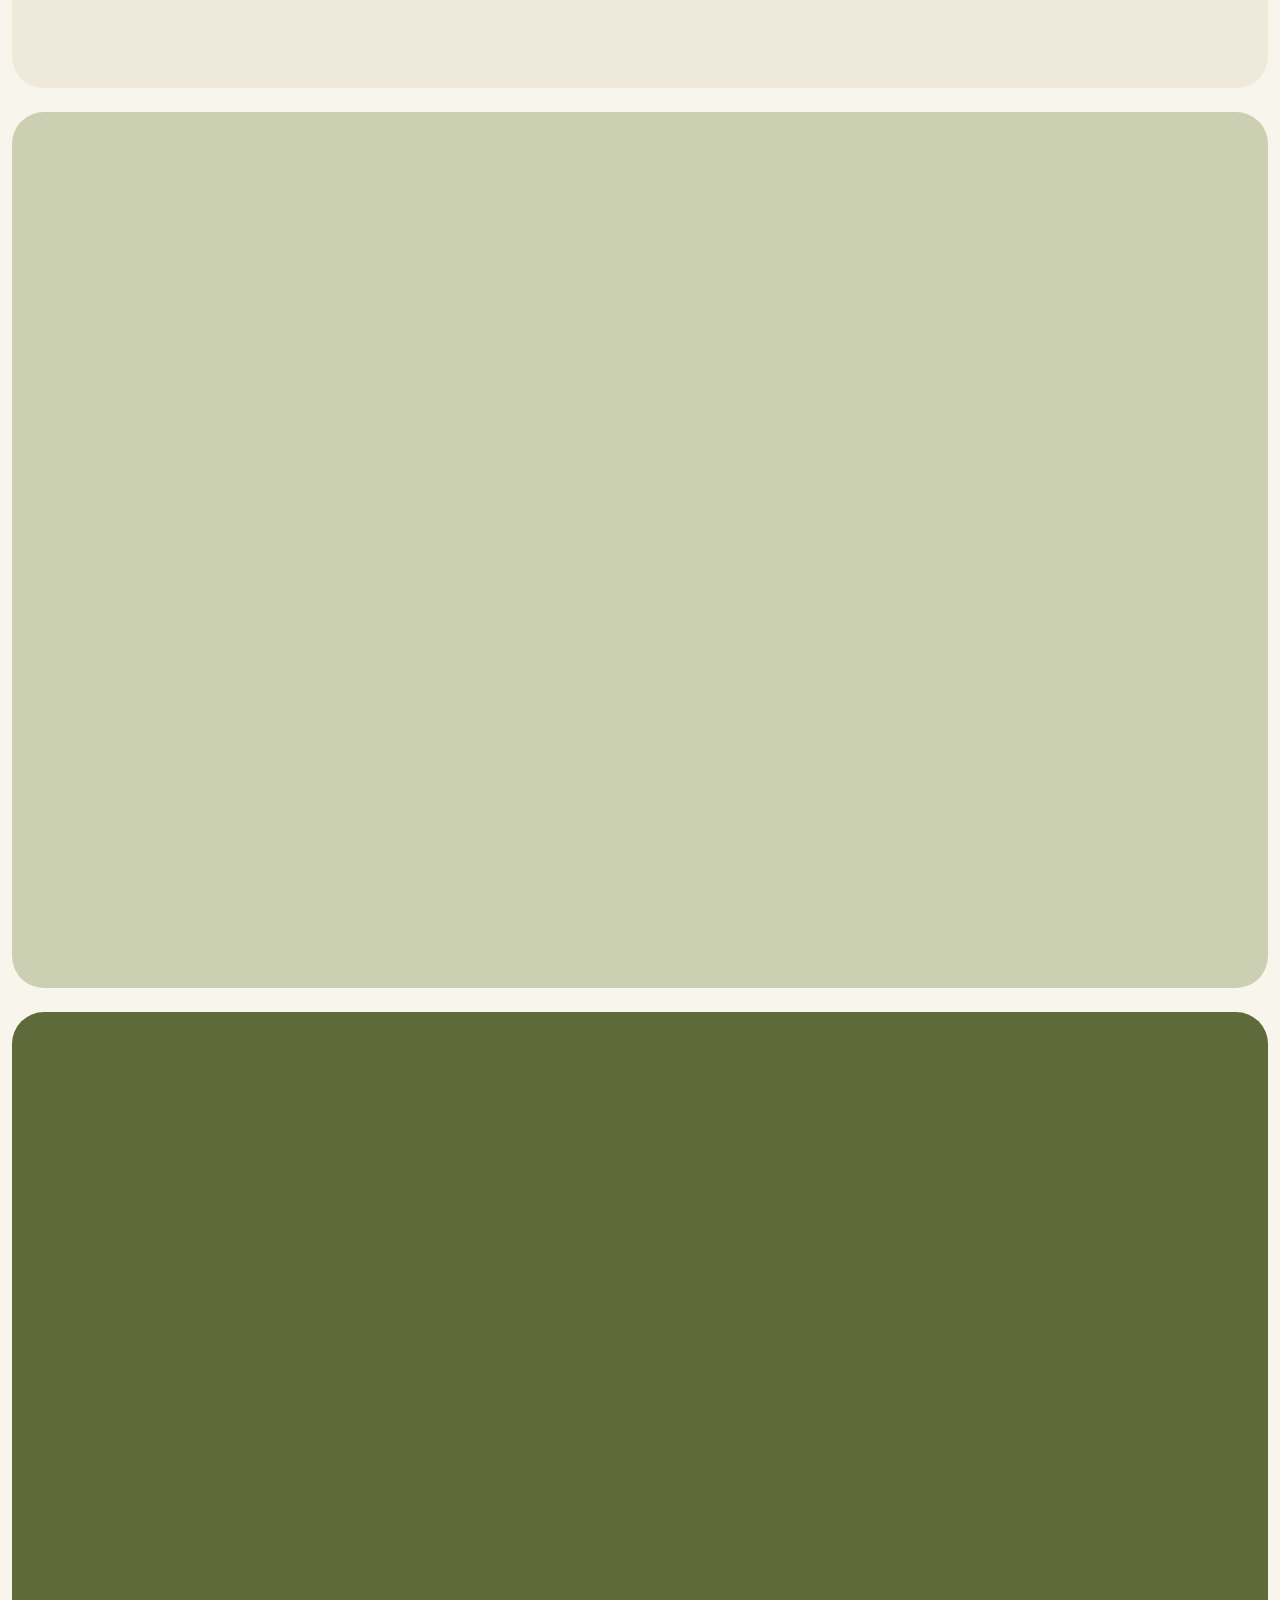
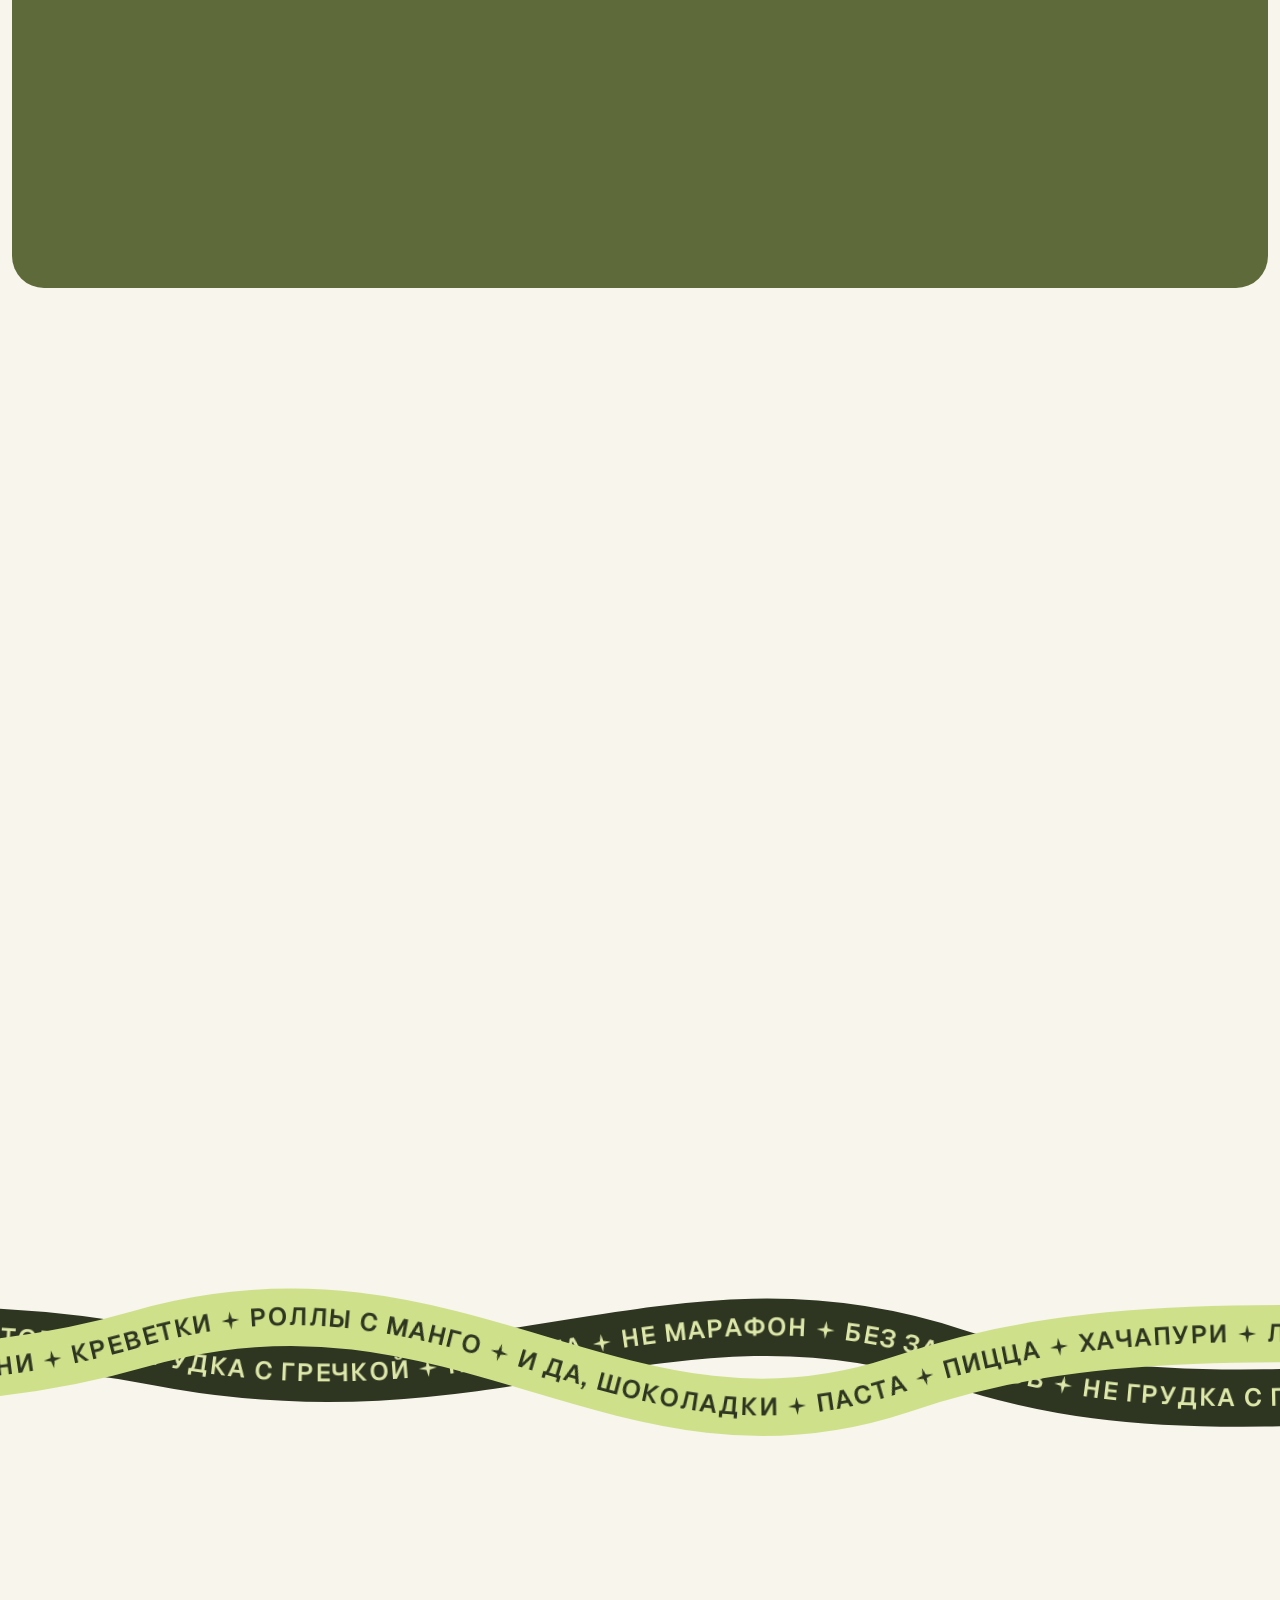
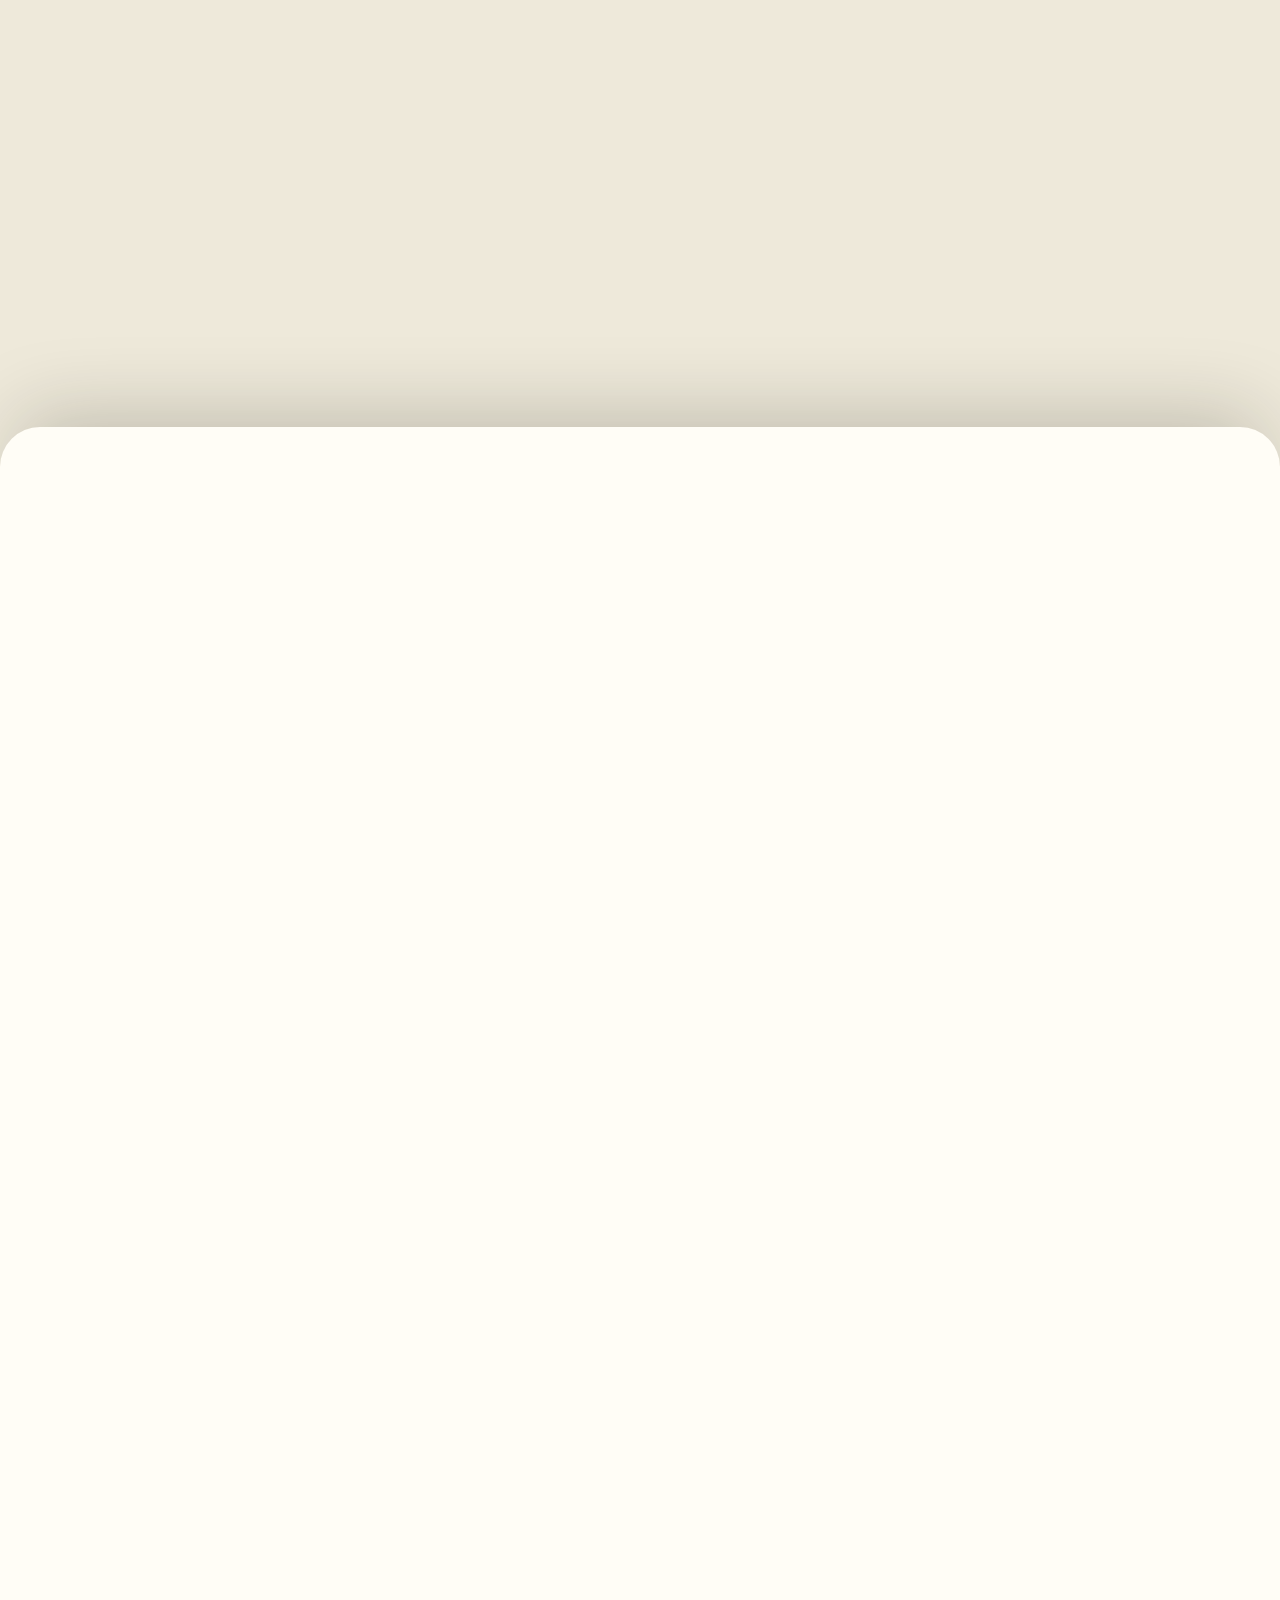
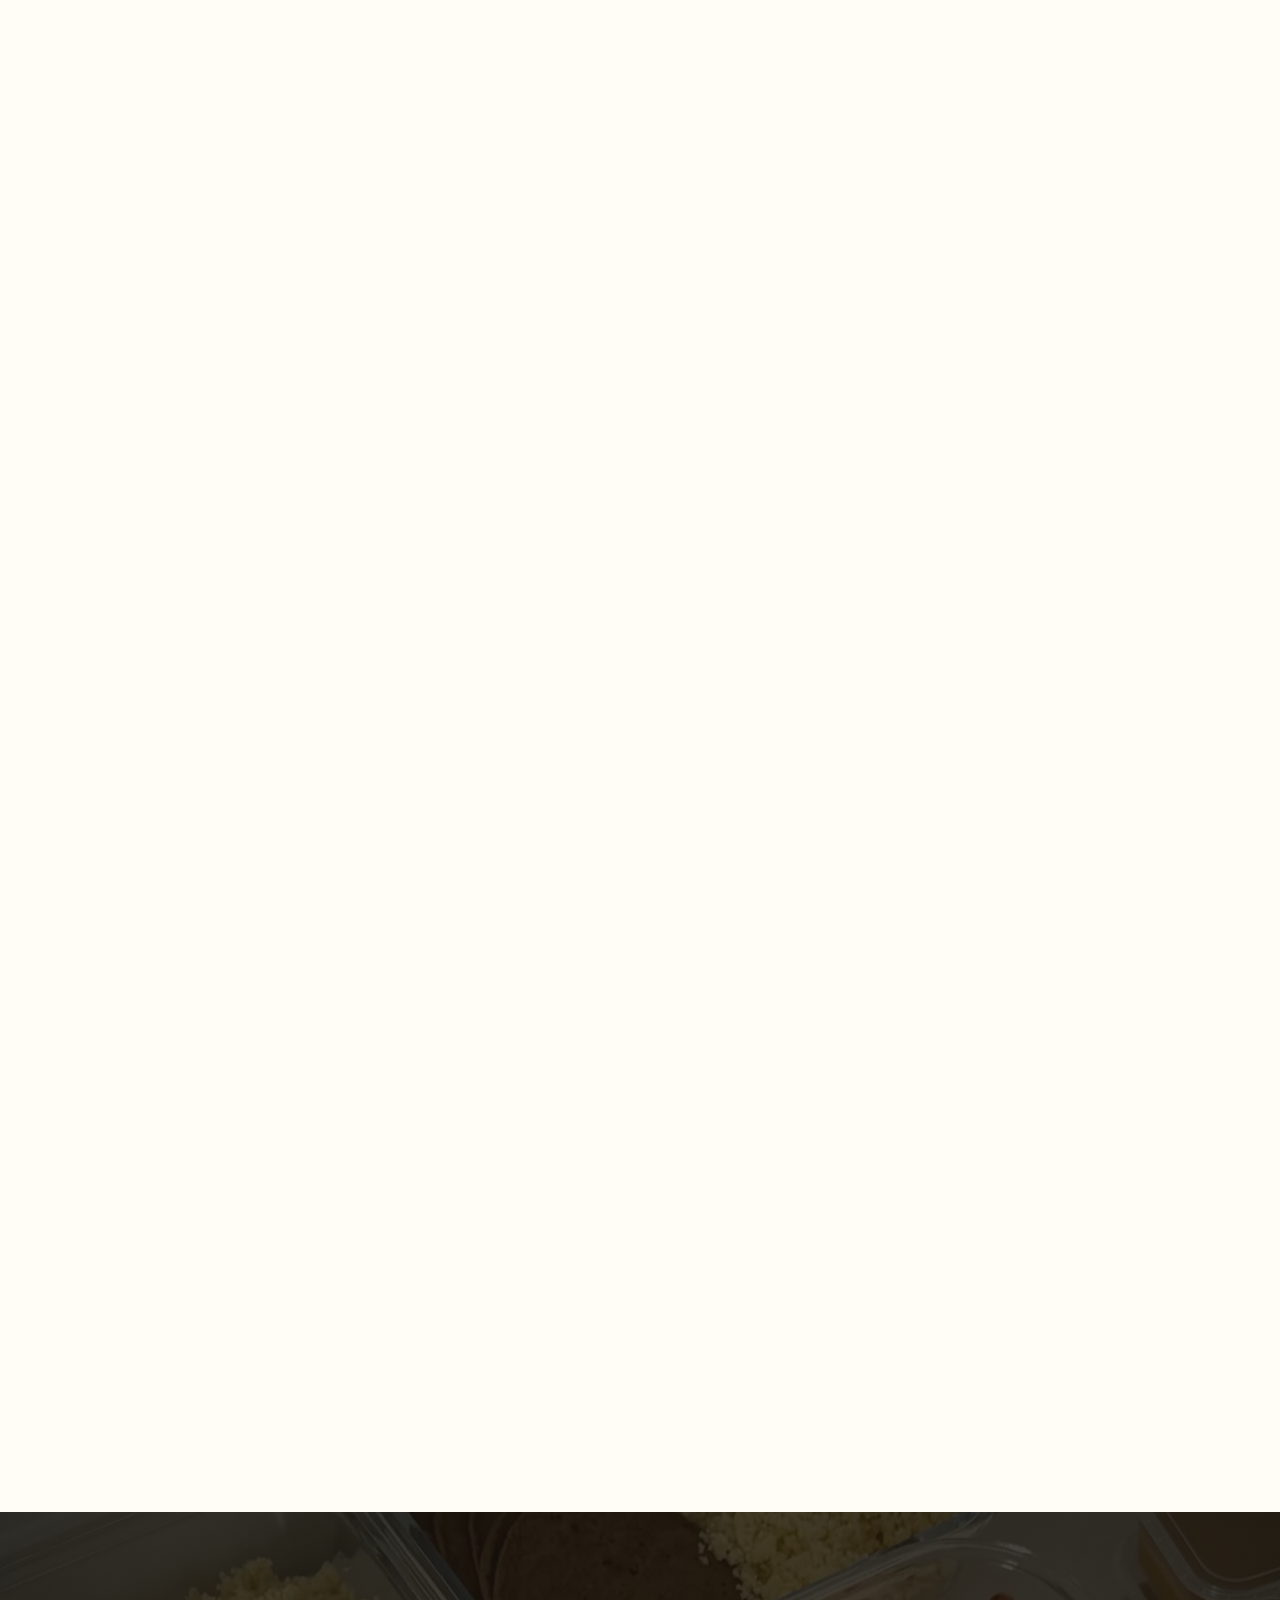
==== commit 746aa2b4: "Подтверждение сайта в Яндекс Вебмастере и Google Search Console Co-Authored-By: Claude Opus 5.5 <nor" ====
--- a/index.html
+++ b/index.html
@@ -8,6 +8,8 @@
   <link rel="canonical" href="https://vaskristi.ru/">
   <meta name="robots" content="index, follow, max-image-preview:large">
   <meta name="author" content="Кристина Василиу">
+  <meta name="google-site-verification" content="-NoqaMUlPKZwQ-YPmWVK7oioLj6zCeY7YFirXVyfOYk">
+  <meta name="yandex-verification" content="eaf05c76d8ca067a">
   <meta name="theme-color" content="#F7F5EC">
   <meta name="format-detection" content="telephone=no">
 
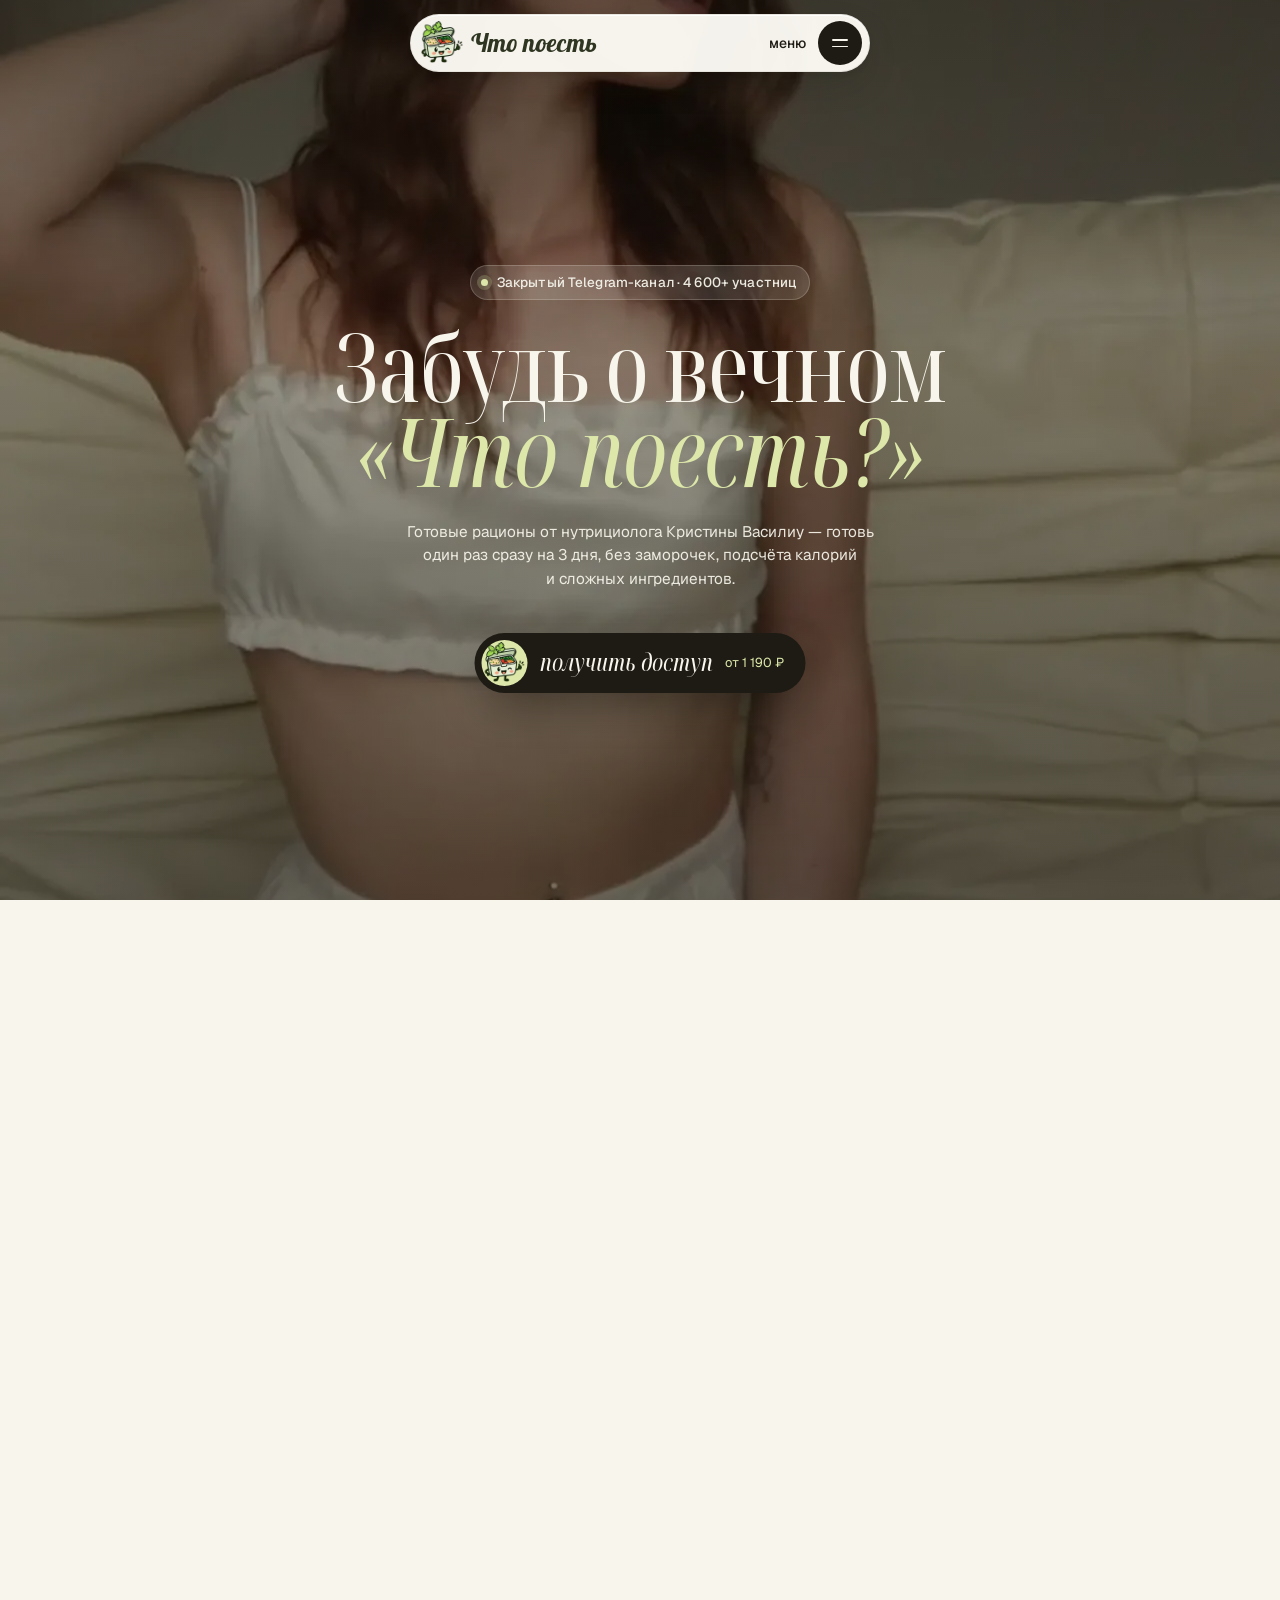
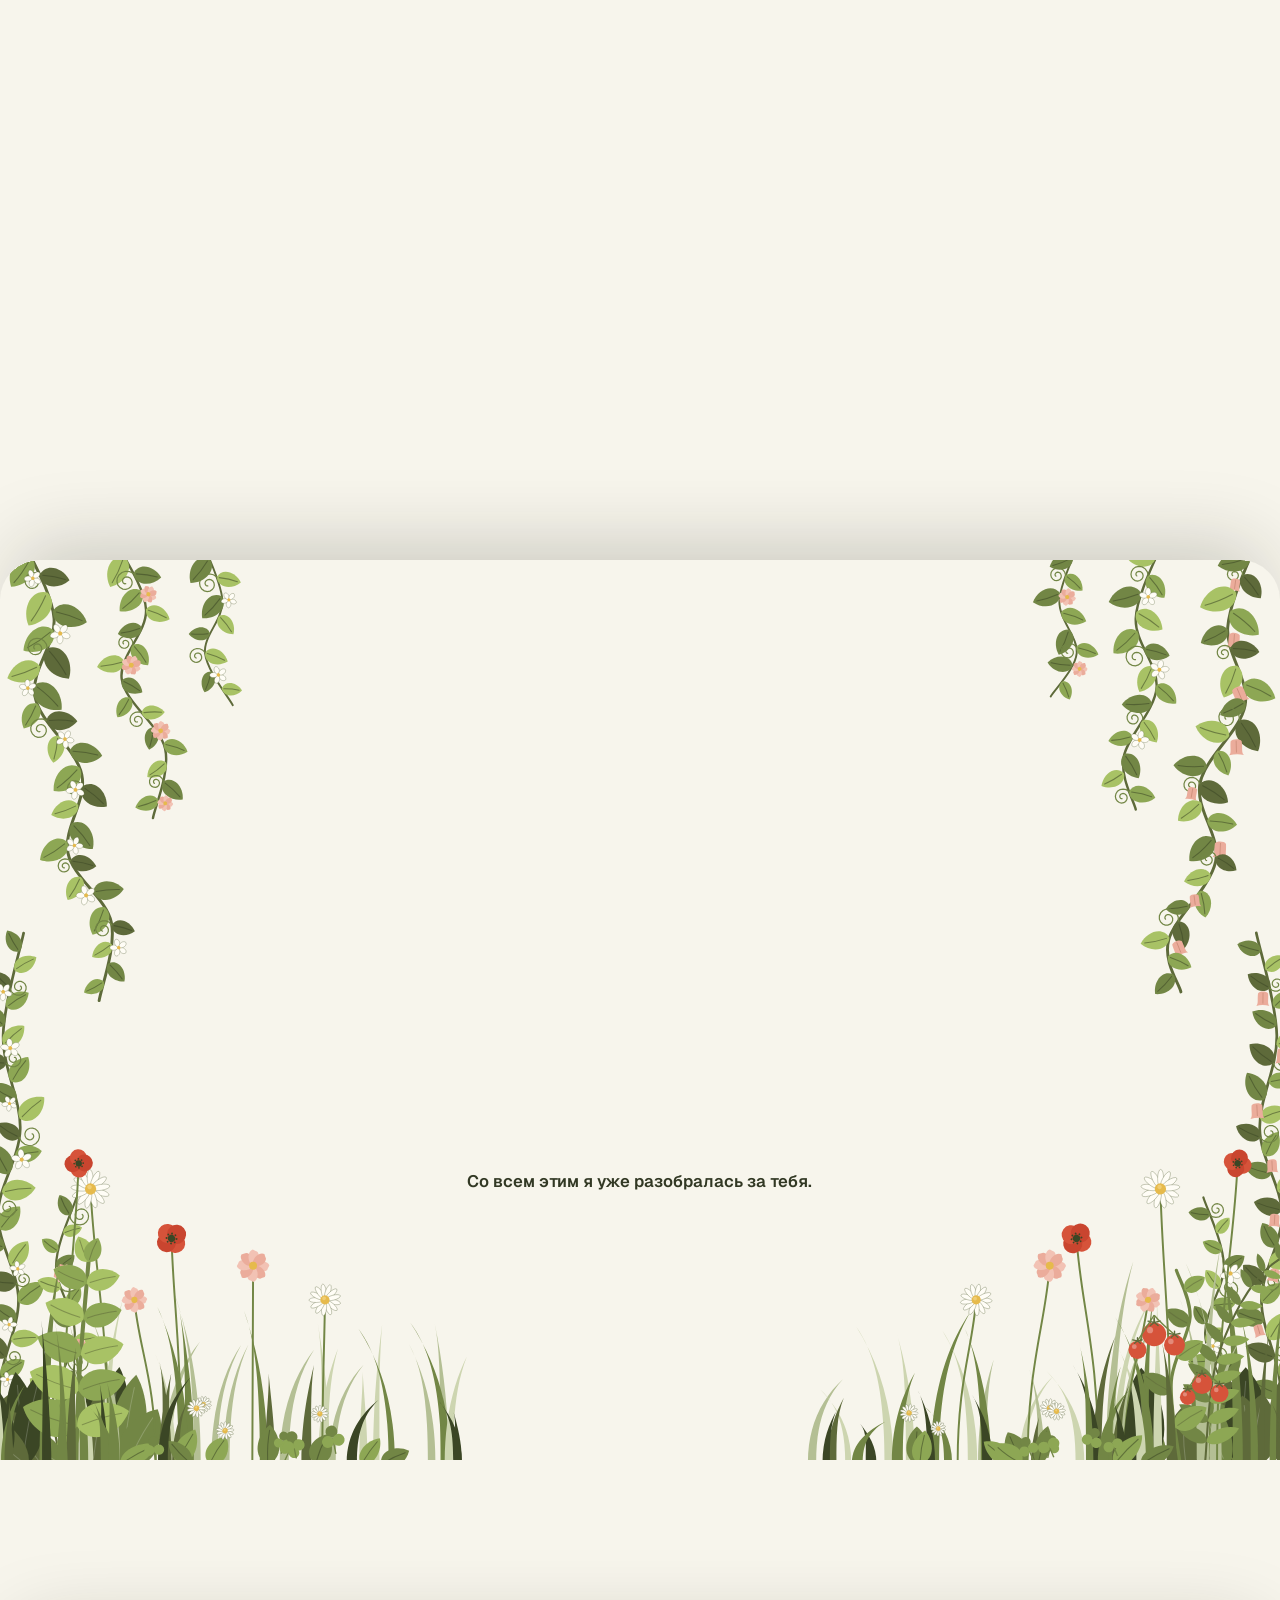
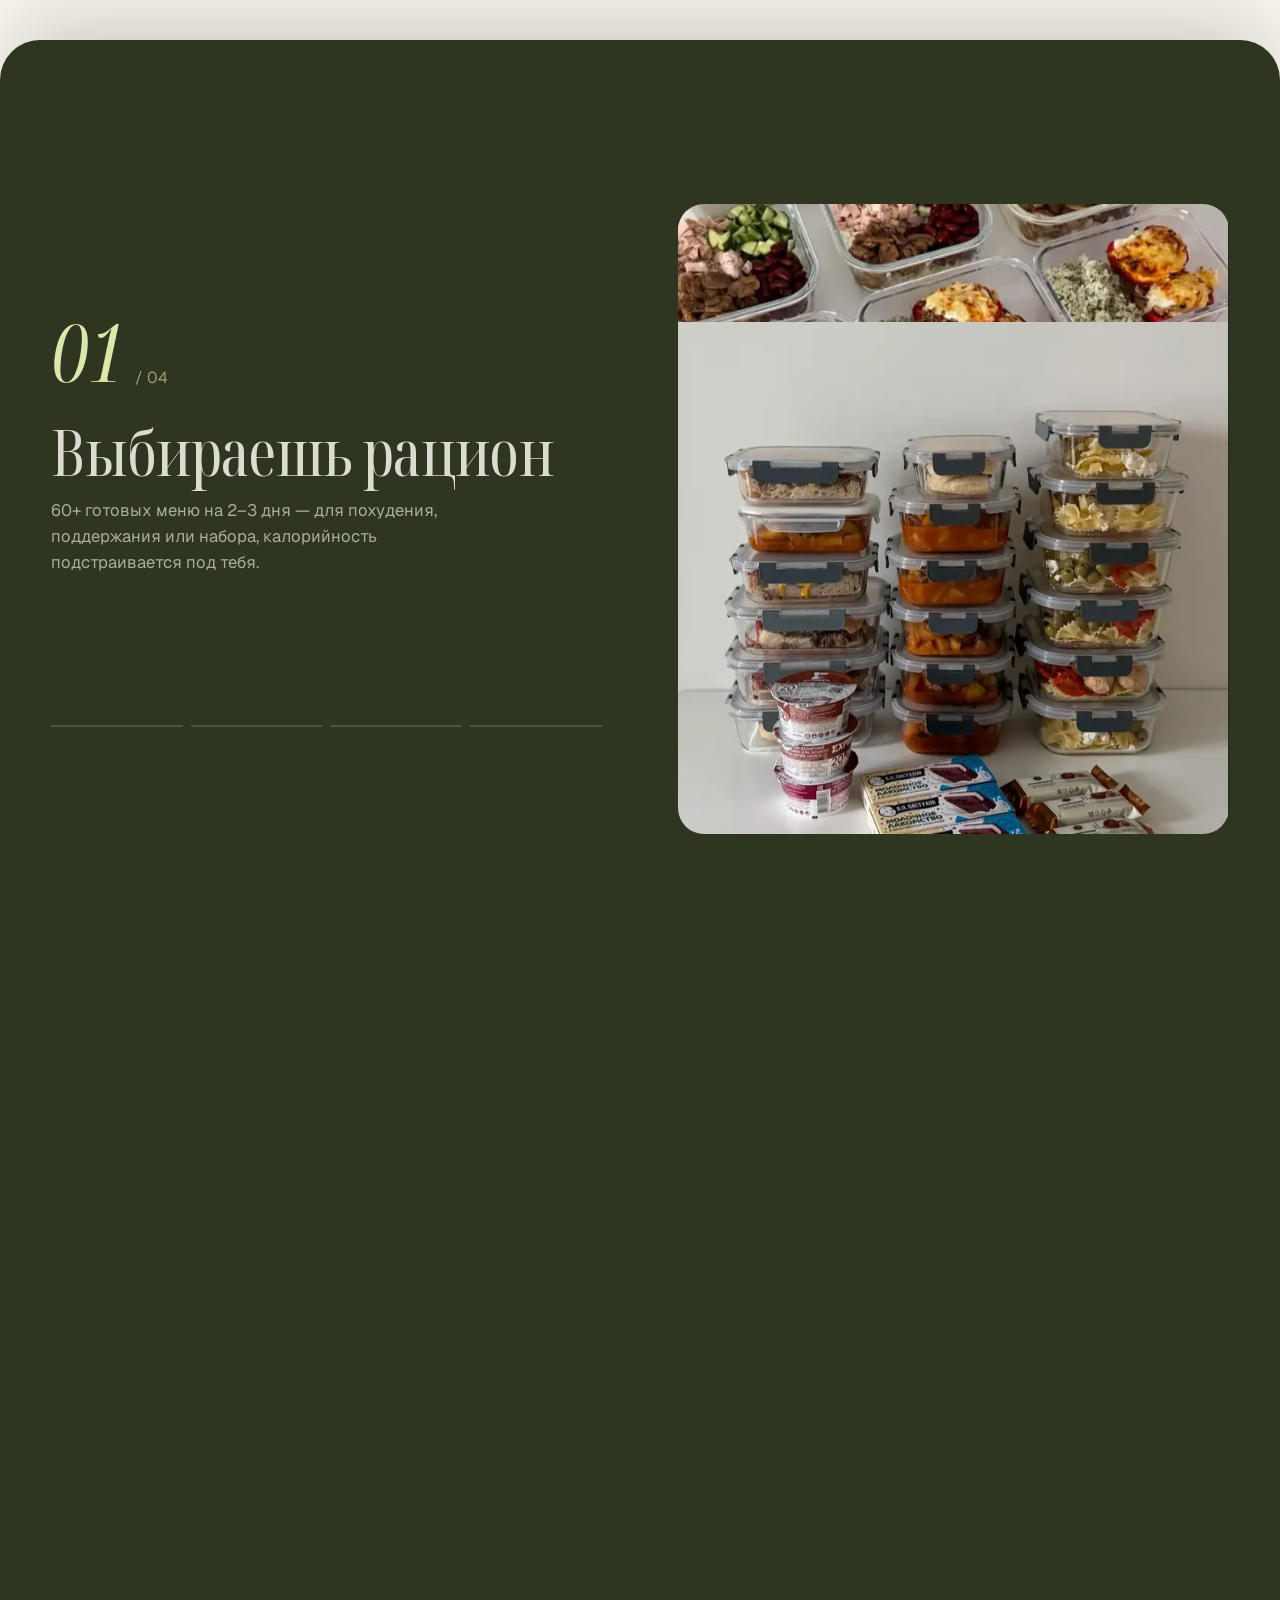
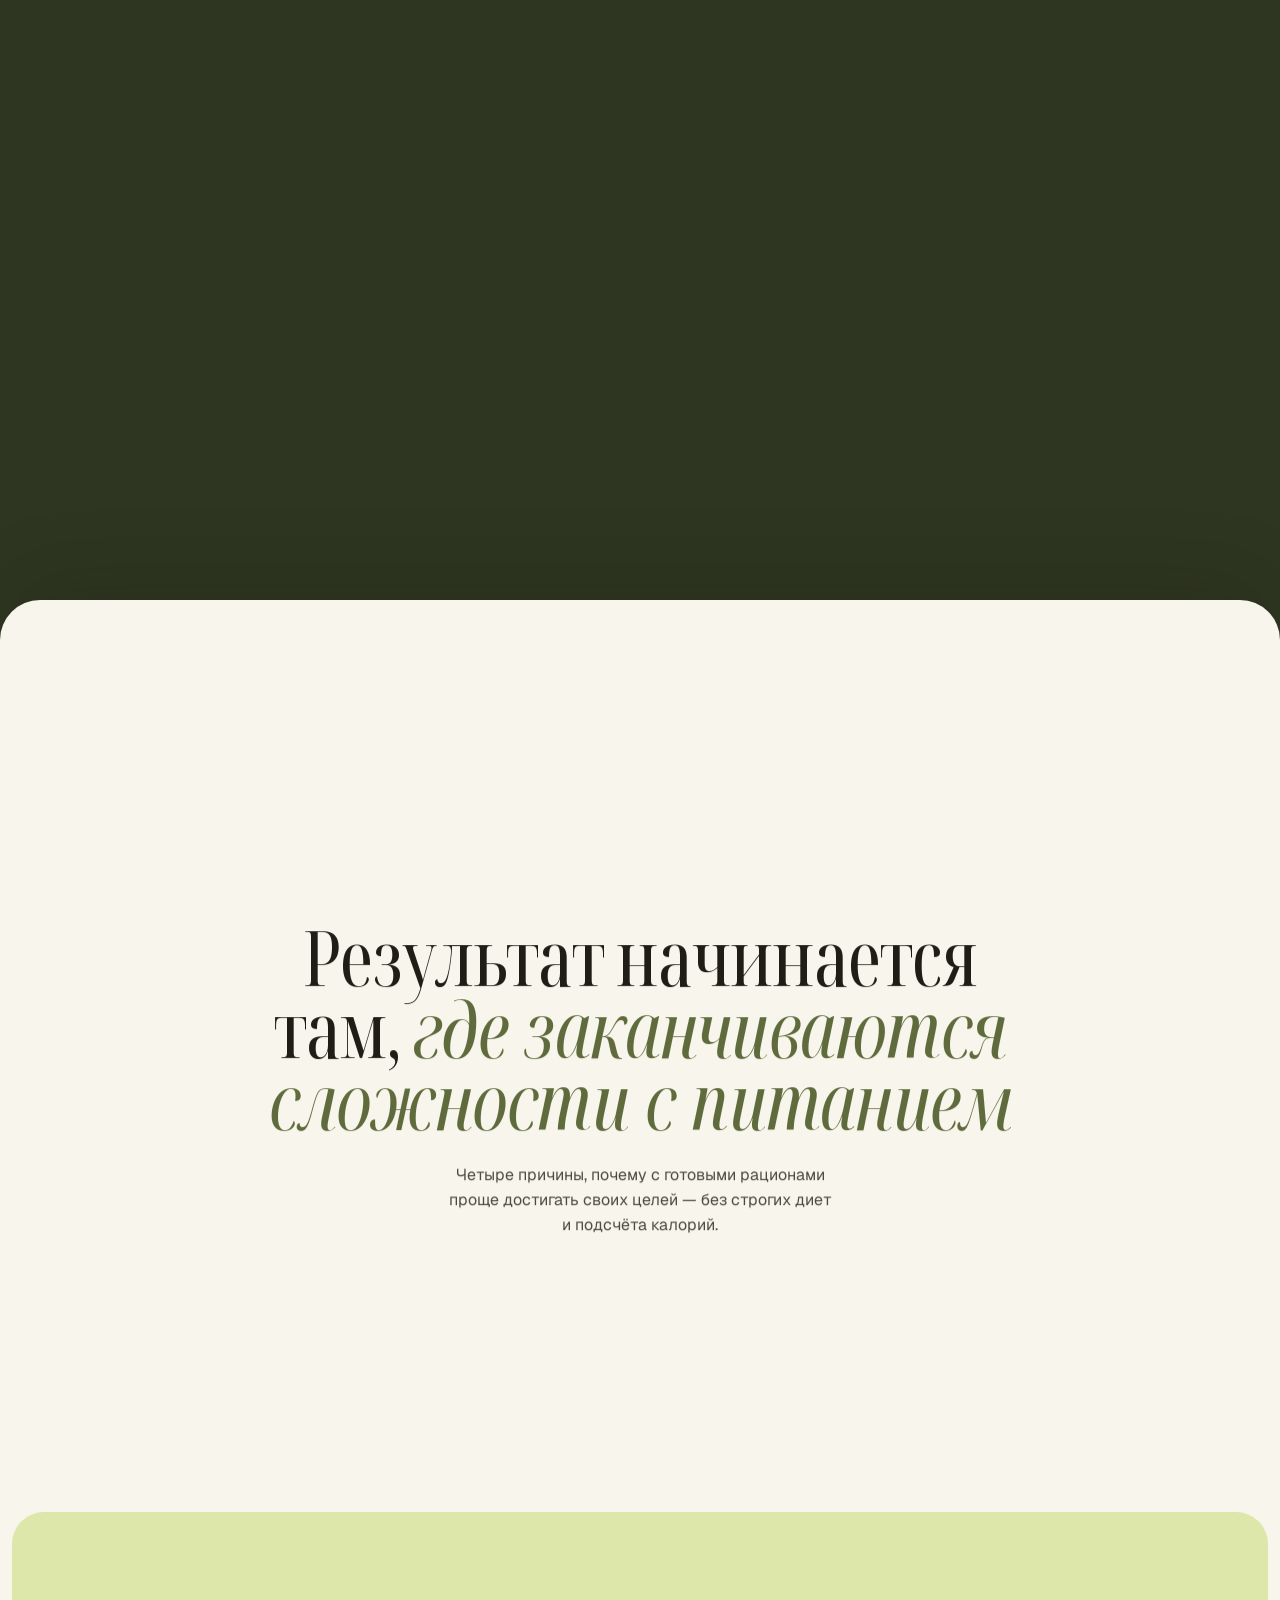
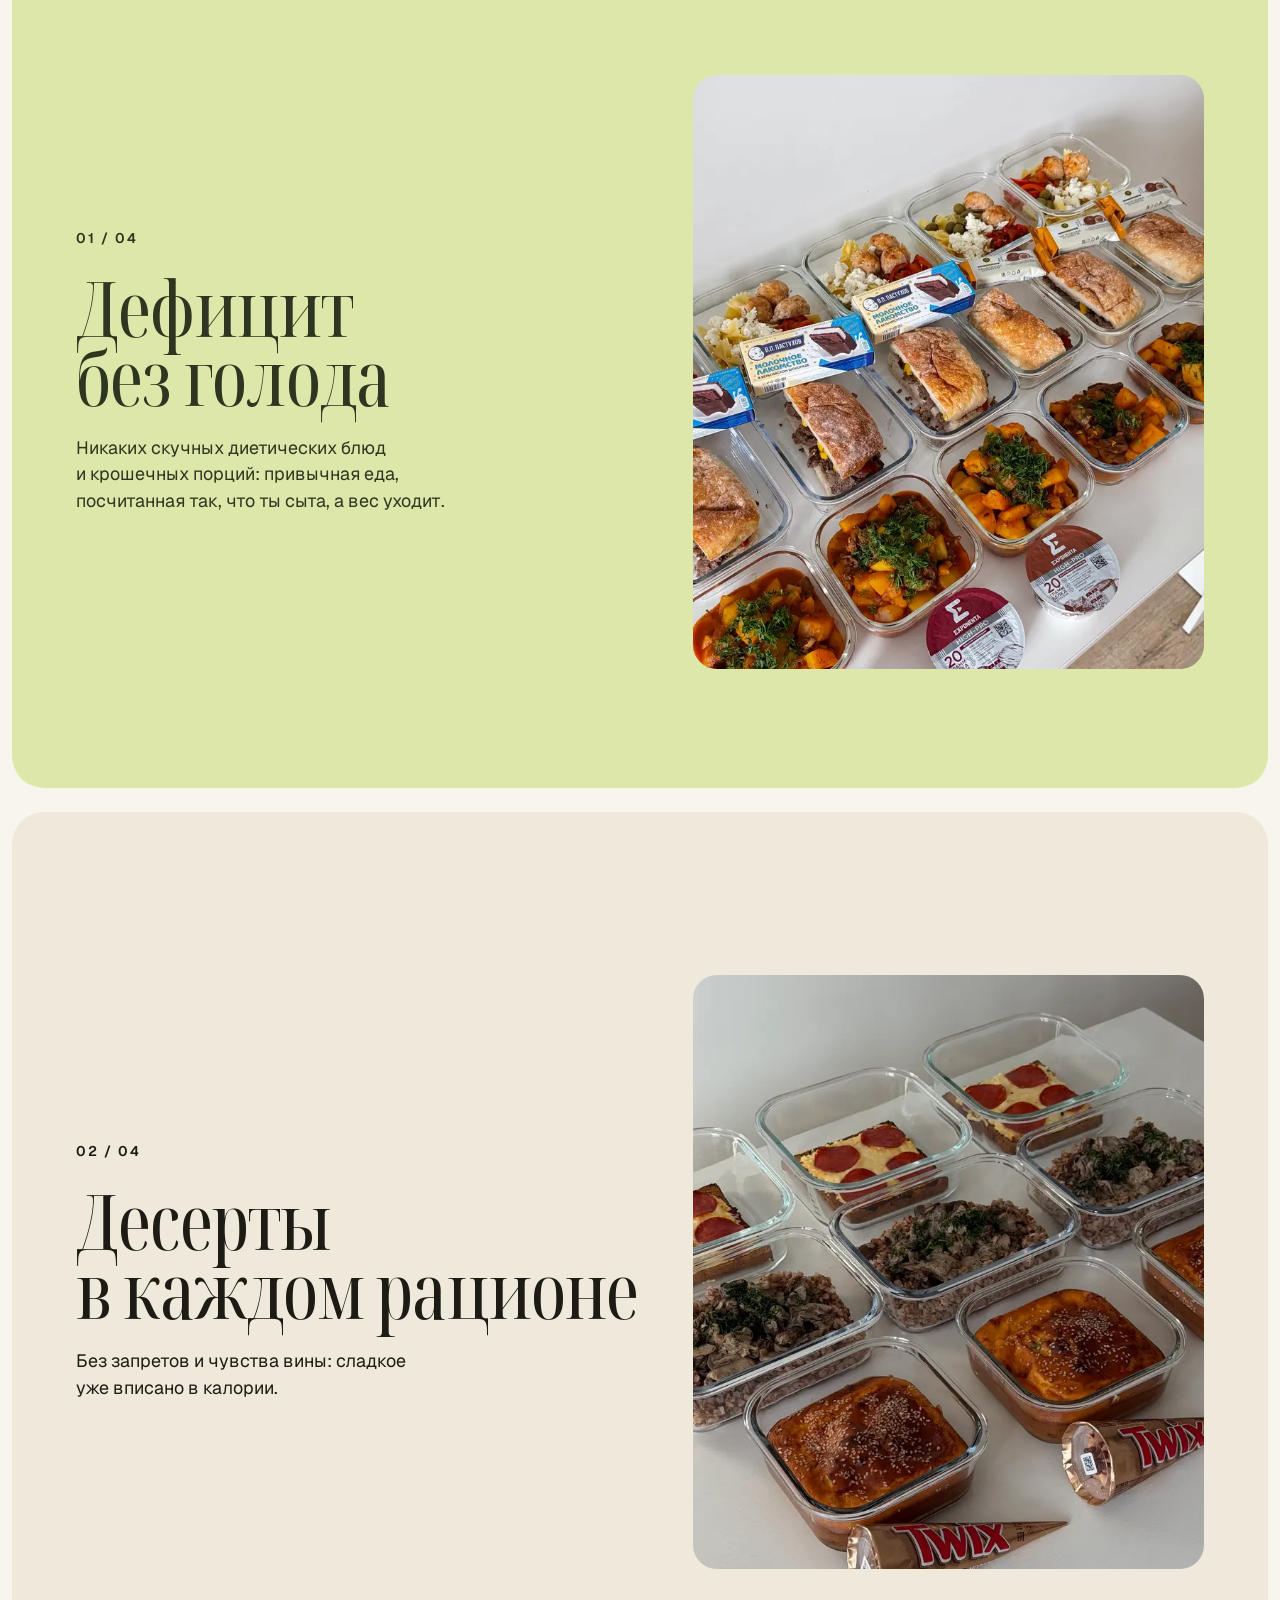
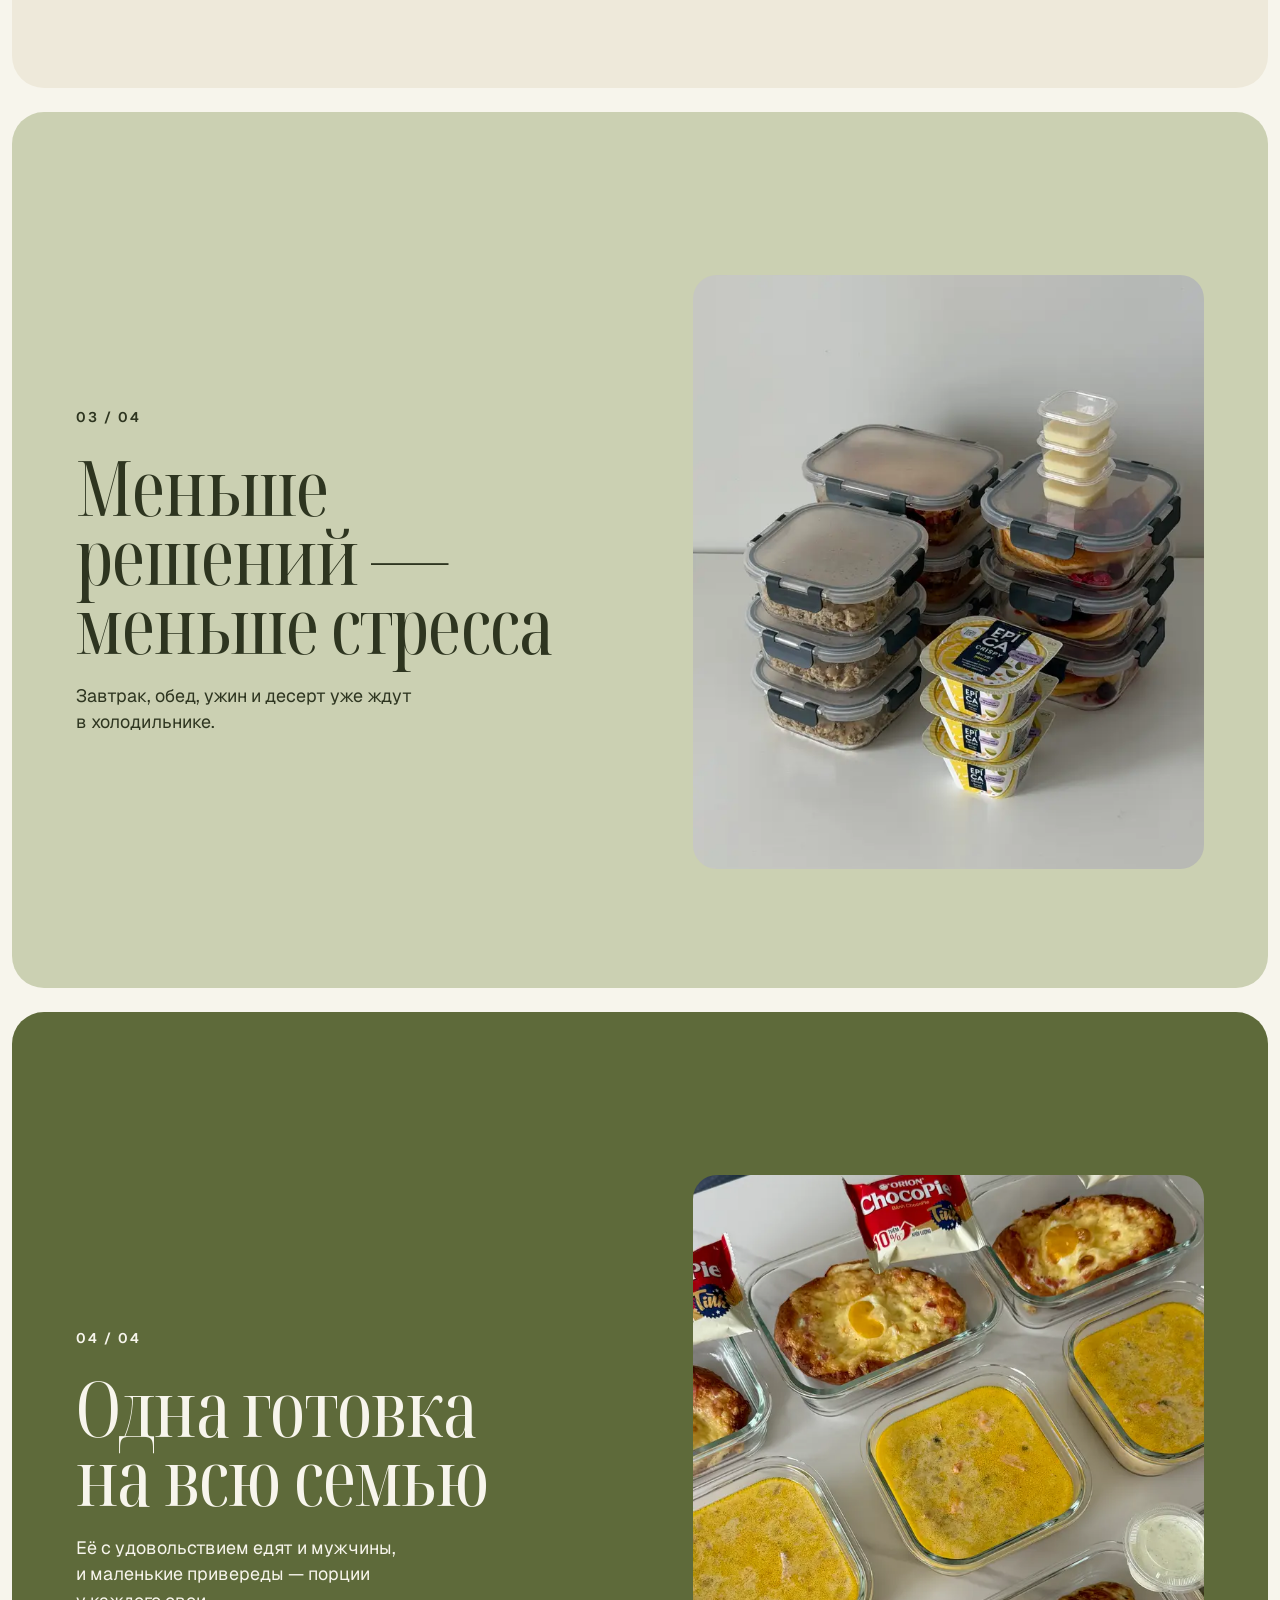
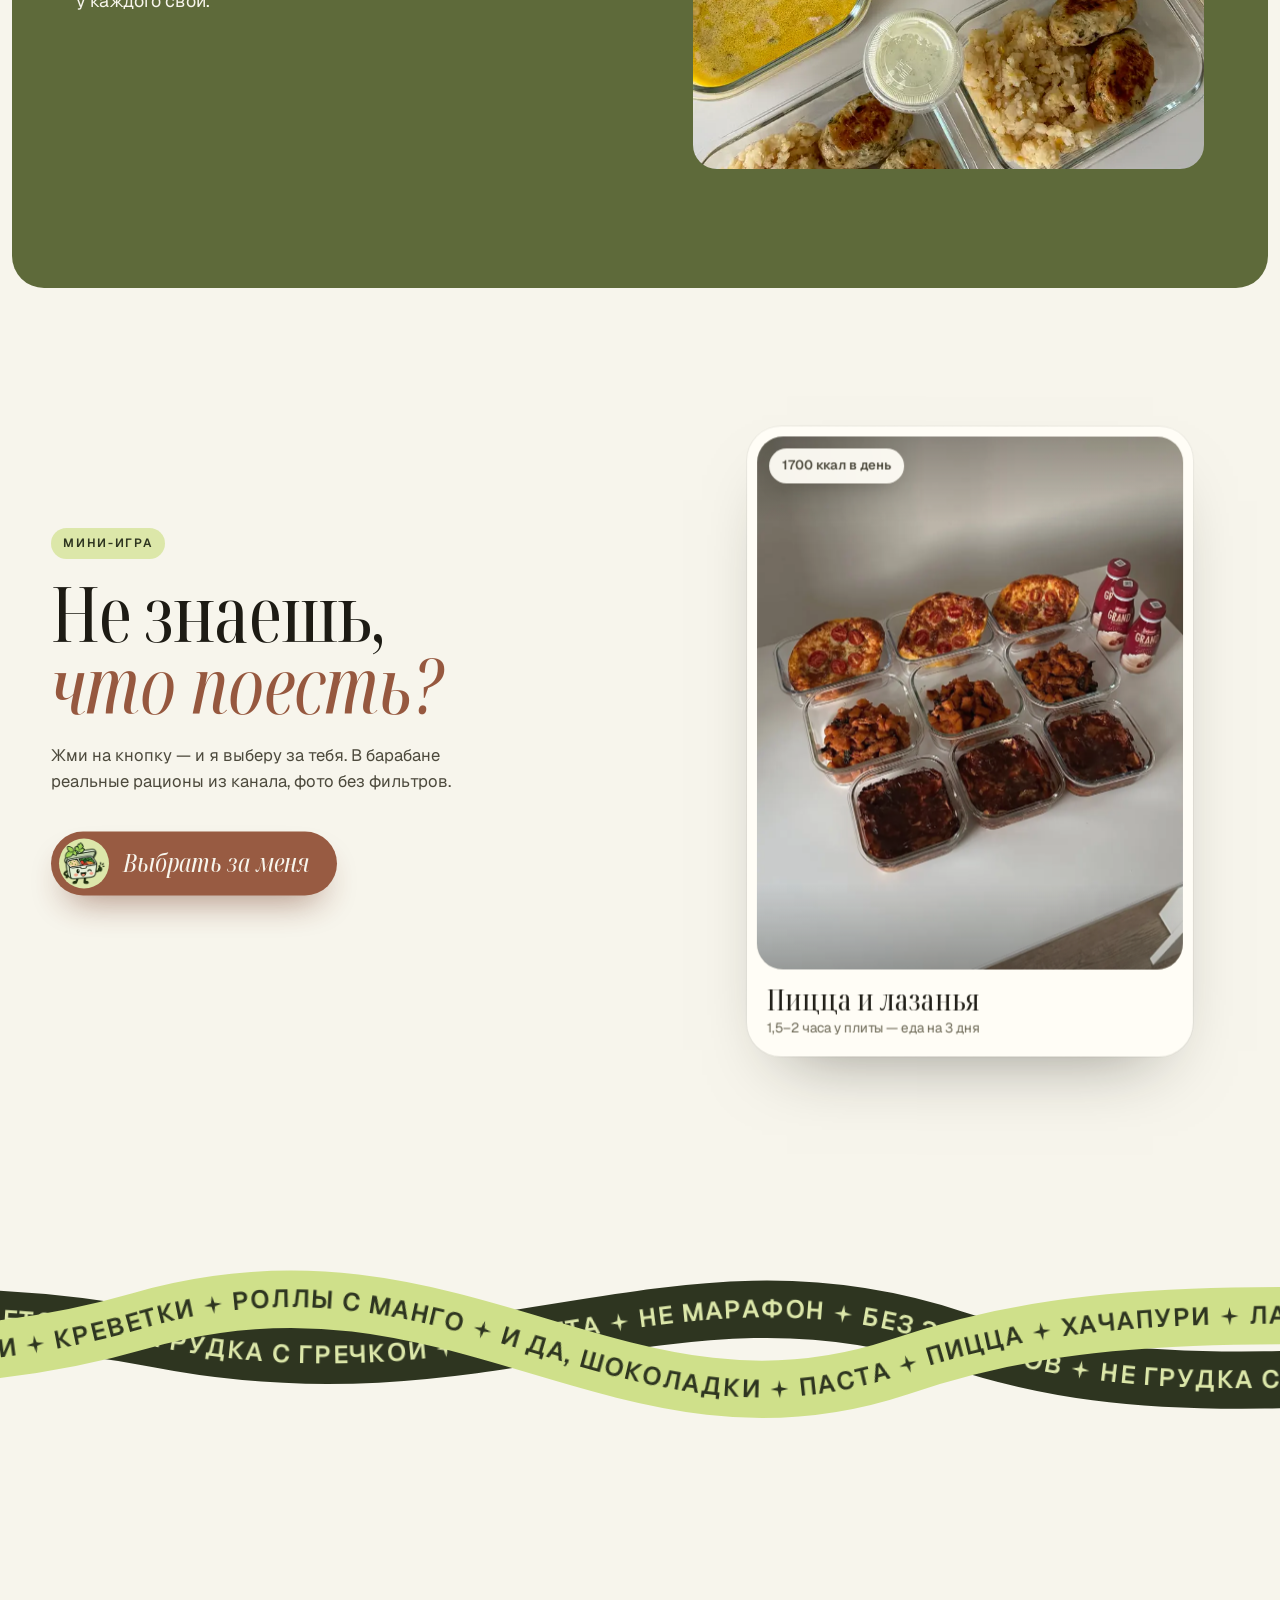
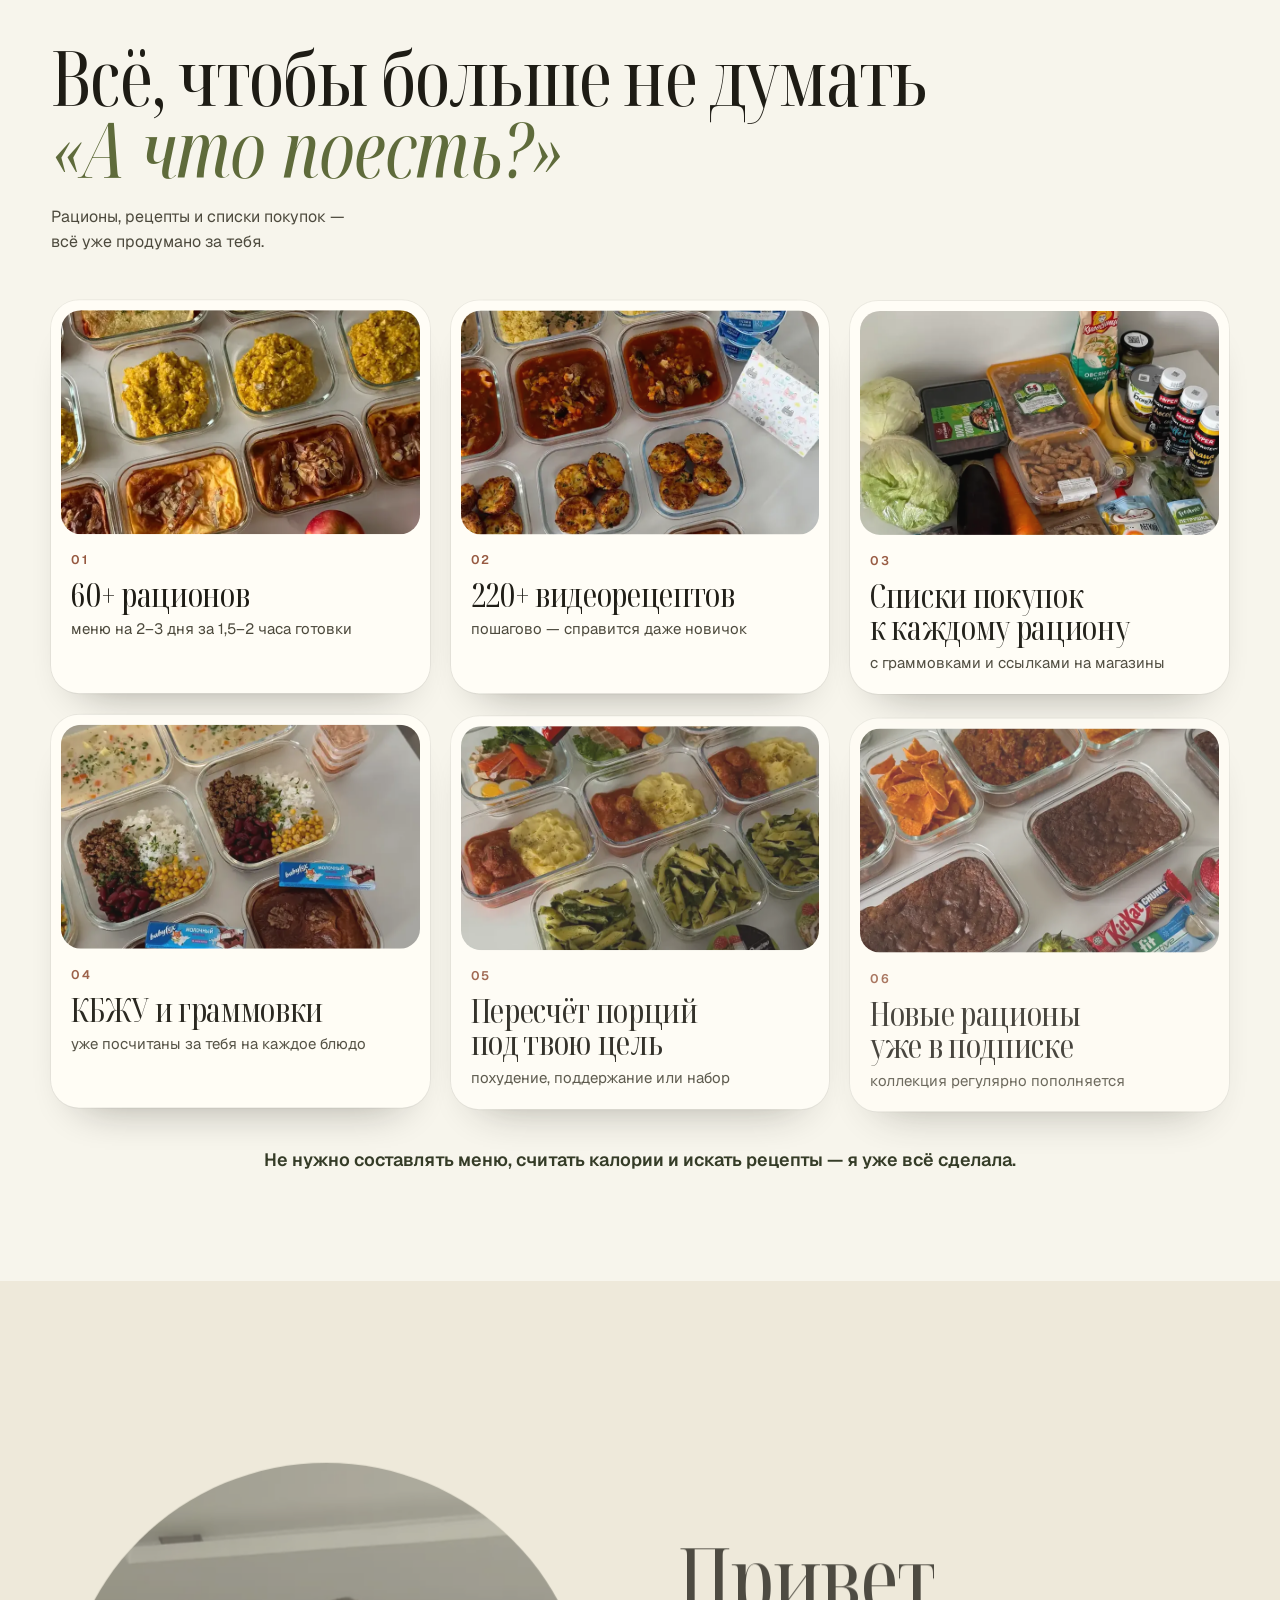
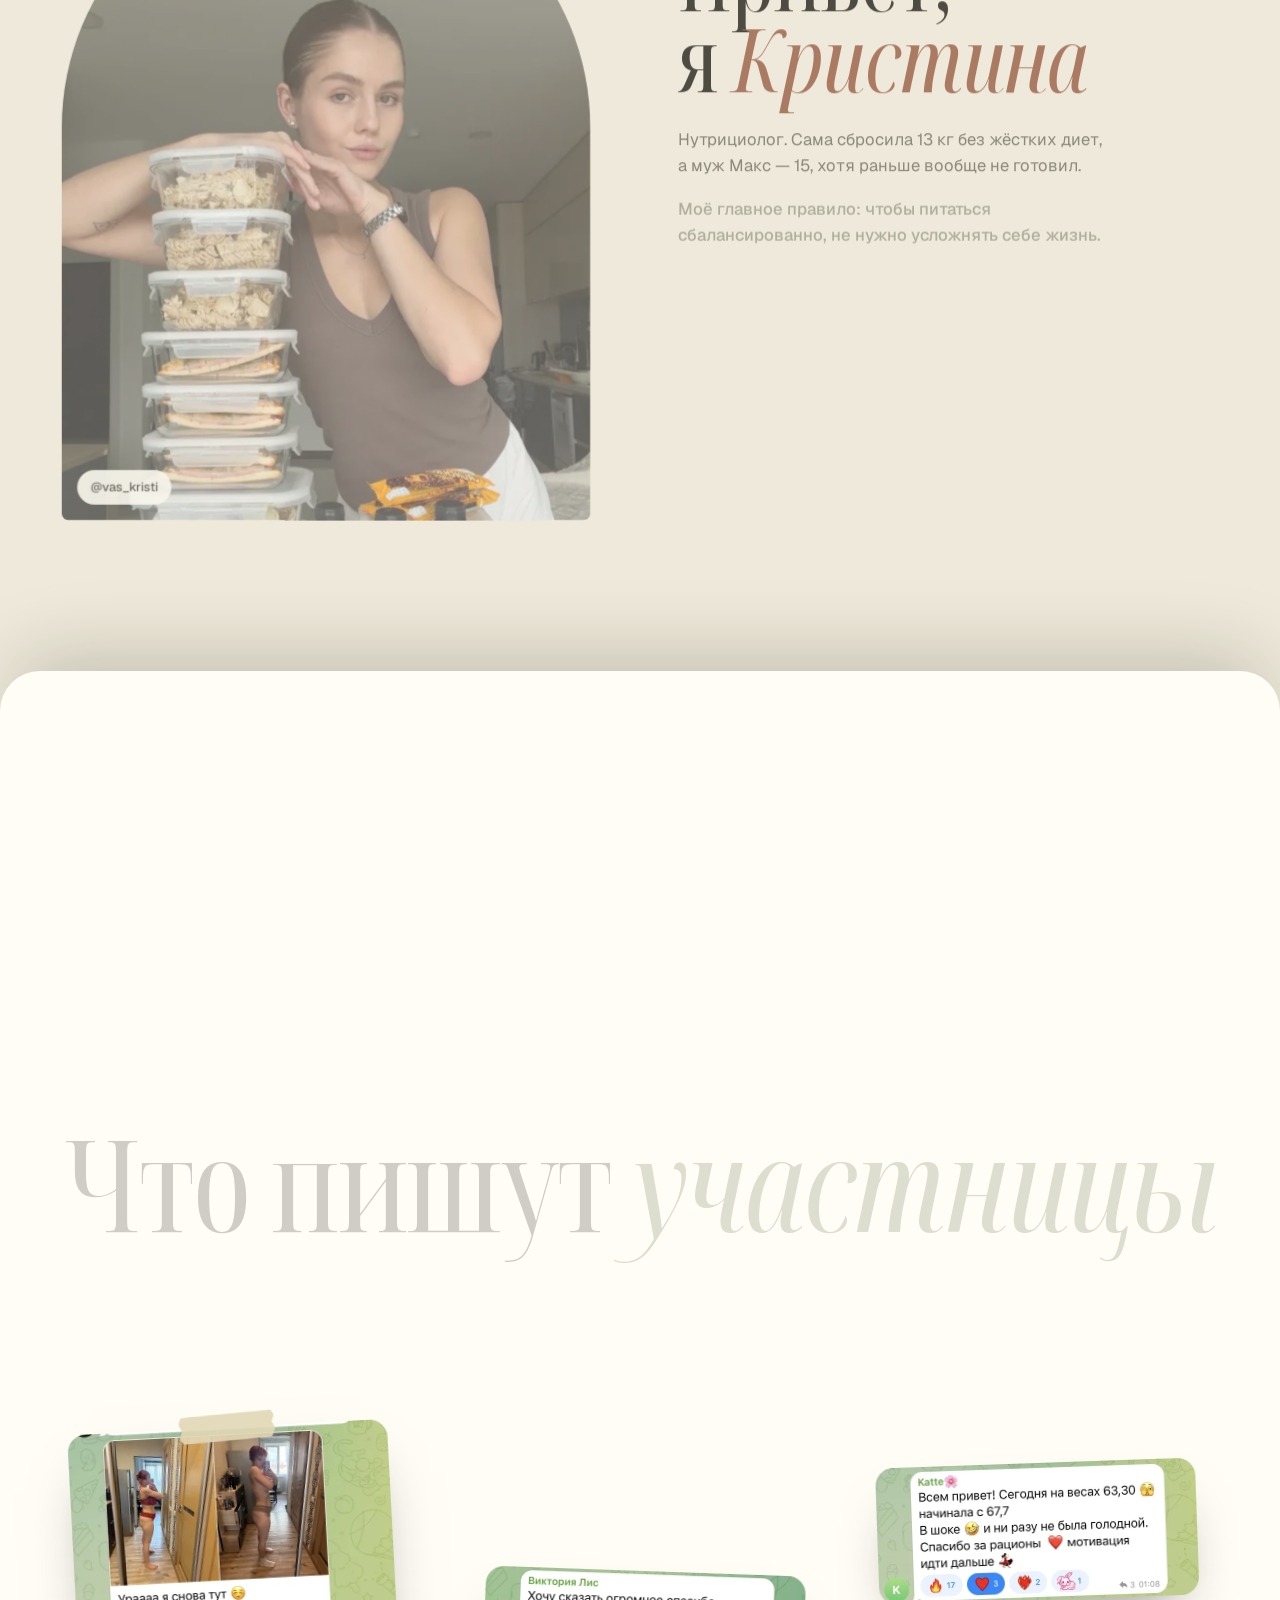
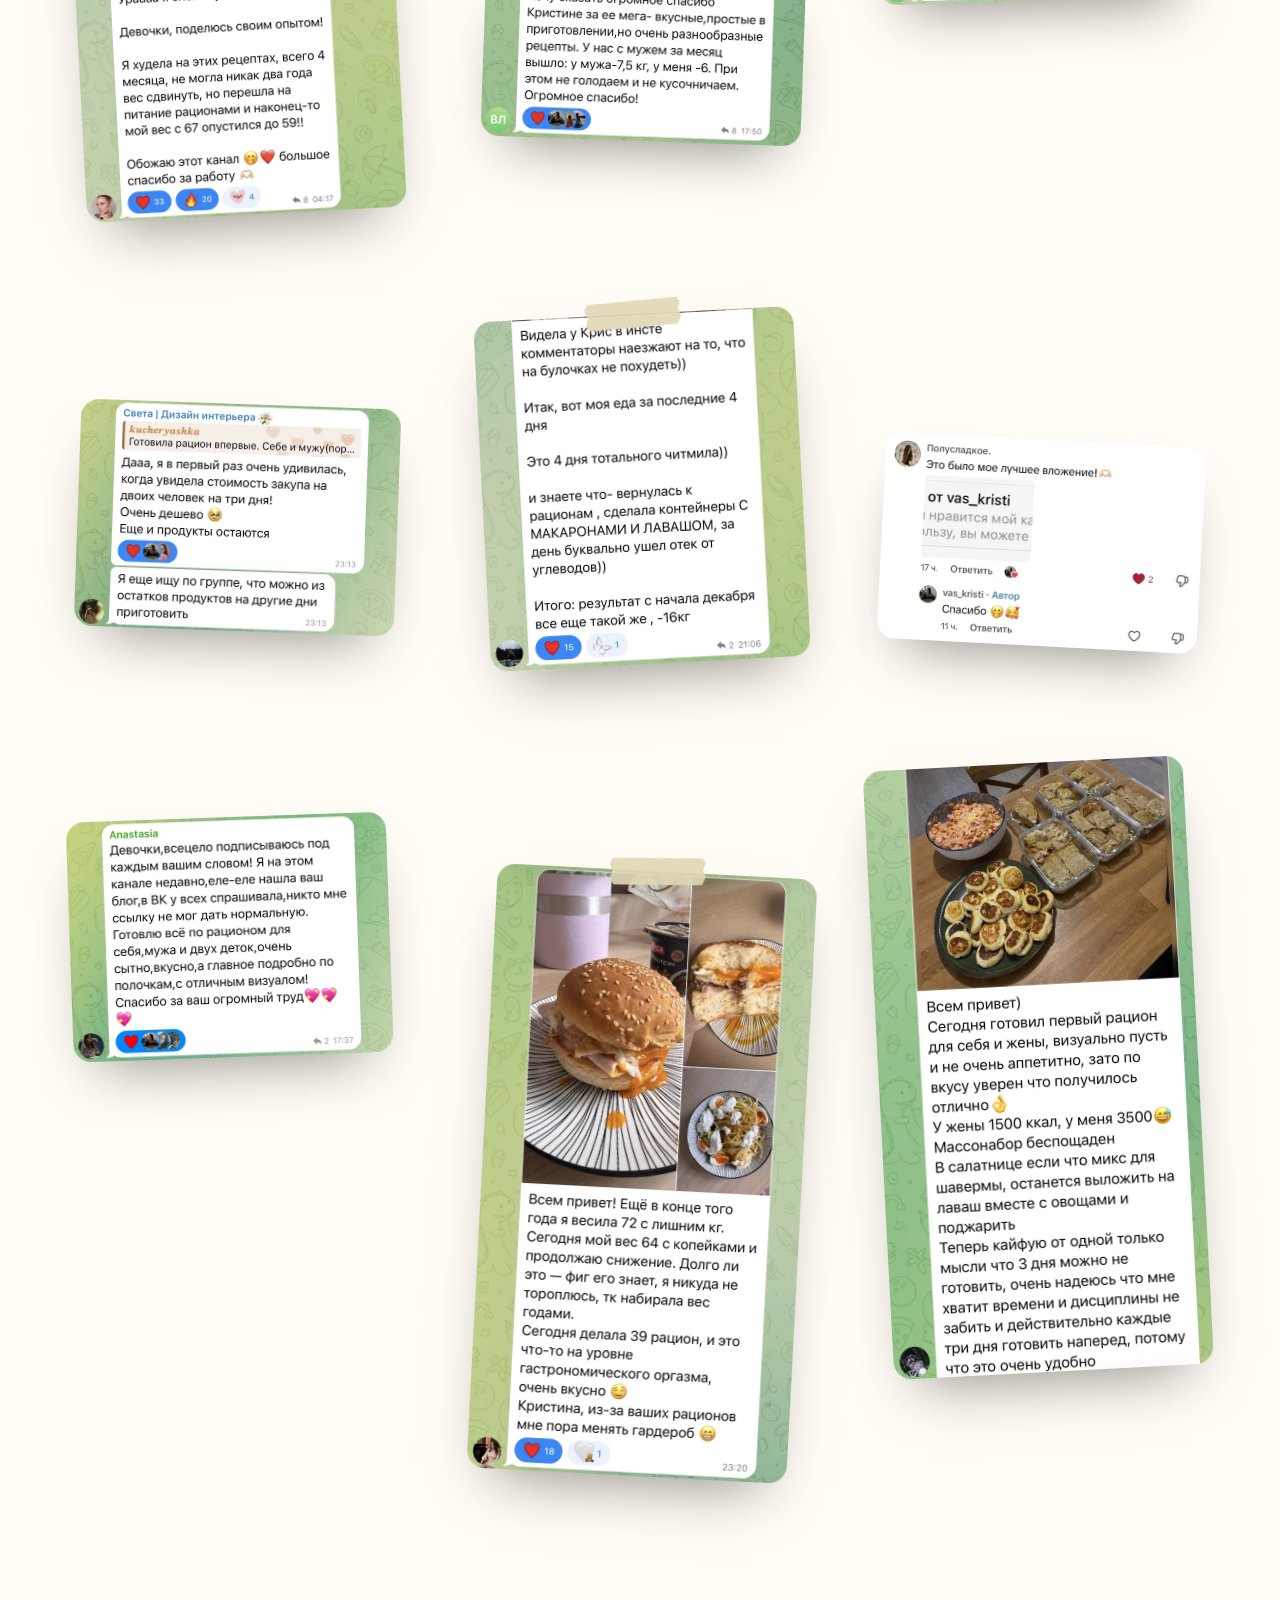
==== commit ab7c0123: "Правки дизайнера: игра вместо калорийности, новые «Что внутри» и «Кристина», скорость - Висячие пред" ====
--- a/index.html
+++ b/index.html
@@ -35,16 +35,12 @@
   <link rel="apple-touch-icon" href="assets/img/apple-touch-icon.png">
   <link rel="manifest" href="site.webmanifest">
 
-  <link rel="preload" as="font" href="assets/fonts/lobster-cyrillic.woff2" type="font/woff2" crossorigin>
   <link rel="preload" as="font" href="assets/fonts/noto-cyrillic.woff2" type="font/woff2" crossorigin>
   <link rel="preload" as="font" href="assets/fonts/noto-italic-cyrillic.woff2" type="font/woff2" crossorigin>
   <link rel="preload" as="font" href="assets/fonts/geist-cyrillic.woff2" type="font/woff2" crossorigin>
-  <link rel="preload" as="font" href="assets/fonts/geist-latin.woff2" type="font/woff2" crossorigin>
-  <link rel="preload" as="image" href="assets/img/mascot-240.webp" fetchpriority="high">
-  <link rel="preload" as="image" href="assets/img/hero-poster-wide.webp" media="(min-width: 768px)">
-  <link rel="preload" as="image" href="assets/img/hero-poster.webp" media="(max-width: 767px)">
+  <link rel="preload" as="font" href="assets/fonts/lobster-logo.woff2" type="font/woff2" crossorigin>
   <link rel="stylesheet" href="assets/css/style.css?v=dev">
-  <script>document.documentElement.classList.add('js');setTimeout(function(){var d=document.documentElement;if(!d.classList.contains('ready')){d.classList.remove('js');d.classList.add('no-loader')}},6000);</script>
+  <script>document.documentElement.classList.add('js');setTimeout(function(){var d=document.documentElement;if(!d.classList.contains('ready'))d.classList.remove('js')},4000);</script>
 
   <script type="application/ld+json">
   {
@@ -85,25 +81,13 @@
     <symbol id="close" viewBox="0 0 24 24"><path d="M6 6l12 12M18 6L6 18" fill="none" stroke="currentColor" stroke-width="1.6" stroke-linecap="round"/></symbol>
   </svg>
 
-  <!-- прелоадер: маскот прыгает на надпись -->
-  <div class="loader" data-loader aria-hidden="true">
-    <div class="loader__inner">
-      <div class="loader__stage">
-        <span class="loader__shadow" data-loader-shadow></span>
-        <img class="loader__mascot" data-loader-mascot src="assets/img/mascot-240.webp" width="240" height="240" alt="" fetchpriority="high">
-      </div>
-      <p class="loader__word" data-loader-word>Что поесть</p>
-      <p class="loader__hint" data-loader-hint>готовые рационы на 3 дня</p>
-      <div class="loader__bar"><i data-loader-bar></i></div>
-    </div>
-  </div>
-
-  <a class="skip" href="#main">К содержанию</a>
-
+  <a class="skip" href="#main">К&nbsp;содержанию</a>
+
+  <!-- без прелоадера: страница видна сразу, маскот здоровается прыжком в шапке -->
   <header class="nav" data-nav>
     <a class="logo" href="#top" aria-label="Что поесть — на главную">
-      <img class="logo__mascot" src="assets/img/mascot-160.webp" width="160" height="160" alt="">
-      <span class="logo__word" aria-hidden="true">Что поесть</span>
+      <img class="logo__mascot" src="assets/img/mascot-96.webp" width="96" height="96" alt="">
+      <span class="logo__word" aria-hidden="true">Что&nbsp;поесть</span>
     </a>
     <button class="burger" type="button" data-menu-open aria-expanded="false" aria-controls="menu">
       <span class="burger__label" aria-hidden="true"><span>меню</span><span>меню</span></span>
@@ -118,23 +102,23 @@
     <span class="sheet__handle" data-drag-handle aria-hidden="true"></span>
     <button class="sheet__close" type="button" data-close aria-label="Закрыть меню"><svg><use href="#close"/></svg></button>
     <nav class="menu__links" aria-label="Разделы сайта">
-      <a href="#how"><span>Как это работает</span><i aria-hidden="true"></i><svg aria-hidden="true"><use href="#arrow"/></svg></a>
+      <a href="#how"><span>Как&nbsp;это&nbsp;работает</span><i aria-hidden="true"></i><svg aria-hidden="true"><use href="#arrow"/></svg></a>
       <a href="#why"><span>Почему работает</span><i aria-hidden="true"></i><svg aria-hidden="true"><use href="#arrow"/></svg></a>
-      <a href="#inside"><span>Что внутри</span><i aria-hidden="true"></i><svg aria-hidden="true"><use href="#arrow"/></svg></a>
+      <a href="#inside"><span>Что&nbsp;внутри</span><i aria-hidden="true"></i><svg aria-hidden="true"><use href="#arrow"/></svg></a>
       <a href="#about"><span>Кристина</span><i aria-hidden="true"></i><svg aria-hidden="true"><use href="#arrow"/></svg></a>
       <a href="#reviews"><span>Отзывы</span><i aria-hidden="true"></i><svg aria-hidden="true"><use href="#arrow"/></svg></a>
       <a href="#pricing"><span>Тарифы</span><i aria-hidden="true"></i><svg aria-hidden="true"><use href="#arrow"/></svg></a>
       <a href="#faq"><span>Вопросы</span><i aria-hidden="true"></i><svg aria-hidden="true"><use href="#arrow"/></svg></a>
     </nav>
     <div class="menu__foot">
-      <p class="menu__hello">Рада тебя видеть ✦<br><span>готовишь раз — ешь три дня</span></p>
+      <p class="menu__hello">Рада тебя видеть ✦<br><span>готовишь раз&nbsp;— ешь три&nbsp;дня</span></p>
       <figure class="menu__img"><img src="assets/img/kristina-pasta.webp" alt="" width="640" height="640" loading="lazy" decoding="async"></figure>
     </div>
   </div>
 
   <!-- CTA: из hero «оседает» вниз и живёт там до конца страницы -->
   <button class="dock" type="button" data-dock aria-haspopup="dialog" aria-controls="access" aria-expanded="false">
-    <span class="dock__ava" aria-hidden="true"><img src="assets/img/mascot-160.webp" alt="" width="160" height="160"></span>
+    <span class="dock__ava" aria-hidden="true"><img src="assets/img/mascot-96.webp" alt="" width="96" height="96"></span>
     <span class="dock__label">получить доступ</span>
     <span class="dock__price">от&nbsp;1&nbsp;190&nbsp;₽</span>
   </button>
@@ -144,25 +128,25 @@
       <span class="sheet__handle" data-drag-handle aria-hidden="true"></span>
       <button class="sheet__close" type="button" data-close aria-label="Закрыть"><svg><use href="#close"/></svg></button>
       <div class="access__head">
-        <span class="access__ava"><img src="assets/img/kristina-ava.webp" alt="" width="120" height="120"></span>
+        <span class="access__ava"><img src="assets/img/kristina-ava.webp" alt="" width="120" height="120" loading="lazy" decoding="async"></span>
         <div>
-          <h2 class="access__title" id="access-title">Выбери, как тебе удобнее</h2>
-          <p class="access__by">Кристина · закрытый канал «Что поесть»</p>
+          <h2 class="access__title" id="access-title">Выбери, как&nbsp;тебе&nbsp;удобнее</h2>
+          <p class="access__by">Кристина · закрытый канал «Что&nbsp;поесть»</p>
         </div>
       </div>
       <a class="opt opt--best" href="https://t.me/VasKristiSub_Bot?start=sp_7bh0Mf1V8AbDvkL4" target="_blank" rel="noopener">
         <span class="opt__top"><span class="opt__name">Навсегда</span><span class="opt__tag">выгоднее</span></span>
         <span class="opt__price">1&nbsp;790&nbsp;₽</span>
-        <span class="opt__note">один платёж, все новые рационы без доплат</span>
+        <span class="opt__note">один платёж, все&nbsp;новые рационы без&nbsp;доплат</span>
         <svg class="opt__go" aria-hidden="true"><use href="#arrow"/></svg>
       </a>
       <a class="opt" href="https://t.me/VasKristiSub_Bot?start=sp_mEO5LJCvZ7n72Svi" target="_blank" rel="noopener">
-        <span class="opt__top"><span class="opt__name">3 месяца</span></span>
+        <span class="opt__top"><span class="opt__name">3&nbsp;месяца</span></span>
         <span class="opt__price">1&nbsp;190&nbsp;₽</span>
-        <span class="opt__note">≈ 400 ₽ в месяц, продление можно отменить в боте</span>
+        <span class="opt__note">≈ 400&nbsp;₽ в&nbsp;месяц, продление можно отменить в&nbsp;боте</span>
         <svg class="opt__go" aria-hidden="true"><use href="#arrow"/></svg>
       </a>
-      <p class="access__note">Оплата в Telegram-боте — ссылка на закрытый канал придёт сразу после оплаты.</p>
+      <p class="access__note">Оплата в&nbsp;Telegram-боте&nbsp;— ссылка на&nbsp;закрытый канал придёт сразу после оплаты.</p>
     </div>
   </div>
 
@@ -171,8 +155,8 @@
     <span class="sheet__handle" data-drag-handle aria-hidden="true"></span>
     <div class="rsheet__head">
       <div>
-        <h2 class="rsheet__title" id="rsheet-title">Все отзывы</h2>
-        <p class="rsheet__sub">24 сообщения участниц — как есть, без правок</p>
+        <h2 class="rsheet__title" id="rsheet-title">Все&nbsp;отзывы</h2>
+        <p class="rsheet__sub">24&nbsp;сообщения участниц&nbsp;— как&nbsp;есть, без&nbsp;правок</p>
       </div>
       <button class="sheet__close" type="button" data-close aria-label="Закрыть отзывы"><svg><use href="#close"/></svg></button>
     </div>
@@ -204,7 +188,7 @@
         <figure class="rsheet__item"><img src="assets/img/reviews/rv-showing.webp" alt="Фото рациона от участницы: контейнеры с готовой едой" width="640" height="969" loading="lazy" decoding="async"></figure>
       </div>
       <div class="rsheet__cta">
-        <p class="rsheet__cta-text">Хочешь так же?</p>
+        <p class="rsheet__cta-text">Хочешь так&nbsp;же?</p>
         <button class="pill-btn" type="button" data-open-access><span>получить доступ</span><svg aria-hidden="true"><use href="#arrow"/></svg></button>
       </div>
     </div>
@@ -215,20 +199,27 @@
     <!-- 1. HERO — видео → карточка → фраза за ней -->
     <section class="hero" id="top" data-hero aria-labelledby="hero-title">
       <div class="hero__sticky" data-hero-sticky>
-        <h2 class="hero__statement" data-statement>Представь, что тебе больше не нужно думать, <em>что приготовить</em></h2>
+        <h2 class="hero__statement" data-statement>Представь, что&nbsp;тебе больше не&nbsp;нужно думать, <em>что&nbsp;приготовить</em></h2>
         <div class="hero__media" data-hero-media>
-          <video class="hero__video" data-hero-video muted playsinline loop preload="auto" aria-hidden="true"></video>
+          <!-- кадр из видео виден сразу; само видео грузится после загрузки страницы и плавно проявляется поверх -->
+          <picture class="hero__poster">
+            <source media="(min-width: 768px)" srcset="assets/img/hero-poster-wide.webp" width="1280" height="960">
+            <img src="assets/img/hero-poster.webp" alt="" width="900" height="1598" fetchpriority="high">
+          </picture>
+          <video class="hero__video" data-hero-video muted playsinline loop preload="none" aria-hidden="true"></video>
           <div class="hero__shade" data-hero-shade></div>
         </div>
         <div class="hero__content" data-hero-content>
-          <h1 class="hero__title" id="hero-title" data-intro>Забудь о&nbsp;вечном <em>«Что поесть?»</em></h1>
-          <p class="hero__lead" data-intro>Готовые рационы от нутрициолога Кристины Василиу — готовь один раз сразу на 3 дня, без заморочек, подсчёта калорий и сложных ингредиентов.</p>
+          <p class="hero__eyebrow"><span class="hero__dot" aria-hidden="true"></span>Закрытый Telegram-канал · 4&nbsp;600+ участниц</p>
+          <h1 class="hero__title" id="hero-title">Забудь о&nbsp;вечном <em>«Что&nbsp;поесть?»</em></h1>
+          <p class="hero__lead">Готовые рационы от&nbsp;нутрициолога Кристины Василиу&nbsp;— готовь один раз&nbsp;сразу на&nbsp;3&nbsp;дня, без&nbsp;заморочек, подсчёта калорий и&nbsp;сложных ингредиентов.</p>
           <span class="hero__cta" data-cta-slot aria-hidden="true"></span>
         </div>
-        <figure class="float float--a" data-float><img src="assets/img/food-07-720.webp" alt="Кристина со стопкой контейнеров с едой" width="720" height="1280" decoding="async"><figcaption><b>1,5 часа</b>у плиты — готовая еда на 3 дня</figcaption></figure>
-        <figure class="float float--b" data-float><img src="assets/img/kristina-pasta.webp" alt="Кристина ест пасту с креветками" width="640" height="640" decoding="async"><figcaption><b>−13 кг</b>с пастой, пиццей и сладостями</figcaption></figure>
-        <figure class="float float--c" data-float><img src="assets/img/food-20-720.webp" alt="Контейнеры с рассчитанными порциями" width="720" height="1280" decoding="async"><figcaption><b>0 подсчётов</b>КБЖУ уже рассчитано</figcaption></figure>
-        <figure class="float float--d" data-float><img src="assets/img/food-19-720.webp" alt="Рацион с пиццей и мороженым" width="720" height="1280" decoding="async"><figcaption><b>Десерты</b>в каждом рационе, уже в калориях</figcaption></figure>
+        <!-- стикеры появляются только при скролле → картинки грузим после загрузки страницы (data-src) -->
+        <figure class="float float--a" data-float><img src="[data-uri]" data-src="assets/img/float-a.webp" alt="Кристина со стопкой контейнеров с едой" width="480" height="360" decoding="async"><figcaption><b>1,5&nbsp;часа</b>у&nbsp;плиты&nbsp;— готовая еда на&nbsp;3&nbsp;дня</figcaption></figure>
+        <figure class="float float--b" data-float><img src="[data-uri]" data-src="assets/img/float-b.webp" alt="Кристина ест пасту с креветками" width="480" height="360" decoding="async"><figcaption><b>−13&nbsp;кг</b>с&nbsp;пастой, пиццей и&nbsp;сладостями</figcaption></figure>
+        <figure class="float float--c" data-float><img src="[data-uri]" data-src="assets/img/float-c.webp" alt="Контейнеры с рассчитанными порциями" width="480" height="360" decoding="async"><figcaption><b>0&nbsp;подсчётов</b>КБЖУ уже&nbsp;рассчитано</figcaption></figure>
+        <figure class="float float--d" data-float><img src="[data-uri]" data-src="assets/img/float-d.webp" alt="Рацион с пиццей и мороженым" width="480" height="360" decoding="async"><figcaption><b>Десерты</b>в&nbsp;каждом рационе, уже&nbsp;в&nbsp;калориях</figcaption></figure>
       </div>
     </section>
 
@@ -237,9 +228,9 @@
       <div class="mission__sticky layer__sticky" data-layer-inner>
         <div class="garden" data-garden aria-hidden="true"></div>
         <div class="mission__inner">
-          <h2 class="mission__title" id="pain-title" data-reveal><span class="ln">Ты устала не от готовки,</span> <em><span class="ln">а от вечного</span> <span class="ln">«Что поесть?»</span></em></h2>
-          <p class="mission__text" data-reveal>Каждый день одно и то же: придумать меню, подбить под КБЖУ, купить продукты… А хочется просто открыть холодильник и знать, что сегодня на ужин.</p>
-          <p class="mission__strong" data-reveal>Со всем этим я уже разобралась за тебя.</p>
+          <h2 class="mission__title" id="pain-title" data-reveal><span class="ln">Ты&nbsp;устала не&nbsp;от&nbsp;готовки,</span> <em><span class="ln">а&nbsp;от&nbsp;вечного</span> <span class="ln">«Что&nbsp;поесть?»</span></em></h2>
+          <p class="mission__text" data-reveal>Каждый день одно и&nbsp;то&nbsp;же: придумать меню, подбить под&nbsp;КБЖУ, купить продукты… А&nbsp;хочется просто открыть холодильник и&nbsp;знать, что&nbsp;сегодня на&nbsp;ужин.</p>
+          <p class="mission__strong" data-reveal>Со&nbsp;всем этим я&nbsp;уже&nbsp;разобралась за&nbsp;тебя.</p>
         </div>
       </div>
     </section>
@@ -247,9 +238,9 @@
     <!-- 3. КАК ЭТО РАБОТАЕТ — экраны сменяют друг друга -->
     <section class="steps layer" id="how" data-steps aria-labelledby="how-title">
       <div class="steps__sticky" data-layer-inner>
-        <h2 class="sr-only" id="how-title">Как это работает</h2>
+        <h2 class="sr-only" id="how-title">Как&nbsp;это&nbsp;работает</h2>
         <div class="steps__media">
-          <figure class="steps__img is-active" data-step-img><img src="assets/img/food-14-1280.webp" srcset="assets/img/food-14-720.webp 720w, assets/img/food-14-1280.webp 1280w" sizes="(min-width: 768px) 45vw, 92vw" alt="Готовый рацион в контейнерах на столе" width="1280" height="2276" decoding="async"></figure>
+          <figure class="steps__img is-active" data-step-img><img src="assets/img/food-14-1280.webp" srcset="assets/img/food-14-720.webp 720w, assets/img/food-14-1280.webp 1280w" sizes="(min-width: 768px) 45vw, 92vw" alt="Готовый рацион в контейнерах на столе" width="1280" height="2276" loading="lazy" decoding="async"></figure>
           <figure class="steps__img" data-step-img><img src="assets/img/food-12-1280.webp" srcset="assets/img/food-12-720.webp 720w, assets/img/food-12-1280.webp 1280w" sizes="(min-width: 768px) 45vw, 92vw" alt="Продукты для рациона по списку покупок" width="1280" height="2276" loading="lazy" decoding="async"></figure>
           <figure class="steps__img" data-step-img><img src="assets/img/kristina-containers-1400.webp" srcset="assets/img/kristina-containers-720.webp 720w, assets/img/kristina-containers-1400.webp 1400w" sizes="(min-width: 768px) 45vw, 92vw" alt="Кристина с высокой стопкой контейнеров" width="1400" height="2489" loading="lazy" decoding="async"></figure>
           <figure class="steps__img" data-step-img><img src="assets/img/food-09-1280.webp" srcset="assets/img/food-09-720.webp 720w, assets/img/food-09-1280.webp 1280w" sizes="(min-width: 768px) 45vw, 92vw" alt="Стопки контейнеров с готовой едой на три дня" width="1280" height="2276" loading="lazy" decoding="async"></figure>
@@ -257,10 +248,10 @@
         <div class="steps__side">
           <p class="steps__count" aria-hidden="true"><span class="steps__num"><span data-step-num>01</span></span><span class="steps__total">/ 04</span></p>
           <div class="steps__texts">
-            <article class="step is-active" data-step><h3>Выбираешь рацион</h3><p>60+ готовых меню на 2–3 дня — для похудения, поддержания или набора, калорийность подстраивается под тебя.</p></article>
-            <article class="step" data-step><h3>Покупаешь по списку</h3><p>Продукты уже собраны в список — со ссылками на Пятёрочку, Перекрёсток, Ленту и Магнит.</p></article>
-            <article class="step" data-step><h3>Готовишь по видео</h3><p>1,5–2 часа по пошаговому видео — справится даже новичок.</p></article>
-            <article class="step" data-step><h3>Ешь три дня</h3><p>Достаёшь готовый контейнер — и не думаешь о еде до следующей готовки.</p></article>
+            <article class="step is-active" data-step><h3>Выбираешь&nbsp;рацион</h3><p>60+ готовых меню на&nbsp;2–3&nbsp;дня&nbsp;— для&nbsp;похудения, поддержания или&nbsp;набора, калорийность подстраивается под&nbsp;тебя.</p></article>
+            <article class="step" data-step><h3>Покупаешь по&nbsp;списку</h3><p>Продукты уже&nbsp;собраны в&nbsp;список&nbsp;— со&nbsp;ссылками на&nbsp;Пятёрочку, Перекрёсток, Ленту и&nbsp;Магнит.</p></article>
+            <article class="step" data-step><h3>Готовишь по&nbsp;видео</h3><p>1,5–2&nbsp;часа по&nbsp;пошаговому видео&nbsp;— справится даже&nbsp;новичок.</p></article>
+            <article class="step" data-step><h3>Ешь три&nbsp;дня</h3><p>Достаёшь готовый контейнер&nbsp;— и&nbsp;не&nbsp;думаешь о&nbsp;еде до&nbsp;следующей готовки.</p></article>
           </div>
           <div class="steps__bars" aria-hidden="true"><i data-step-bar></i><i data-step-bar></i><i data-step-bar></i><i data-step-bar></i></div>
         </div>
@@ -271,33 +262,33 @@
     <section class="why layer" id="why" aria-labelledby="why-title">
       <div class="why__panel why__panel--intro" data-why-panel>
         <div class="why__box">
-          <h2 class="why__title" id="why-title" data-reveal>Результат начинается там, <em>где заканчиваются сложности с питанием</em></h2>
-          <p class="why__lead" data-reveal>Четыре причины, почему с готовыми рационами проще достигать своих целей — без строгих диет и подсчёта калорий.</p>
+          <h2 class="why__title" id="why-title" data-reveal>Результат начинается там, <em>где&nbsp;заканчиваются сложности с&nbsp;питанием</em></h2>
+          <p class="why__lead" data-reveal>Четыре причины, почему с&nbsp;готовыми рационами проще достигать своих целей&nbsp;— без&nbsp;строгих диет и&nbsp;подсчёта калорий.</p>
         </div>
       </div>
       <div class="why__trackwrap hs" data-hs>
         <div class="why__track hs__track" data-why-track>
           <article class="why__panel why__panel--lime" data-why-panel>
             <div class="why__box why__box--card">
-              <div class="why__copy"><span class="why__n">01 / 04</span><h3>Дефицит без голода</h3><p>Никаких скучных диетических блюд и крошечных порций: привычная еда, посчитанная так, что ты сыта, а вес уходит.</p></div>
+              <div class="why__copy"><span class="why__n">01 / 04</span><h3>Дефицит без&nbsp;голода</h3><p>Никаких скучных диетических блюд и&nbsp;крошечных порций: привычная еда, посчитанная так, что&nbsp;ты&nbsp;сыта, а&nbsp;вес уходит.</p></div>
               <figure class="why__img"><img src="assets/img/food-10-720.webp" alt="Рацион с запечённой тыквой, мясом и десертами" width="720" height="1280" loading="lazy" decoding="async"></figure>
             </div>
           </article>
           <article class="why__panel why__panel--cream" data-why-panel>
             <div class="why__box why__box--card">
-              <div class="why__copy"><span class="why__n">02 / 04</span><h3>Десерты в каждом рационе</h3><p>Без запретов и чувства вины: сладкое уже вписано в калории.</p></div>
+              <div class="why__copy"><span class="why__n">02 / 04</span><h3>Десерты в&nbsp;каждом&nbsp;рационе</h3><p>Без&nbsp;запретов и&nbsp;чувства вины: сладкое уже&nbsp;вписано в&nbsp;калории.</p></div>
               <figure class="why__img"><img src="assets/img/food-19-720.webp" alt="Рацион с пиццей и мороженым" width="720" height="1280" loading="lazy" decoding="async"></figure>
             </div>
           </article>
           <article class="why__panel why__panel--sage" data-why-panel>
             <div class="why__box why__box--card">
-              <div class="why__copy"><span class="why__n">03 / 04</span><h3>Меньше решений — меньше стресса</h3><p>Завтрак, обед, ужин и десерт уже ждут в холодильнике.</p></div>
+              <div class="why__copy"><span class="why__n">03 / 04</span><h3>Меньше решений&nbsp;— меньше&nbsp;стресса</h3><p>Завтрак, обед, ужин и&nbsp;десерт уже&nbsp;ждут в&nbsp;холодильнике.</p></div>
               <figure class="why__img"><img src="assets/img/food-13-720.webp" alt="Контейнеры с готовой едой стопкой" width="720" height="1280" loading="lazy" decoding="async"></figure>
             </div>
           </article>
           <article class="why__panel why__panel--olive" data-why-panel>
             <div class="why__box why__box--card">
-              <div class="why__copy"><span class="why__n">04 / 04</span><h3>Одна готовка на всю семью</h3><p>Её с удовольствием едят и мужчины, и маленькие привереды — порции у каждого свои.</p></div>
+              <div class="why__copy"><span class="why__n">04 / 04</span><h3>Одна готовка на&nbsp;всю&nbsp;семью</h3><p>Её&nbsp;с&nbsp;удовольствием едят и&nbsp;мужчины, и&nbsp;маленькие привереды&nbsp;— порции у&nbsp;каждого свои.</p></div>
               <figure class="why__img"><img src="assets/img/food-02-720.webp" alt="Хачапури, котлеты с рисом и запеканки в контейнерах" width="720" height="1280" loading="lazy" decoding="async"></figure>
             </div>
           </article>
@@ -305,26 +296,32 @@
       </div>
     </section>
 
-    <!-- 5. КАЛОРИЙНОСТЬ: табы живут в карточке с фото -->
-    <section class="kcal" id="kcal" aria-labelledby="kcal-title">
-      <div class="kcal__grid">
-        <div class="kcal__copy">
-          <h2 class="kcal__title" id="kcal-title" data-reveal><span class="kcal__line">Твоя калорийность —</span> <em class="kcal__line">твой рацион</em></h2>
-          <p class="kcal__text" data-reveal>Выбери свою цифру — и посмотри реальный рацион из канала.</p>
-          <p class="kcal__unit" data-reveal>рационы на 1400–1800 ккал · фото без фильтров</p>
-        </div>
-        <div class="kcal__card" data-kcal-card>
-          <div class="kcal__frame" data-kcal-frame>
-            <img src="assets/img/ration-1600.webp" alt="Реальный рацион на 1600 ккал в контейнерах" width="900" height="1125" loading="lazy" decoding="async">
-            <span class="kcal__badge" aria-hidden="true"><b data-kcal-badge>1600</b> ккал в день</span>
+    <!-- 5. ИГРА «ЧТО ПОЕСТЬ?»: барабан крутит реальные рационы из канала -->
+    <section class="spin" id="spin" aria-labelledby="spin-title" data-spin>
+      <div class="spin__grid">
+        <div class="spin__copy">
+          <p class="spin__kicker" data-reveal>мини-игра</p>
+          <h2 class="spin__title" id="spin-title" data-reveal>Не&nbsp;знаешь, <em>что&nbsp;поесть?</em></h2>
+          <p class="spin__text" data-reveal>Жми на&nbsp;кнопку&nbsp;— и&nbsp;я&nbsp;выберу за&nbsp;тебя. В&nbsp;барабане реальные рационы из&nbsp;канала, фото без&nbsp;фильтров.</p>
+          <div class="spin__actions" data-reveal>
+            <button class="spin__btn" type="button" data-spin-btn>
+              <span class="spin__btn-ava" aria-hidden="true"><img src="assets/img/mascot-96.webp" alt="" width="96" height="96" loading="lazy" decoding="async"></span>
+              <span class="spin__btn-label" data-spin-label>Выбрать за&nbsp;меня</span>
+            </button>
           </div>
-          <div class="kcal__switch" role="tablist" aria-label="Калорийность рациона">
-            <button role="tab" type="button" data-k="1400" aria-selected="false">1400</button>
-            <button role="tab" type="button" data-k="1500" aria-selected="false">1500</button>
-            <button role="tab" type="button" data-k="1600" aria-selected="true" class="on">1600</button>
-            <button role="tab" type="button" data-k="1700" aria-selected="false">1700</button>
-            <button role="tab" type="button" data-k="1800" aria-selected="false">1800</button>
+          <div class="spin__result" data-spin-result aria-live="polite">
+            <p class="spin__verdict" data-spin-verdict></p>
+            <button class="link-u spin__more" type="button" data-open-access>Хочу все&nbsp;60+ рационов</button>
           </div>
+        </div>
+        <div class="spin__card" data-spin-card>
+          <div class="spin__frame" data-spin-frame>
+            <img class="spin__img is-cur" src="assets/img/ration-1700.webp" alt="Рацион на 1700 ккал: пицца и лазанья в контейнерах" width="900" height="1125" loading="lazy" decoding="async">
+            <img class="spin__img" src="[data-uri]" alt="" aria-hidden="true" width="900" height="1125" decoding="async">
+            <span class="spin__badge" data-spin-badge>1700&nbsp;ккал в&nbsp;день</span>
+            <span class="spin__gloss" aria-hidden="true"></span>
+          </div>
+          <p class="spin__caption"><span class="spin__name" data-spin-name>Пицца и&nbsp;лазанья</span><span class="spin__days">1,5–2&nbsp;часа у&nbsp;плиты&nbsp;— еда на&nbsp;3&nbsp;дня</span></p>
         </div>
       </div>
     </section>
@@ -332,55 +329,45 @@
     <!-- ленты «паста ✦ пицца…» — текст течёт по волне (canvas) -->
     <section class="ribbons" aria-label="Что едят на рационах" data-ribbons>
       <canvas class="ribbons__canvas" data-ribbons-canvas aria-hidden="true"></canvas>
-      <p class="sr-only">В рационах есть паста, пицца, хачапури, лазанья, супы, брауни, креветки, роллы с манго и шоколадки — это не диета и не марафон.</p>
-    </section>
-
-    <!-- 6. ЧТО ВНУТРИ — список под заголовком, на телефоне — карусель карточек -->
+      <p class="sr-only">В&nbsp;рационах есть паста, пицца, хачапури, лазанья, супы, брауни, креветки, роллы с&nbsp;манго и&nbsp;шоколадки&nbsp;— это&nbsp;не&nbsp;диета и&nbsp;не&nbsp;марафон.</p>
+    </section>
+
+    <!-- 6. ЧТО ВНУТРИ — шесть одинаковых карточек: фото → заголовок → пояснение (на телефоне — карусель) -->
     <section class="inside" id="inside" aria-labelledby="inside-title">
       <div class="inside__wrap">
         <header class="inside__head">
-          <h2 class="inside__title" id="inside-title" data-reveal>Всё, чтобы больше не думать <em>«А что поесть?»</em></h2>
-          <p class="inside__note" data-reveal>Рационы, рецепты и списки покупок — всё уже продумано за тебя.</p>
+          <h2 class="inside__title" id="inside-title" data-reveal>Всё, чтобы&nbsp;больше не&nbsp;думать <em>«А&nbsp;что&nbsp;поесть?»</em></h2>
+          <p class="inside__note" data-reveal>Рационы, рецепты и&nbsp;списки покупок&nbsp;— всё&nbsp;уже&nbsp;продумано за&nbsp;тебя.</p>
         </header>
-        <div class="inside__body">
-          <div class="inside__listwrap hs" data-hs>
-            <ul class="feat hs__track" data-feat>
-              <li class="feat__item is-active" data-feat-item tabindex="0">
-                <figure class="feat__img"><img src="assets/img/food-04-720.webp" alt="Готовый рацион в контейнерах" width="720" height="1280" loading="lazy" decoding="async"></figure>
-                <div class="feat__text"><h3 class="feat__name">60+ рационов</h3><p class="feat__desc">меню на 2–3 дня за 1,5–2 часа готовки</p></div>
+        <div class="inside__listwrap hs" data-hs>
+          <ul class="feat hs__track" data-feat>
+              <li class="feat__item">
+                <figure class="feat__img"><img src="assets/img/feat-1.webp" alt="Готовый рацион в контейнерах" width="800" height="560" loading="lazy" decoding="async"></figure>
+                <div class="feat__text"><span class="feat__n" aria-hidden="true">01</span><h3 class="feat__name">60+&nbsp;рационов</h3><p class="feat__desc">меню на&nbsp;2–3&nbsp;дня за&nbsp;1,5–2&nbsp;часа готовки</p></div>
               </li>
-              <li class="feat__item" data-feat-item tabindex="0">
-                <figure class="feat__img"><img src="assets/img/food-17-720.webp" alt="Блюдо, приготовленное по видеорецепту" width="720" height="1280" loading="lazy" decoding="async"></figure>
-                <div class="feat__text"><h3 class="feat__name">220+ видеорецептов</h3><p class="feat__desc">пошагово — справится даже новичок</p></div>
+              <li class="feat__item">
+                <figure class="feat__img"><img src="assets/img/feat-2.webp" alt="Блюда, приготовленные по видеорецептам" width="800" height="560" loading="lazy" decoding="async"></figure>
+                <div class="feat__text"><span class="feat__n" aria-hidden="true">02</span><h3 class="feat__name">220+ видеорецептов</h3><p class="feat__desc">пошагово&nbsp;— справится даже&nbsp;новичок</p></div>
               </li>
-              <li class="feat__item" data-feat-item tabindex="0">
-                <figure class="feat__img"><img src="assets/img/food-12-720.webp" alt="Продукты по списку покупок" width="720" height="1280" loading="lazy" decoding="async"></figure>
-                <div class="feat__text"><h3 class="feat__name">Списки покупок к каждому рациону</h3><p class="feat__desc">с граммовками и ссылками на магазины</p></div>
+              <li class="feat__item">
+                <figure class="feat__img"><img src="assets/img/feat-3.webp" alt="Продукты по списку покупок" width="800" height="560" loading="lazy" decoding="async"></figure>
+                <div class="feat__text"><span class="feat__n" aria-hidden="true">03</span><h3 class="feat__name">Списки покупок к&nbsp;каждому&nbsp;рациону</h3><p class="feat__desc">с&nbsp;граммовками и&nbsp;ссылками на&nbsp;магазины</p></div>
               </li>
-              <li class="feat__item" data-feat-item tabindex="0">
-                <figure class="feat__img"><img src="assets/img/food-20-720.webp" alt="Контейнеры с рассчитанными порциями" width="720" height="1280" loading="lazy" decoding="async"></figure>
-                <div class="feat__text"><h3 class="feat__name">КБЖУ и граммовки</h3><p class="feat__desc">уже посчитаны за тебя на каждое блюдо</p></div>
+              <li class="feat__item">
+                <figure class="feat__img"><img src="assets/img/feat-4.webp" alt="Контейнеры с рассчитанными порциями" width="800" height="560" loading="lazy" decoding="async"></figure>
+                <div class="feat__text"><span class="feat__n" aria-hidden="true">04</span><h3 class="feat__name">КБЖУ и&nbsp;граммовки</h3><p class="feat__desc">уже&nbsp;посчитаны за&nbsp;тебя на&nbsp;каждое блюдо</p></div>
               </li>
-              <li class="feat__item" data-feat-item tabindex="0">
-                <figure class="feat__img"><img src="assets/img/food-18-720.webp" alt="Рацион, пересчитанный под норму калорий" width="720" height="1280" loading="lazy" decoding="async"></figure>
-                <div class="feat__text"><h3 class="feat__name">Пересчёт порций под твою цель</h3><p class="feat__desc">похудение, поддержание или набор</p></div>
+              <li class="feat__item">
+                <figure class="feat__img"><img src="assets/img/feat-5.webp" alt="Рацион, пересчитанный под норму калорий" width="800" height="560" loading="lazy" decoding="async"></figure>
+                <div class="feat__text"><span class="feat__n" aria-hidden="true">05</span><h3 class="feat__name">Пересчёт порций под&nbsp;твою&nbsp;цель</h3><p class="feat__desc">похудение, поддержание или&nbsp;набор</p></div>
               </li>
-              <li class="feat__item" data-feat-item tabindex="0">
-                <figure class="feat__img"><img src="assets/img/food-06-720.webp" alt="Новый рацион из канала" width="720" height="1280" loading="lazy" decoding="async"></figure>
-                <div class="feat__text"><h3 class="feat__name">Новые рационы уже в подписке</h3><p class="feat__desc">коллекция регулярно пополняется</p></div>
+              <li class="feat__item">
+                <figure class="feat__img"><img src="assets/img/feat-6.webp" alt="Новый рацион из канала" width="800" height="560" loading="lazy" decoding="async"></figure>
+                <div class="feat__text"><span class="feat__n" aria-hidden="true">06</span><h3 class="feat__name">Новые рационы уже&nbsp;в&nbsp;подписке</h3><p class="feat__desc">коллекция регулярно пополняется</p></div>
               </li>
-            </ul>
-          </div>
-          <p class="inside__sum" data-reveal>Не нужно составлять меню, считать калории и искать рецепты — я уже всё сделала.</p>
-          <div class="inside__stage" data-feat-stage aria-hidden="true">
-            <img class="is-active" src="assets/img/food-04-720.webp" alt="" width="720" height="1280" loading="lazy" decoding="async">
-            <img src="assets/img/food-17-720.webp" alt="" width="720" height="1280" loading="lazy" decoding="async">
-            <img src="assets/img/food-12-720.webp" alt="" width="720" height="1280" loading="lazy" decoding="async">
-            <img src="assets/img/food-20-720.webp" alt="" width="720" height="1280" loading="lazy" decoding="async">
-            <img src="assets/img/food-18-720.webp" alt="" width="720" height="1280" loading="lazy" decoding="async">
-            <img src="assets/img/food-06-720.webp" alt="" width="720" height="1280" loading="lazy" decoding="async">
-          </div>
-        </div>
+          </ul>
+        </div>
+        <p class="inside__sum" data-reveal>Не&nbsp;нужно составлять меню, считать калории и&nbsp;искать рецепты&nbsp;— я&nbsp;уже&nbsp;всё&nbsp;сделала.</p>
       </div>
     </section>
 
@@ -388,19 +375,19 @@
     <section class="about layer" id="about" data-layer aria-labelledby="about-title">
       <div class="about__sticky layer__sticky" data-layer-inner>
         <figure class="about__photo" data-about-photo>
-          <img src="assets/img/kristina-containers-1400.webp" srcset="assets/img/kristina-containers-720.webp 720w, assets/img/kristina-containers-1400.webp 1400w" sizes="(min-width: 768px) 56vh, 100vw" alt="Кристина Василиу со стопкой контейнеров с едой" width="1400" height="2489" loading="lazy" decoding="async">
+          <img src="assets/img/kristina-containers-1400.webp" srcset="assets/img/kristina-containers-720.webp 720w, assets/img/kristina-containers-1400.webp 1400w" sizes="(min-width: 768px) 46vw, 100vw" alt="Кристина Василиу со стопкой контейнеров с едой" width="1400" height="2489" loading="lazy" decoding="async">
           <figcaption>@vas_kristi</figcaption>
         </figure>
         <div class="about__copy">
-          <h2 class="about__title" id="about-title" data-reveal>Привет, я <em>Кристина</em></h2>
-          <p class="about__text" data-reveal>Нутрициолог. Сама сбросила 13&nbsp;кг без жёстких диет, а муж Макс — 15, хотя раньше вообще не готовил.</p>
-          <p class="about__text about__rule" data-reveal>Моё главное правило: чтобы питаться сбалансированно, не нужно усложнять себе жизнь.</p>
+          <h2 class="about__title" id="about-title" data-reveal>Привет, я&nbsp;<em>Кристина</em></h2>
+          <p class="about__text" data-reveal>Нутрициолог. Сама сбросила 13&nbsp;кг без&nbsp;жёстких диет, а&nbsp;муж Макс&nbsp;— 15, хотя раньше вообще не&nbsp;готовил.</p>
+          <p class="about__text about__rule" data-reveal>Моё главное правило: чтобы&nbsp;питаться сбалансированно, не&nbsp;нужно усложнять себе жизнь.</p>
           <dl class="about__stats" data-reveal>
-            <div><dt>−<span data-count="13">13</span> кг</dt><dd>мой результат</dd></div>
-            <div><dt>−<span data-count="15">15</span> кг</dt><dd>у Макса</dd></div>
-            <div><dt><span data-count="4600" data-format="space">4&nbsp;600</span>+</dt><dd>готовят по рационам</dd></div>
+            <div><dt>−<span data-count="13">13</span> кг</dt><dd>мой&nbsp;результат</dd></div>
+            <div><dt>−<span data-count="15">15</span> кг</dt><dd>у&nbsp;Макса</dd></div>
+            <div><dt><span data-count="4600" data-format="space">4&nbsp;600</span>+</dt><dd>готовят по&nbsp;рационам</dd></div>
           </dl>
-          <a class="link-u" href="https://www.instagram.com/vas_kristi" target="_blank" rel="noopener" data-reveal>Блог в Instagram — @vas_kristi</a>
+          <a class="link-u" href="https://www.instagram.com/vas_kristi" target="_blank" rel="noopener" data-reveal>Блог в&nbsp;Instagram&nbsp;— @vas_kristi</a>
         </div>
       </div>
     </section>
@@ -409,8 +396,7 @@
     <section class="reviews layer" id="reviews" aria-labelledby="reviews-title">
       <div class="reviews__titlewrap">
         <div class="reviews__titlebox">
-          <h2 class="reviews__title" id="reviews-title">Что пишут <em>участницы</em></h2>
-          <p class="reviews__note">Реальные сообщения из чата канала — без правок.</p>
+          <h2 class="reviews__title" id="reviews-title">Что&nbsp;пишут <em>участницы</em></h2>
         </div>
       </div>
       <div class="rv" data-rv>
@@ -427,7 +413,7 @@
       <div class="reviews__more">
         <button class="more-btn" type="button" data-rsheet-open aria-haspopup="dialog" aria-controls="all-reviews">
           <span class="more-btn__stack" aria-hidden="true"><i></i><i></i><i></i></span>
-          <span class="more-btn__label">Читать все отзывы</span>
+          <span class="more-btn__label">Читать все&nbsp;отзывы</span>
           <span class="more-btn__count">24</span>
         </button>
       </div>
@@ -437,28 +423,28 @@
     <section class="pricing" id="pricing" aria-labelledby="pricing-title">
       <div class="pricing__bg" aria-hidden="true"><img src="assets/img/food-16-wide.webp" alt="" width="1920" height="1080" loading="lazy" decoding="async"></div>
       <header class="pricing__head">
-        <h2 class="pricing__title" id="pricing-title" data-reveal>Выбери <em>свой доступ</em></h2>
-        <p class="pricing__sub" data-reveal>Вся база рационов — в обоих тарифах. Ссылку на канал бот пришлёт сразу после оплаты.</p>
+        <h2 class="pricing__title" id="pricing-title" data-reveal>Выбери <em>свой&nbsp;доступ</em></h2>
+        <p class="pricing__sub" data-reveal>Вся база рационов&nbsp;— в&nbsp;обоих тарифах. Ссылку на&nbsp;канал бот пришлёт сразу после оплаты.</p>
       </header>
       <div class="plans-tabs" role="tablist" aria-label="Тариф" data-plan-tabs>
         <button type="button" role="tab" aria-selected="true" class="on" data-plan-tab="0">Навсегда</button>
-        <button type="button" role="tab" aria-selected="false" data-plan-tab="1">3 месяца</button>
+        <button type="button" role="tab" aria-selected="false" data-plan-tab="1">3&nbsp;месяца</button>
       </div>
       <div class="plans" data-plans>
         <article class="plan plan--best is-active" data-plan>
           <span class="plan__flag">выгоднее всего</span>
           <h3 class="plan__name">Навсегда</h3>
           <p class="plan__price">1&nbsp;790&nbsp;<span>₽</span></p>
-          <p class="plan__per">один платёж — и без продлений</p>
-          <ul class="plan__list"><li>все 60+ рационов и 220+ рецептов</li><li>новые рационы без доплат</li><li>никаких автосписаний</li></ul>
+          <p class="plan__per">один платёж&nbsp;— и&nbsp;без&nbsp;продлений</p>
+          <ul class="plan__list"><li>все&nbsp;60+ рационов и&nbsp;220+ рецептов</li><li>новые рационы без&nbsp;доплат</li><li>никаких автосписаний</li></ul>
           <a class="btn btn--clay" href="https://t.me/VasKristiSub_Bot?start=sp_7bh0Mf1V8AbDvkL4" target="_blank" rel="noopener"><span>взять навсегда</span><svg aria-hidden="true"><use href="#arrow"/></svg></a>
         </article>
         <article class="plan" data-plan>
-          <h3 class="plan__name">3 месяца</h3>
+          <h3 class="plan__name">3&nbsp;месяца</h3>
           <p class="plan__price">1&nbsp;190&nbsp;<span>₽</span></p>
-          <p class="plan__per">≈ 400 ₽ в месяц — дешевле одной доставки</p>
-          <ul class="plan__list"><li>вся база рационов и рецептов</li><li>автопродление раз в 3 месяца</li><li>отмена продления в боте</li></ul>
-          <a class="btn btn--ghost" href="https://t.me/VasKristiSub_Bot?start=sp_mEO5LJCvZ7n72Svi" target="_blank" rel="noopener"><span>попробовать 3 месяца</span><svg aria-hidden="true"><use href="#arrow"/></svg></a>
+          <p class="plan__per">≈ 400&nbsp;₽ в&nbsp;месяц&nbsp;— дешевле одной доставки</p>
+          <ul class="plan__list"><li>вся база рационов и&nbsp;рецептов</li><li>автопродление раз&nbsp;в&nbsp;3&nbsp;месяца</li><li>отмена продления в&nbsp;боте</li></ul>
+          <a class="btn btn--ghost" href="https://t.me/VasKristiSub_Bot?start=sp_mEO5LJCvZ7n72Svi" target="_blank" rel="noopener"><span>попробовать 3&nbsp;месяца</span><svg aria-hidden="true"><use href="#arrow"/></svg></a>
         </article>
       </div>
     </section>
@@ -467,17 +453,17 @@
     <section class="faq layer" id="faq" data-layer aria-labelledby="faq-title">
       <div class="faq__sticky layer__sticky" data-layer-inner>
         <header class="faq__head">
-          <h2 class="faq__title" id="faq-title" data-reveal>Коротко <em>о главном</em></h2>
-          <p class="faq__contact" data-reveal>Не нашла ответ? Напиши в <a href="https://t.me/VasKristiSub_Bot" target="_blank" rel="noopener">бот</a> или на <a href="mailto:kristina-vasiliu@mail.ru">почту</a>.</p>
+          <h2 class="faq__title" id="faq-title" data-reveal>Коротко <em>о&nbsp;главном</em></h2>
+          <p class="faq__contact" data-reveal>Не&nbsp;нашла ответ? Напиши в&nbsp;<a href="https://t.me/VasKristiSub_Bot" target="_blank" rel="noopener">бот</a> или&nbsp;на&nbsp;<a href="mailto:kristina-vasiliu@mail.ru">почту</a>.</p>
         </header>
         <div class="faq__list" data-faq>
-          <details><summary><span>Тут только грудка и гречка?</span><i aria-hidden="true"></i></summary><div class="faq__a"><p>Нет. Паста, пицца, выпечка, супы и десерты — всё вписано в КБЖУ. Худеешь за счёт порций, а не запретов.</p></div></details>
-          <details><summary><span>Я почти не умею готовить. Справлюсь?</span><i aria-hidden="true"></i></summary><div class="faq__a"><p>Да. Каждый рецепт — с пошаговым видео. Мой муж Макс раньше не готовил вообще, а теперь готовит сам.</p></div></details>
-          <details><summary><span>Сколько времени уходит на готовку?</span><i aria-hidden="true"></i></summary><div class="faq__a"><p>1,5–2 часа на рацион, которого хватает на 2–3 дня.</p></div></details>
-          <details><summary><span>Как подобрать калорийность?</span><i aria-hidden="true"></i></summary><div class="faq__a"><p>Рационы рассчитаны на 1400–1800 ккал. Выбери ближайший к своей норме или пересчитай порции готовым промптом из канала — под похудение, поддержание или набор.</p></div></details>
-          <details><summary><span>Где покупать продукты?</span><i aria-hidden="true"></i></summary><div class="faq__a"><p>К каждому рациону есть список с граммовками и ссылками на Пятёрочку, Перекрёсток, Ленту, Магнит и другие сети. Добавляешь в корзину — и готово.</p></div></details>
-          <details><summary><span>Подойдёт для семьи?</span><i aria-hidden="true"></i></summary><div class="faq__a"><p>Да. Готовишь одно на всех, порции у каждого свои. Мужья и дети едят с удовольствием.</p></div></details>
-          <details><summary><span>Будут автоматические списания?</span><i aria-hidden="true"></i></summary><div class="faq__a"><p>На тарифе «навсегда» — нет, это разовый платёж. «3 месяца» продлевается автоматически, отменить можно в боте в любой момент.</p></div></details>
+          <details><summary><span>Тут только&nbsp;грудка и&nbsp;гречка?</span><i aria-hidden="true"></i></summary><div class="faq__a"><p>Нет. Паста, пицца, выпечка, супы и&nbsp;десерты&nbsp;— всё&nbsp;вписано в&nbsp;КБЖУ. Худеешь за&nbsp;счёт порций, а&nbsp;не&nbsp;запретов.</p></div></details>
+          <details><summary><span>Я&nbsp;почти не&nbsp;умею готовить. Справлюсь?</span><i aria-hidden="true"></i></summary><div class="faq__a"><p>Да. Каждый рецепт&nbsp;— с&nbsp;пошаговым видео. Мой&nbsp;муж Макс раньше не&nbsp;готовил вообще, а&nbsp;теперь готовит сам.</p></div></details>
+          <details><summary><span>Сколько времени уходит на&nbsp;готовку?</span><i aria-hidden="true"></i></summary><div class="faq__a"><p>1,5–2&nbsp;часа на&nbsp;рацион, которого хватает на&nbsp;2–3&nbsp;дня.</p></div></details>
+          <details><summary><span>Как&nbsp;подобрать калорийность?</span><i aria-hidden="true"></i></summary><div class="faq__a"><p>Рационы рассчитаны на&nbsp;1400–1800&nbsp;ккал. Выбери ближайший к&nbsp;своей норме или&nbsp;пересчитай порции готовым промптом из&nbsp;канала&nbsp;— под&nbsp;похудение, поддержание или&nbsp;набор.</p></div></details>
+          <details><summary><span>Где&nbsp;покупать продукты?</span><i aria-hidden="true"></i></summary><div class="faq__a"><p>К&nbsp;каждому рациону есть список с&nbsp;граммовками и&nbsp;ссылками на&nbsp;Пятёрочку, Перекрёсток, Ленту, Магнит и&nbsp;другие сети. Добавляешь в&nbsp;корзину&nbsp;— и&nbsp;готово.</p></div></details>
+          <details><summary><span>Подойдёт для&nbsp;семьи?</span><i aria-hidden="true"></i></summary><div class="faq__a"><p>Да. Готовишь одно на&nbsp;всех, порции у&nbsp;каждого свои. Мужья и&nbsp;дети едят с&nbsp;удовольствием.</p></div></details>
+          <details><summary><span>Будут автоматические списания?</span><i aria-hidden="true"></i></summary><div class="faq__a"><p>На&nbsp;тарифе «навсегда»&nbsp;— нет, это&nbsp;разовый платёж. «3&nbsp;месяца» продлевается автоматически, отменить можно в&nbsp;боте в&nbsp;любой момент.</p></div></details>
         </div>
       </div>
     </section>
@@ -485,15 +471,15 @@
     <!-- 11. ФИНАЛ + ПОДВАЛ -->
     <section class="final layer" aria-labelledby="final-title">
       <div class="final__top">
-        <h2 class="final__title" id="final-title" data-reveal><span class="ln">В жизни и так много сложностей.</span> <em><span class="ln">Пусть хотя бы еда</span> <span class="ln">будет простой</span></em></h2>
-        <p class="final__text" data-reveal>Один вечер у плиты — и три дня ужин уже ждёт в холодильнике. Я собрала эту систему для себя. Теперь она твоя.</p>
+        <h2 class="final__title" id="final-title" data-reveal><span class="ln">В&nbsp;жизни и&nbsp;так&nbsp;много сложностей.</span> <em><span class="ln">Пусть хотя&nbsp;бы еда</span> <span class="ln">будет&nbsp;простой</span></em></h2>
+        <p class="final__text" data-reveal>Один вечер у&nbsp;плиты&nbsp;— и&nbsp;три&nbsp;дня ужин уже&nbsp;ждёт в&nbsp;холодильнике. Я&nbsp;собрала эту систему для&nbsp;себя. Теперь она&nbsp;твоя.</p>
         <p class="final__sign" data-reveal>— Кристина</p>
       </div>
       <footer class="footer">
         <div class="footer__cols">
           <a class="logo logo--light" href="#top" aria-label="Что поесть — наверх">
-            <img class="logo__mascot" src="assets/img/mascot-160.webp" width="160" height="160" alt="" loading="lazy" decoding="async">
-            <span class="logo__word" aria-hidden="true">Что поесть</span>
+            <img class="logo__mascot" src="assets/img/mascot-96.webp" width="96" height="96" alt="" loading="lazy" decoding="async">
+            <span class="logo__word" aria-hidden="true">Что&nbsp;поесть</span>
           </a>
           <nav class="footer__col" aria-label="Связь">
             <a href="https://www.instagram.com/vas_kristi" target="_blank" rel="noopener">Instagram</a>
@@ -505,14 +491,18 @@
             <a href="https://telegra.ph/Publichnaya-oferta-na-zaklyuchenie-abonentskogo-dogovora-na-okazanie-uslug-po-dostupu-k-informacionnym-materialam-v-Telegram-kan-08-24-3" target="_blank" rel="noopener">Публичная оферта</a>
           </nav>
         </div>
-        <p class="footer__legal">© 2026 ИП Серая Кристина Александровна · ИНН 272391244662 · ОГРНИП 324237500082711</p>
+        <p class="footer__legal">© 2026&nbsp;ИП Серая Кристина Александровна · ИНН 272391244662 · ОГРНИП 324237500082711</p>
       </footer>
     </section>
   </main>
 
-  <script src="assets/vendor/gsap.min.js" defer></script>
-  <script src="assets/vendor/ScrollTrigger.min.js" defer></script>
-  <script src="assets/vendor/lenis.min.js" defer></script>
-  <script src="assets/js/main.js?v=dev" defer></script>
+  <!-- скрипты анимаций подключаем после первой отрисовки: первый экран не ждёт JS -->
+  <script>
+    (function () {
+      var list = ['assets/vendor/gsap.min.js', 'assets/vendor/ScrollTrigger.min.js', 'assets/vendor/lenis.min.js', 'assets/js/main.js?v=dev'];
+      function go() { list.forEach(function (src) { var s = document.createElement('script'); s.src = src; s.async = false; document.body.appendChild(s); }); }
+      requestAnimationFrame(function () { setTimeout(go, 0); });
+    })();
+  </script>
 </body>
 </html>
--- a/assets/css/style.css
+++ b/assets/css/style.css
@@ -4,19 +4,19 @@
    Анимации — только transform и opacity (без filter: blur), чтобы не лагало.
    ========================================================= */
 
-/* ---------- шрифты (свои файлы, без запросов к Google) ---------- */
-@font-face { font-family: "Lobster"; font-style: normal; font-weight: 400; font-display: swap; src: url("../fonts/lobster-cyrillic.woff2") format("woff2"); unicode-range: U+0301, U+0400-045F, U+0490-0491, U+04B0-04B1, U+2116; }
-@font-face { font-family: "Lobster"; font-style: normal; font-weight: 400; font-display: swap; src: url("../fonts/lobster-latin-ext.woff2") format("woff2"); unicode-range: U+0100-02BA, U+02BD-02C5, U+02C7-02CC, U+02CE-02D7, U+02DD-02FF, U+0304, U+0308, U+0329, U+1D00-1DBF, U+1E00-1E9F, U+1EF2-1EFF, U+2020, U+20A0-20AB, U+20AD-20C4, U+2113, U+2C60-2C7F, U+A720-A7FF; }
-@font-face { font-family: "Lobster"; font-style: normal; font-weight: 400; font-display: swap; src: url("../fonts/lobster-latin.woff2") format("woff2"); unicode-range: U+0000-00FF, U+0131, U+0152-0153, U+02BB-02BC, U+02C6, U+02DA, U+02DC, U+0304, U+0308, U+0329, U+2000-206F, U+20AC, U+2122, U+2191, U+2193, U+2212, U+2215, U+FEFF, U+FFFD; }
+/* ---------- шрифты (свои файлы, без запросов к Google) ----------
+   Lobster — только надпись «Что поесть» (5 КБ, только нужные буквы).
+   *-rub — один знак ₽ вместо целого latin-ext (было до 65 КБ ради одного символа). */
+@font-face { font-family: "Lobster"; font-style: normal; font-weight: 400; font-display: swap; src: url("../fonts/lobster-logo.woff2") format("woff2"); unicode-range: U+0020, U+0415, U+041E, U+041F, U+0421, U+0422, U+0427, U+042C, U+0435, U+043E, U+043F, U+0441, U+0442, U+044C; }
+@font-face { font-family: "Noto Serif Display"; font-style: normal; font-weight: 400; font-stretch: 62.5%; font-display: swap; src: url("../fonts/noto-rub.woff2") format("woff2"); unicode-range: U+20BD; }
+@font-face { font-family: "Noto Serif Display"; font-style: normal; font-weight: 400; font-stretch: 62.5%; font-display: swap; src: url("../fonts/noto-latin.woff2") format("woff2"); unicode-range: U+0000-00FF, U+0131, U+0152-0153, U+02BB-02BC, U+02C6, U+02DA, U+02DC, U+0304, U+0308, U+0329, U+2000-206F, U+20AC, U+2122, U+2191, U+2193, U+2212, U+2215, U+FEFF, U+FFFD; }
 @font-face { font-family: "Noto Serif Display"; font-style: normal; font-weight: 400; font-stretch: 62.5%; font-display: swap; src: url("../fonts/noto-cyrillic.woff2") format("woff2"); unicode-range: U+0301, U+0400-045F, U+0490-0491, U+04B0-04B1, U+2116; }
-@font-face { font-family: "Noto Serif Display"; font-style: normal; font-weight: 400; font-stretch: 62.5%; font-display: swap; src: url("../fonts/noto-latin-ext.woff2") format("woff2"); unicode-range: U+0100-02BA, U+02BD-02C5, U+02C7-02CC, U+02CE-02D7, U+02DD-02FF, U+0304, U+0308, U+0329, U+1D00-1DBF, U+1E00-1E9F, U+1EF2-1EFF, U+2020, U+20A0-20AB, U+20AD-20C4, U+2113, U+2C60-2C7F, U+A720-A7FF; }
-@font-face { font-family: "Noto Serif Display"; font-style: normal; font-weight: 400; font-stretch: 62.5%; font-display: swap; src: url("../fonts/noto-latin.woff2") format("woff2"); unicode-range: U+0000-00FF, U+0131, U+0152-0153, U+02BB-02BC, U+02C6, U+02DA, U+02DC, U+0304, U+0308, U+0329, U+2000-206F, U+20AC, U+2122, U+2191, U+2193, U+2212, U+2215, U+FEFF, U+FFFD; }
+@font-face { font-family: "Noto Serif Display"; font-style: italic; font-weight: 400; font-stretch: 62.5%; font-display: swap; src: url("../fonts/noto-italic-rub.woff2") format("woff2"); unicode-range: U+20BD; }
+@font-face { font-family: "Noto Serif Display"; font-style: italic; font-weight: 400; font-stretch: 62.5%; font-display: swap; src: url("../fonts/noto-italic-latin.woff2") format("woff2"); unicode-range: U+0000-00FF, U+0131, U+0152-0153, U+02BB-02BC, U+02C6, U+02DA, U+02DC, U+0304, U+0308, U+0329, U+2000-206F, U+20AC, U+2122, U+2191, U+2193, U+2212, U+2215, U+FEFF, U+FFFD; }
 @font-face { font-family: "Noto Serif Display"; font-style: italic; font-weight: 400; font-stretch: 62.5%; font-display: swap; src: url("../fonts/noto-italic-cyrillic.woff2") format("woff2"); unicode-range: U+0301, U+0400-045F, U+0490-0491, U+04B0-04B1, U+2116; }
-@font-face { font-family: "Noto Serif Display"; font-style: italic; font-weight: 400; font-stretch: 62.5%; font-display: swap; src: url("../fonts/noto-italic-latin-ext.woff2") format("woff2"); unicode-range: U+0100-02BA, U+02BD-02C5, U+02C7-02CC, U+02CE-02D7, U+02DD-02FF, U+0304, U+0308, U+0329, U+1D00-1DBF, U+1E00-1E9F, U+1EF2-1EFF, U+2020, U+20A0-20AB, U+20AD-20C4, U+2113, U+2C60-2C7F, U+A720-A7FF; }
-@font-face { font-family: "Noto Serif Display"; font-style: italic; font-weight: 400; font-stretch: 62.5%; font-display: swap; src: url("../fonts/noto-italic-latin.woff2") format("woff2"); unicode-range: U+0000-00FF, U+0131, U+0152-0153, U+02BB-02BC, U+02C6, U+02DA, U+02DC, U+0304, U+0308, U+0329, U+2000-206F, U+20AC, U+2122, U+2191, U+2193, U+2212, U+2215, U+FEFF, U+FFFD; }
+@font-face { font-family: "Geist"; font-style: normal; font-weight: 400 600; font-display: swap; src: url("../fonts/geist-rub.woff2") format("woff2"); unicode-range: U+20BD; }
+@font-face { font-family: "Geist"; font-style: normal; font-weight: 400 600; font-display: swap; src: url("../fonts/geist-latin.woff2") format("woff2"); unicode-range: U+0000-00FF, U+0131, U+0152-0153, U+02BB-02BC, U+02C6, U+02DA, U+02DC, U+0304, U+0308, U+0329, U+2000-206F, U+20AC, U+2122, U+2191, U+2193, U+2212, U+2215, U+FEFF, U+FFFD; }
 @font-face { font-family: "Geist"; font-style: normal; font-weight: 400 600; font-display: swap; src: url("../fonts/geist-cyrillic.woff2") format("woff2"); unicode-range: U+0301, U+0400-045F, U+0490-0491, U+04B0-04B1, U+2116; }
-@font-face { font-family: "Geist"; font-style: normal; font-weight: 400 600; font-display: swap; src: url("../fonts/geist-latin-ext.woff2") format("woff2"); unicode-range: U+0100-02BA, U+02BD-02C5, U+02C7-02CC, U+02CE-02D7, U+02DD-02FF, U+0304, U+0308, U+0329, U+1D00-1DBF, U+1E00-1E9F, U+1EF2-1EFF, U+2020, U+20A0-20AB, U+20AD-20C4, U+2113, U+2C60-2C7F, U+A720-A7FF; }
-@font-face { font-family: "Geist"; font-style: normal; font-weight: 400 600; font-display: swap; src: url("../fonts/geist-latin.woff2") format("woff2"); unicode-range: U+0000-00FF, U+0131, U+0152-0153, U+02BB-02BC, U+02C6, U+02DA, U+02DC, U+0304, U+0308, U+0329, U+2000-206F, U+20AC, U+2122, U+2191, U+2193, U+2212, U+2215, U+FEFF, U+FFFD; }
 
 :root {
   --milk: #F7F5EC;
@@ -88,11 +88,11 @@
 .link-u::after { content: ""; position: absolute; left: 0; right: 0; bottom: 0; height: 1px; background: currentColor; transform-origin: right; transition: transform .6s var(--ease); }
 .link-u:hover::after { transform: scaleX(0); }
 
-.js [data-reveal], .js [data-intro] { opacity: 0; }
+.js [data-reveal] { opacity: 0; }
 
 /* ---------- наслаивание секций ---------- */
 main > section { position: relative; }
-.mission { z-index: 2; } .steps { z-index: 3; } .why { z-index: 4; } .kcal { z-index: 5; } .ribbons { z-index: 5; }
+.mission { z-index: 2; } .steps { z-index: 3; } .why { z-index: 4; } .spin { z-index: 5; } .ribbons { z-index: 5; }
 .inside { z-index: 6; } .about { z-index: 7; } .reviews { z-index: 8; } .pricing { z-index: 9; } .faq { z-index: 10; } .final { z-index: 11; }
 .layer__sticky { position: sticky; top: 0; height: var(--vh); overflow: hidden; }
 /* слои, которые уменьшаются/гаснут при наезде следующего блока: заранее отдельный слой —
@@ -121,35 +121,32 @@
 .logo--light .logo__mascot { width: 58px; height: 58px; margin: 0; padding: 6px; border-radius: 50%; background: var(--milk); }
 .logo--light .logo__word { font-size: 34px; }
 
-/* =========================================================
-   LOADER: маскот прыгает на надпись
-   ========================================================= */
-.loader { position: fixed; inset: 0; z-index: 200; display: grid; place-items: center; background: var(--milk); color: var(--ink); }
-html:not(.js) .loader, .no-loader .loader { display: none; }
-.loader__inner { display: flex; flex-direction: column; align-items: center; }
-.loader__stage { position: relative; width: clamp(128px, 36vw, 172px); aspect-ratio: 1; }
-.loader__mascot { position: relative; z-index: 1; width: 100%; height: 100%; opacity: 0; transform-origin: 50% 96%; will-change: transform; }
-.loader__shadow { position: absolute; left: 26%; right: 26%; bottom: 0; height: 8%; border-radius: 50%; background: rgba(46, 53, 32, .18); opacity: 0; transform: scaleX(.3); }
-.loader__word { margin-top: 2px; padding: 0 .1em .06em; font-family: var(--logo); font-size: clamp(46px, 12.4vw, 70px); line-height: 1.1; color: var(--olive-deep); clip-path: inset(0 100% 0 0); }
-.loader__hint { margin-top: 4px; font-size: 13.5px; letter-spacing: .02em; color: var(--ink-3); opacity: 0; }
-.loader__bar { position: relative; width: 140px; height: 2px; margin-top: 18px; border-radius: 2px; background: var(--line); overflow: hidden; }
-.loader__bar i { position: absolute; inset: 0; background: var(--olive); transform-origin: left; transform: scaleX(0); }
-
-/* =========================================================
-   NAV
+/* маскот здоровается при загрузке (вместо прелоадера): прыжок с приземлением */
+@keyframes mascot-hello {
+  0% { transform: translateY(0) scale(1, 1); }
+  18% { transform: translateY(-14px) scale(.94, 1.08) rotate(-6deg); }
+  36% { transform: translateY(0) scale(1.12, .86); }
+  52% { transform: translateY(-5px) scale(.97, 1.04) rotate(4deg); }
+  70%, 100% { transform: translateY(0) scale(1, 1); }
+}
+
+/* =========================================================
+   NAV — своя композитная плашка (will-change), заметная тень, мягкий ход
    ========================================================= */
 .nav {
   position: fixed; z-index: 80; top: 14px; left: 50%;
   width: min(460px, calc(100% - 24px)); height: var(--nav-h);
   display: flex; align-items: center; justify-content: space-between;
   padding: 0 7px 0 16px;
-  background: rgba(250, 248, 241, .96);
-  border: 1px solid rgba(255, 255, 255, .7); border-radius: 999px;
-  box-shadow: 0 10px 34px rgba(29, 27, 20, .1);
-  transform: translateX(-50%);
-  transition: transform .7s var(--ease), background-color .35s, box-shadow .35s, border-color .35s;
-}
-.nav.is-hidden { transform: translate(-50%, calc(-100% - 24px)); }
+  background: rgba(252, 250, 244, .97);
+  border: 1px solid rgba(29, 27, 20, .07); border-radius: 999px;
+  box-shadow: 0 1px 0 rgba(255, 255, 255, .9) inset, 0 2px 6px rgba(29, 27, 20, .06), 0 14px 36px -10px rgba(29, 27, 20, .26);
+  transform: translate3d(-50%, 0, 0);
+  will-change: transform;
+  transition: transform .5s cubic-bezier(.22, 1, .36, 1), background-color .35s, box-shadow .35s, border-color .35s;
+}
+.nav.is-hidden { transform: translate3d(-50%, calc(-100% - 24px), 0); }
+.nav .logo__mascot { animation: mascot-hello 1.1s .35s cubic-bezier(.3, .7, .4, 1) both; }
 .nav.is-menu { background: transparent; border-color: transparent; box-shadow: none; }
 
 .burger { display: inline-flex; align-items: center; gap: 12px; height: 46px; padding: 0 0 0 14px; border: 0; background: transparent; cursor: pointer; color: var(--ink); }
@@ -294,11 +291,16 @@
 .hero__statement {
   position: absolute; z-index: 1; left: 50%; top: 50%; translate: -50% -50%;
   width: min(1100px, calc(100% - 2 * var(--g)));
-  text-align: center; font-size: clamp(40px, min(6.2vw, 10.4vh), 112px); line-height: 1.06;
+  text-align: center; font-size: clamp(40px, min(6.2vw, 10.4vh), 112px); line-height: 1.06; visibility: hidden;
 }
 .hero__statement em { color: var(--olive); }
 .hero__media { position: absolute; inset: 0; z-index: 2; background: #191710; will-change: clip-path, transform; }
-.hero__video { width: 100%; height: 100%; object-fit: cover; }
+.hero__poster, .hero__poster img, .hero__video { position: absolute; inset: 0; width: 100%; height: 100%; object-fit: cover; }
+/* видео проявляется поверх кадра-картинки, только когда реально заиграло */
+.hero__video { opacity: 0; transition: opacity .8s ease; }
+.hero__media.is-playing .hero__video { opacity: 1; }
+.hero__eyebrow { display: inline-flex; align-items: center; gap: 9px; margin-bottom: clamp(14px, 2.6vh, 24px); padding: 7px 14px 7px 11px; border-radius: 99px; background: rgba(247, 245, 236, .14); box-shadow: inset 0 0 0 1px rgba(247, 245, 236, .2); font-size: 13.5px; font-weight: 500; letter-spacing: .01em; color: rgba(247, 245, 236, .94); }
+.hero__dot { width: 7px; height: 7px; border-radius: 50%; background: var(--lime); box-shadow: 0 0 0 4px rgba(220, 231, 169, .22); }
 .hero__shade { position: absolute; inset: 0; background: linear-gradient(180deg, rgba(18, 16, 10, .52) 0%, rgba(18, 16, 10, .34) 40%, rgba(18, 16, 10, .58) 100%); }
 .hero__content {
   position: absolute; inset: 0; z-index: 3;
@@ -317,7 +319,7 @@
   padding: 7px 7px 13px; border-radius: 20px;
   background: var(--paper); color: var(--ink);
   box-shadow: 0 30px 60px -26px rgba(29, 27, 20, .45);
-  opacity: 0; will-change: transform, opacity;
+  opacity: 0; visibility: hidden; will-change: transform, opacity;
 }
 .float img { width: 100%; aspect-ratio: 4 / 3; object-fit: cover; border-radius: 14px; }
 .float figcaption { margin: 10px 6px 0; font-size: 13px; line-height: 1.35; color: var(--ink-2); }
@@ -338,7 +340,11 @@
 .mission__strong { max-width: 600px; margin: 0 auto; font-size: clamp(16px, 1.3vw, 19px); font-weight: 600; line-height: 1.5; color: var(--olive-deep); }
 
 .garden { position: absolute; inset: 0; z-index: 1; pointer-events: none; overflow: hidden; border-radius: inherit; }
+.garden.is-building { visibility: hidden; }
+/* рост: слои сада двигает JS целиком (только transform) — каждый слой растеризуется один раз */
 .garden svg { position: absolute; overflow: visible; }
+.garden .gbox { position: absolute; display: block; will-change: transform; }
+.garden .gbox img { position: absolute; max-width: none; }
 .g-bl, .g-br { bottom: -2px; width: min(40vw, 660px); height: auto; aspect-ratio: 600 / 420; }
 .g-bl { left: -1.5%; transform-origin: 32% 100%; }
 .g-br { right: -1.5%; transform-origin: 68% 100%; }
@@ -348,12 +354,12 @@
 @keyframes g-sway { 0%, 100% { transform: rotate(-.9deg); } 50% { transform: rotate(1.2deg); } }
 @keyframes g-sway2 { 0%, 100% { transform: rotate(1deg) translateX(-2px); } 50% { transform: rotate(-1.3deg) translateX(2px); } }
 @keyframes g-hang { 0%, 100% { transform: rotate(1.4deg); } 50% { transform: rotate(-1.6deg); } }
-.garden.is-alive svg { will-change: transform; }
+
 .garden.is-alive .g-back { animation: g-sway 7.5s ease-in-out infinite; }
 .garden.is-alive .g-front { animation: g-sway2 6s ease-in-out infinite; }
 .garden.is-alive .g-tl { animation: g-hang 8s ease-in-out infinite; }
 .garden.is-alive .g-tr { animation: g-hang 9s ease-in-out -3s infinite reverse; }
-.garden.is-paused svg, .garden.is-paused .petal { animation-play-state: paused !important; }
+.garden.is-paused .gbox, .garden.is-paused .petal { animation-play-state: paused !important; }
 /* лепестки падают и кружатся (только transform/opacity) */
 .petal { position: absolute; width: 11px; height: 7px; border-radius: 70% 0 70% 0; background: var(--c, #fff); box-shadow: inset 0 0 0 .5px rgba(78, 90, 48, .3); opacity: 0; pointer-events: none; }
 @keyframes petal-fall {
@@ -416,25 +422,43 @@
 @media (min-width: 768px) { .why__box { will-change: transform, opacity; } }
 
 /* =========================================================
-   5. KCAL — табы внутри карточки с фото
-   ========================================================= */
-.kcal { display: flex; align-items: center; min-height: var(--vh); padding: var(--top) var(--g) var(--bot); background: var(--milk); }
-.kcal__grid { width: min(1180px, 100%); margin: 0 auto; display: grid; grid-template-columns: minmax(0, 1.05fr) minmax(0, .95fr); align-items: center; gap: clamp(40px, 7vw, 120px); }
-.kcal__copy { container-type: inline-size; }
-.kcal__title { font-size: clamp(34px, 11cqi, 88px); line-height: 1.04; margin-bottom: clamp(14px, 2.6vh, 24px); }
-.kcal__line { display: block; white-space: nowrap; }
-.kcal__title em { color: var(--clay); }
-.kcal__text { max-width: 40ch; font-size: clamp(16px, 1.3vw, 19px); color: var(--ink-2); }
-.kcal__unit { margin-top: 14px; font-size: 13px; color: var(--ink-3); }
-.kcal__card { justify-self: center; width: min(100%, 470px, 60vh * .78); padding: 10px; border-radius: 34px; background: var(--paper); box-shadow: 0 34px 70px -40px rgba(29, 27, 20, .45), 0 0 0 1px rgba(29, 27, 20, .05); }
-.kcal__frame { position: relative; aspect-ratio: 4 / 5; border-radius: 26px; overflow: hidden; background: var(--cream); touch-action: pan-y; }
-.kcal__frame img { position: absolute; inset: 0; width: 100%; height: 100%; object-fit: cover; }
-.kcal__badge { position: absolute; z-index: 3; left: 12px; top: 12px; padding: 7px 13px 8px; border-radius: 99px; background: rgba(255, 253, 246, .94); font-size: 12.5px; font-weight: 500; color: var(--ink-2); box-shadow: 0 8px 20px -12px rgba(29, 27, 20, .5); }
-.kcal__badge b { display: inline-block; font-family: var(--display); font-weight: 400; font-size: 17px; color: var(--ink); }
-.kcal__switch { position: relative; display: flex; gap: 2px; margin-top: 10px; padding: 5px; border-radius: 999px; background: var(--cream); }
-.kcal__switch button { position: relative; z-index: 1; flex: 1; height: 46px; padding: 0; border: 0; border-radius: 999px; background: transparent; cursor: pointer; font-size: 16px; font-weight: 600; font-variant-numeric: tabular-nums; color: var(--ink-2); transition: color .4s; }
-.kcal__switch button.on { color: var(--milk); }
-.kcal__switch::before { content: ""; position: absolute; z-index: 0; top: 5px; bottom: 5px; left: 0; width: var(--pill-w, 76px); border-radius: 999px; background: var(--ink); transform: translateX(var(--pill-x, 5px)); transition: transform .55s var(--ease), width .55s var(--ease); }
+   5. ИГРА «Что поесть?» — барабан с реальными рационами
+   ========================================================= */
+.spin { padding: clamp(96px, 14vh, 150px) var(--g); background: var(--milk); }
+.spin__grid { width: min(1180px, 100%); margin: 0 auto; display: grid; grid-template-columns: minmax(0, 1.05fr) minmax(0, .95fr); align-items: center; gap: clamp(40px, 7vw, 120px); }
+.spin__kicker { display: inline-block; margin-bottom: clamp(12px, 2vh, 18px); padding: 6px 12px; border-radius: 99px; background: var(--lime); color: var(--olive-deep); font-size: 12px; font-weight: 600; letter-spacing: .14em; text-transform: uppercase; }
+.spin__title { font-size: clamp(46px, min(6vw, 10.4vh), 108px); line-height: .94; }
+.spin__title em { color: var(--clay); }
+.spin__text { max-width: 40ch; margin-top: clamp(14px, 2.6vh, 22px); font-size: clamp(16px, 1.3vw, 19px); color: var(--ink-2); }
+.spin__actions { margin-top: clamp(22px, 4vh, 36px); }
+.spin__btn {
+  display: inline-flex; align-items: center; gap: 14px; height: 64px; padding: 0 28px 0 8px;
+  border: 0; border-radius: 999px; background: var(--clay); color: var(--milk); cursor: pointer;
+  font-family: var(--display); font-stretch: 62.5%; font-style: italic; font-size: 26px; line-height: 1;
+  box-shadow: 0 18px 36px -16px rgba(122, 70, 50, .7);
+  transition: transform .35s var(--ease), background-color .3s, box-shadow .35s;
+}
+.spin__btn:hover { background: var(--clay-deep); transform: translateY(-2px); box-shadow: 0 22px 40px -16px rgba(122, 70, 50, .8); }
+.spin__btn:active { transform: scale(.97); }
+.spin__btn[aria-busy="true"] { pointer-events: none; }
+.spin__btn-ava { display: grid; place-items: center; width: 50px; height: 50px; flex: none; border-radius: 50%; background: var(--lime); }
+.spin__btn-ava img { width: 42px; height: 42px; transform-origin: 50% 85%; }
+.spin__btn-label { padding-bottom: 3px; white-space: nowrap; }
+.spin__result { max-width: 42ch; margin-top: 20px; opacity: 0; visibility: hidden; transform: translateY(10px); transition: opacity .5s, visibility .5s, transform .6s var(--ease); }
+.spin__result.is-shown { opacity: 1; visibility: visible; transform: none; }
+.spin__verdict { font-size: clamp(16px, 1.25vw, 18px); line-height: 1.5; color: var(--ink-2); }
+.spin__verdict b { font-weight: 600; color: var(--olive-deep); }
+.spin__more { margin-top: 10px; border: 0; background: none; cursor: pointer; font-family: inherit; font-size: 15px; font-weight: 600; color: var(--clay); }
+.spin__card { justify-self: center; width: min(100%, 460px, 62vh * .8); padding: 10px 10px 18px; border-radius: 34px; background: var(--paper); box-shadow: 0 34px 70px -40px rgba(29, 27, 20, .5), 0 0 0 1px rgba(29, 27, 20, .05); rotate: 2deg; }
+.spin__frame { position: relative; aspect-ratio: 4 / 5; border-radius: 26px; overflow: hidden; background: var(--cream); transform: translateZ(0); }
+/* положение картинок задаёт только JS (yPercent) — CSS-сдвиг GSAP прибавил бы к своему */
+.spin__img { position: absolute; inset: 0; width: 100%; height: 100%; object-fit: cover; will-change: transform; }
+/* затемнение сверху и снизу — «окошко» барабана */
+.spin__gloss { position: absolute; inset: 0; z-index: 2; pointer-events: none; background: linear-gradient(180deg, rgba(20, 18, 11, .3), rgba(20, 18, 11, 0) 16%, rgba(20, 18, 11, 0) 84%, rgba(20, 18, 11, .3)); }
+.spin__badge { position: absolute; z-index: 3; left: 12px; top: 12px; padding: 7px 13px 8px; border-radius: 99px; background: rgba(255, 253, 246, .95); box-shadow: 0 8px 20px -12px rgba(29, 27, 20, .5); font-size: 13px; font-weight: 600; color: var(--ink-2); }
+.spin__caption { display: flex; flex-direction: column; gap: 3px; padding: 14px 10px 0; }
+.spin__name { overflow: hidden; font-family: var(--display); font-stretch: 62.5%; font-size: 30px; line-height: 1.05; white-space: nowrap; text-overflow: ellipsis; color: var(--ink); }
+.spin__days { font-size: 13.5px; color: var(--ink-3); }
 
 /* =========================================================
    RIBBONS — canvas, текст течёт по волне
@@ -443,40 +467,43 @@
 .ribbons__canvas { position: absolute; inset: 0; width: 100%; height: 100%; }
 
 /* =========================================================
-   6. INSIDE — список под заголовком + фото справа
-   ========================================================= */
-.inside { display: flex; align-items: center; min-height: var(--vh); padding: var(--top) var(--g) var(--bot); background: var(--milk); }
+   6. INSIDE — шесть одинаковых карточек: фото → номер → заголовок → пояснение.
+   Читается по одной схеме слева направо, взгляду не нужно прыгать по экрану.
+   ========================================================= */
+.inside { padding: clamp(96px, 14vh, 150px) var(--g) clamp(80px, 12vh, 130px); background: var(--milk); }
 .inside__wrap { width: min(1240px, 100%); margin: 0 auto; }
-.inside__head { display: flex; align-items: flex-end; justify-content: space-between; gap: 24px 48px; flex-wrap: wrap; margin-bottom: clamp(20px, 4vh, 44px); }
+.inside__head { margin-bottom: clamp(28px, 5vh, 52px); }
 .inside__title { font-size: clamp(40px, min(4.6vw, 8.4vh), 84px); line-height: 1.04; }
-.inside__title em { color: var(--olive); white-space: nowrap; }
-.inside__note { max-width: 34ch; padding-bottom: 8px; font-size: clamp(16px, 1.25vw, 19px); color: var(--ink-2); }
-.inside__body { display: grid; grid-template-columns: minmax(0, 1.35fr) minmax(0, .65fr); gap: clamp(28px, 5vw, 80px); align-items: center; }
-.feat { counter-reset: feat; }
-.feat__item { position: relative; display: grid; grid-template-columns: 3.2ch minmax(0, 1fr); align-items: baseline; column-gap: 14px; padding: clamp(12px, 2.1vh, 20px) 0; border-top: 1px solid var(--line); cursor: default; outline: none; }
-.feat__item:last-child { border-bottom: 1px solid var(--line); }
-.feat__item::before { counter-increment: feat; content: "0" counter(feat); font-size: 13px; font-weight: 600; letter-spacing: .1em; color: var(--ink-3); transition: color .3s; }
-.feat__img { display: none; }
-.feat__text { display: flex; align-items: baseline; justify-content: space-between; gap: 8px 28px; flex-wrap: wrap; }
-.feat__name { font-size: clamp(26px, min(2.7vw, 4.8vh), 46px); line-height: 1.05; transition: color .35s, transform .6s var(--ease); }
-.feat__desc { font-size: clamp(15px, 1.15vw, 17px); color: var(--ink-2); text-align: right; }
-.feat__item.is-active::before { color: var(--clay); }
-.feat__item.is-active .feat__name { color: var(--clay); transform: translateX(10px); }
-.feat__item:focus-visible { outline: 2px solid var(--clay); outline-offset: 4px; }
-.inside__sum { grid-column: 1; margin-top: clamp(16px, 3vh, 28px); font-size: clamp(16px, 1.3vw, 19px); font-weight: 600; color: var(--olive-deep); }
-.inside__stage { grid-row: 1 / span 2; grid-column: 2; position: relative; justify-self: end; width: min(100%, 420px); aspect-ratio: 4 / 5; border-radius: 28px; overflow: hidden; background: var(--cream); box-shadow: 0 34px 70px -38px rgba(29, 27, 20, .5); rotate: 2deg; }
-.inside__stage img { position: absolute; inset: 0; width: 100%; height: 100%; object-fit: cover; opacity: 0; transform: scale(1.08); transition: opacity .55s ease, transform 1.1s var(--ease); }
-.inside__stage img.is-active { opacity: 1; transform: none; }
-
-/* =========================================================
-   7. ABOUT
+.inside__title em { display: block; color: var(--olive); white-space: nowrap; }
+.inside__note { max-width: 44ch; margin-top: clamp(12px, 2.2vh, 20px); font-size: clamp(16px, 1.25vw, 19px); color: var(--ink-2); }
+.feat { display: grid; grid-template-columns: repeat(3, minmax(0, 1fr)); gap: clamp(14px, 1.6vw, 24px); }
+.feat__item {
+  position: relative; display: flex; flex-direction: column; padding: 10px 10px 20px; border-radius: 28px;
+  background: var(--paper);
+  box-shadow: 0 0 0 1px rgba(29, 27, 20, .05), 0 24px 44px -32px rgba(29, 27, 20, .5);
+  transition: transform .6s var(--ease), box-shadow .6s var(--ease);
+}
+.feat__img { position: relative; aspect-ratio: 16 / 10; border-radius: 20px; overflow: hidden; background: var(--cream); }
+.feat__img img { width: 100%; height: 100%; object-fit: cover; transition: transform 1.1s var(--ease); }
+.feat__text { padding: 16px 10px 0; }
+.feat__n { display: block; margin-bottom: 8px; font-size: 12.5px; font-weight: 600; letter-spacing: .14em; color: var(--clay); }
+.feat__name { font-size: clamp(28px, min(2.5vw, 4.6vh), 42px); line-height: 1; }
+.feat__desc { margin-top: 8px; font-size: clamp(15px, 1.1vw, 16.5px); line-height: 1.45; color: var(--ink-2); }
+@media (hover: hover) and (min-width: 768px) {
+  .feat__item:hover { transform: translateY(-4px); box-shadow: 0 0 0 1px rgba(29, 27, 20, .05), 0 34px 54px -30px rgba(29, 27, 20, .55); }
+  .feat__item:hover .feat__img img { transform: scale(1.05); }
+}
+.inside__sum { margin-top: clamp(26px, 4.4vh, 44px); text-align: center; font-size: clamp(17px, 1.4vw, 21px); font-weight: 600; color: var(--olive-deep); }
+
+/* =========================================================
+   7. ABOUT — две равные колонки по центру: фото слева на всю колонку, текст справа
    ========================================================= */
 .about { background: var(--cream); }
-.about__sticky { display: grid; grid-template-columns: auto minmax(0, 1fr); align-items: center; gap: 6vw; padding: var(--top) var(--g) var(--bot); }
-.about__photo { position: relative; height: min(74vh, 800px); aspect-ratio: 3 / 4; border-radius: 999px 999px 24px 24px; overflow: hidden; transform: translateZ(0); }
+.about__sticky { display: grid; grid-template-columns: minmax(0, 1fr) minmax(0, 1fr); align-items: center; gap: clamp(40px, 6vw, 110px); padding: var(--top) max(var(--g), calc((100% - 1320px) / 2)) var(--bot); }
+.about__photo { position: relative; width: 100%; height: min(76vh, 820px); border-radius: 999px 999px 24px 24px; overflow: hidden; transform: translateZ(0); }
 .about__photo img { width: 100%; height: 112%; object-fit: cover; object-position: 50% 18%; }
 .about__photo figcaption { position: absolute; left: 16px; bottom: 16px; padding: 8px 14px; border-radius: 99px; background: rgba(255, 253, 246, .92); font-size: 13px; font-weight: 500; }
-.about__copy { max-width: 620px; container-type: inline-size; }
+.about__copy { max-width: 580px; container-type: inline-size; }
 .about__title { font-size: clamp(46px, 14cqi, 104px); line-height: 1.02; margin-bottom: clamp(14px, 2.6vh, 26px); }
 .about__title em { color: var(--clay); }
 .mission__title em { color: var(--olive); }
@@ -495,7 +522,6 @@
 .reviews__titlewrap { position: sticky; top: 0; z-index: 0; height: var(--vh); display: grid; place-items: center; padding: var(--top) var(--g) var(--bot); text-align: center; border-radius: inherit; }
 .reviews__title { font-size: clamp(56px, min(9vw, 15vh), 176px); line-height: 1; }
 .reviews__title em { color: var(--olive); }
-.reviews__note { max-width: 36ch; margin: clamp(14px, 2.6vh, 26px) auto 0; font-size: clamp(15px, 1.15vw, 18px); color: var(--ink-2); }
 .rv {
   position: relative; z-index: 1; margin-top: calc(-.16 * var(--vh));
   display: grid; grid-template-columns: repeat(3, minmax(0, 1fr)); grid-auto-flow: row dense;
@@ -595,16 +621,15 @@
 /* =========================================================
    RESPONSIVE
    ========================================================= */
-@media (max-width: 1100px) and (min-width: 768px) {
-  .feat__text { display: block; }
-  .feat__desc { margin-top: 4px; text-align: left; }
+@media (max-width: 1000px) and (min-width: 768px) {
+  .feat { grid-template-columns: repeat(2, minmax(0, 1fr)); }
 }
 
 @media (max-width: 767px) {
   :root { --nav-h: 54px; --top: calc(var(--nav-h) + 30px); --bot: 24px; --radius-layer: 28px; }
   .nav { top: 10px; padding-left: 12px; }
   /* открыт шит — шапка уезжает, чтобы не налезать на него */
-  .sheet-open .nav { transform: translate(-50%, calc(-100% - 24px)); }
+  .sheet-open .nav { transform: translate3d(-50%, calc(-100% - 24px), 0); }
   .logo__mascot { width: 38px; height: 38px; }
   .logo__word { font-size: 23px; }
   .burger { gap: 10px; }
@@ -653,7 +678,13 @@
   .float--d { right: 3vw; bottom: 9%; }
   .float--b, .float--c { display: none; }
 
-  .mission__inner { padding-bottom: 14svh; }
+  /* текст поверх сада: матовая подложка — лианы видны вокруг, а под текстом размыты и не спорят с ним */
+  .mission__inner {
+    margin-bottom: 11svh; padding: 22px 18px 24px; border-radius: 28px;
+    background: rgba(251, 249, 242, .78);
+    -webkit-backdrop-filter: blur(14px) saturate(1.15); backdrop-filter: blur(14px) saturate(1.15);
+    box-shadow: inset 0 0 0 1px rgba(255, 255, 255, .7), 0 22px 44px -26px rgba(29, 27, 20, .4);
+  }
   .mission__title { font-size: clamp(34px, 9.4vw, 44px); }
   .mission__title em { display: block; }
   .mission__text, .mission__strong { font-size: 15.5px; }
@@ -671,15 +702,17 @@
   .step h3 { font-size: clamp(32px, 9.4vw, 42px); margin-bottom: 10px; }
   .step p { font-size: 15.5px; }
 
-  /* горизонтальные карточки: на всю ширину, зазор 4px, тени по бокам — правило для всех каруселей */
+  /* горизонтальные карусели (правило для всех): карточка чуть уже экрана — соседняя выглядывает
+     и сама показывает, что можно листать; сверху и снизу у ленты запас, чтобы тень карточек не обрезалась */
   .hs { position: relative; }
-  .hs::before, .hs::after { content: ""; position: absolute; z-index: 3; top: 0; bottom: 0; width: 22px; pointer-events: none; opacity: 0; transition: opacity .35s; }
-  .hs::before { left: 0; background: linear-gradient(90deg, rgba(29, 27, 20, .18), rgba(29, 27, 20, 0)); }
-  .hs::after { right: 0; background: linear-gradient(270deg, rgba(29, 27, 20, .18), rgba(29, 27, 20, 0)); }
-  .hs.can-left::before, .hs.can-right::after { opacity: 1; }
-  .hs__track { display: flex; gap: 4px; overflow-x: auto; overflow-y: hidden; overscroll-behavior-x: contain; scroll-snap-type: x mandatory; scroll-padding-inline: var(--g); padding: 24px var(--g) 34px; margin: -24px 0 -34px; scrollbar-width: none; -webkit-overflow-scrolling: touch; }
+  .hs__track {
+    display: flex; gap: 10px; overflow-x: auto; overflow-y: hidden; overscroll-behavior-x: contain;
+    scroll-snap-type: x mandatory; scroll-padding-inline: var(--g);
+    padding: 30px var(--g) 48px; margin: -30px 0 -48px;
+    scrollbar-width: none; -webkit-overflow-scrolling: touch;
+  }
   .hs__track::-webkit-scrollbar { display: none; }
-  .hs__track > * { flex: 0 0 calc(100vw - 2 * var(--g)); scroll-snap-align: center; scroll-snap-stop: always; }
+  .hs__track > * { flex: 0 0 calc(100vw - 2 * var(--g) - 36px); scroll-snap-align: start; scroll-snap-stop: always; }
 
   /* why: карусель */
   .why { padding: var(--top) 0 calc(var(--bot) + 24px); }
@@ -688,41 +721,41 @@
   .why__title { font-size: clamp(34px, 9.6vw, 44px); }
   .why__lead { font-size: 15.5px; margin-top: 10px; }
   .why__track .why__panel { position: relative; height: auto; padding: 0; }
-  .why__box--card { grid-template-columns: 1fr; gap: 16px; padding: 16px 16px 20px; border-radius: 24px; height: 100%; align-content: start; box-shadow: 0 18px 34px -24px rgba(29, 27, 20, .45); }
+  .why__box--card { grid-template-columns: 1fr; gap: 16px; padding: 14px 14px 20px; border-radius: 24px; height: 100%; align-content: start; box-shadow: 0 0 0 1px rgba(29, 27, 20, .04), 0 20px 34px -22px rgba(29, 27, 20, .42); }
   .why__copy { order: 2; padding: 0 4px; }
   .why__img { order: 1; height: 32svh; border-radius: 16px; }
   .why__n { margin-bottom: 8px; font-size: 12px; }
   .why__copy h3 { font-size: 32px; margin-bottom: 8px; }
   .why__copy p { font-size: 15.5px; }
 
-  .kcal, .inside, .pricing { min-height: 0; padding: calc(var(--bot) + 40px) var(--g); }
-  .kcal__grid { grid-template-columns: 1fr; gap: 20px; }
-  .kcal__title { font-size: clamp(30px, 9.2vw, 42px); }
-  .kcal__text { font-size: 15.5px; }
-  .kcal__unit { margin-top: 8px; }
-  .kcal__card { width: min(100%, 52svh * .8); padding: 8px; border-radius: 28px; }
-  .kcal__frame { border-radius: 21px; }
-  .kcal__switch { margin-top: 8px; padding: 4px; }
-  .kcal__switch::before { top: 4px; bottom: 4px; }
-  .kcal__switch button { height: 42px; font-size: 15px; }
+  .spin, .inside, .pricing { min-height: 0; padding: calc(var(--bot) + 48px) var(--g); }
+  /* игра на телефоне: заголовок → барабан → кнопка под ним (кнопка рядом с тем, что крутится) */
+  .spin__grid { grid-template-columns: 1fr; gap: 0; }
+  .spin__copy { display: contents; }
+  .spin__kicker { justify-self: start; }
+  .spin__title { font-size: clamp(38px, 11vw, 50px); }
+  .spin__text { font-size: 15.5px; margin-top: 10px; }
+  .spin__card { order: 1; width: min(100%, 50svh * .8); margin-top: 24px; rotate: 0deg; padding: 8px 8px 16px; border-radius: 28px; }
+  .spin__frame { border-radius: 21px; }
+  .spin__name { font-size: 26px; }
+  .spin__actions { order: 2; justify-self: center; margin-top: 22px; }
+  .spin__result { order: 3; justify-self: center; margin-top: 16px; text-align: center; }
+  .spin__btn { height: 60px; font-size: 24px; }
 
   .ribbons { height: 200px; }
 
   .inside__head { display: block; margin-bottom: 18px; }
   .inside__title { font-size: clamp(32px, 8.8vw, 42px); }
   .inside__note { margin-top: 10px; padding: 0; font-size: 15.5px; }
-  .inside__body { display: block; }
   .inside__listwrap { margin: 0 calc(-1 * var(--g)); }
-  .inside__stage { display: none; }
-  .feat__item { display: flex; flex-direction: column; align-items: stretch; padding: 10px; border: 0 !important; border-radius: 24px; background: var(--paper); box-shadow: 0 18px 34px -24px rgba(29, 27, 20, .45); }
-  .feat__item::before { position: absolute; z-index: 2; top: 20px; left: 20px; padding: 5px 10px; border-radius: 99px; background: rgba(255, 253, 246, .92); color: var(--ink-2); }
-  .feat__img { display: block; height: 30svh; border-radius: 17px; overflow: hidden; }
-  .feat__img img { width: 100%; height: 100%; object-fit: cover; }
-  .feat__text { display: block; padding: 14px 8px 6px; }
+  .feat { display: flex; gap: 10px; }
+  .feat__item { padding: 10px 10px 16px; border-radius: 24px; box-shadow: 0 0 0 1px rgba(29, 27, 20, .04), 0 20px 34px -22px rgba(29, 27, 20, .42); }
+  .feat__img { aspect-ratio: auto; height: 30svh; border-radius: 17px; }
+  .feat__text { padding: 14px 8px 0; }
+  .feat__n { margin-bottom: 6px; font-size: 12px; }
   .feat__name { font-size: 32px; }
-  .feat__desc { margin-top: 4px; text-align: left; font-size: 15.5px; }
-  .feat__item.is-active .feat__name { color: var(--ink); transform: none; }
-  .feat__item.is-active::before { color: var(--ink-2); }
+  .feat__desc { margin-top: 6px; font-size: 15.5px; }
+  .inside__sum { text-align: left; font-size: 16px; }
 
   .about__sticky { grid-template-columns: 1fr; align-content: center; gap: 18px; }
   .about__photo { width: 100%; height: clamp(150px, 28svh, 270px); aspect-ratio: auto; border-radius: 160px 160px 20px 20px; }
@@ -738,7 +771,6 @@
   /* отзывы: тот же эффект, что на десктопе — карточки плывут поверх заголовка */
   .reviews { padding-bottom: calc(var(--bot) + 90px); }
   .reviews__title { font-size: clamp(48px, 14.6vw, 66px); }
-  .reviews__note { font-size: 15px; }
   .rv { display: flex; flex-direction: column; margin-top: calc(-.22 * var(--vh)); padding: 0 var(--g); row-gap: 0; }
   .rv__item { width: 86%; margin-top: 7svh; }
   .rv__item:first-child { margin-top: 0; }
@@ -790,7 +822,7 @@
    Lobster — только название «Что поесть» (логотип, прелоадер)
    ========================================================= */
 .menu__links a, .dock__label, .opt__price, .pill-btn, .rsheet__cta-text, .float b, .steps__count,
-.kcal__badge b, .about__stats dt, .more-btn__label, .plan__price, .btn, .final__sign { font-stretch: 62.5%; }
+.spin__badge b, .about__stats dt, .more-btn__label, .plan__price, .btn, .final__sign { font-stretch: 62.5%; }
 .dock__label, .pill-btn, .more-btn__label, .btn, .rsheet__cta-text, .final__sign, .steps__num, .plan__price span { font-style: italic; }
 .dock__label { font-size: 24px; }
 .menu__links a { font-size: 34px; line-height: 1.06; }
@@ -805,11 +837,8 @@
 .step h3 { font-size: clamp(44px, min(5vw, 9.4vh), 96px); line-height: .92; }
 .why__title { font-size: clamp(46px, min(6vw, 10.4vh), 112px); line-height: .94; max-width: 13em; }
 .why__copy h3 { font-size: clamp(50px, min(6vw, 10.4vh), 116px); line-height: .9; }
-.kcal__title { font-size: clamp(40px, 13cqi, 96px); line-height: .94; }
-.kcal__badge b { font-size: 19px; }
 .inside__title { font-size: clamp(44px, min(6vw, 10vh), 108px); line-height: .94; }
-.feat__name { font-size: clamp(30px, min(3.2vw, 5.4vh), 54px); line-height: 1; }
-.feat__item.is-active .feat__name { font-style: italic; }
+.feat__name { font-size: clamp(28px, min(2.6vw, 4.8vh), 44px); line-height: .98; }
 .about__title { font-size: clamp(46px, 16cqi, 112px); line-height: .92; }
 .about__stats dt { font-size: clamp(32px, min(3.4vw, 6.2vh), 62px); line-height: .9; }
 .reviews__title { font-size: clamp(56px, min(10vw, 17vh), 200px); line-height: .9; }
@@ -832,7 +861,6 @@
   .step h3 { font-size: clamp(34px, 10vw, 44px); }
   .why__title { font-size: clamp(36px, 10.4vw, 48px); }
   .why__copy h3 { font-size: 34px; }
-  .kcal__title { font-size: clamp(34px, 10vw, 46px); }
   .inside__title { font-size: clamp(36px, 10.4vw, 48px); }
   .feat__name { font-size: 32px; }
   .about__title { font-size: clamp(40px, 11vw, 52px); }
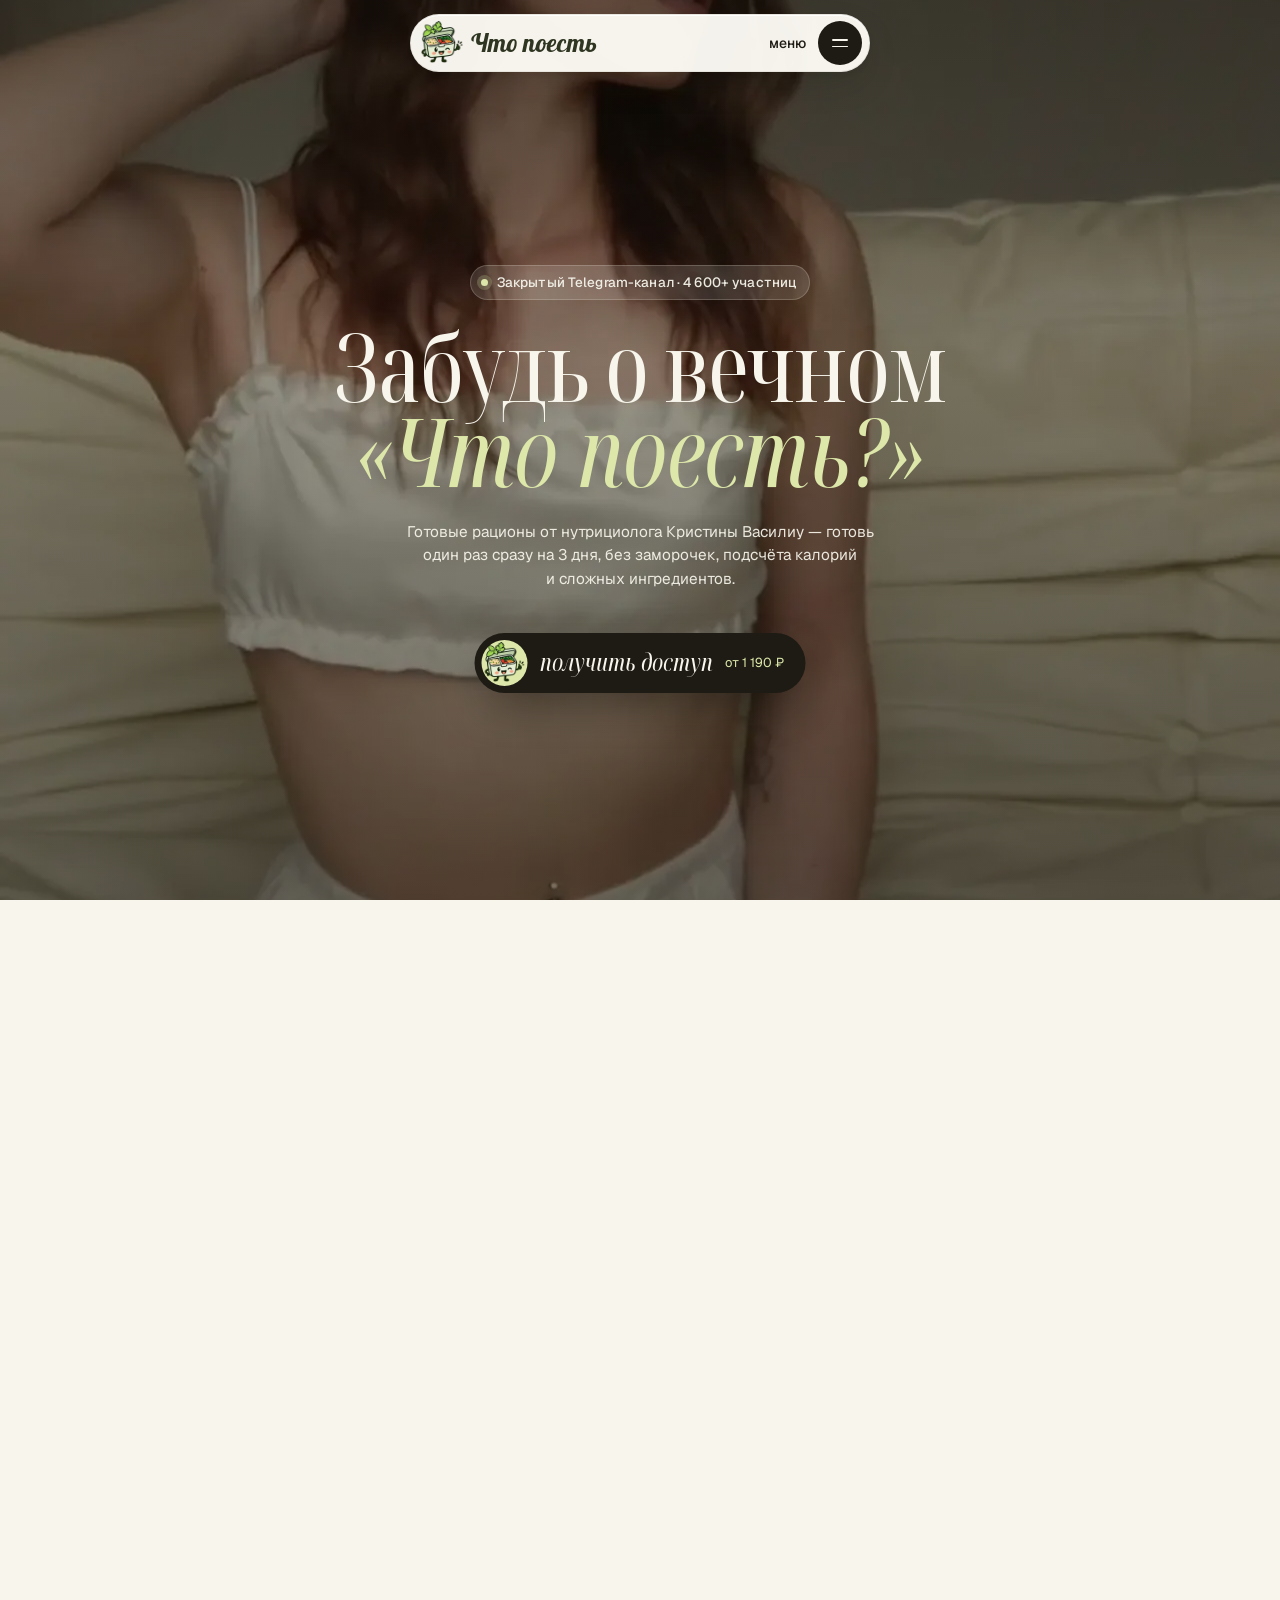
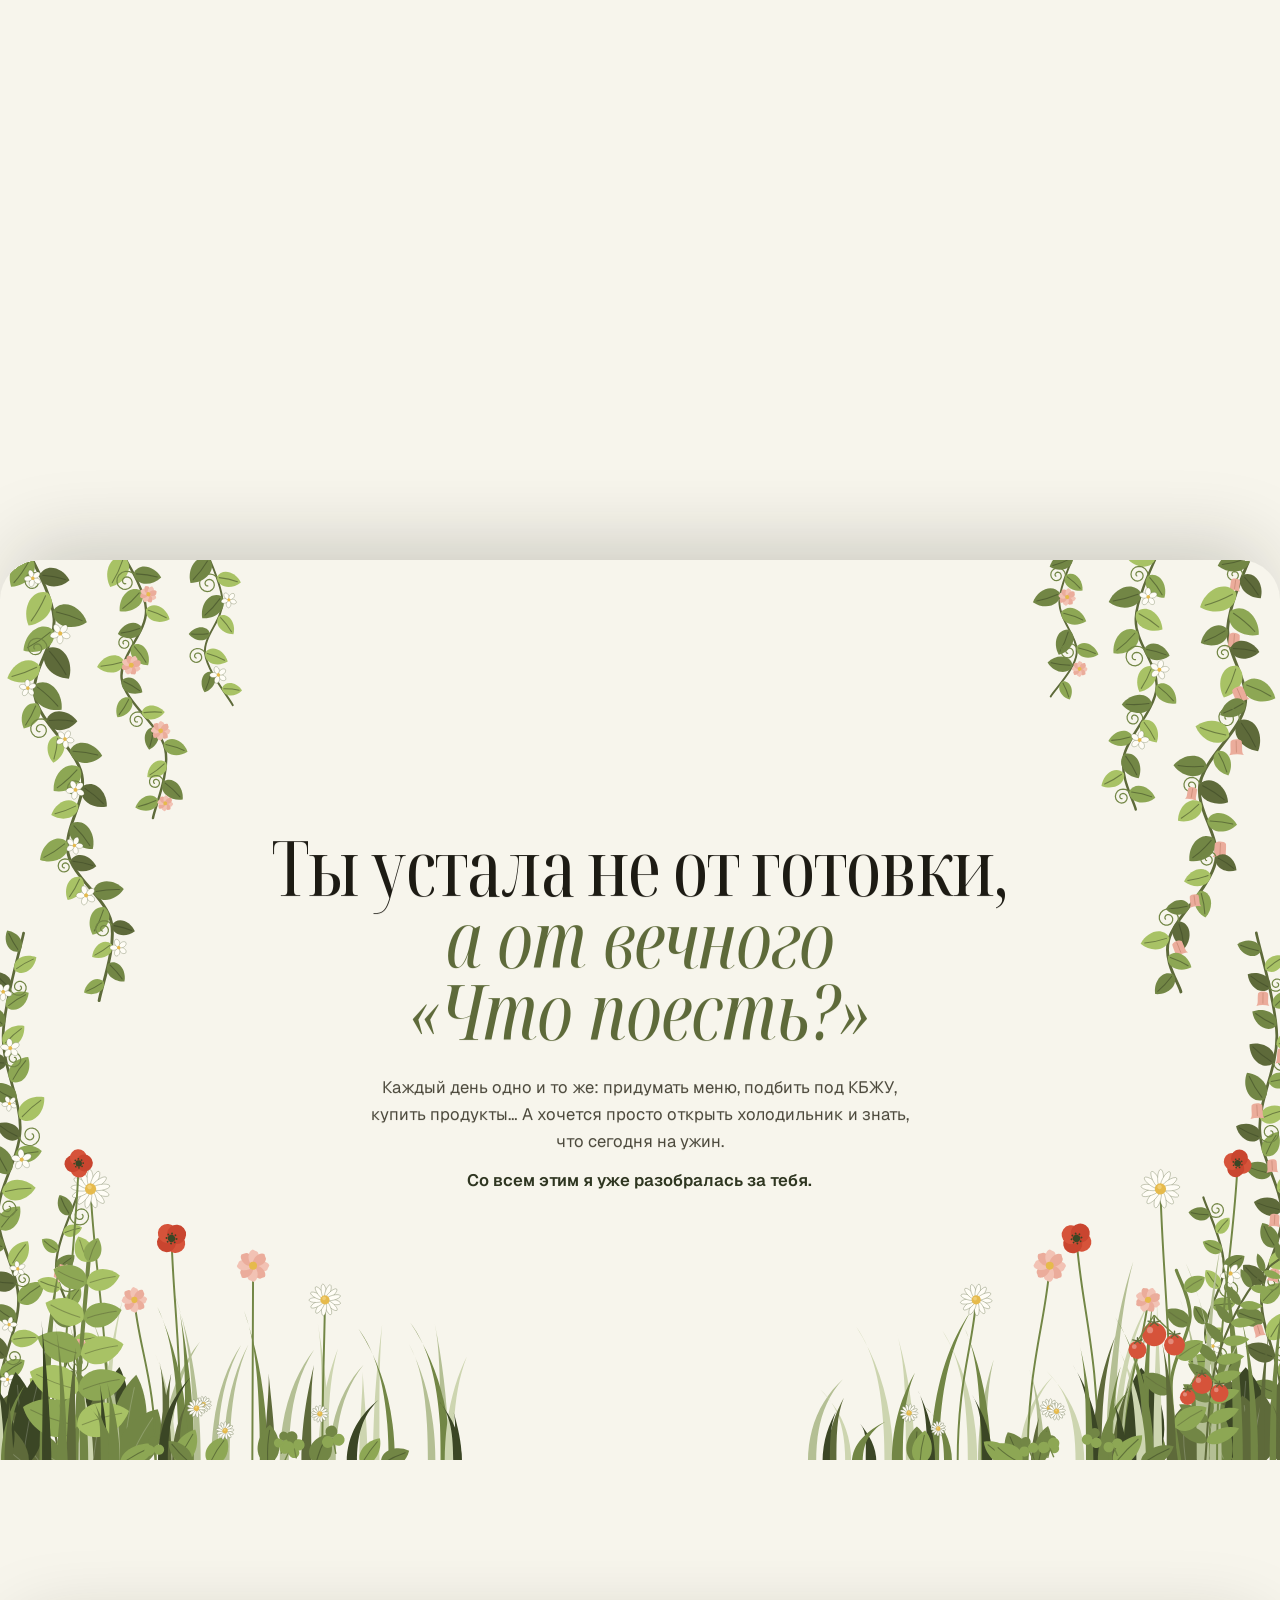
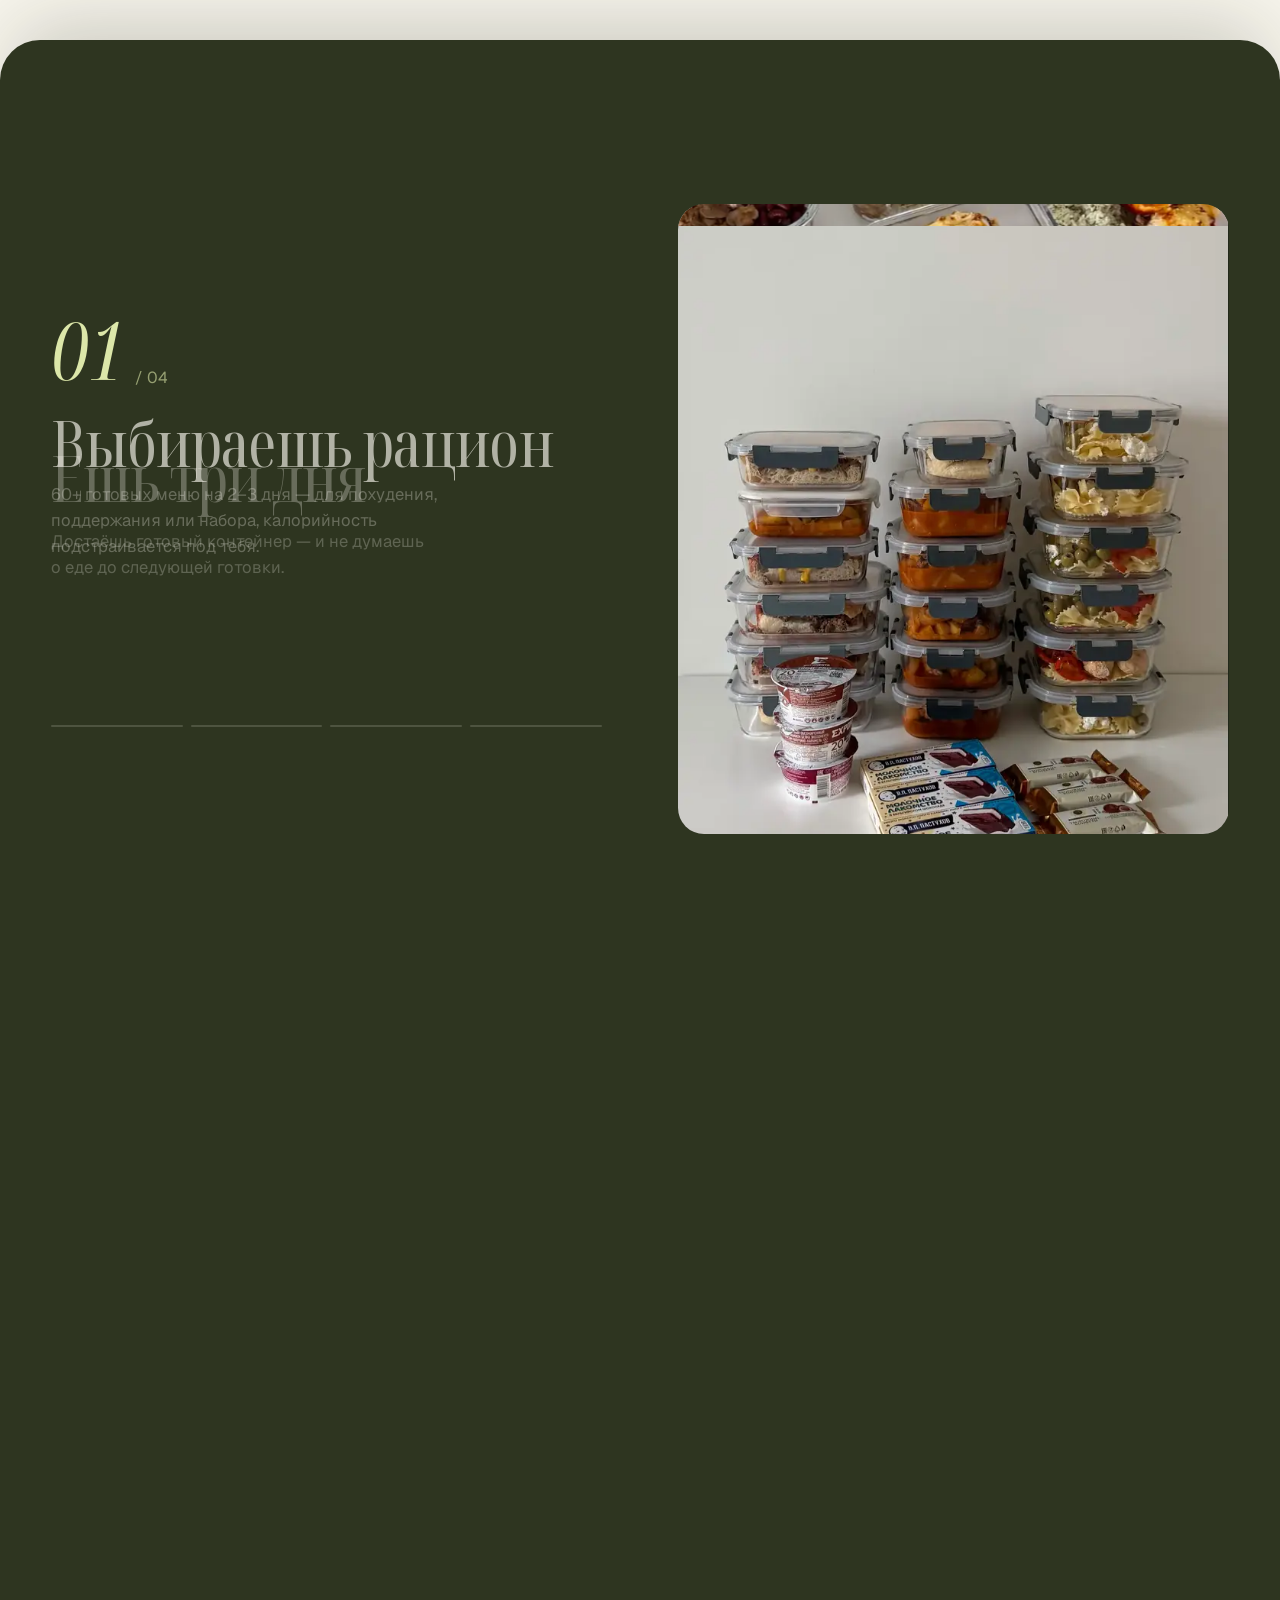
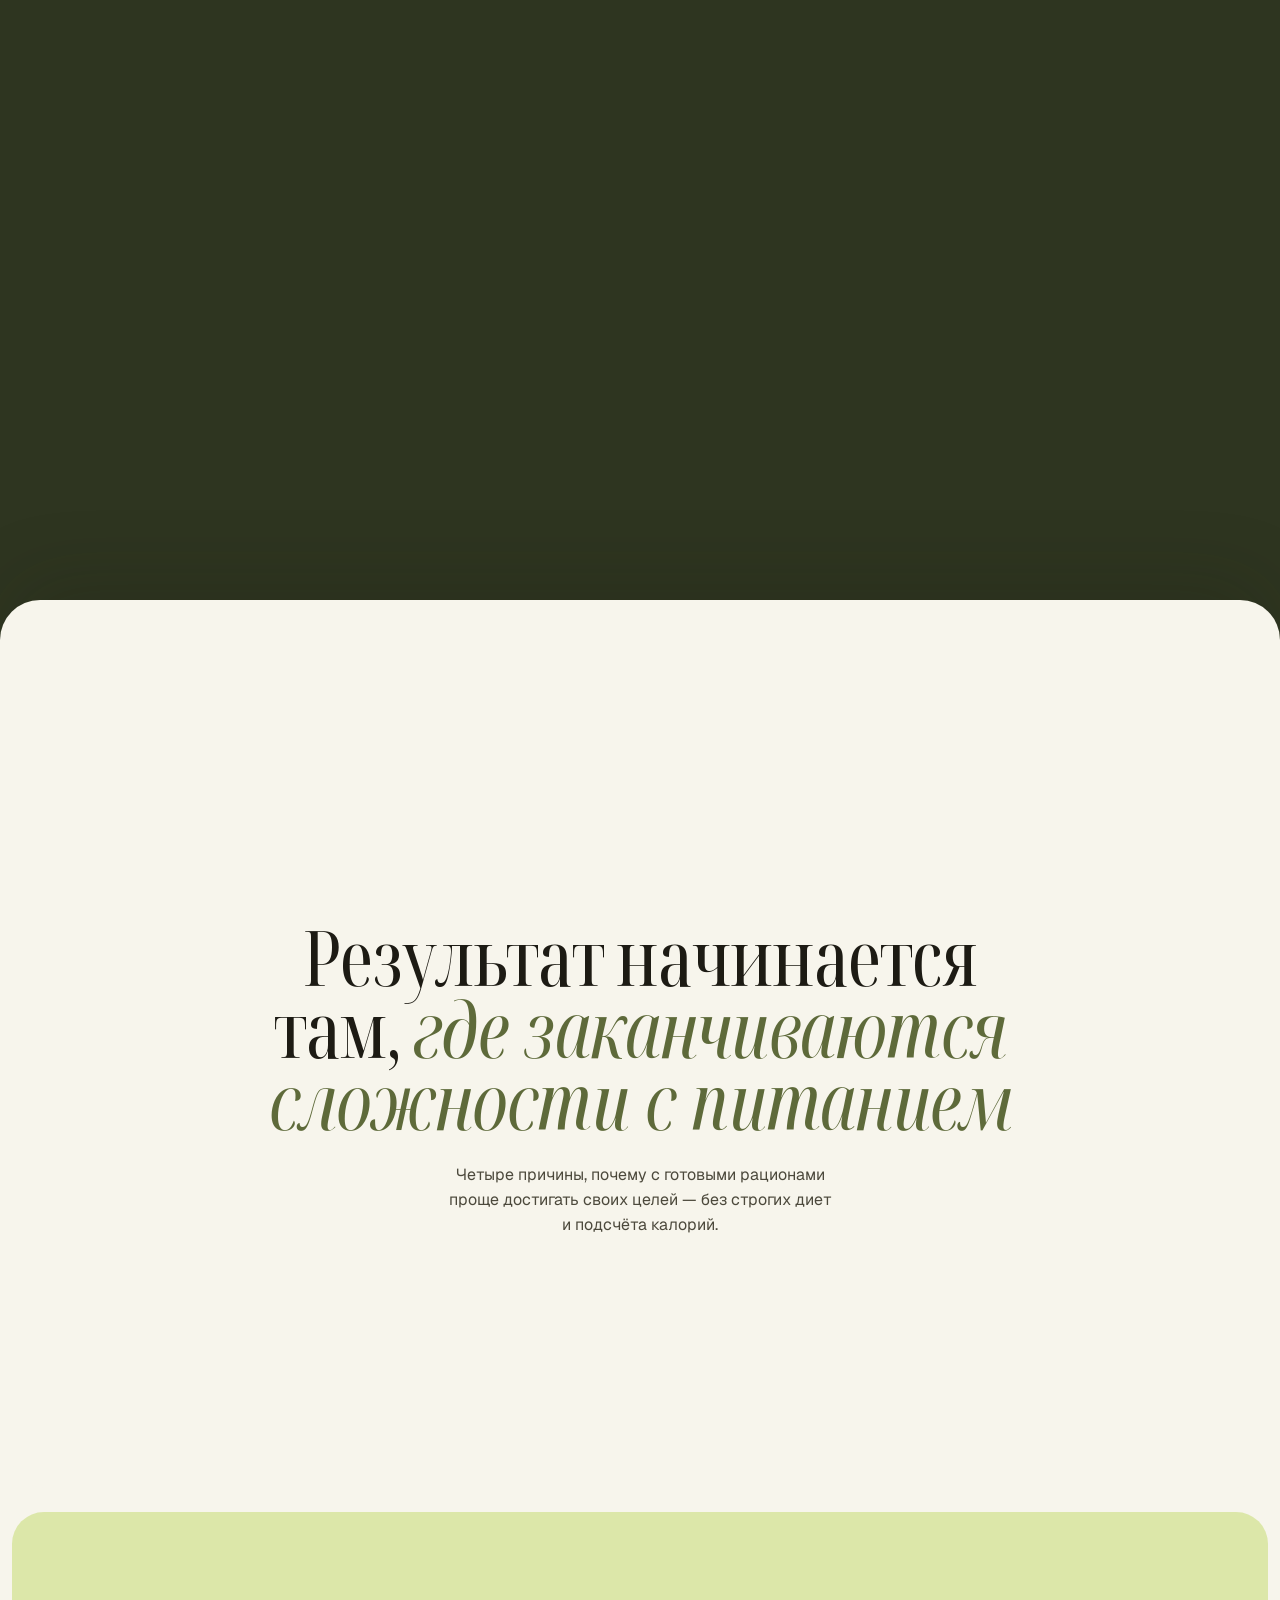
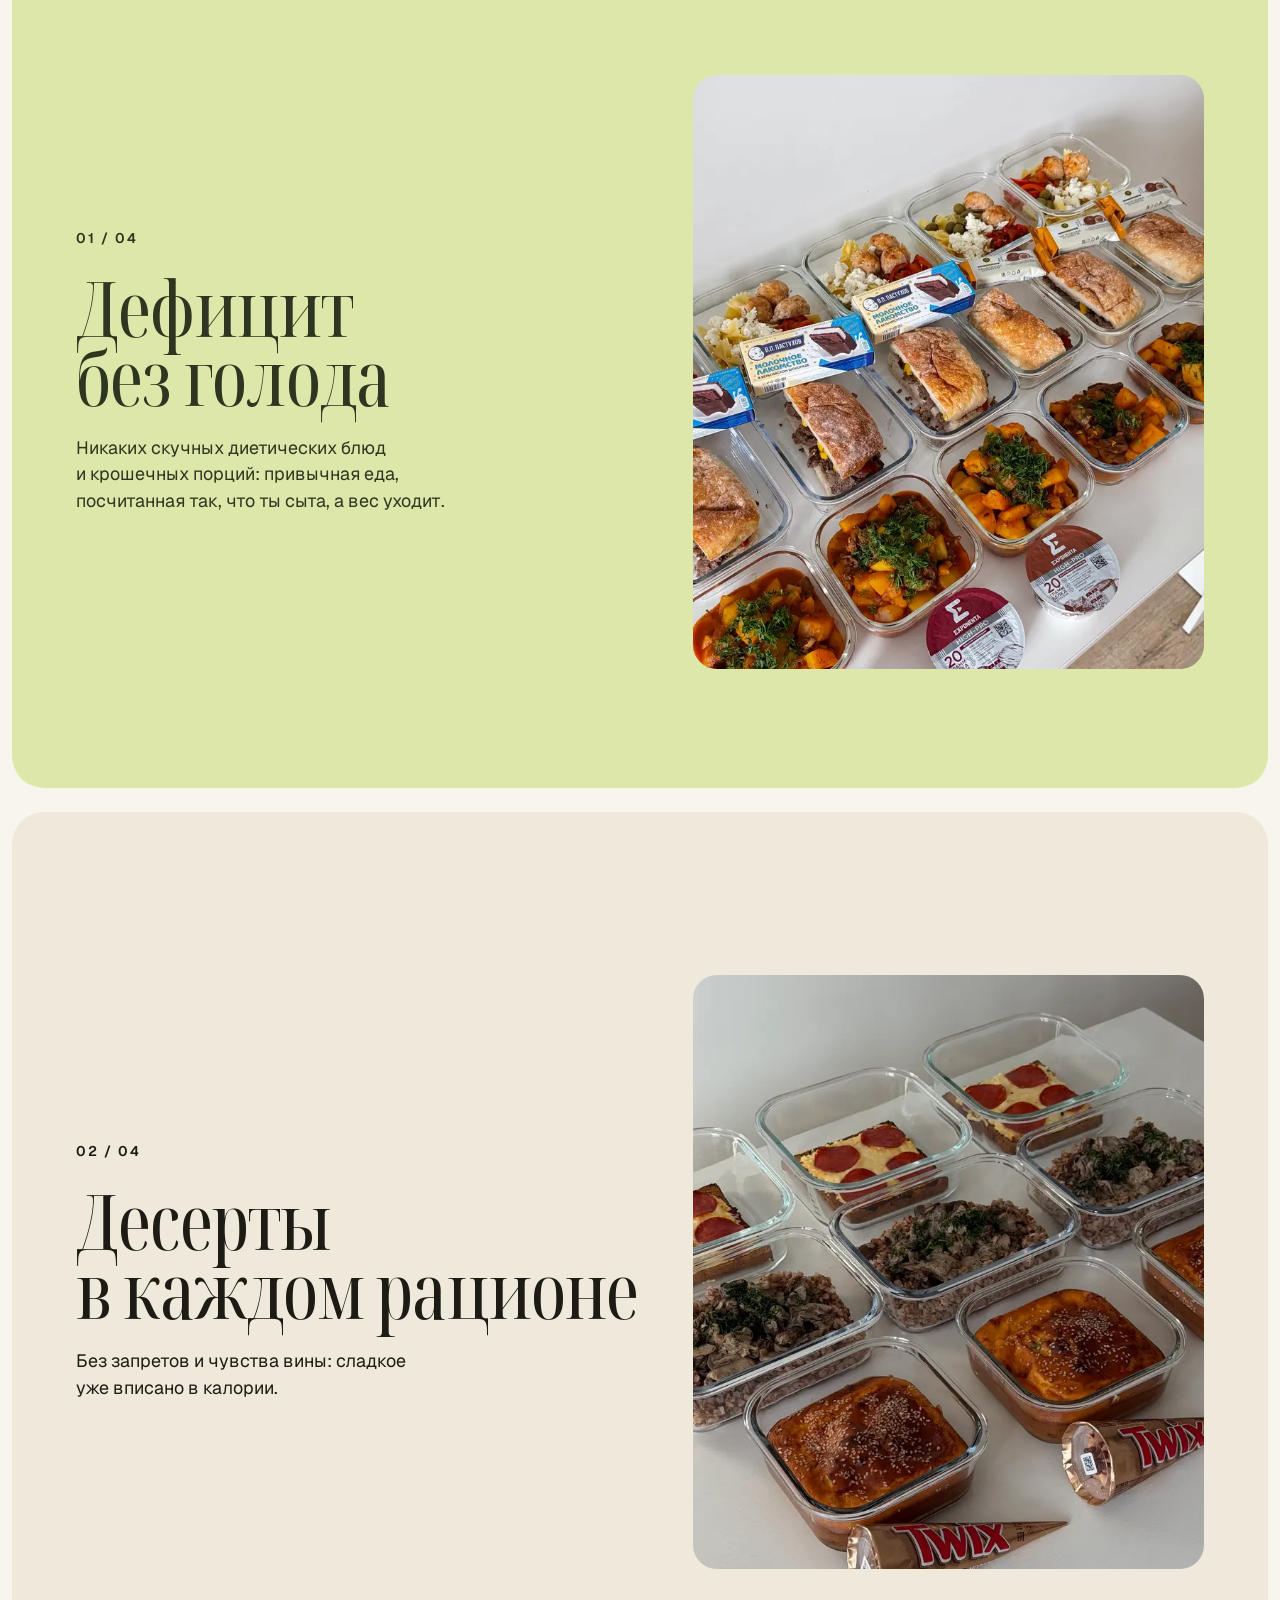
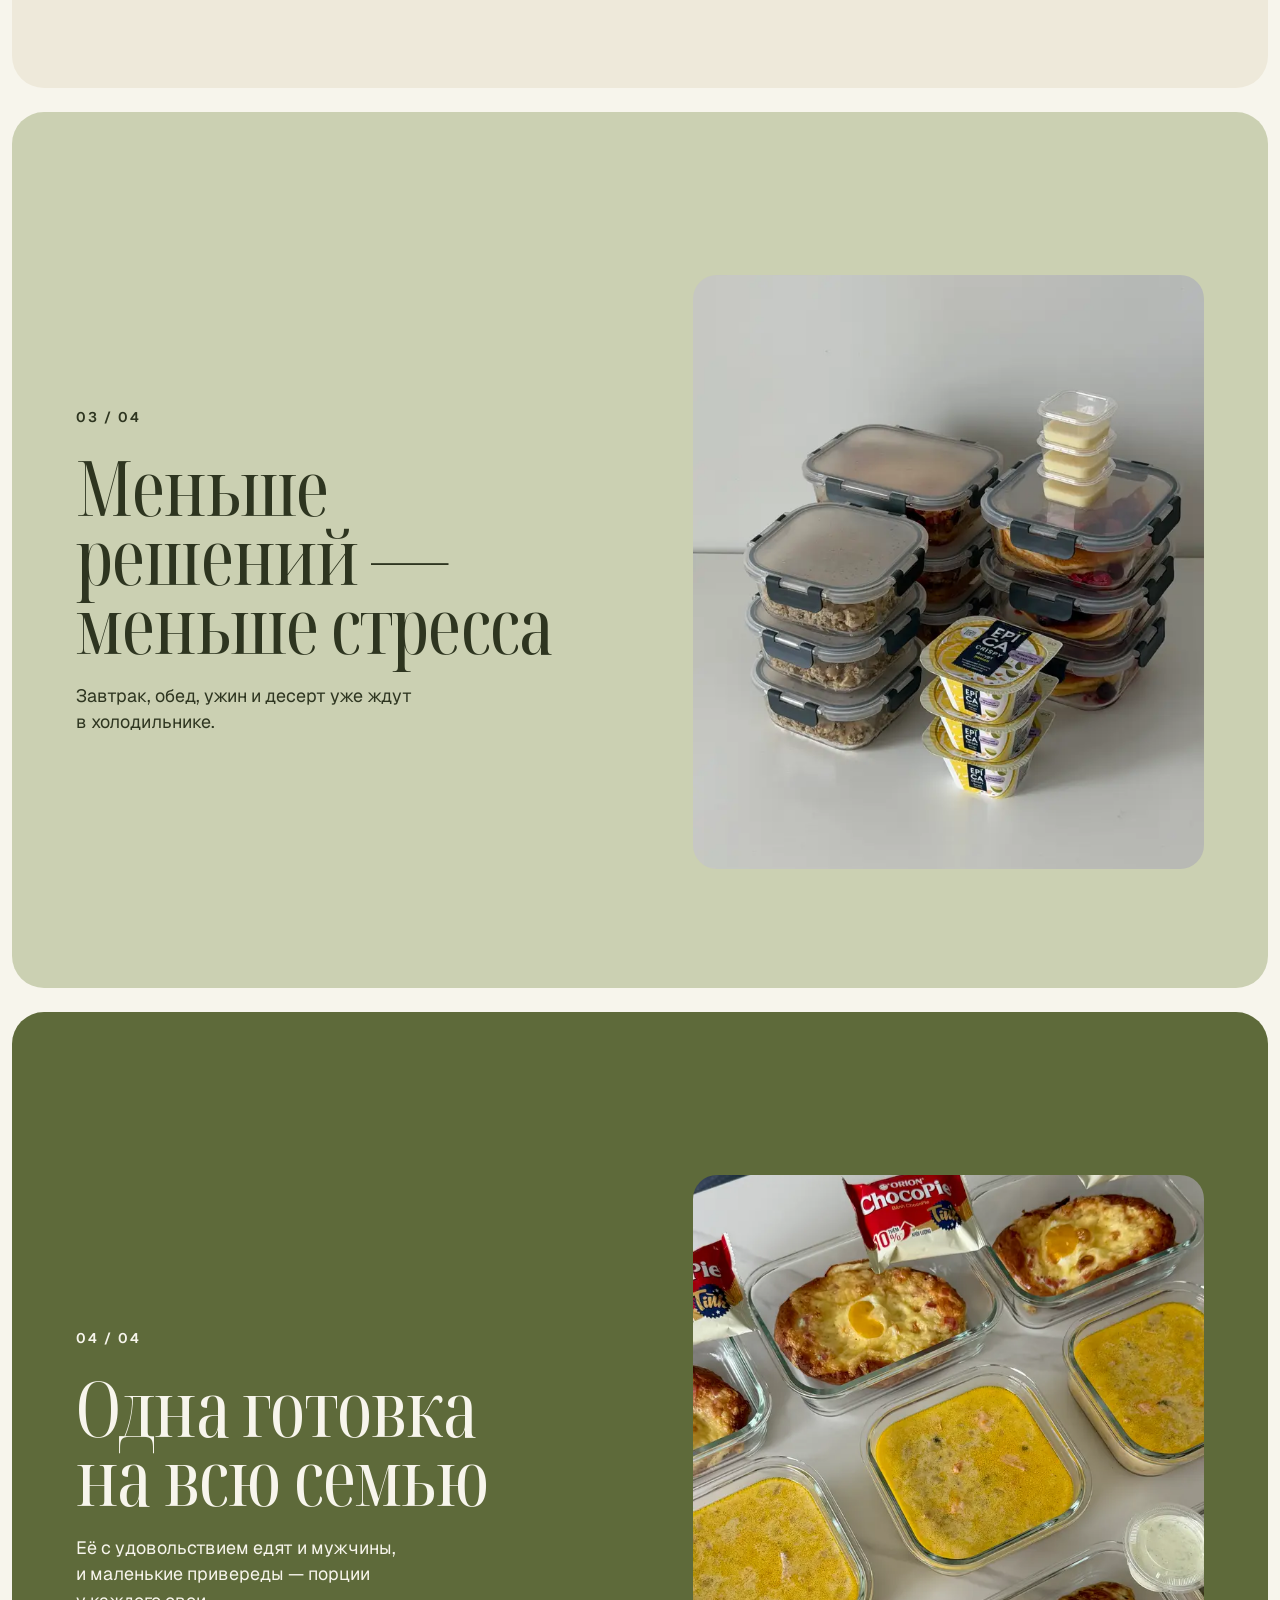
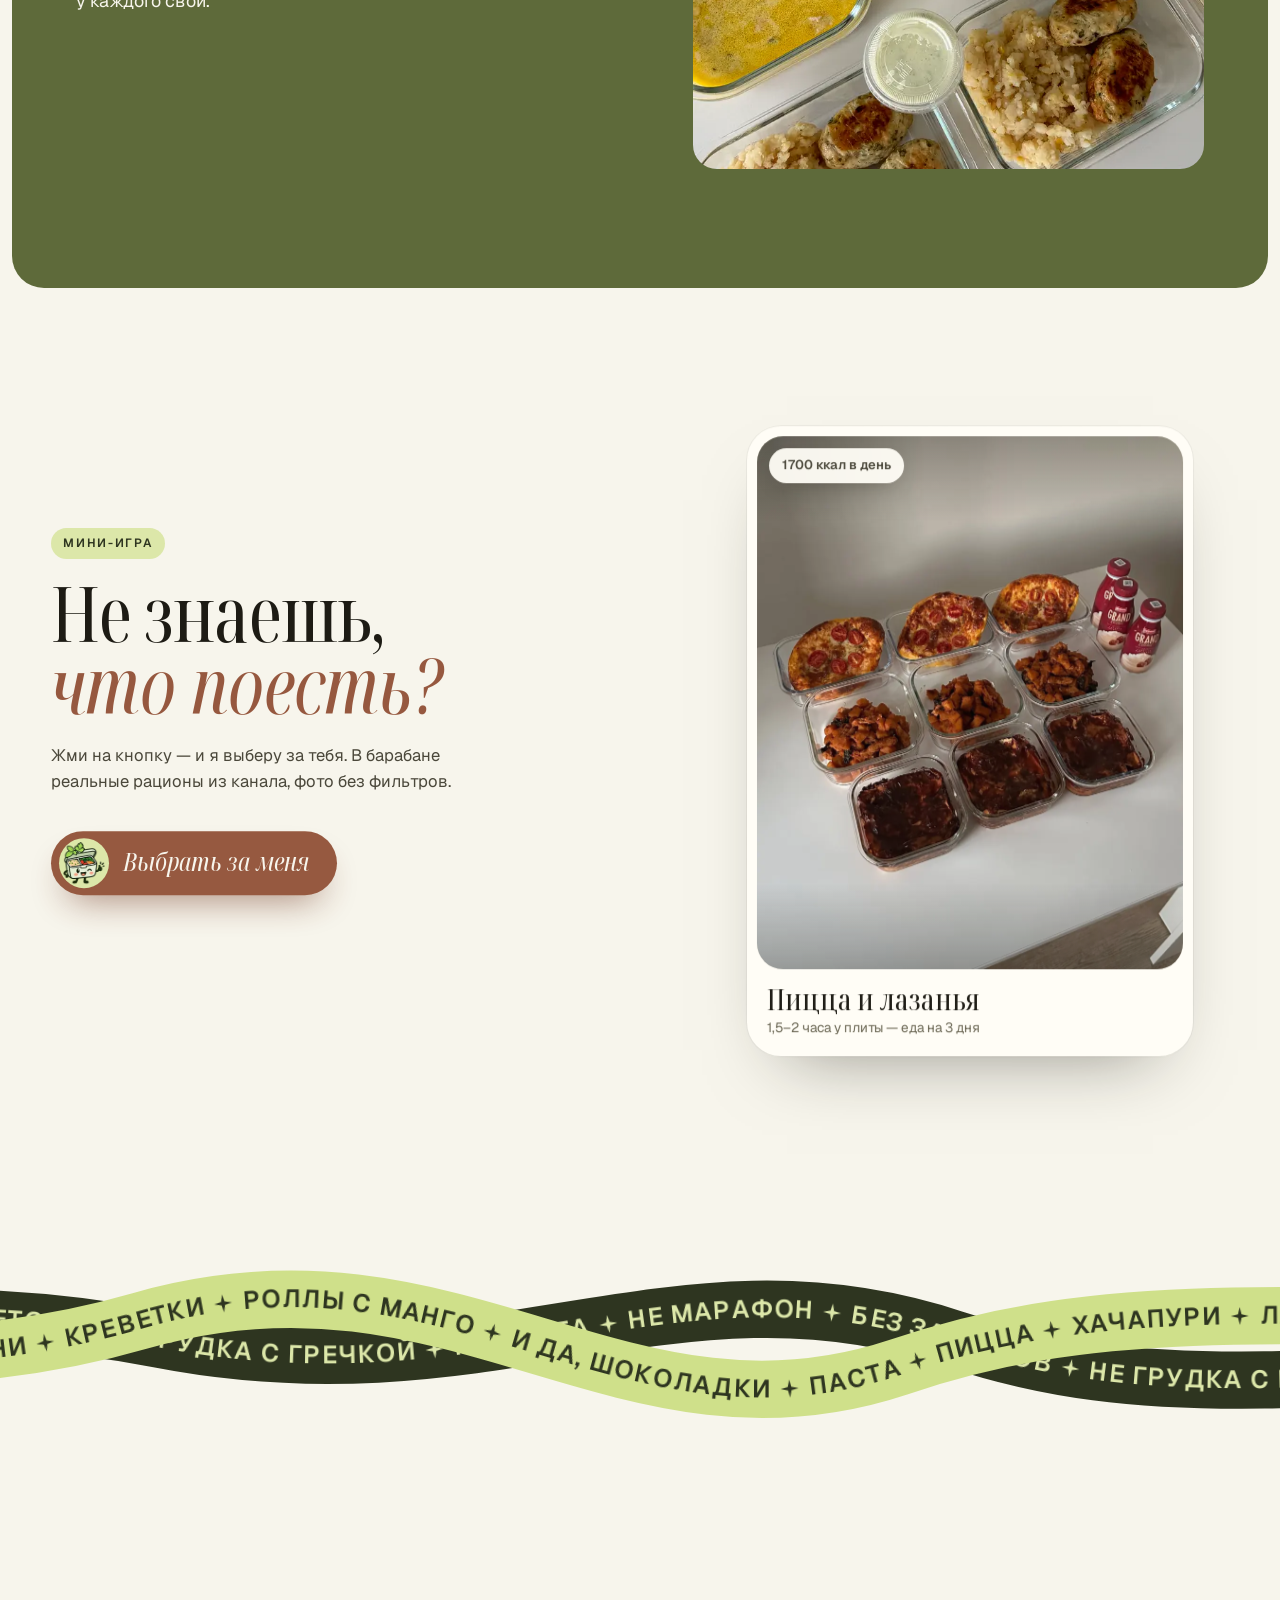
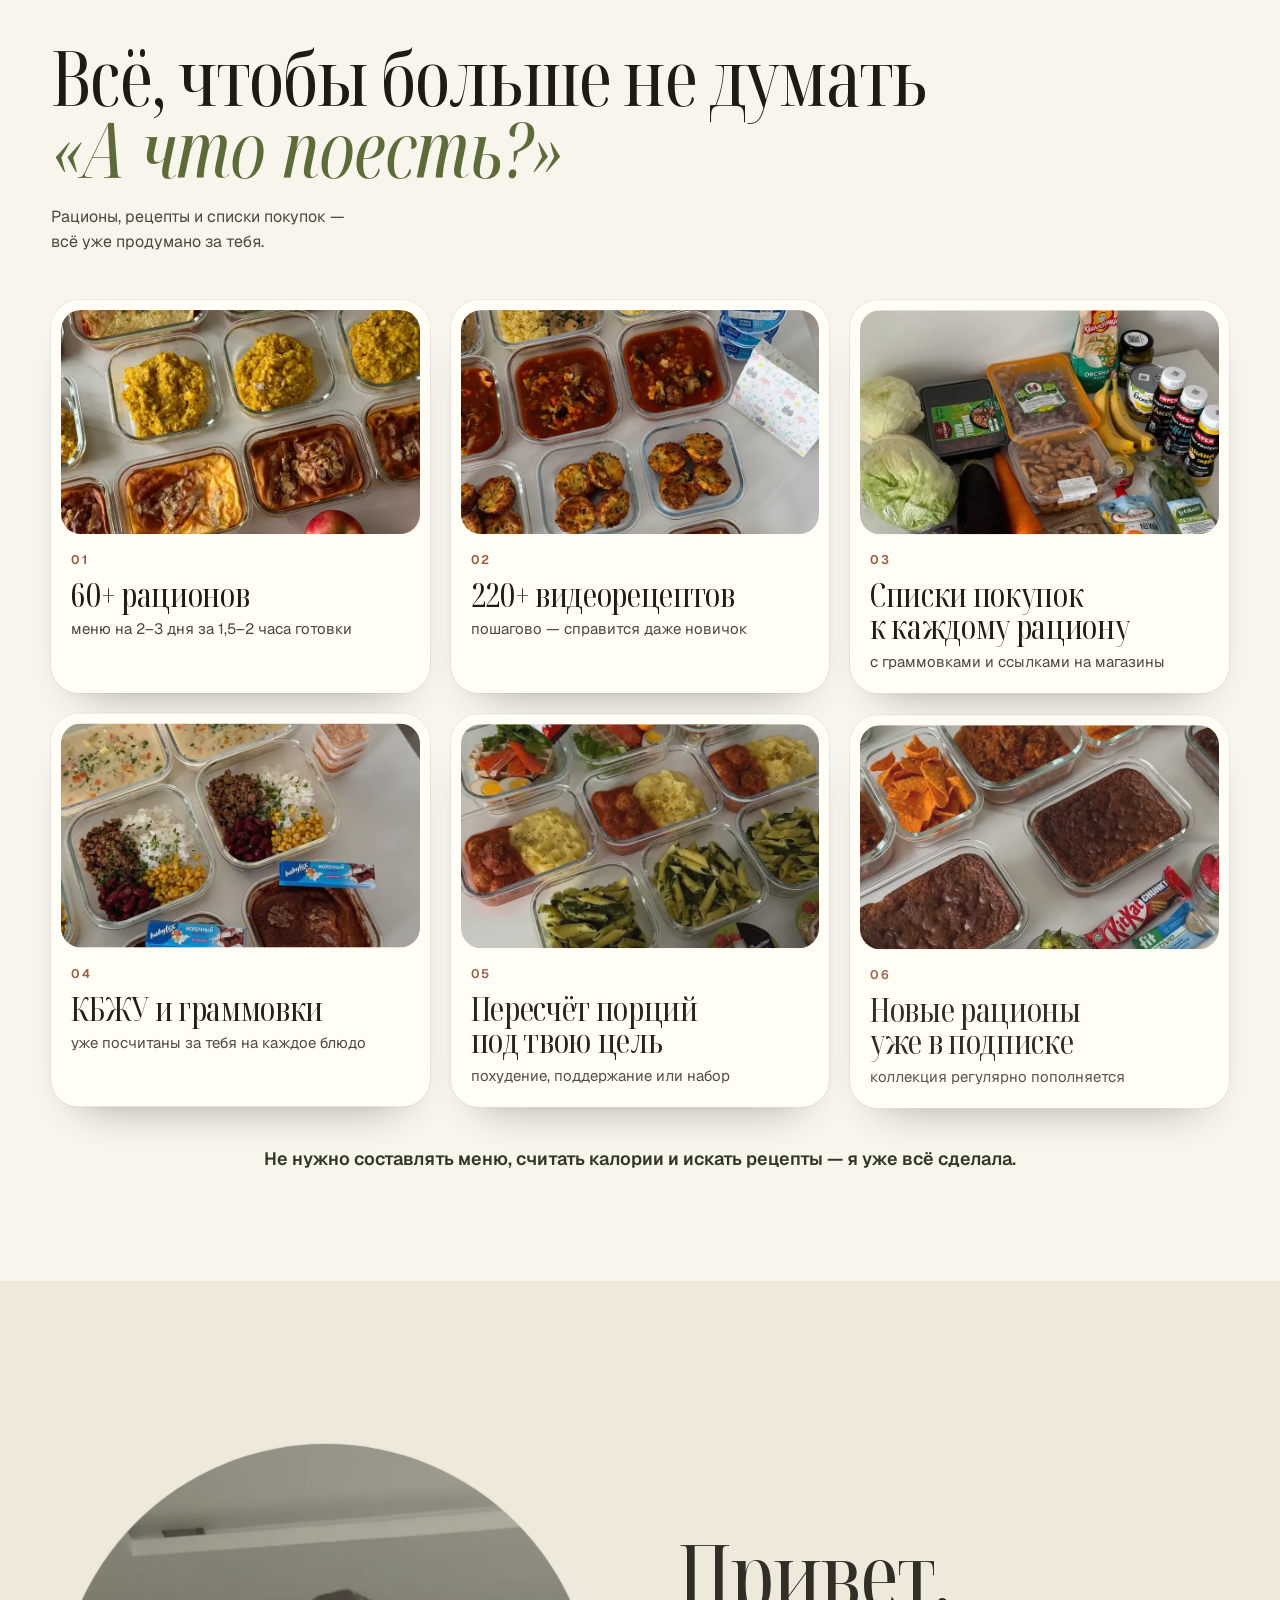
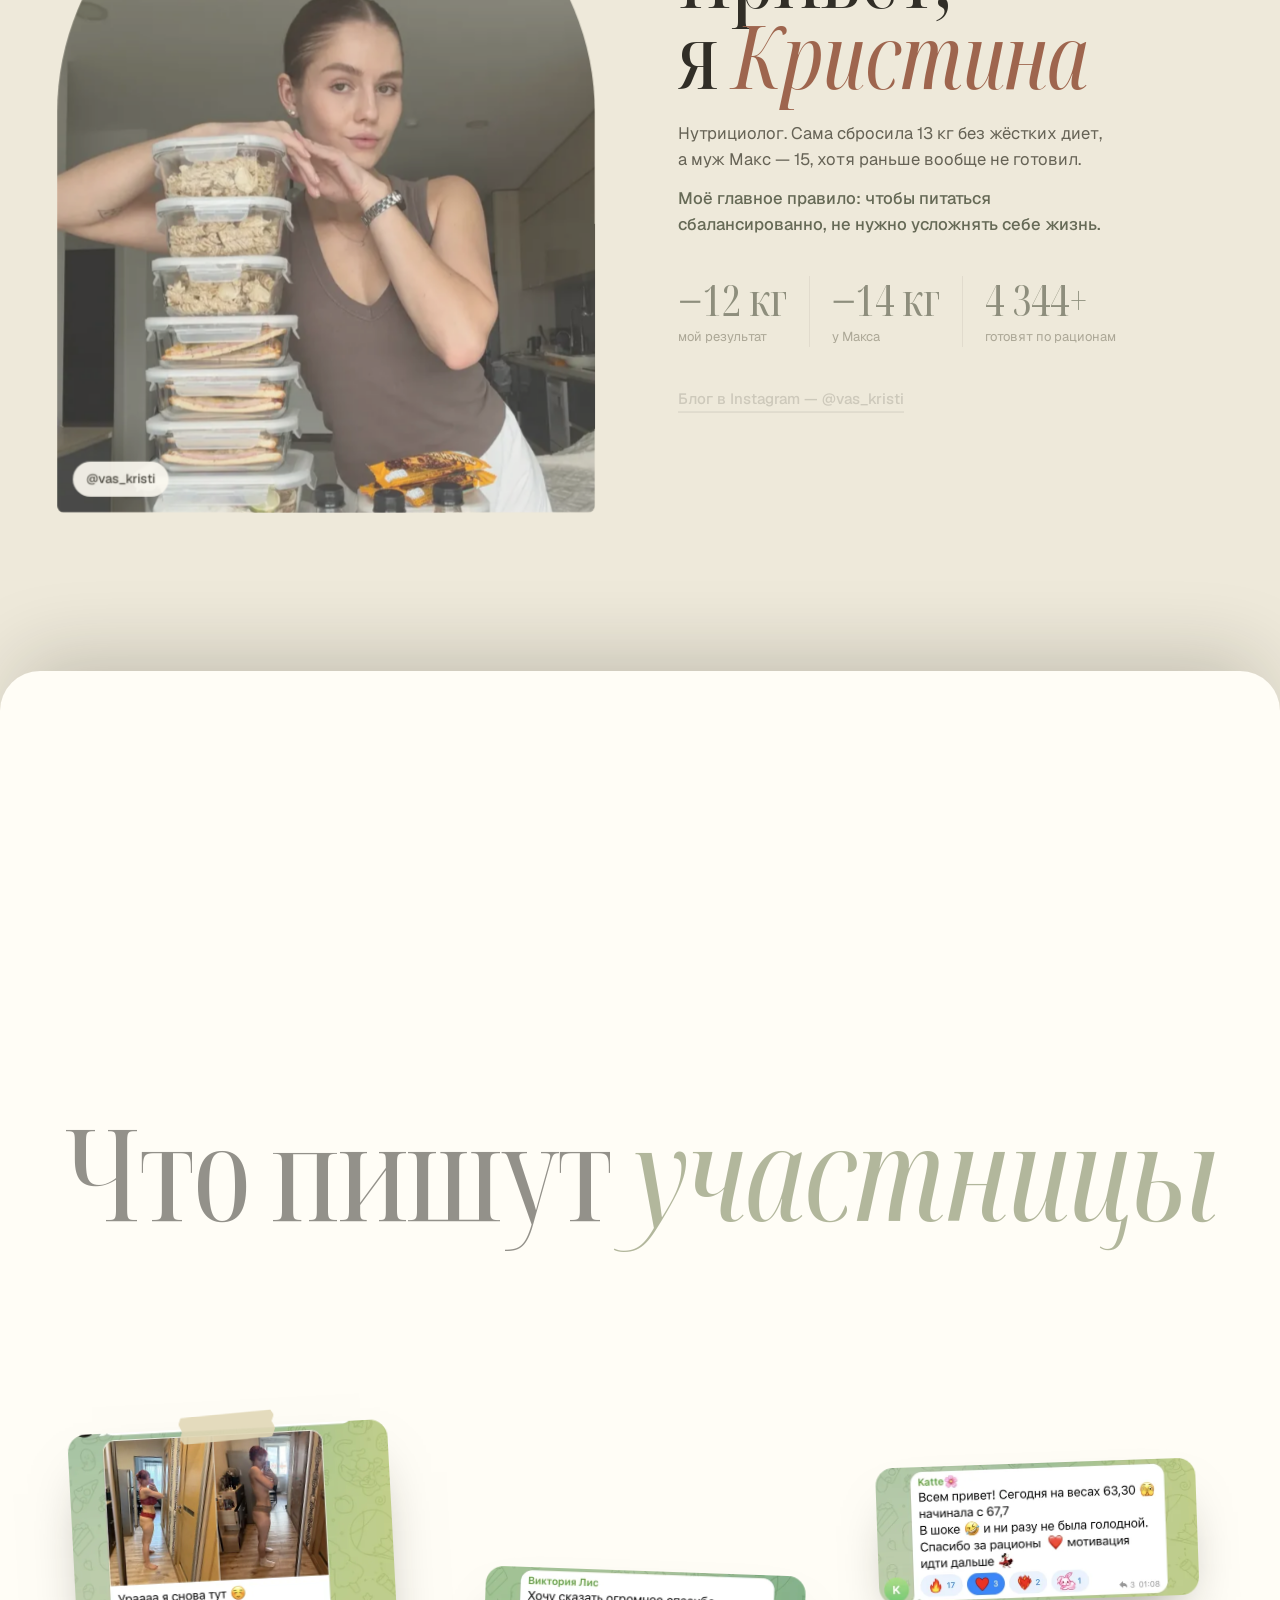
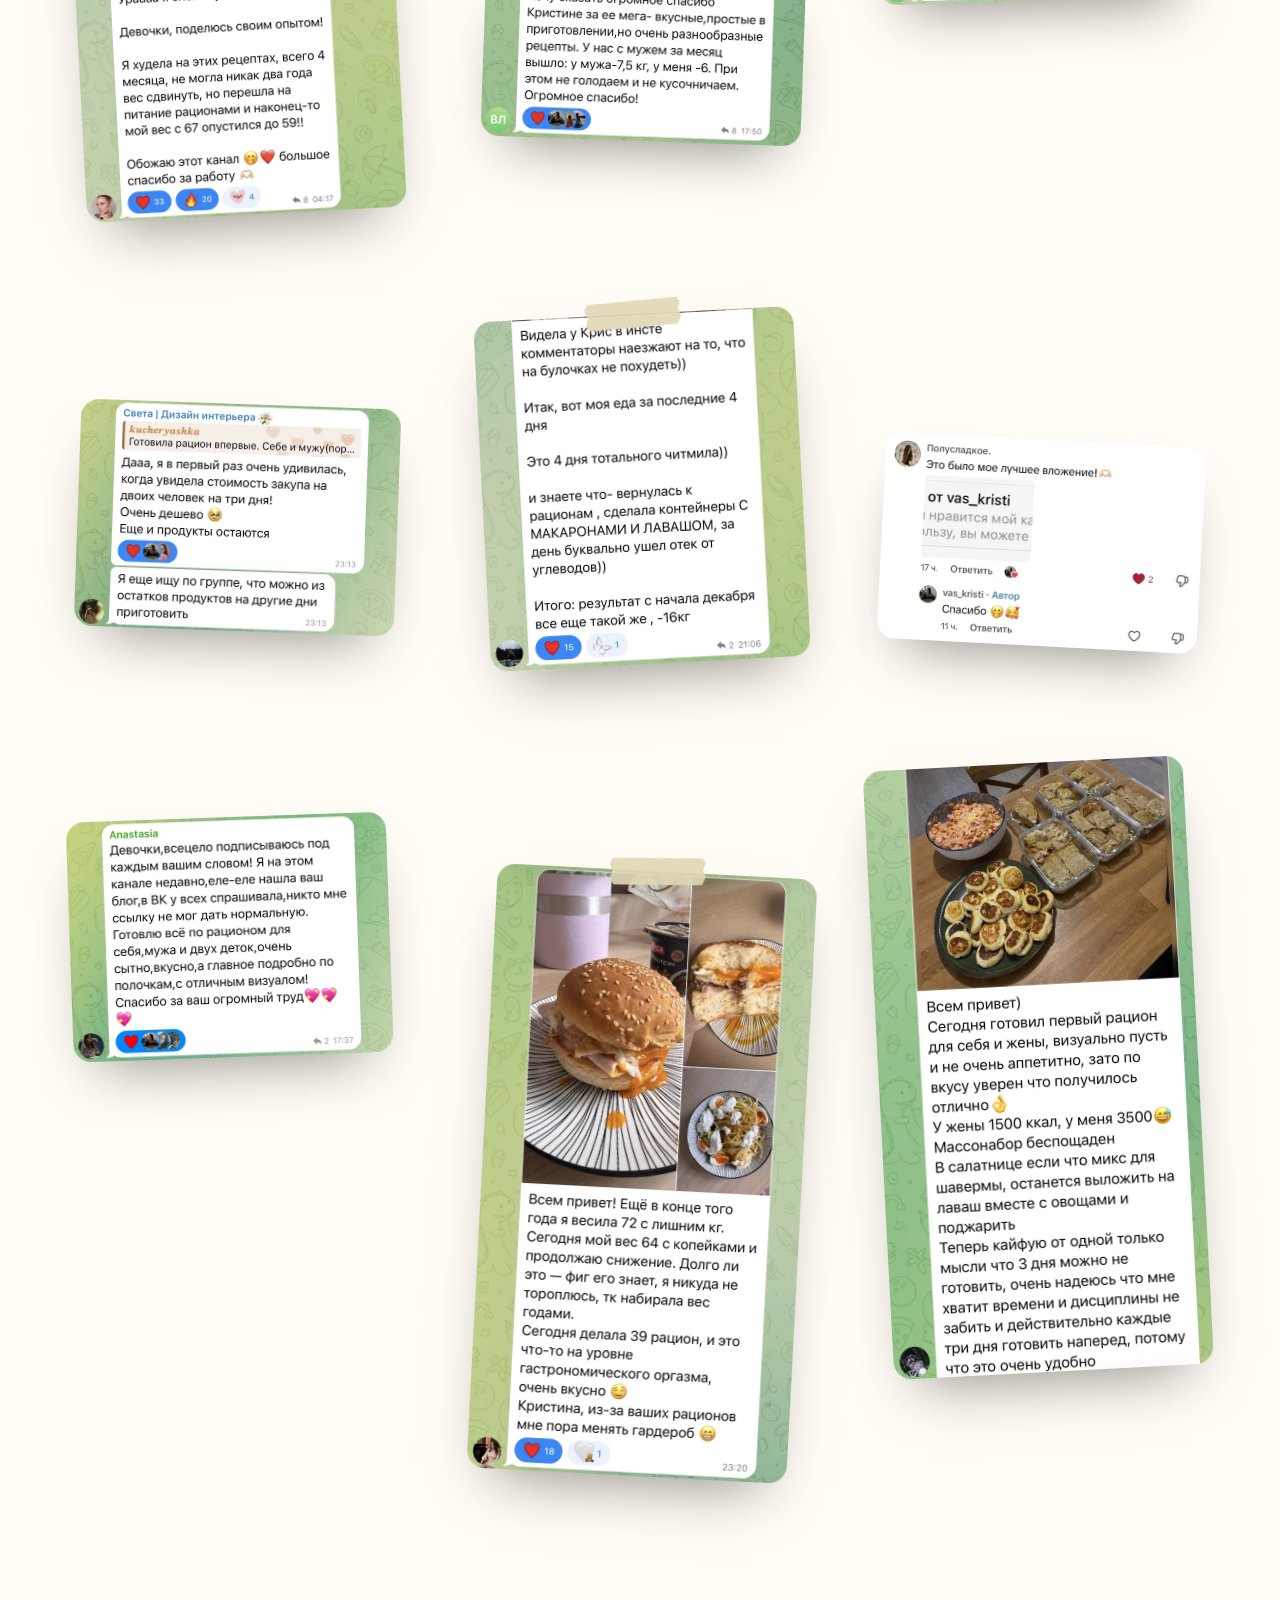
==== commit 1b51d5dc: "SEO: доставка в разметке Product — цифровой доступ, бесплатно и сразу Co-Authored-By: Claude Opus 5." ====
--- a/index.html
+++ b/index.html
@@ -55,8 +55,10 @@
         "image": "https://vaskristi.ru/assets/img/og-image.jpg",
         "brand": { "@type": "Brand", "name": "Что поесть" },
         "offers": [
-          { "@type": "Offer", "name": "Доступ навсегда", "price": "1790", "priceCurrency": "RUB", "availability": "https://schema.org/InStock", "url": "https://t.me/VasKristiSub_Bot?start=sp_7bh0Mf1V8AbDvkL4" },
-          { "@type": "Offer", "name": "Доступ на 3 месяца", "price": "1190", "priceCurrency": "RUB", "availability": "https://schema.org/InStock", "url": "https://t.me/VasKristiSub_Bot?start=sp_mEO5LJCvZ7n72Svi" }
+          { "@type": "Offer", "name": "Доступ навсегда", "price": "1790", "priceCurrency": "RUB", "availability": "https://schema.org/InStock", "url": "https://t.me/VasKristiSub_Bot?start=sp_7bh0Mf1V8AbDvkL4",
+            "shippingDetails": { "@type": "OfferShippingDetails", "shippingRate": { "@type": "MonetaryAmount", "value": "0", "currency": "RUB" }, "shippingDestination": { "@type": "DefinedRegion", "addressCountry": "RU" }, "deliveryTime": { "@type": "ShippingDeliveryTime", "handlingTime": { "@type": "QuantitativeValue", "minValue": 0, "maxValue": 0, "unitCode": "DAY" }, "transitTime": { "@type": "QuantitativeValue", "minValue": 0, "maxValue": 0, "unitCode": "DAY" } } } },
+          { "@type": "Offer", "name": "Доступ на 3 месяца", "price": "1190", "priceCurrency": "RUB", "availability": "https://schema.org/InStock", "url": "https://t.me/VasKristiSub_Bot?start=sp_mEO5LJCvZ7n72Svi",
+            "shippingDetails": { "@type": "OfferShippingDetails", "shippingRate": { "@type": "MonetaryAmount", "value": "0", "currency": "RUB" }, "shippingDestination": { "@type": "DefinedRegion", "addressCountry": "RU" }, "deliveryTime": { "@type": "ShippingDeliveryTime", "handlingTime": { "@type": "QuantitativeValue", "minValue": 0, "maxValue": 0, "unitCode": "DAY" }, "transitTime": { "@type": "QuantitativeValue", "minValue": 0, "maxValue": 0, "unitCode": "DAY" } } } }
         ]
       },
       {
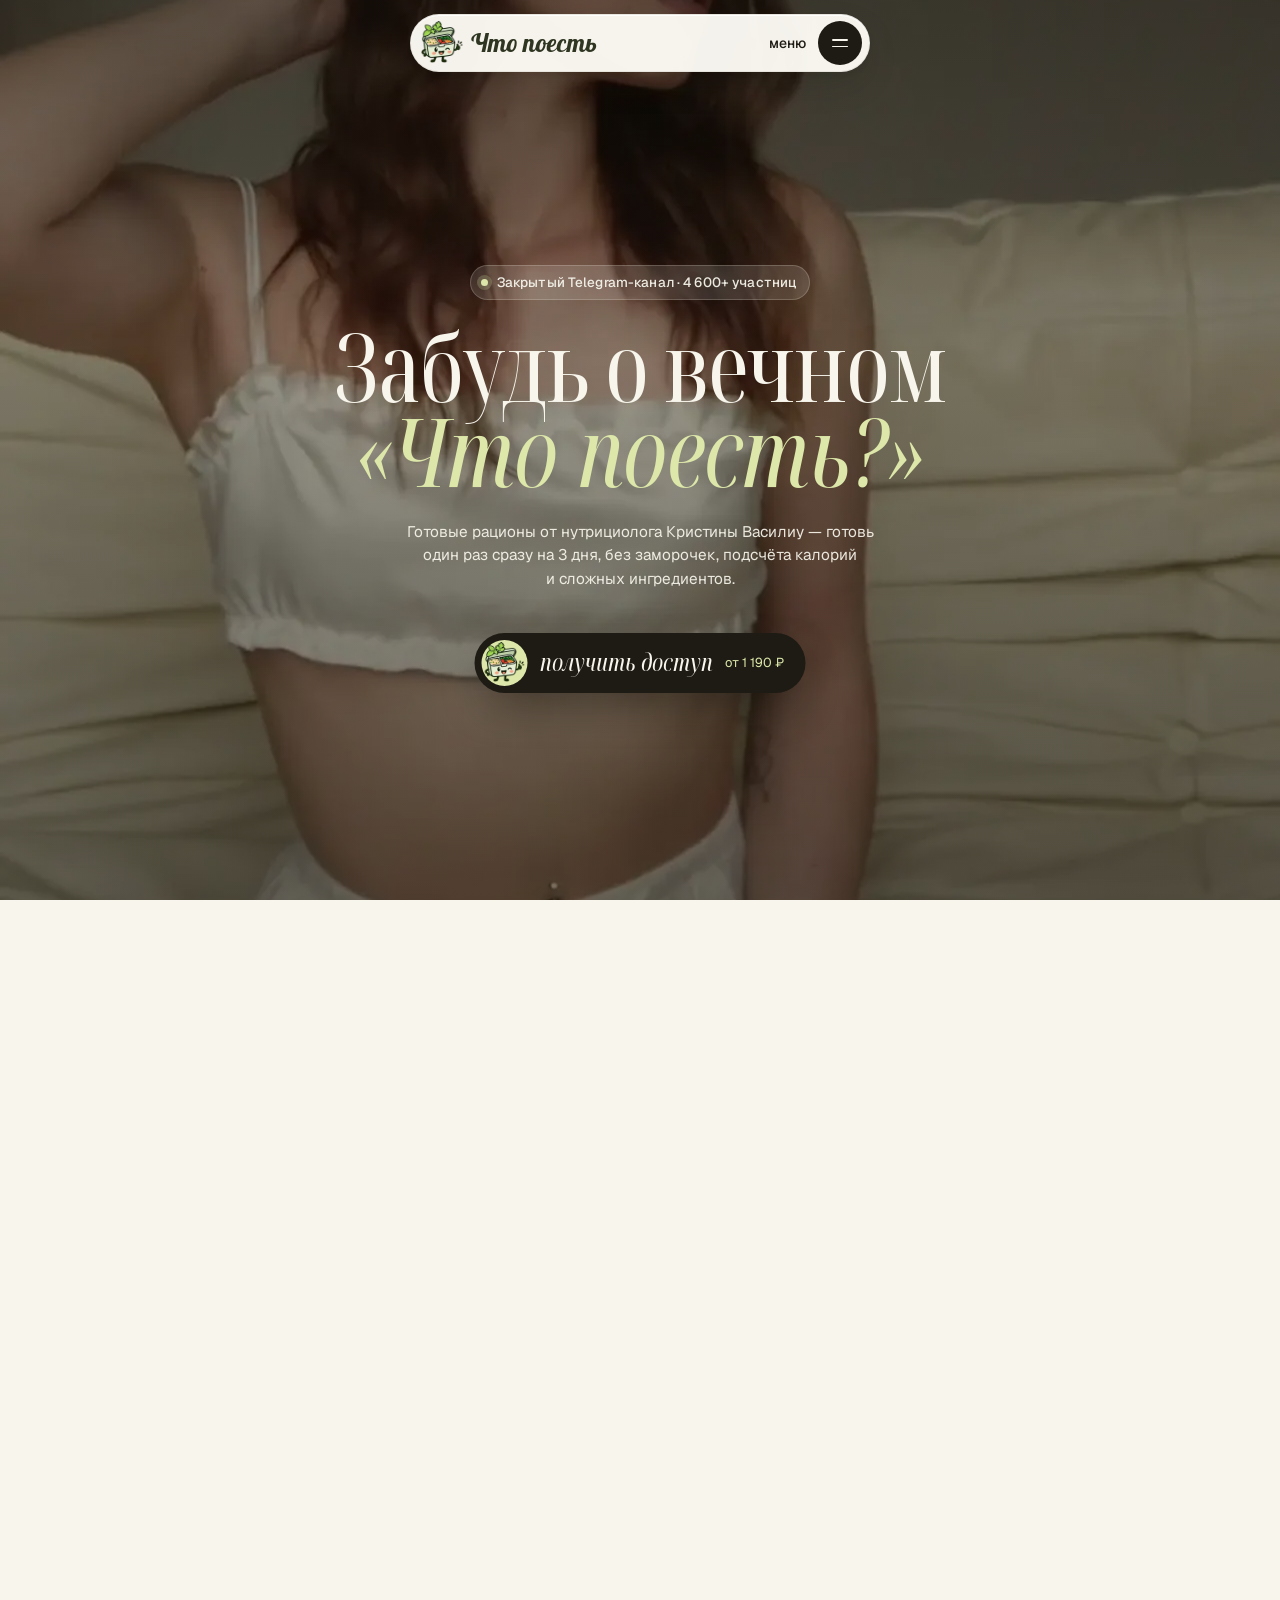
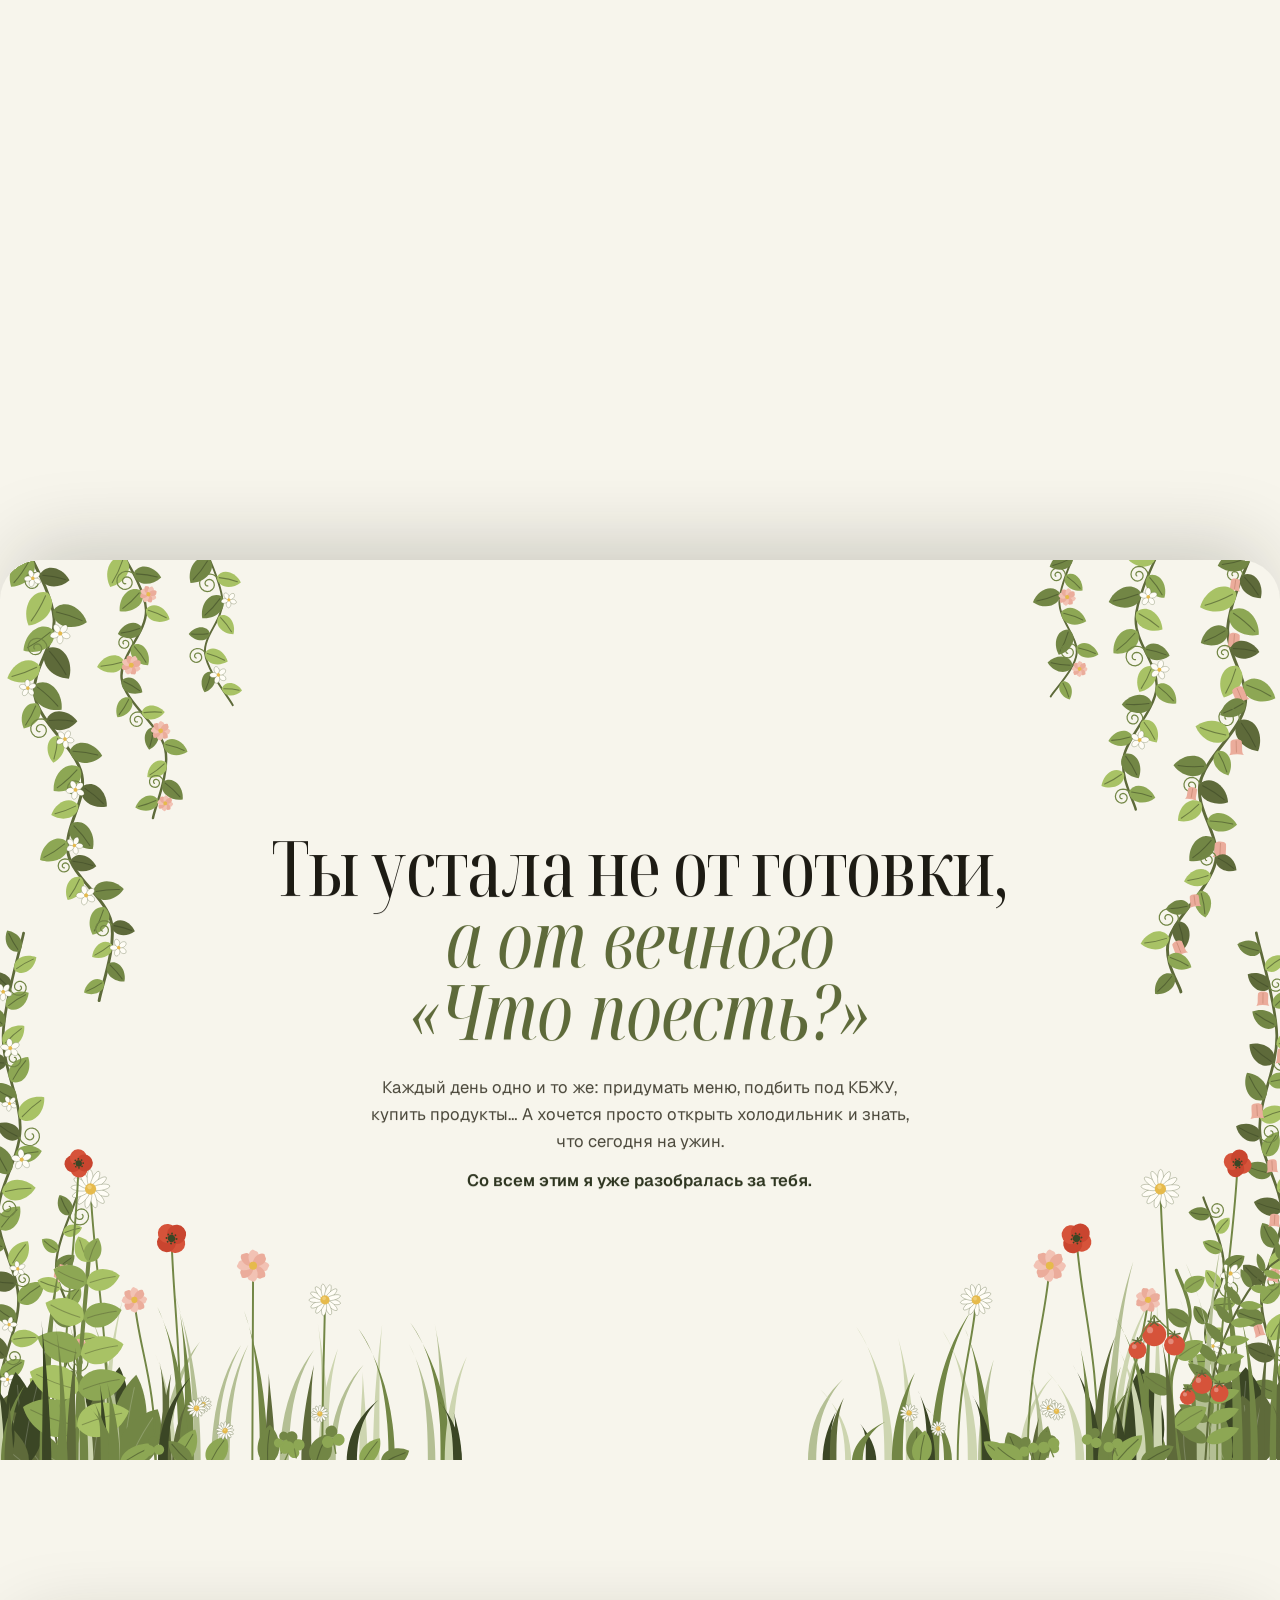
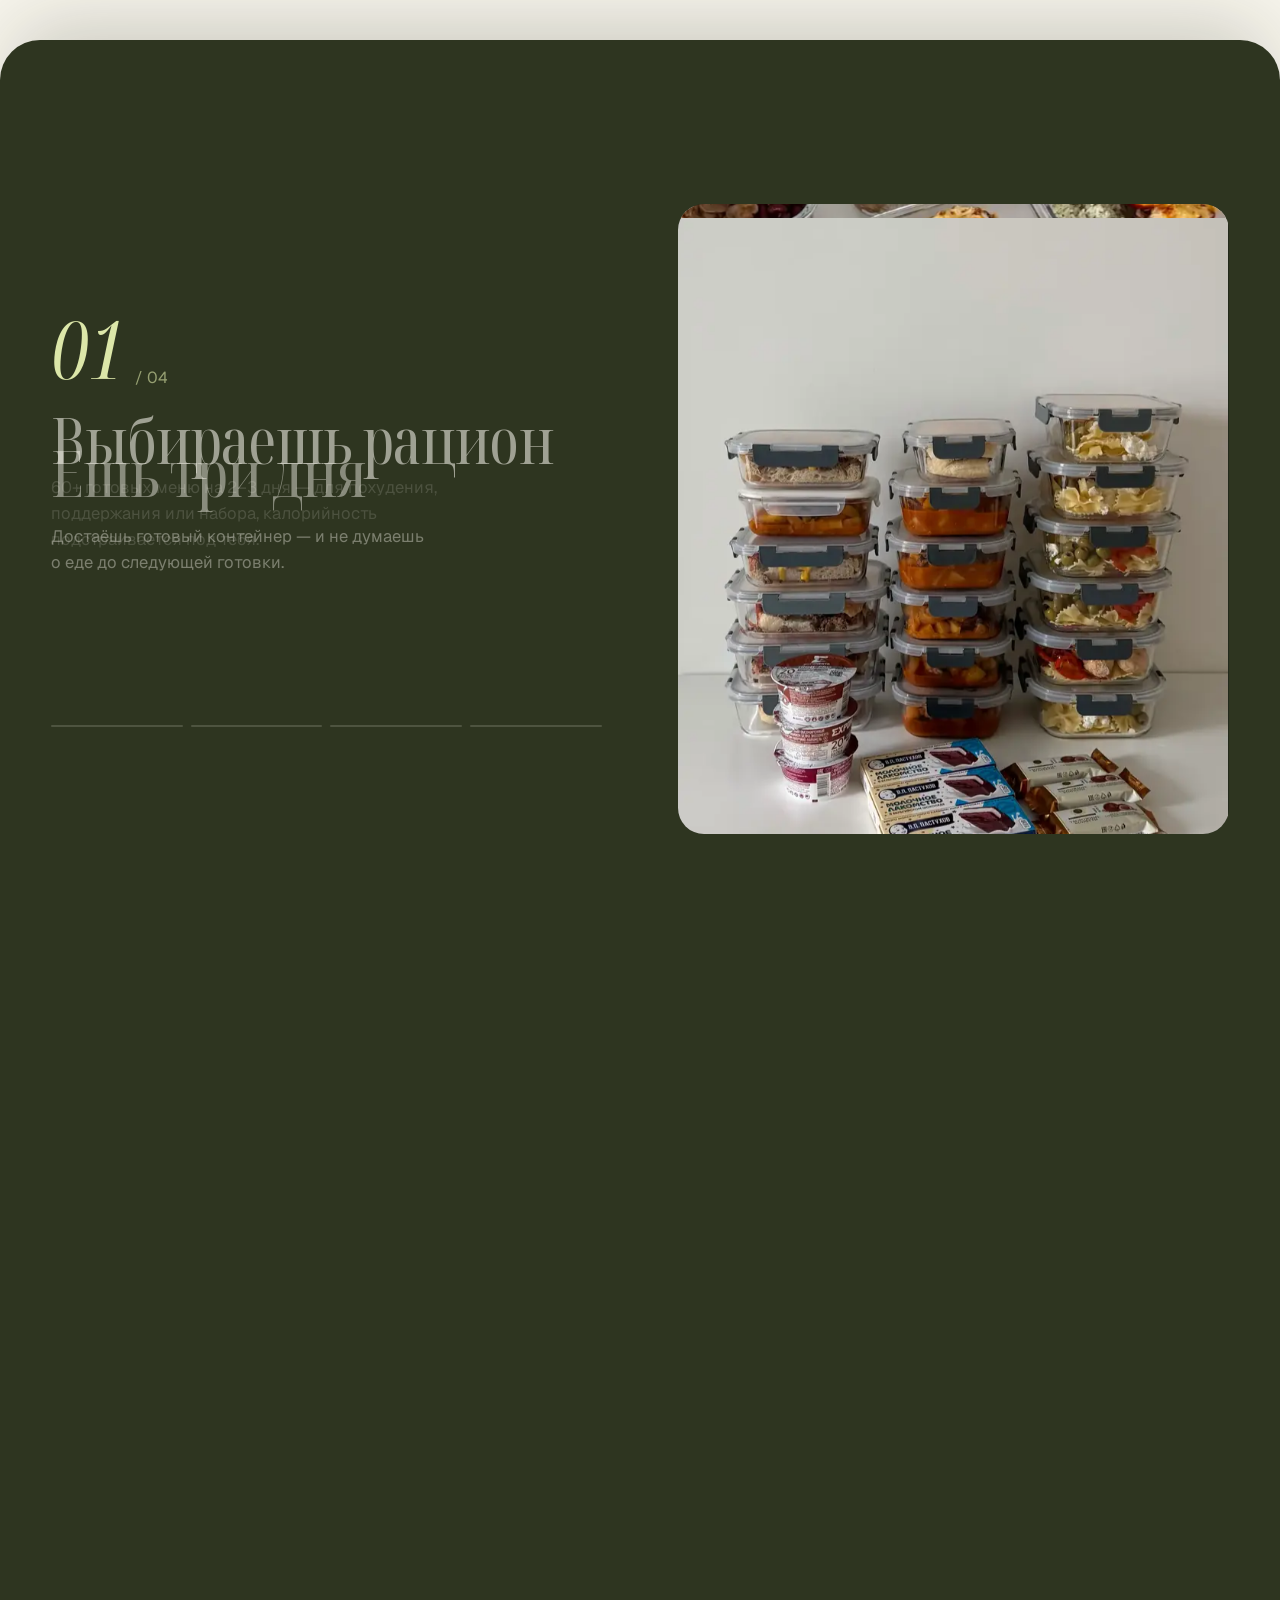
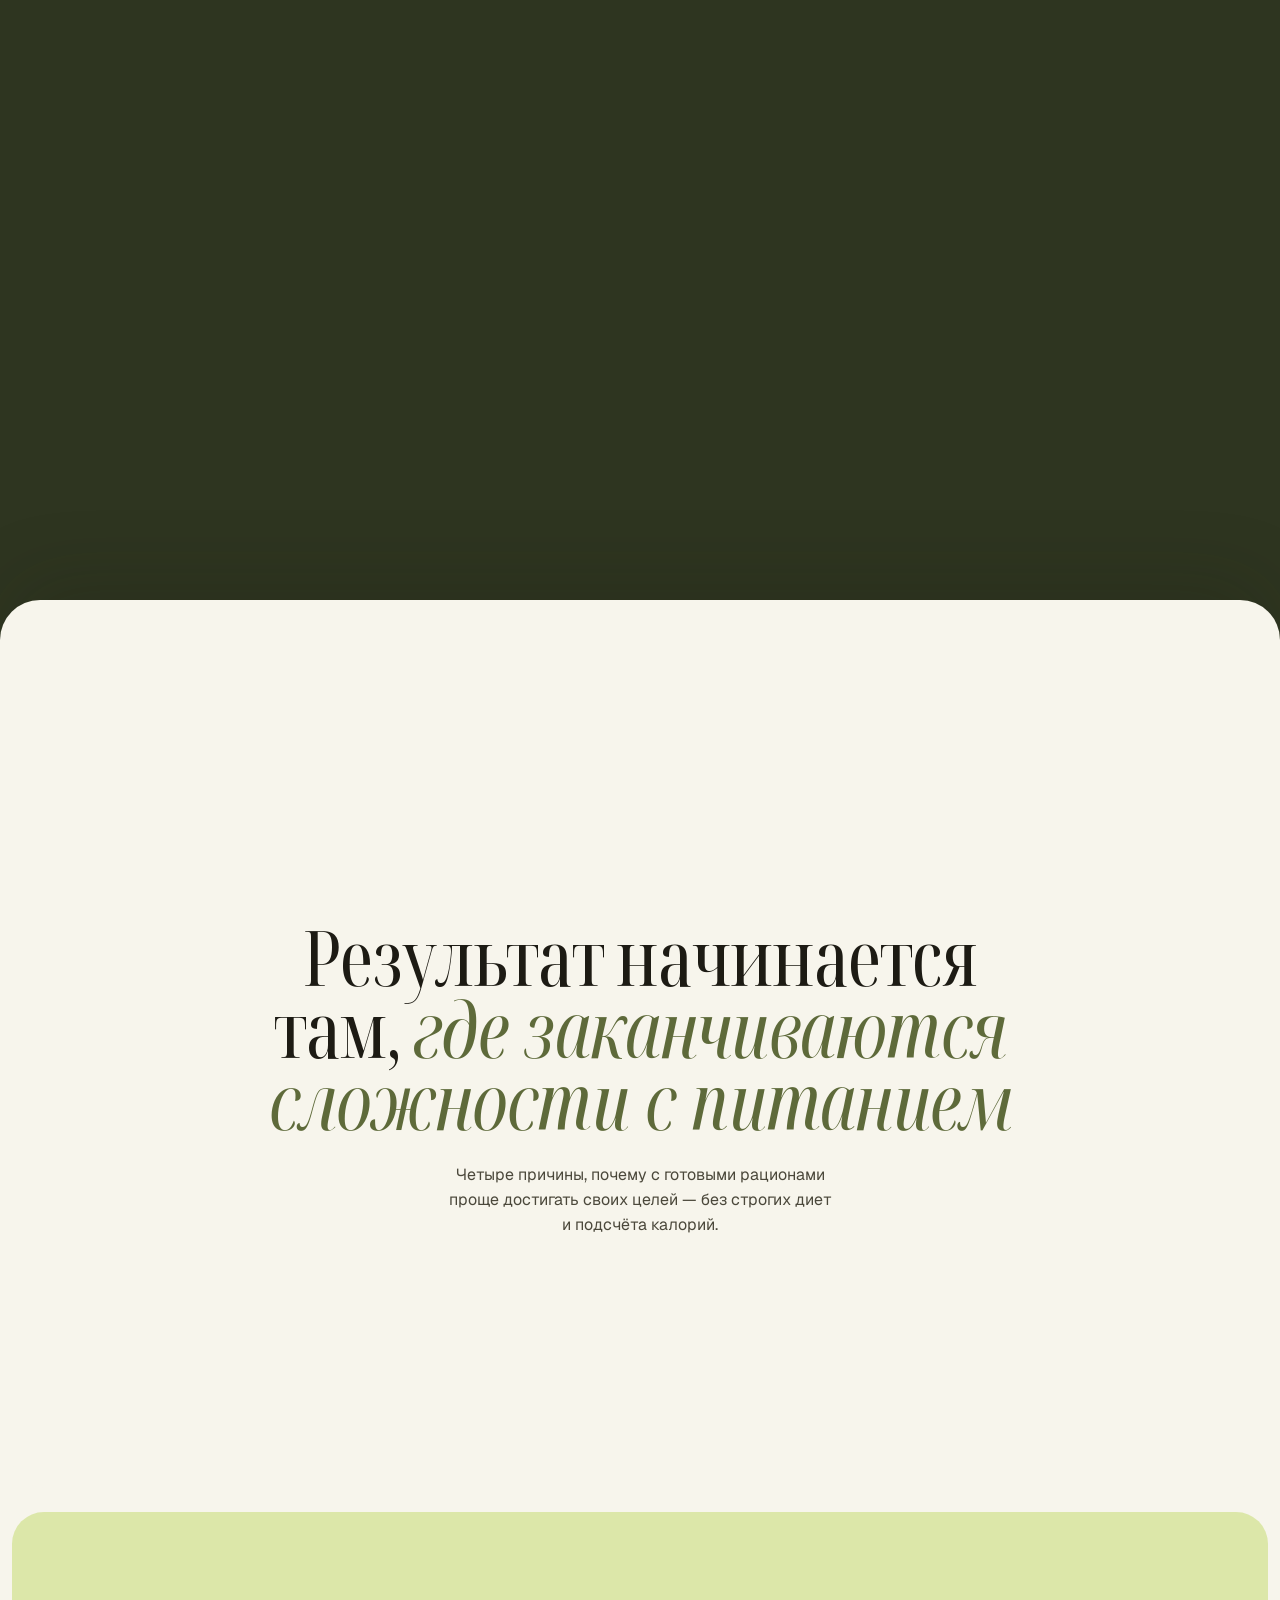
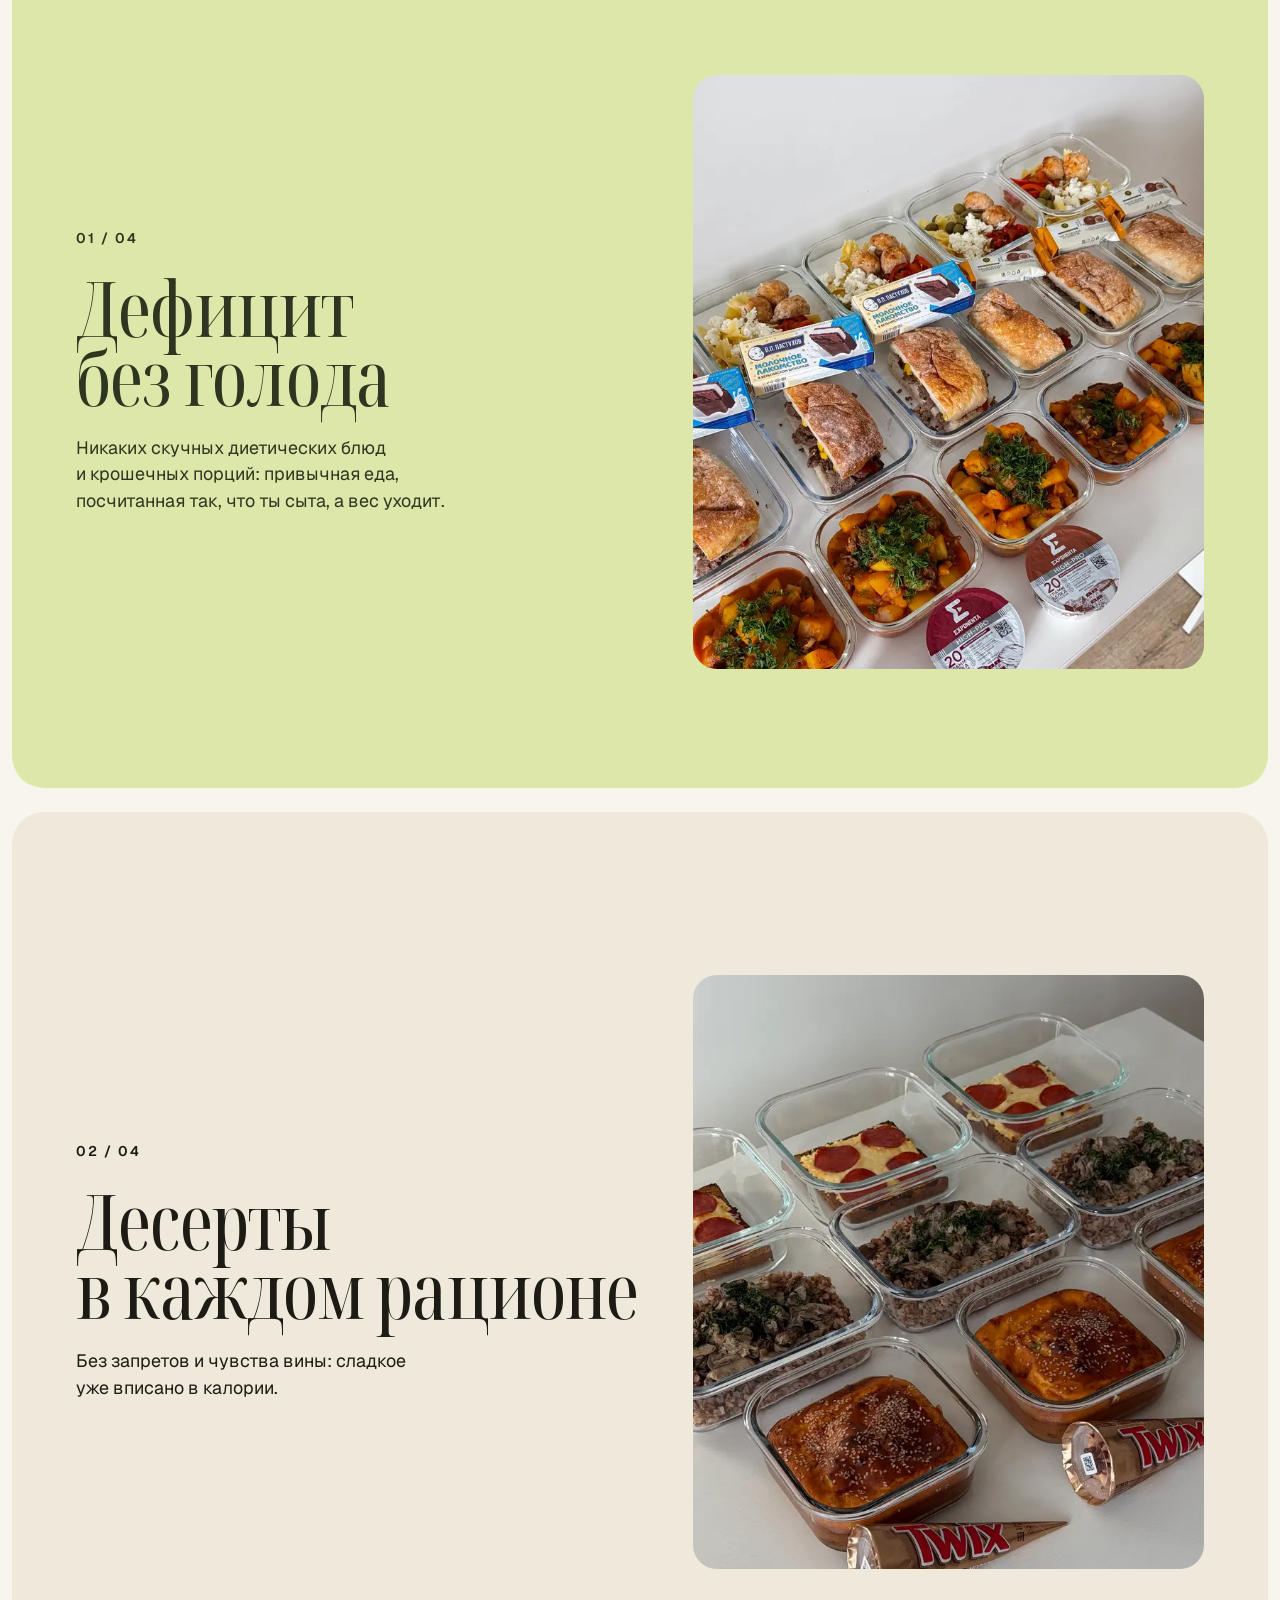
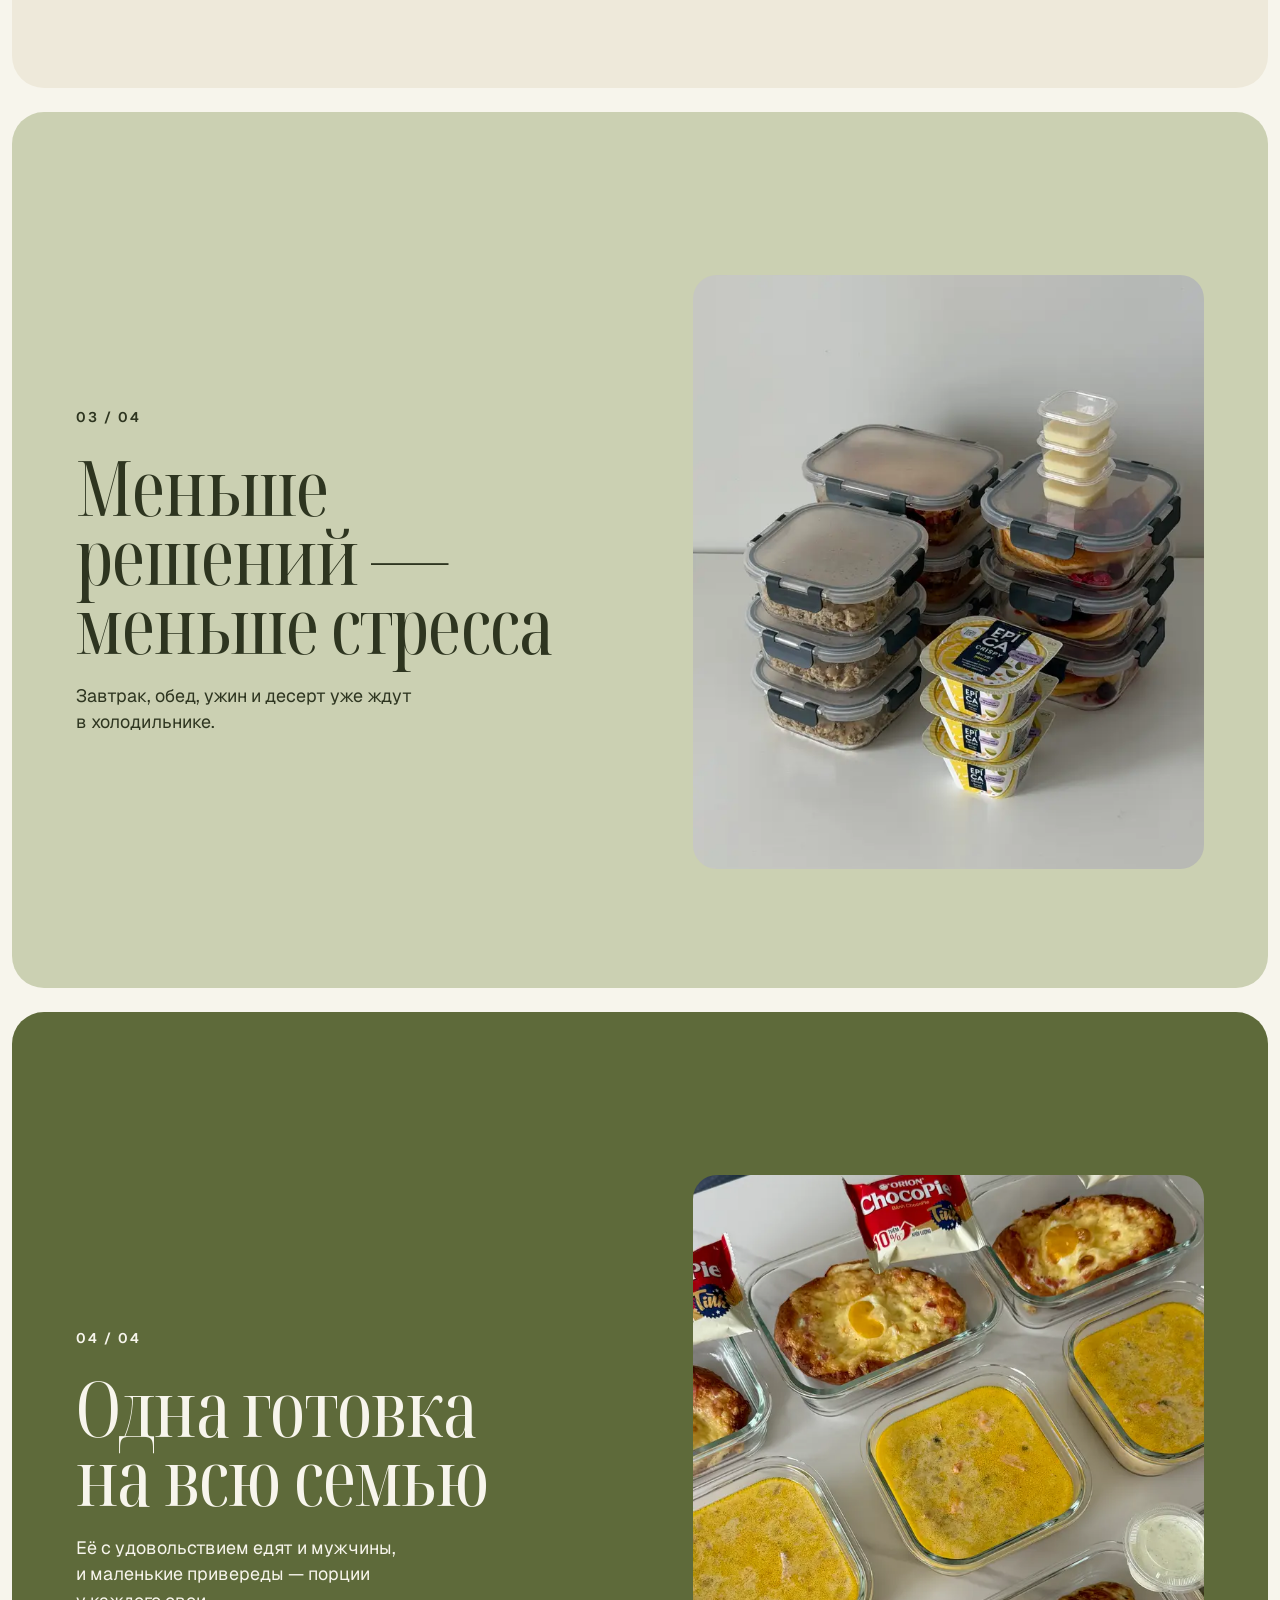
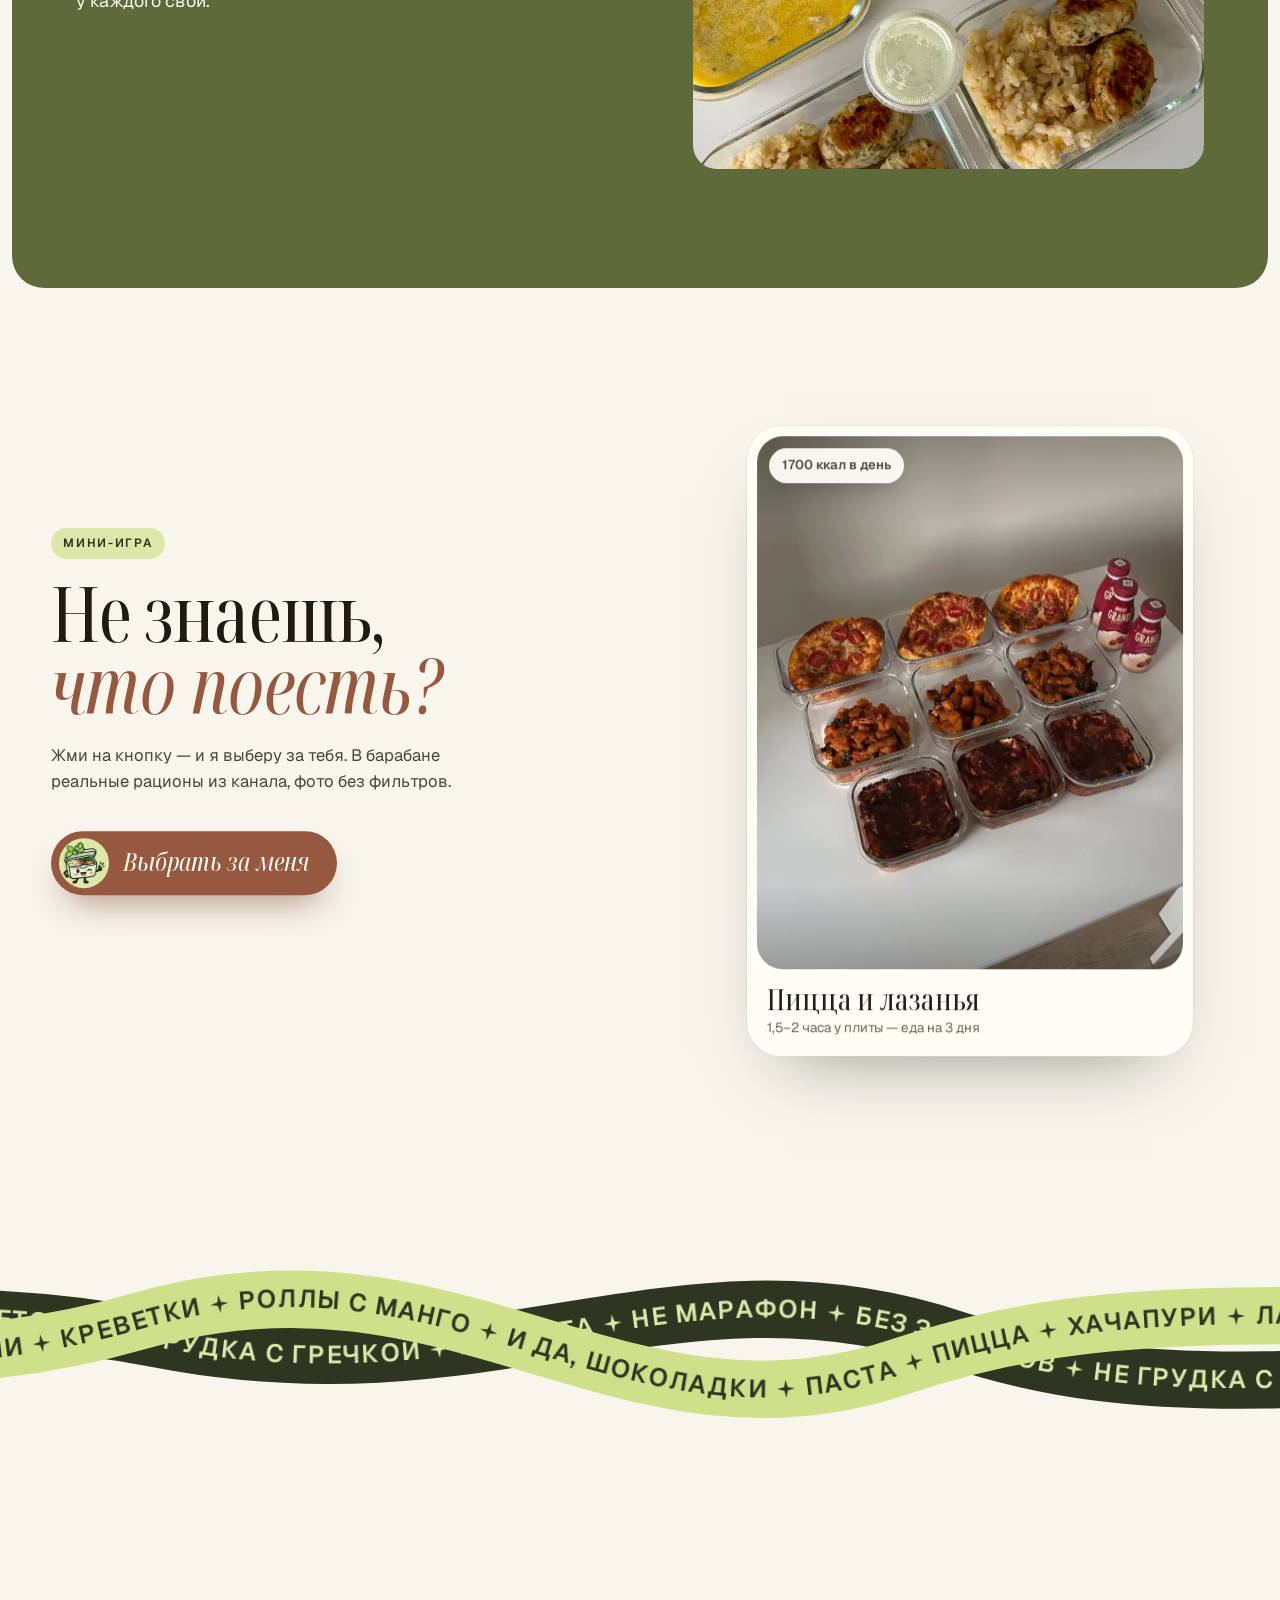
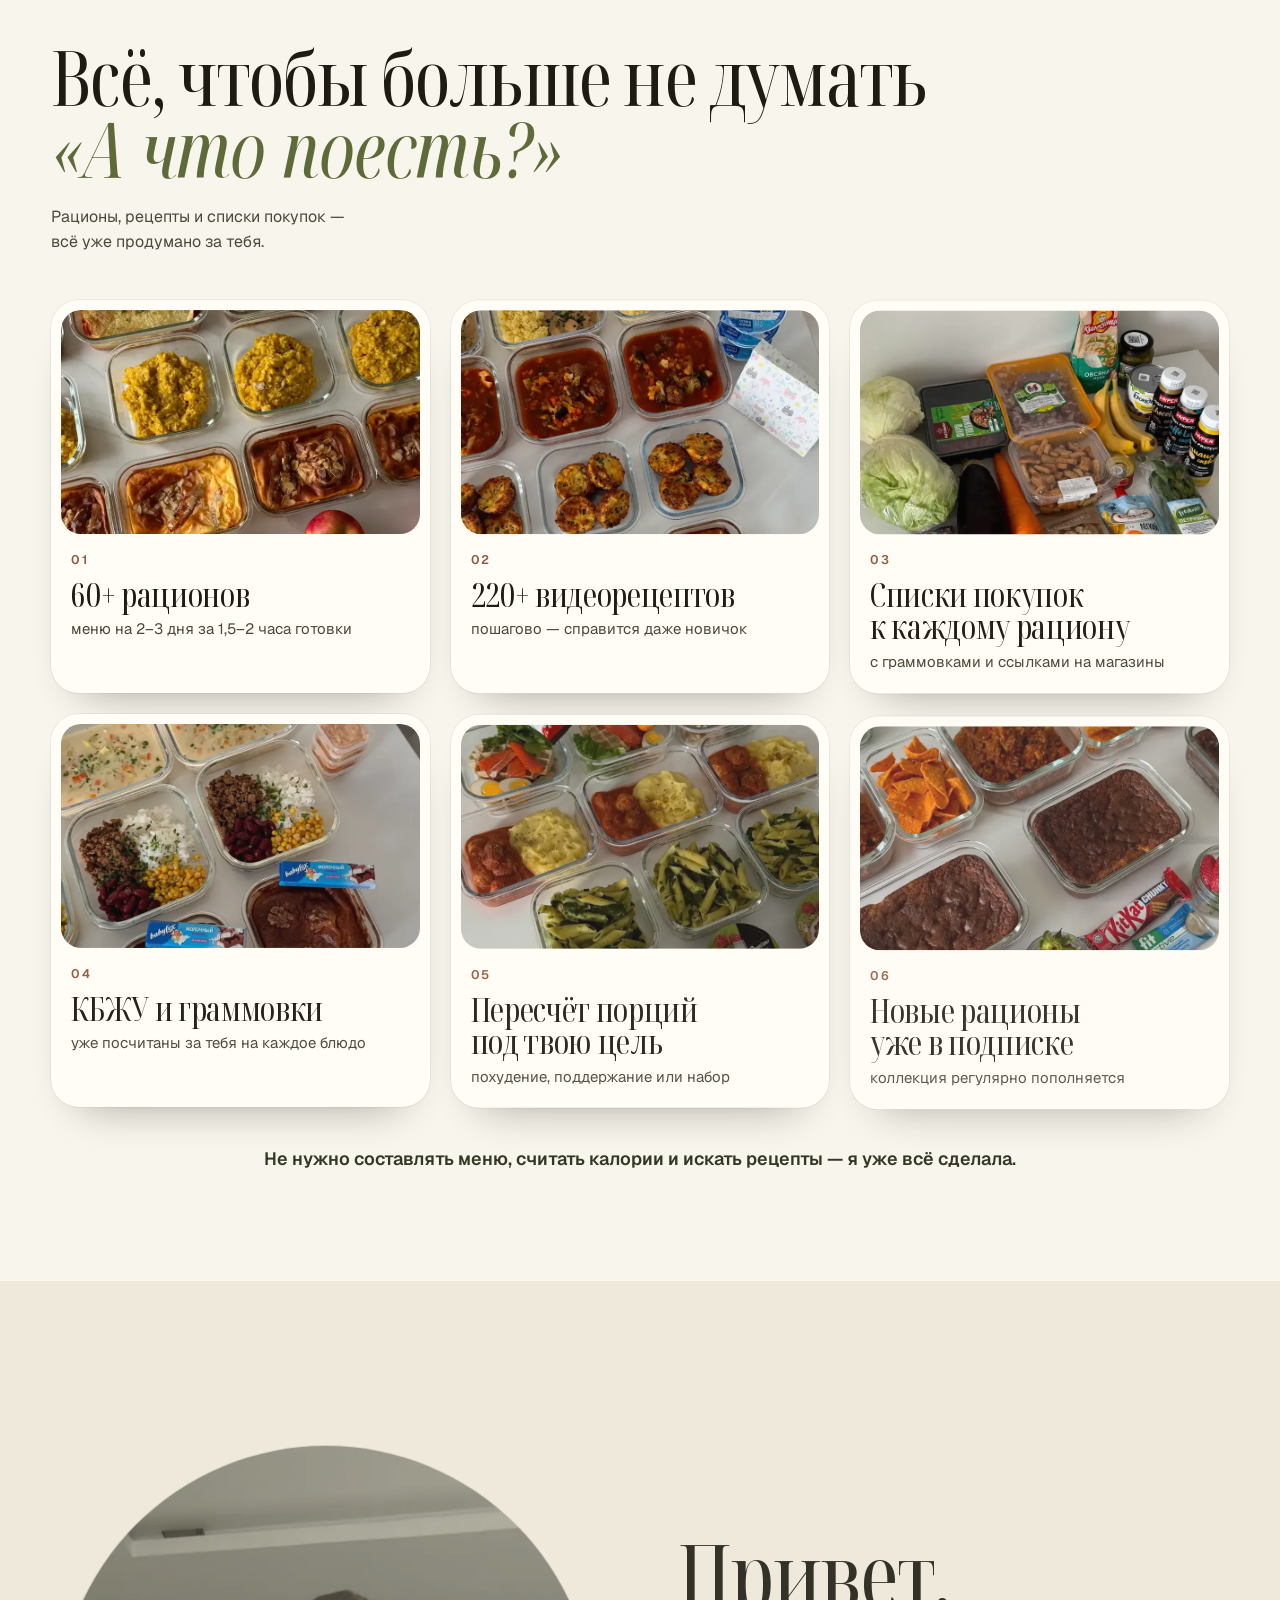
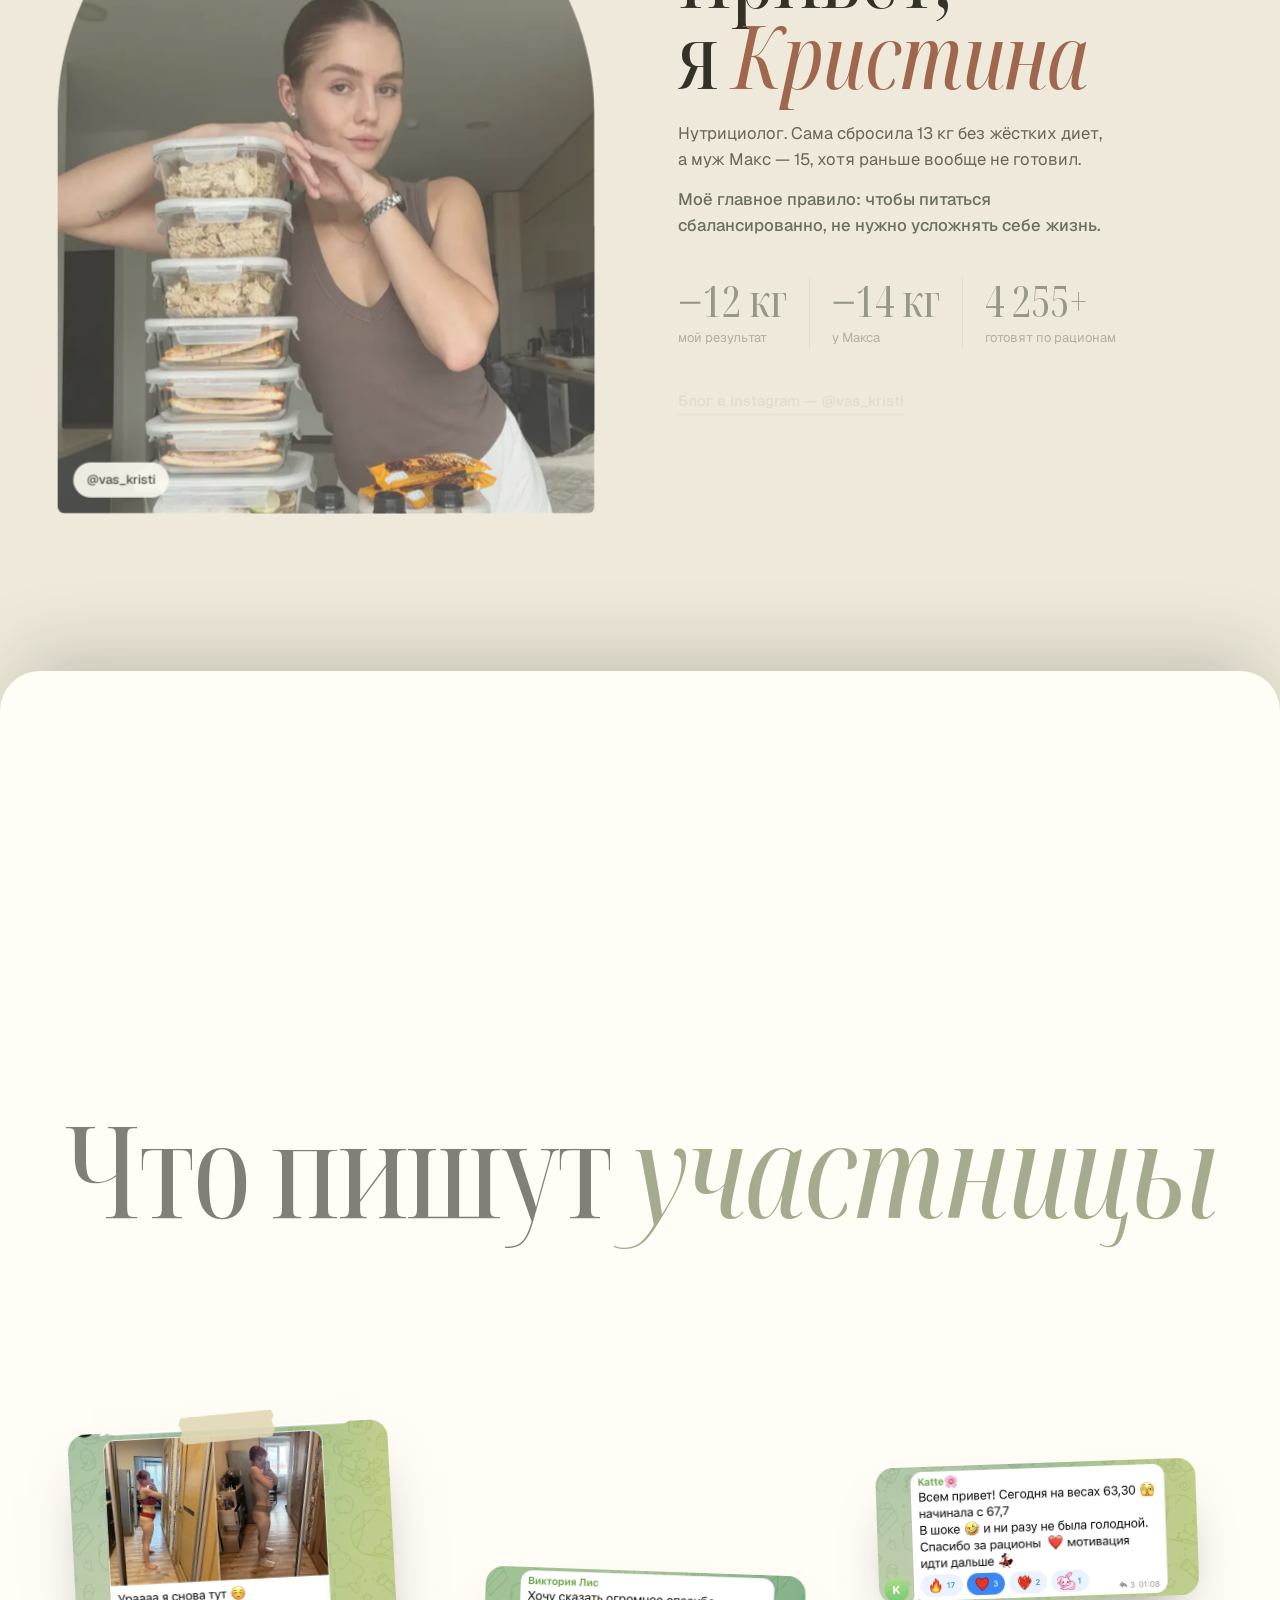
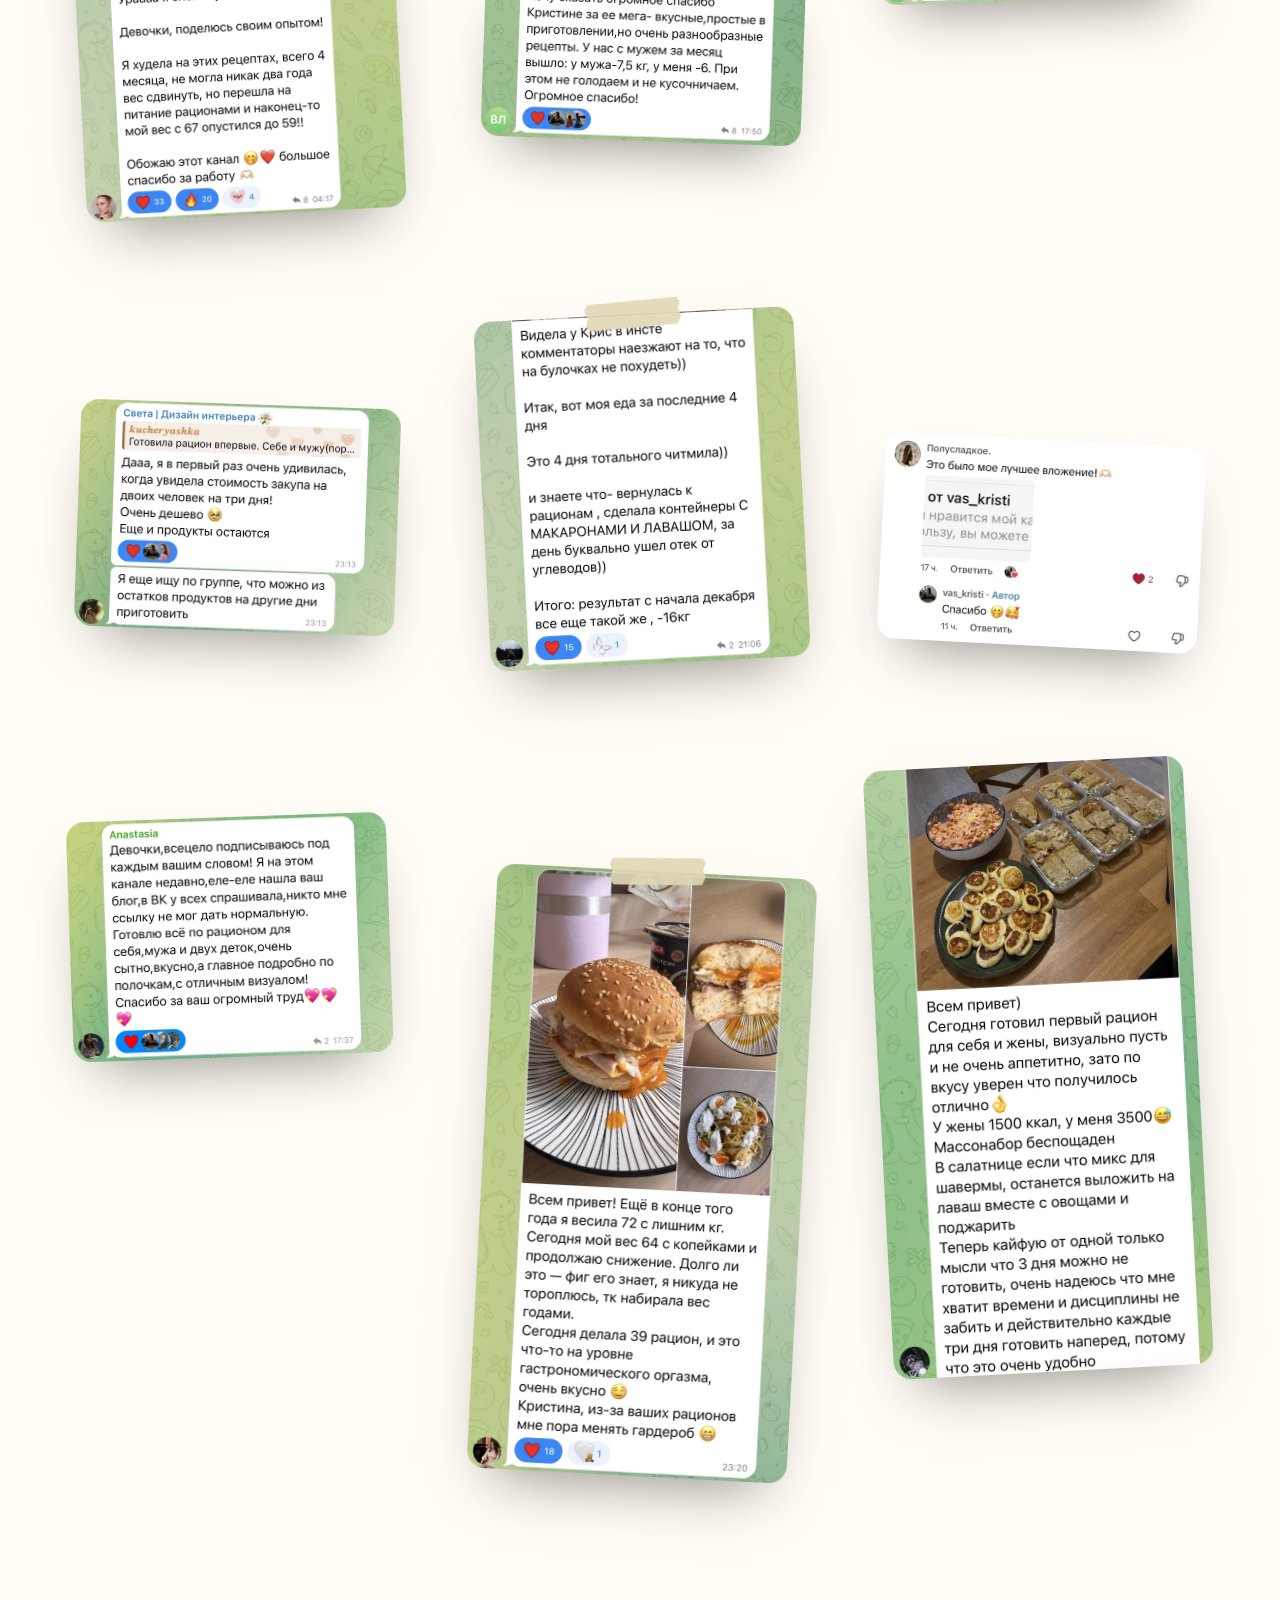
==== commit e4e4d3f0: "SEO: политика возврата по оферте и срок открытия доступа до 24 ч в разметке Product Co-Authored-By: " ====
--- a/index.html
+++ b/index.html
@@ -56,9 +56,11 @@
         "brand": { "@type": "Brand", "name": "Что поесть" },
         "offers": [
           { "@type": "Offer", "name": "Доступ навсегда", "price": "1790", "priceCurrency": "RUB", "availability": "https://schema.org/InStock", "url": "https://t.me/VasKristiSub_Bot?start=sp_7bh0Mf1V8AbDvkL4",
-            "shippingDetails": { "@type": "OfferShippingDetails", "shippingRate": { "@type": "MonetaryAmount", "value": "0", "currency": "RUB" }, "shippingDestination": { "@type": "DefinedRegion", "addressCountry": "RU" }, "deliveryTime": { "@type": "ShippingDeliveryTime", "handlingTime": { "@type": "QuantitativeValue", "minValue": 0, "maxValue": 0, "unitCode": "DAY" }, "transitTime": { "@type": "QuantitativeValue", "minValue": 0, "maxValue": 0, "unitCode": "DAY" } } } },
+            "shippingDetails": { "@type": "OfferShippingDetails", "shippingRate": { "@type": "MonetaryAmount", "value": "0", "currency": "RUB" }, "shippingDestination": { "@type": "DefinedRegion", "addressCountry": "RU" }, "deliveryTime": { "@type": "ShippingDeliveryTime", "handlingTime": { "@type": "QuantitativeValue", "minValue": 0, "maxValue": 1, "unitCode": "DAY" }, "transitTime": { "@type": "QuantitativeValue", "minValue": 0, "maxValue": 0, "unitCode": "DAY" } } },
+            "hasMerchantReturnPolicy": { "@type": "MerchantReturnPolicy", "applicableCountry": "RU", "returnPolicyCategory": "https://schema.org/MerchantReturnNotPermitted" } },
           { "@type": "Offer", "name": "Доступ на 3 месяца", "price": "1190", "priceCurrency": "RUB", "availability": "https://schema.org/InStock", "url": "https://t.me/VasKristiSub_Bot?start=sp_mEO5LJCvZ7n72Svi",
-            "shippingDetails": { "@type": "OfferShippingDetails", "shippingRate": { "@type": "MonetaryAmount", "value": "0", "currency": "RUB" }, "shippingDestination": { "@type": "DefinedRegion", "addressCountry": "RU" }, "deliveryTime": { "@type": "ShippingDeliveryTime", "handlingTime": { "@type": "QuantitativeValue", "minValue": 0, "maxValue": 0, "unitCode": "DAY" }, "transitTime": { "@type": "QuantitativeValue", "minValue": 0, "maxValue": 0, "unitCode": "DAY" } } } }
+            "shippingDetails": { "@type": "OfferShippingDetails", "shippingRate": { "@type": "MonetaryAmount", "value": "0", "currency": "RUB" }, "shippingDestination": { "@type": "DefinedRegion", "addressCountry": "RU" }, "deliveryTime": { "@type": "ShippingDeliveryTime", "handlingTime": { "@type": "QuantitativeValue", "minValue": 0, "maxValue": 1, "unitCode": "DAY" }, "transitTime": { "@type": "QuantitativeValue", "minValue": 0, "maxValue": 0, "unitCode": "DAY" } } },
+            "hasMerchantReturnPolicy": { "@type": "MerchantReturnPolicy", "applicableCountry": "RU", "returnPolicyCategory": "https://schema.org/MerchantReturnNotPermitted" } }
         ]
       },
       {
